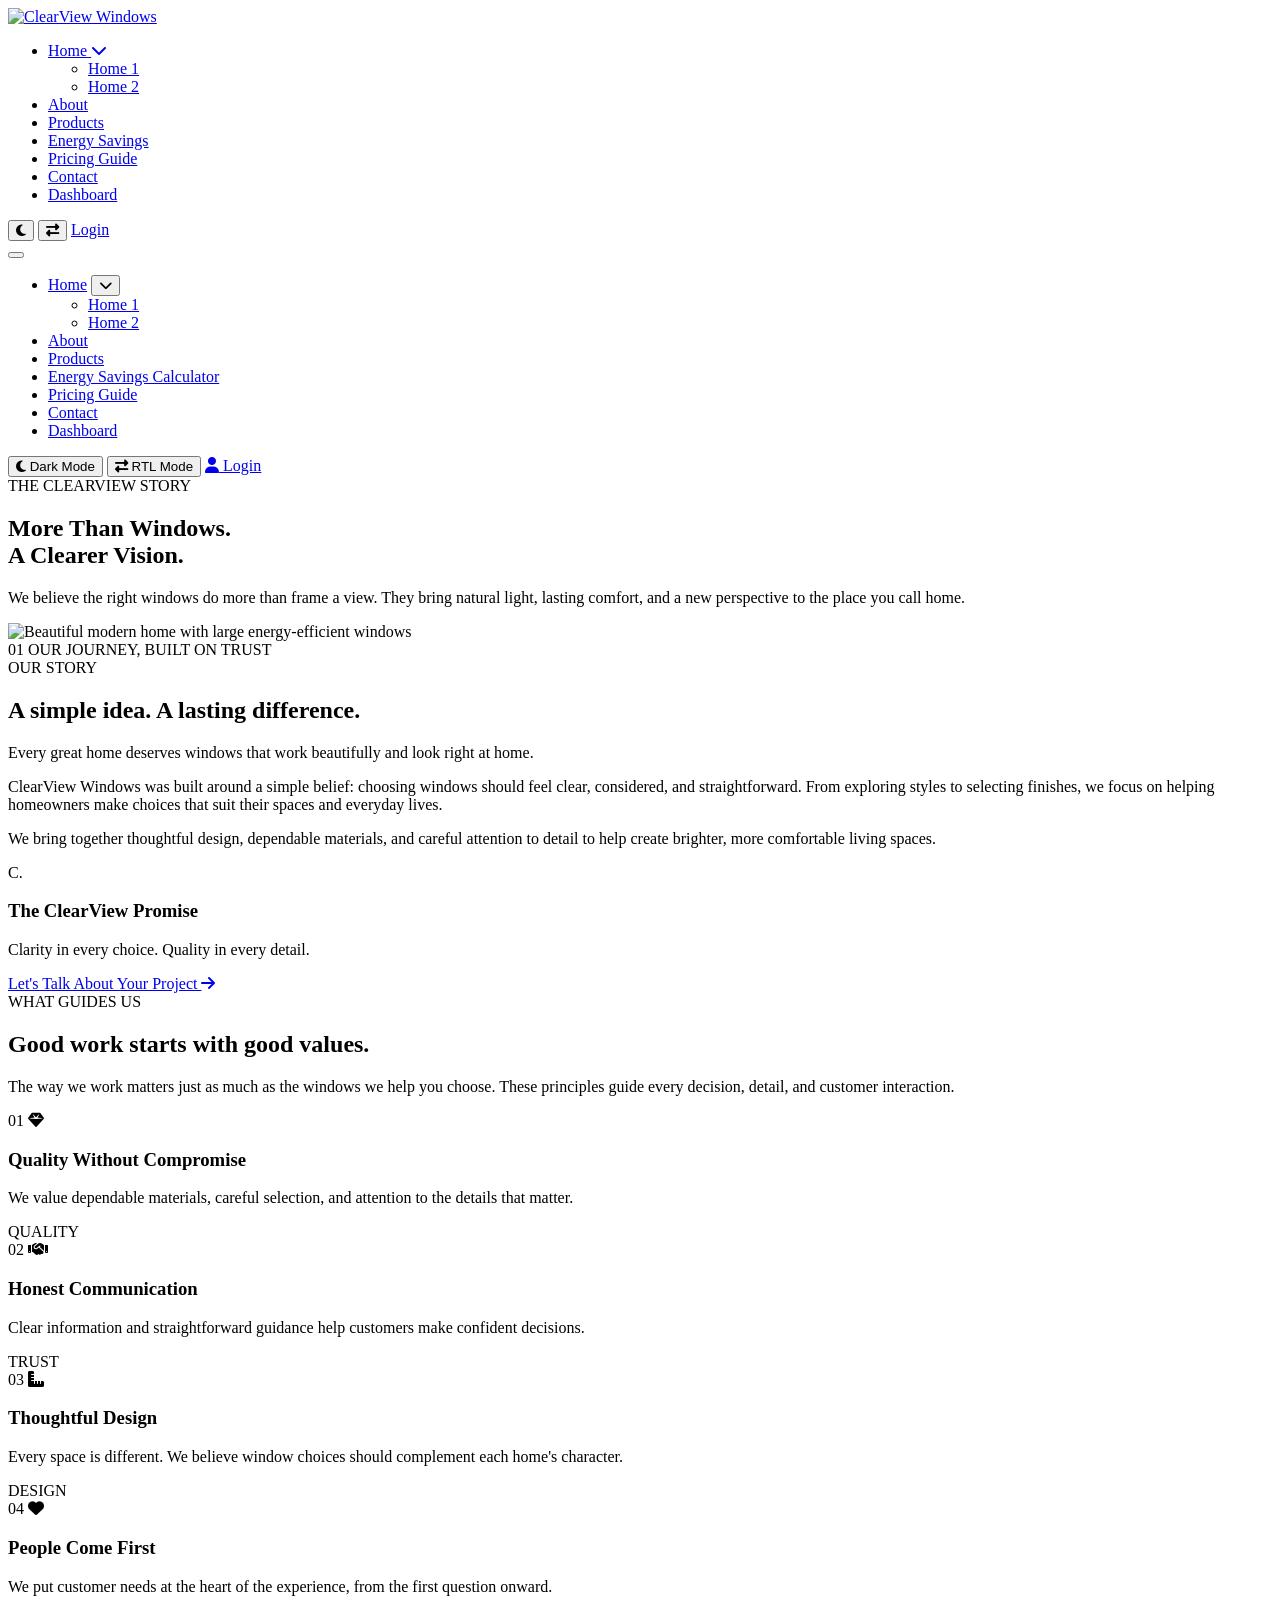
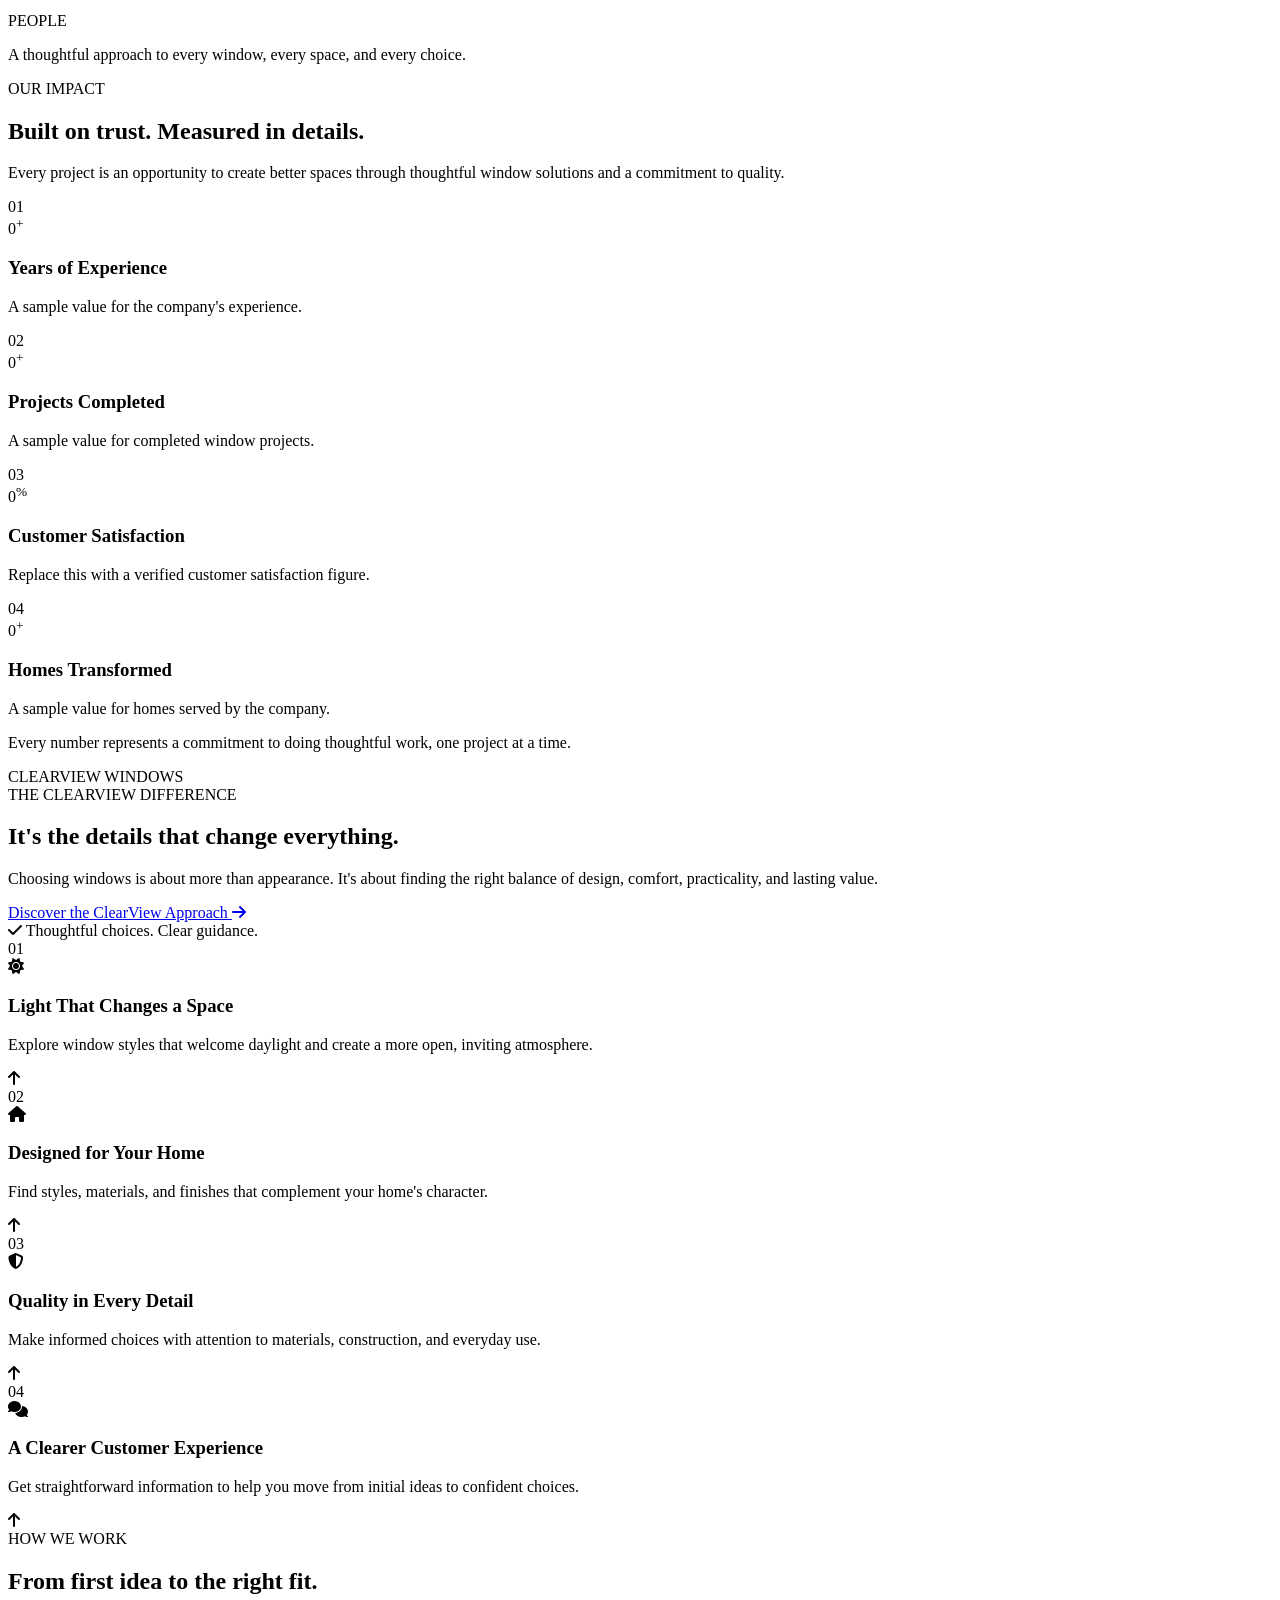
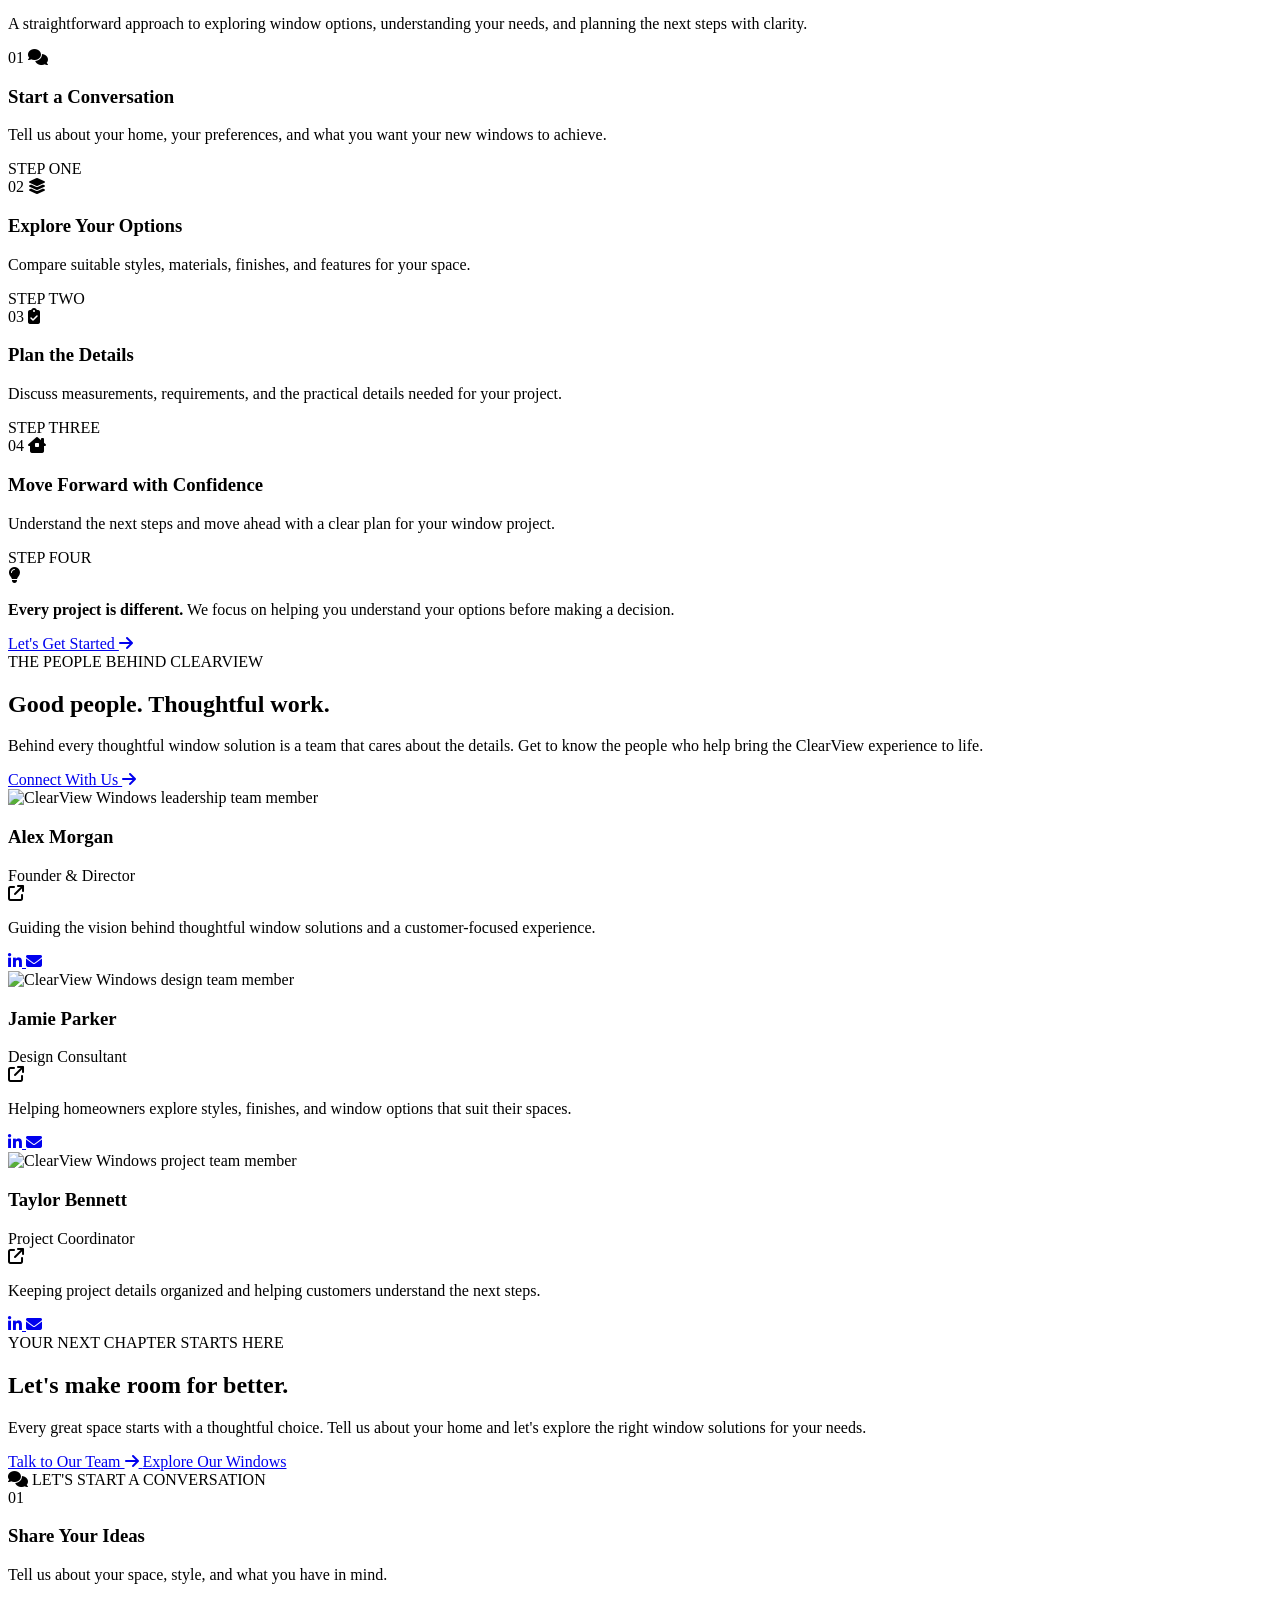
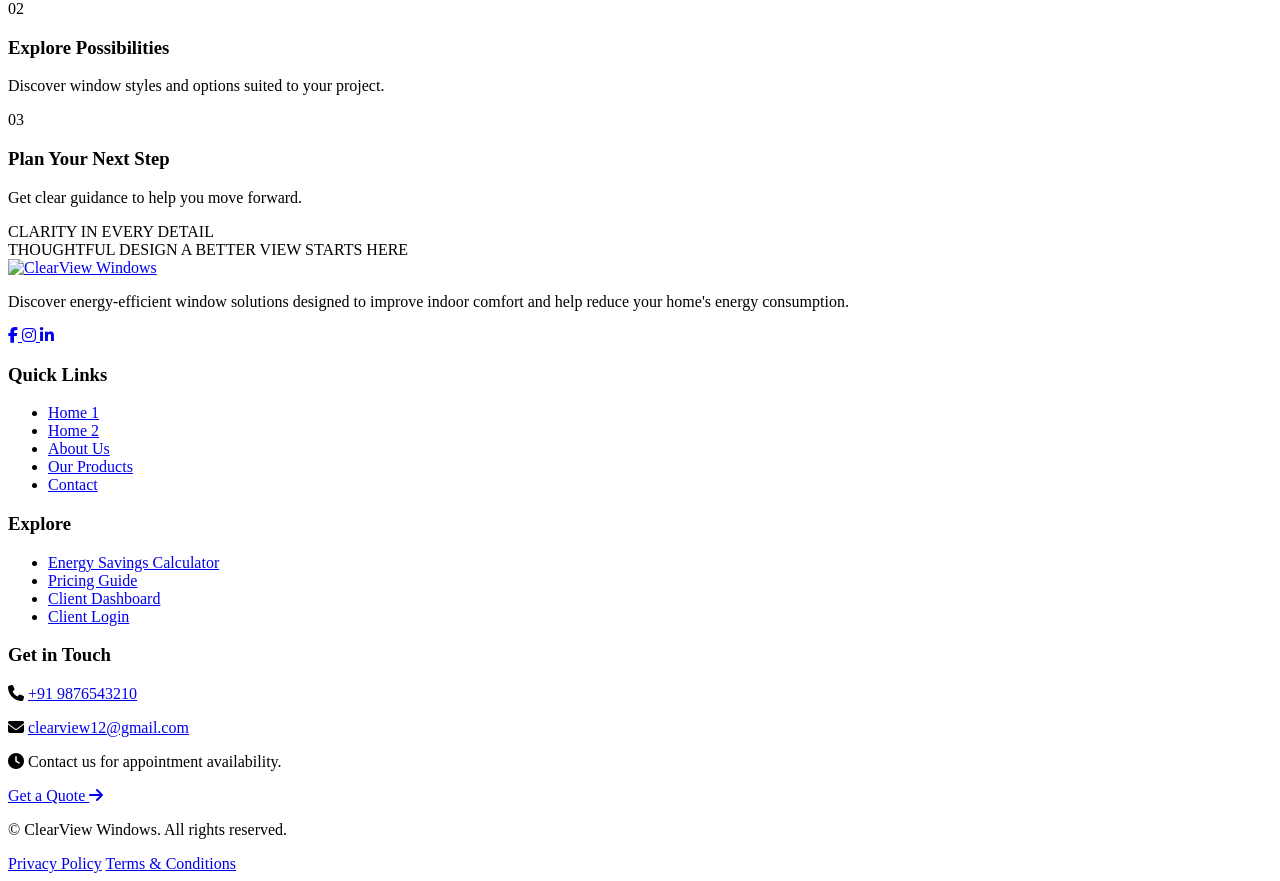
==== about.html @ 20911218 "Add files via upload" ====
<!DOCTYPE html>
<html lang="en">

<head>
    <meta charset="UTF-8">
    <meta name="viewport" content="width=device-width, initial-scale=1.0">

    <title>ClearView Windows</title>

    <meta name="description"
        content="Explore energy-efficient window replacement solutions, window styles, energy savings and pricing with ClearView Windows.">

    <!-- Favicon -->
    <link rel="icon" type="image/png" href="images/favicon.png">

    <!-- Google Fonts: Manrope + DM Sans -->
    <link rel="preconnect" href="https://fonts.googleapis.com">
    <link rel="preconnect" href="https://fonts.gstatic.com" crossorigin>

    <link
        href="https://fonts.googleapis.com/css2?family=DM+Sans:wght@400;500;600&family=Manrope:wght@400;500;600;700&display=swap"
        rel="stylesheet">

    <!-- Font Awesome -->
    <link rel="stylesheet" href="https://cdnjs.cloudflare.com/ajax/libs/font-awesome/6.7.2/css/all.min.css">

    <!-- Main CSS -->
    <link rel="stylesheet" href="css/style.css">

</head>

<body>


    <!-- ================= HEADER ================= -->
    <header class="cv-header" id="cvHeader">
        <div class="cv-header-container">

            <!-- Logo - Left Edge -->
            <a href="index.html" class="cv-logo" aria-label="ClearView Windows Home">
                <img src="images/logo.png" alt="ClearView Windows">
            </a>

            <!-- Desktop Navigation - Center -->
            <nav class="cv-desktop-nav" aria-label="Main navigation">
                <ul class="cv-nav-list">

                    <li class="cv-nav-item cv-home-dropdown">
                        <a href="index.html" class="cv-nav-link">
                            <span class="cv-nav-label">Home</span>
                            <i class="fa-solid fa-chevron-down cv-dropdown-icon"></i>
                        </a>

                        <ul class="cv-dropdown-menu">
                            <li><a href="index.html"><span class="cv-nav-label">Home 1</span></a></li>
                            <li><a href="home-2.html"><span class="cv-nav-label">Home 2</span></a></li>
                        </ul>
                    </li>

                    <li class="cv-nav-item">
                        <a href="about.html" class="cv-nav-link"><span class="cv-nav-label">About</span></a>
                    </li>

                    <li class="cv-nav-item">
                        <a href="products.html" class="cv-nav-link"><span class="cv-nav-label">Products</span></a>
                    </li>

                    <li class="cv-nav-item">
                        <a href="energy-savings-calculator.html" class="cv-nav-link"><span class="cv-nav-label">Energy
                                Savings</span></a>
                    </li>

                    <li class="cv-nav-item">
                        <a href="pricing-guide.html" class="cv-nav-link">
                            <span class="cv-nav-label">Pricing Guide</span>
                        </a>
                    </li>

                    <li class="cv-nav-item">
                        <a href="contact.html" class="cv-nav-link"><span class="cv-nav-label">Contact</span></a>
                    </li>

                    <li class="cv-nav-item">
                        <a href="dashboard.html" class="cv-nav-link"><span class="cv-nav-label">Dashboard</span></a>
                    </li>

                </ul>
            </nav>

            <!-- Desktop Controls - Right Edge -->
            <div class="cv-desktop-controls">

                <button class="cv-icon-toggle" id="cvDesktopTheme" type="button" aria-label="Enable dark mode"
                    aria-pressed="false" title="Dark mode">
                    <i class="fa-solid fa-moon"></i>
                </button>

                <button class="cv-icon-toggle" id="cvDesktopRTL" type="button" aria-label="Enable RTL mode"
                    aria-pressed="false" title="RTL mode">
                    <i class="fa-solid fa-right-left"></i>
                </button>

                <a href="login.html" class="cv-login-btn">Login</a>

            </div>

            <!-- Mobile / Tablet Menu Toggle -->
            <button class="cv-menu-toggle" id="cvMenuToggle" type="button" aria-label="Open navigation menu"
                aria-expanded="false" aria-controls="cvMobilePanel">
                <span></span>
                <span></span>
                <span></span>
            </button>

        </div>

        <!-- Mobile / Tablet Navigation Panel -->
        <div class="cv-mobile-panel" id="cvMobilePanel">

            <nav class="cv-mobile-nav" aria-label="Mobile navigation">
                <ul class="cv-mobile-nav-list">

                    <li class="cv-mobile-home">
                        <div class="cv-mobile-home-row">
                            <a href="index.html"><span class="cv-nav-label">Home</span></a>

                            <button class="cv-submenu-toggle" id="cvSubmenuToggle" type="button"
                                aria-label="Toggle Home submenu" aria-expanded="false">
                                <i class="fa-solid fa-chevron-down"></i>
                            </button>
                        </div>

                        <ul class="cv-mobile-submenu" id="cvHomeSubmenu">
                            <li><a href="index.html"><span class="cv-nav-label">Home 1</span></a></li>
                            <li><a href="home-2.html"><span class="cv-nav-label">Home 2</span></a></li>
                        </ul>
                    </li>

                    <li><a href="about.html"><span class="cv-nav-label">About</span></a></li>
                    <li><a href="products.html"><span class="cv-nav-label">Products</span></a></li>
                    <li>
                        <a href="energy-savings-calculator.html">
                            <span class="cv-nav-label">Energy Savings Calculator</span>
                        </a>
                    </li>
                    <li><a href="pricing-guide.html"><span class="cv-nav-label">Pricing Guide</span></a></li>
                    <li><a href="contact.html"><span class="cv-nav-label">Contact</span></a></li>
                    <li><a href="dashboard.html"><span class="cv-nav-label">Dashboard</span></a></li>

                </ul>
            </nav>

            <!-- Mobile Controls Inside Menu -->
            <div class="cv-mobile-controls">

                <button class="cv-mobile-control-btn" id="cvMobileTheme" type="button" aria-pressed="false">
                    <i class="fa-solid fa-moon"></i>
                    <span>Dark Mode</span>
                </button>

                <button class="cv-mobile-control-btn" id="cvMobileRTL" type="button" aria-pressed="false">
                    <i class="fa-solid fa-right-left"></i>
                    <span>RTL Mode</span>
                </button>

                <a href="login.html" class="cv-mobile-login-btn">
                    <i class="fa-solid fa-user"></i>
                    Login
                </a>

            </div>

        </div>
    </header>


    <!-- ==========================
     ABOUT PAGE HERO
=========================== -->
    <section class="cv-inner-hero cv-about-hero">
        <div class="cv-inner-hero-overlay"></div>

        <div class="cv-inner-hero-content">
            <span class="cv-inner-hero-label">
                THE CLEARVIEW STORY
            </span>

            <h1>More Than Windows.<br> A Clearer Vision.</h1>

            <p>
                We believe the right windows do more than frame a view.
                They bring natural light, lasting comfort, and a new
                perspective to the place you call home.
            </p>
        </div>
    </section>

    <!-- ==========================
     SECTION 2: OUR STORY
=========================== -->
    <section class="cv-about-story" id="our-story">
        <div class="cv-about-story-inner">

            <!-- Left Image -->
            <div class="cv-about-story-visual">

                <div class="cv-about-story-image">
                    <img src="images/about-our-story.jpg"
                        alt="Beautiful modern home with large energy-efficient windows" loading="lazy">
                </div>

                <div class="cv-about-story-image-caption">
                    <span class="cv-about-story-caption-number">01</span>
                    <span>OUR JOURNEY, BUILT ON TRUST</span>
                </div>

                <div class="cv-about-story-outline"></div>
            </div>

            <!-- Right Content -->
            <div class="cv-about-story-content">

                <span class="cv-about-story-label">
                    <span></span>
                    OUR STORY
                </span>

                <h2>
                    A simple idea.
                    <span>A lasting difference.</span>
                </h2>

                <p class="cv-about-story-intro">
                    Every great home deserves windows that work beautifully
                    and look right at home.
                </p>

                <p class="cv-about-story-description">
                    ClearView Windows was built around a simple belief:
                    choosing windows should feel clear, considered, and
                    straightforward. From exploring styles to selecting
                    finishes, we focus on helping homeowners make choices
                    that suit their spaces and everyday lives.
                </p>

                <p class="cv-about-story-description">
                    We bring together thoughtful design, dependable
                    materials, and careful attention to detail to help
                    create brighter, more comfortable living spaces.
                </p>

                <div class="cv-about-story-divider"></div>

                <div class="cv-about-story-signature">
                    <div class="cv-about-story-signature-mark">C.</div>

                    <div class="cv-about-story-signature-text">
                        <h3>The ClearView Promise</h3>
                        <p>Clarity in every choice. Quality in every detail.</p>
                    </div>
                </div>

                <a href="contact.html" class="cv-about-story-link">
                    Let's Talk About Your Project
                    <i class="fas fa-arrow-right"></i>
                </a>

            </div>
        </div>
    </section>

    <!-- ==========================
     SECTION 3: OUR VALUES
=========================== -->
    <section class="cv-about-values" id="our-values">
        <div class="cv-about-values-inner">

            <div class="cv-about-values-header">
                <div class="cv-about-values-heading">
                    <span class="cv-about-values-label">
                        WHAT GUIDES US
                    </span>

                    <h2>
                        Good work starts
                        <span>with good values.</span>
                    </h2>
                </div>

                <p class="cv-about-values-intro">
                    The way we work matters just as much as the windows
                    we help you choose. These principles guide every
                    decision, detail, and customer interaction.
                </p>
            </div>

            <div class="cv-about-values-grid">

                <!-- Value 1 -->
                <article class="cv-about-value">
                    <div class="cv-about-value-top">
                        <span class="cv-about-value-number">01</span>
                        <i class="fas fa-gem"></i>
                    </div>

                    <div class="cv-about-value-line"></div>

                    <h3>Quality Without Compromise</h3>

                    <p>
                        We value dependable materials, careful selection,
                        and attention to the details that matter.
                    </p>

                    <span class="cv-about-value-word">QUALITY</span>
                </article>

                <!-- Value 2 -->
                <article class="cv-about-value">
                    <div class="cv-about-value-top">
                        <span class="cv-about-value-number">02</span>
                        <i class="fas fa-handshake"></i>
                    </div>

                    <div class="cv-about-value-line"></div>

                    <h3>Honest Communication</h3>

                    <p>
                        Clear information and straightforward guidance
                        help customers make confident decisions.
                    </p>

                    <span class="cv-about-value-word">TRUST</span>
                </article>

                <!-- Value 3 -->
                <article class="cv-about-value">
                    <div class="cv-about-value-top">
                        <span class="cv-about-value-number">03</span>
                        <i class="fas fa-ruler-combined"></i>
                    </div>

                    <div class="cv-about-value-line"></div>

                    <h3>Thoughtful Design</h3>

                    <p>
                        Every space is different. We believe window
                        choices should complement each home's character.
                    </p>

                    <span class="cv-about-value-word">DESIGN</span>
                </article>

                <!-- Value 4 -->
                <article class="cv-about-value">
                    <div class="cv-about-value-top">
                        <span class="cv-about-value-number">04</span>
                        <i class="fas fa-heart"></i>
                    </div>

                    <div class="cv-about-value-line"></div>

                    <h3>People Come First</h3>

                    <p>
                        We put customer needs at the heart of the
                        experience, from the first question onward.
                    </p>

                    <span class="cv-about-value-word">PEOPLE</span>
                </article>

            </div>

            <div class="cv-about-values-footer">

                <p>
                    A thoughtful approach to every window,
                    every space, and every choice.
                </p>

                <span class="cv-about-values-footer-line"></span>
            </div>

        </div>
    </section>

    <!-- ==========================
     SECTION 4: STATS
=========================== -->
    <section class="cv-about-stats" id="our-impact">
        <div class="cv-about-stats-inner">

            <div class="cv-about-stats-header">
                <span class="cv-about-stats-label">OUR IMPACT</span>

                <h2>
                    Built on trust.
                    <span>Measured in details.</span>
                </h2>

                <p>
                    Every project is an opportunity to create better
                    spaces through thoughtful window solutions and
                    a commitment to quality.
                </p>
            </div>

            <div class="cv-about-stats-grid">

                <div class="cv-about-stat">
                    <span class="cv-about-stat-index">01</span>

                    <div class="cv-about-stat-number">
                        <span data-count="10">0</span><sup>+</sup>
                    </div>

                    <h3>Years of Experience</h3>

                    <p>
                        A sample value for the company's experience.
                    </p>
                </div>

                <div class="cv-about-stat">
                    <span class="cv-about-stat-index">02</span>

                    <div class="cv-about-stat-number">
                        <span data-count="500">0</span><sup>+</sup>
                    </div>

                    <h3>Projects Completed</h3>

                    <p>
                        A sample value for completed window projects.
                    </p>
                </div>

                <div class="cv-about-stat">
                    <span class="cv-about-stat-index">03</span>

                    <div class="cv-about-stat-number">
                        <span data-count="98">0</span><sup>%</sup>
                    </div>

                    <h3>Customer Satisfaction</h3>

                    <p>
                        Replace this with a verified customer satisfaction figure.
                    </p>
                </div>

                <div class="cv-about-stat">
                    <span class="cv-about-stat-index">04</span>

                    <div class="cv-about-stat-number">
                        <span data-count="250">0</span><sup>+</sup>
                    </div>

                    <h3>Homes Transformed</h3>

                    <p>
                        A sample value for homes served by the company.
                    </p>
                </div>

            </div>

            <div class="cv-about-stats-footer">
                <span class="cv-about-stats-footer-line"></span>

                <p>
                    Every number represents a commitment to doing
                    thoughtful work, one project at a time.
                </p>

                <span class="cv-about-stats-footer-label">
                    CLEARVIEW WINDOWS
                </span>
            </div>

        </div>
    </section>

    <!-- ==========================
     SECTION 5: WHY CLEARVIEW
=========================== -->
    <section class="cv-about-unique" id="why-clearview">
        <div class="cv-about-unique-inner">

            <!-- Left Introduction -->
            <div class="cv-about-unique-intro">

                <span class="cv-about-unique-label">
                    THE CLEARVIEW DIFFERENCE
                </span>

                <h2>
                    It's the details
                    <span>that change everything.</span>
                </h2>

                <p>
                    Choosing windows is about more than appearance.
                    It's about finding the right balance of design,
                    comfort, practicality, and lasting value.
                </p>

                <a href="contact.html" class="cv-about-unique-link">
                    Discover the ClearView Approach
                    <i class="fas fa-arrow-right"></i>
                </a>

                <div class="cv-about-unique-note">
                    <span class="cv-about-unique-note-icon">
                        <i class="fas fa-check"></i>
                    </span>
                    <span>Thoughtful choices. Clear guidance.</span>
                </div>

            </div>

            <!-- Right Feature List -->
            <div class="cv-about-unique-list">

                <article class="cv-about-unique-item">
                    <span class="cv-about-unique-number">01</span>

                    <div class="cv-about-unique-icon">
                        <i class="fas fa-sun"></i>
                    </div>

                    <div class="cv-about-unique-text">
                        <h3>Light That Changes a Space</h3>
                        <p>
                            Explore window styles that welcome daylight
                            and create a more open, inviting atmosphere.
                        </p>
                    </div>

                    <span class="cv-about-unique-arrow">
                        <i class="fas fa-arrow-up"></i>
                    </span>
                </article>

                <article class="cv-about-unique-item">
                    <span class="cv-about-unique-number">02</span>

                    <div class="cv-about-unique-icon">
                        <i class="fas fa-house"></i>
                    </div>

                    <div class="cv-about-unique-text">
                        <h3>Designed for Your Home</h3>
                        <p>
                            Find styles, materials, and finishes that
                            complement your home's character.
                        </p>
                    </div>

                    <span class="cv-about-unique-arrow">
                        <i class="fas fa-arrow-up"></i>
                    </span>
                </article>

                <article class="cv-about-unique-item">
                    <span class="cv-about-unique-number">03</span>

                    <div class="cv-about-unique-icon">
                        <i class="fas fa-shield-halved"></i>
                    </div>

                    <div class="cv-about-unique-text">
                        <h3>Quality in Every Detail</h3>
                        <p>
                            Make informed choices with attention to
                            materials, construction, and everyday use.
                        </p>
                    </div>

                    <span class="cv-about-unique-arrow">
                        <i class="fas fa-arrow-up"></i>
                    </span>
                </article>

                <article class="cv-about-unique-item">
                    <span class="cv-about-unique-number">04</span>

                    <div class="cv-about-unique-icon">
                        <i class="fas fa-comments"></i>
                    </div>

                    <div class="cv-about-unique-text">
                        <h3>A Clearer Customer Experience</h3>
                        <p>
                            Get straightforward information to help you
                            move from initial ideas to confident choices.
                        </p>
                    </div>

                    <span class="cv-about-unique-arrow">
                        <i class="fas fa-arrow-up"></i>
                    </span>
                </article>

            </div>
        </div>
    </section>

    <!-- ==========================
     SECTION 6: OUR PROCESS
=========================== -->
    <section class="cv-about-process" id="our-process">
        <div class="cv-about-process-inner">

            <!-- Section Header -->
            <div class="cv-about-process-header">
                <div>
                    <span class="cv-about-process-label">
                        HOW WE WORK
                    </span>

                    <h2>
                        From first idea
                        <span>to the right fit.</span>
                    </h2>
                </div>

                <p>
                    A straightforward approach to exploring window options,
                    understanding your needs, and planning the next steps
                    with clarity.
                </p>
            </div>

            <!-- Process Steps -->
            <div class="cv-about-process-track">

                <!-- Step 1 -->
                <article class="cv-about-process-step">
                    <div class="cv-about-process-step-top">
                        <span class="cv-about-process-number">01</span>

                        <span class="cv-about-process-icon">
                            <i class="fas fa-comments"></i>
                        </span>
                    </div>

                    <h3>Start a Conversation</h3>

                    <p>
                        Tell us about your home, your preferences,
                        and what you want your new windows to achieve.
                    </p>

                    <span class="cv-about-process-duration">
                        STEP ONE
                    </span>
                </article>

                <!-- Step 2 -->
                <article class="cv-about-process-step">
                    <div class="cv-about-process-step-top">
                        <span class="cv-about-process-number">02</span>

                        <span class="cv-about-process-icon">
                            <i class="fas fa-layer-group"></i>
                        </span>
                    </div>

                    <h3>Explore Your Options</h3>

                    <p>
                        Compare suitable styles, materials, finishes,
                        and features for your space.
                    </p>

                    <span class="cv-about-process-duration">
                        STEP TWO
                    </span>
                </article>

                <!-- Step 3 -->
                <article class="cv-about-process-step">
                    <div class="cv-about-process-step-top">
                        <span class="cv-about-process-number">03</span>

                        <span class="cv-about-process-icon">
                            <i class="fas fa-clipboard-check"></i>
                        </span>
                    </div>

                    <h3>Plan the Details</h3>

                    <p>
                        Discuss measurements, requirements, and the
                        practical details needed for your project.
                    </p>

                    <span class="cv-about-process-duration">
                        STEP THREE
                    </span>
                </article>

                <!-- Step 4 -->
                <article class="cv-about-process-step">
                    <div class="cv-about-process-step-top">
                        <span class="cv-about-process-number">04</span>

                        <span class="cv-about-process-icon">
                            <i class="fas fa-house-chimney-window"></i>
                        </span>
                    </div>

                    <h3>Move Forward with Confidence</h3>

                    <p>
                        Understand the next steps and move ahead
                        with a clear plan for your window project.
                    </p>

                    <span class="cv-about-process-duration">
                        STEP FOUR
                    </span>
                </article>

            </div>

            <!-- Bottom Information -->
            <div class="cv-about-process-footer">
                <div class="cv-about-process-footer-icon">
                    <i class="fas fa-lightbulb"></i>
                </div>

                <p>
                    <strong>Every project is different.</strong>
                    We focus on helping you understand your options
                    before making a decision.
                </p>

                <a href="contact.html" class="cv-about-process-cta">
                    Let's Get Started
                    <i class="fas fa-arrow-right"></i>
                </a>
            </div>

        </div>
    </section>

    <!-- ==========================
     SECTION 7: OUR TEAM
=========================== -->
    <section class="cv-about-team" id="our-team">
        <div class="cv-about-team-inner">

            <!-- Header -->
            <div class="cv-about-team-header">
                <div class="cv-about-team-heading">
                    <span class="cv-about-team-label">
                        THE PEOPLE BEHIND CLEARVIEW
                    </span>

                    <h2>
                        Good people.
                        <span>Thoughtful work.</span>
                    </h2>
                </div>

                <div class="cv-about-team-intro">
                    <p>
                        Behind every thoughtful window solution is a team
                        that cares about the details. Get to know the people
                        who help bring the ClearView experience to life.
                    </p>

                    <a href="contact.html" class="cv-about-team-contact">
                        Connect With Us
                        <i class="fas fa-arrow-right"></i>
                    </a>
                </div>
            </div>

            <!-- Team Profiles -->
            <div class="cv-about-team-grid">

                <!-- Team Member 1 -->
                <article class="cv-about-team-card">
                    <div class="cv-about-team-photo">
                        <img src="images/about-team-member-1.jpg" alt="ClearView Windows leadership team member"
                            loading="lazy">

                    </div>

                    <div class="cv-about-team-info">
                        <div class="cv-about-team-name-row">
                            <div>
                                <h3>Alex Morgan</h3>
                                <span class="cv-about-team-role">
                                    Founder & Director
                                </span>
                            </div>

                            <span class="cv-about-team-member-icon">
                                <i class="fas fa-arrow-up-right-from-square"></i>
                            </span>
                        </div>

                        <p>
                            Guiding the vision behind thoughtful window
                            solutions and a customer-focused experience.
                        </p>

                        <div class="cv-about-team-socials">
                            <a href="#" aria-label="LinkedIn profile">
                                <i class="fab fa-linkedin-in"></i>
                            </a>

                            <a href="#" aria-label="Email team member">
                                <i class="fas fa-envelope"></i>
                            </a>
                        </div>
                    </div>
                </article>

                <!-- Team Member 2 -->
                <article class="cv-about-team-card">
                    <div class="cv-about-team-photo">
                        <img src="images/about-team-member-2.jpg" alt="ClearView Windows design team member"
                            loading="lazy">
                    </div>

                    <div class="cv-about-team-info">
                        <div class="cv-about-team-name-row">
                            <div>
                                <h3>Jamie Parker</h3>
                                <span class="cv-about-team-role">
                                    Design Consultant
                                </span>
                            </div>

                            <span class="cv-about-team-member-icon">
                                <i class="fas fa-arrow-up-right-from-square"></i>
                            </span>
                        </div>

                        <p>
                            Helping homeowners explore styles, finishes,
                            and window options that suit their spaces.
                        </p>

                        <div class="cv-about-team-socials">
                            <a href="#" aria-label="LinkedIn profile">
                                <i class="fab fa-linkedin-in"></i>
                            </a>

                            <a href="#" aria-label="Email team member">
                                <i class="fas fa-envelope"></i>
                            </a>
                        </div>
                    </div>
                </article>

                <!-- Team Member 3 -->
                <article class="cv-about-team-card">
                    <div class="cv-about-team-photo">
                        <img src="images/about-team-member-3.jpg" alt="ClearView Windows project team member"
                            loading="lazy">
                    </div>

                    <div class="cv-about-team-info">
                        <div class="cv-about-team-name-row">
                            <div>
                                <h3>Taylor Bennett</h3>
                                <span class="cv-about-team-role">
                                    Project Coordinator
                                </span>
                            </div>

                            <span class="cv-about-team-member-icon">
                                <i class="fas fa-arrow-up-right-from-square"></i>
                            </span>
                        </div>

                        <p>
                            Keeping project details organized and helping
                            customers understand the next steps.
                        </p>

                        <div class="cv-about-team-socials">
                            <a href="#" aria-label="LinkedIn profile">
                                <i class="fab fa-linkedin-in"></i>
                            </a>

                            <a href="#" aria-label="Email team member">
                                <i class="fas fa-envelope"></i>
                            </a>
                        </div>
                    </div>
                </article>

            </div>

        </div>
    </section>

    <!-- ==========================
     SECTION 8: FINAL CTA
=========================== -->
    <section class="cv-about-final" id="about-contact">
        <div class="cv-about-final-inner">

            <!-- Top label -->
            <div class="cv-about-final-top">
                <span class="cv-about-final-label">
                    YOUR NEXT CHAPTER STARTS HERE
                </span>
            </div>

            <!-- Main content -->
            <div class="cv-about-final-main">

                <div class="cv-about-final-heading">
                    <h2>
                        Let's make
                        <span>room for better.</span>
                    </h2>

                    <p>
                        Every great space starts with a thoughtful choice.
                        Tell us about your home and let's explore the right
                        window solutions for your needs.
                    </p>

                    <div class="cv-about-final-actions">
                        <a href="contact.html" class="cv-about-final-primary">
                            Talk to Our Team
                            <i class="fas fa-arrow-right"></i>
                        </a>

                        <a href="home-2.html#collections" class="cv-about-final-secondary">
                            Explore Our Windows
                        </a>
                    </div>
                </div>

                <!-- Right information panel -->
                <div class="cv-about-final-panel">

                    <div class="cv-about-final-panel-heading">
                        <span class="cv-about-final-panel-icon">
                            <i class="fas fa-comments"></i>
                        </span>

                        <span>LET'S START A CONVERSATION</span>
                    </div>

                    <div class="cv-about-final-detail">
                        <span class="cv-about-final-detail-number">01</span>

                        <div>
                            <h3>Share Your Ideas</h3>
                            <p>
                                Tell us about your space, style,
                                and what you have in mind.
                            </p>
                        </div>
                    </div>

                    <div class="cv-about-final-detail">
                        <span class="cv-about-final-detail-number">02</span>

                        <div>
                            <h3>Explore Possibilities</h3>
                            <p>
                                Discover window styles and options
                                suited to your project.
                            </p>
                        </div>
                    </div>

                    <div class="cv-about-final-detail">
                        <span class="cv-about-final-detail-number">03</span>

                        <div>
                            <h3>Plan Your Next Step</h3>
                            <p>
                                Get clear guidance to help you move forward.
                            </p>
                        </div>
                    </div>

                    <div class="cv-about-final-panel-footer">
                        <span>CLARITY IN EVERY DETAIL</span>
                    </div>

                </div>

            </div>

            <!-- Bottom statement -->
            <div class="cv-about-final-bottom">
                <span>THOUGHTFUL DESIGN</span>
                <span class="cv-about-final-bottom-line"></span>
                <span>A BETTER VIEW STARTS HERE</span>
            </div>

        </div>
    </section>

    <!-- ================= FOOTER ================= -->
    <footer class="cv-footer">

        <div class="cv-footer-main">
            <div class="cv-footer-container">

                <!-- Brand -->
                <div class="cv-footer-brand">
                    <a href="index.html" class="cv-footer-logo">
                        <img src="images/logo-white.png" alt="ClearView Windows">
                    </a>

                    <p class="cv-footer-description">
                        Discover energy-efficient window solutions
                        designed to improve indoor comfort and help
                        reduce your home's energy consumption.
                    </p>

                    <div class="cv-footer-socials">
                        <a href="#" aria-label="Facebook">
                            <i class="fa-brands fa-facebook-f"></i>
                        </a>
                        <a href="#" aria-label="Instagram">
                            <i class="fa-brands fa-instagram"></i>
                        </a>
                        <a href="#" aria-label="LinkedIn">
                            <i class="fa-brands fa-linkedin-in"></i>
                        </a>
                    </div>
                </div>

                <!-- Quick Links -->
                <div class="cv-footer-column">
                    <h3>Quick Links</h3>
                    <ul>
                        <li><a href="index.html">Home 1</a></li>
                        <li><a href="home-2.html">Home 2</a></li>
                        <li><a href="about.html">About Us</a></li>
                        <li><a href="products.html">Our Products</a></li>
                        <li><a href="contact.html">Contact</a></li>
                    </ul>
                </div>

                <!-- Our Services -->
                <div class="cv-footer-column">
                    <h3>Explore</h3>
                    <ul>
                        <li>
                            <a href="energy-savings-calculator.html">
                                Energy Savings Calculator
                            </a>
                        </li>
                        <li>
                            <a href="pricing-guide.html">Pricing Guide</a>
                        </li>
                        <li>
                            <a href="dashboard.html">Client Dashboard</a>
                        </li>
                        <li>
                            <a href="login.html">Client Login</a>
                        </li>
                    </ul>
                </div>

                <!-- Contact -->
                <div class="cv-footer-column cv-footer-contact">
                    <h3>Get in Touch</h3>

                    <p>
                        <i class="fa-solid fa-phone"></i>
                        <a href="tel:+10000000000">+91 9876543210</a>
                    </p>

                    <p>
                        <i class="fa-solid fa-envelope"></i>
                        <a href="mailto:info@example.com">
                            clearview12@gmail.com
                        </a>
                    </p>

                    <p>
                        <i class="fa-solid fa-clock"></i>
                        <span>Contact us for appointment availability.</span>
                    </p>

                    <a href="contact.html" class="cv-footer-cta">
                        Get a Quote
                        <i class="fa-solid fa-arrow-right"></i>
                    </a>
                </div>

            </div>
        </div>

        <!-- Footer Bottom -->
        <div class="cv-footer-bottom">
            <div class="cv-footer-bottom-container">

                <p>
                    &copy; <span id="cvCopyrightYear"></span>
                    ClearView Windows. All rights reserved.
                </p>

                <div class="cv-footer-legal">
                    <a href="#">Privacy Policy</a>
                    <a href="#">Terms & Conditions</a>
                </div>

            </div>
        </div>

    </footer>
    <!-- =============== END FOOTER =============== -->


    <script src="js/main.js"></script>

</body>

</html>
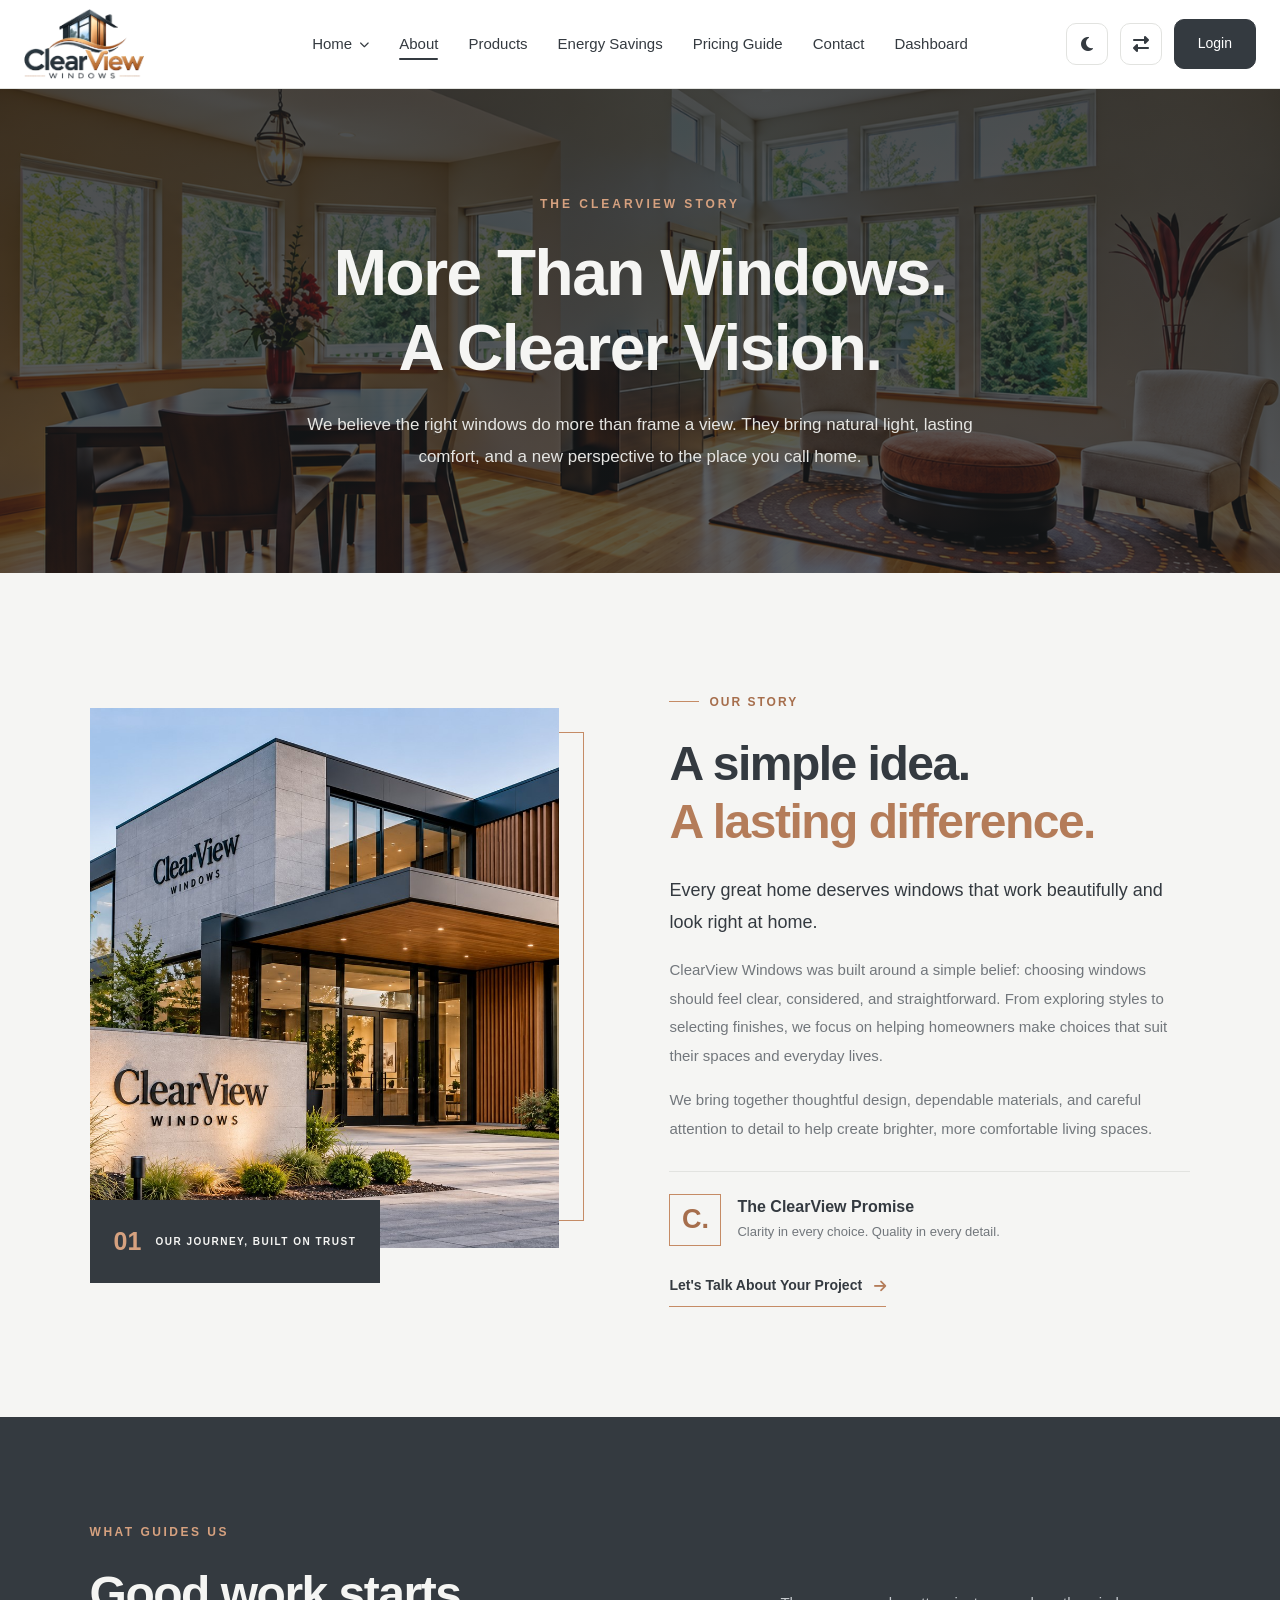
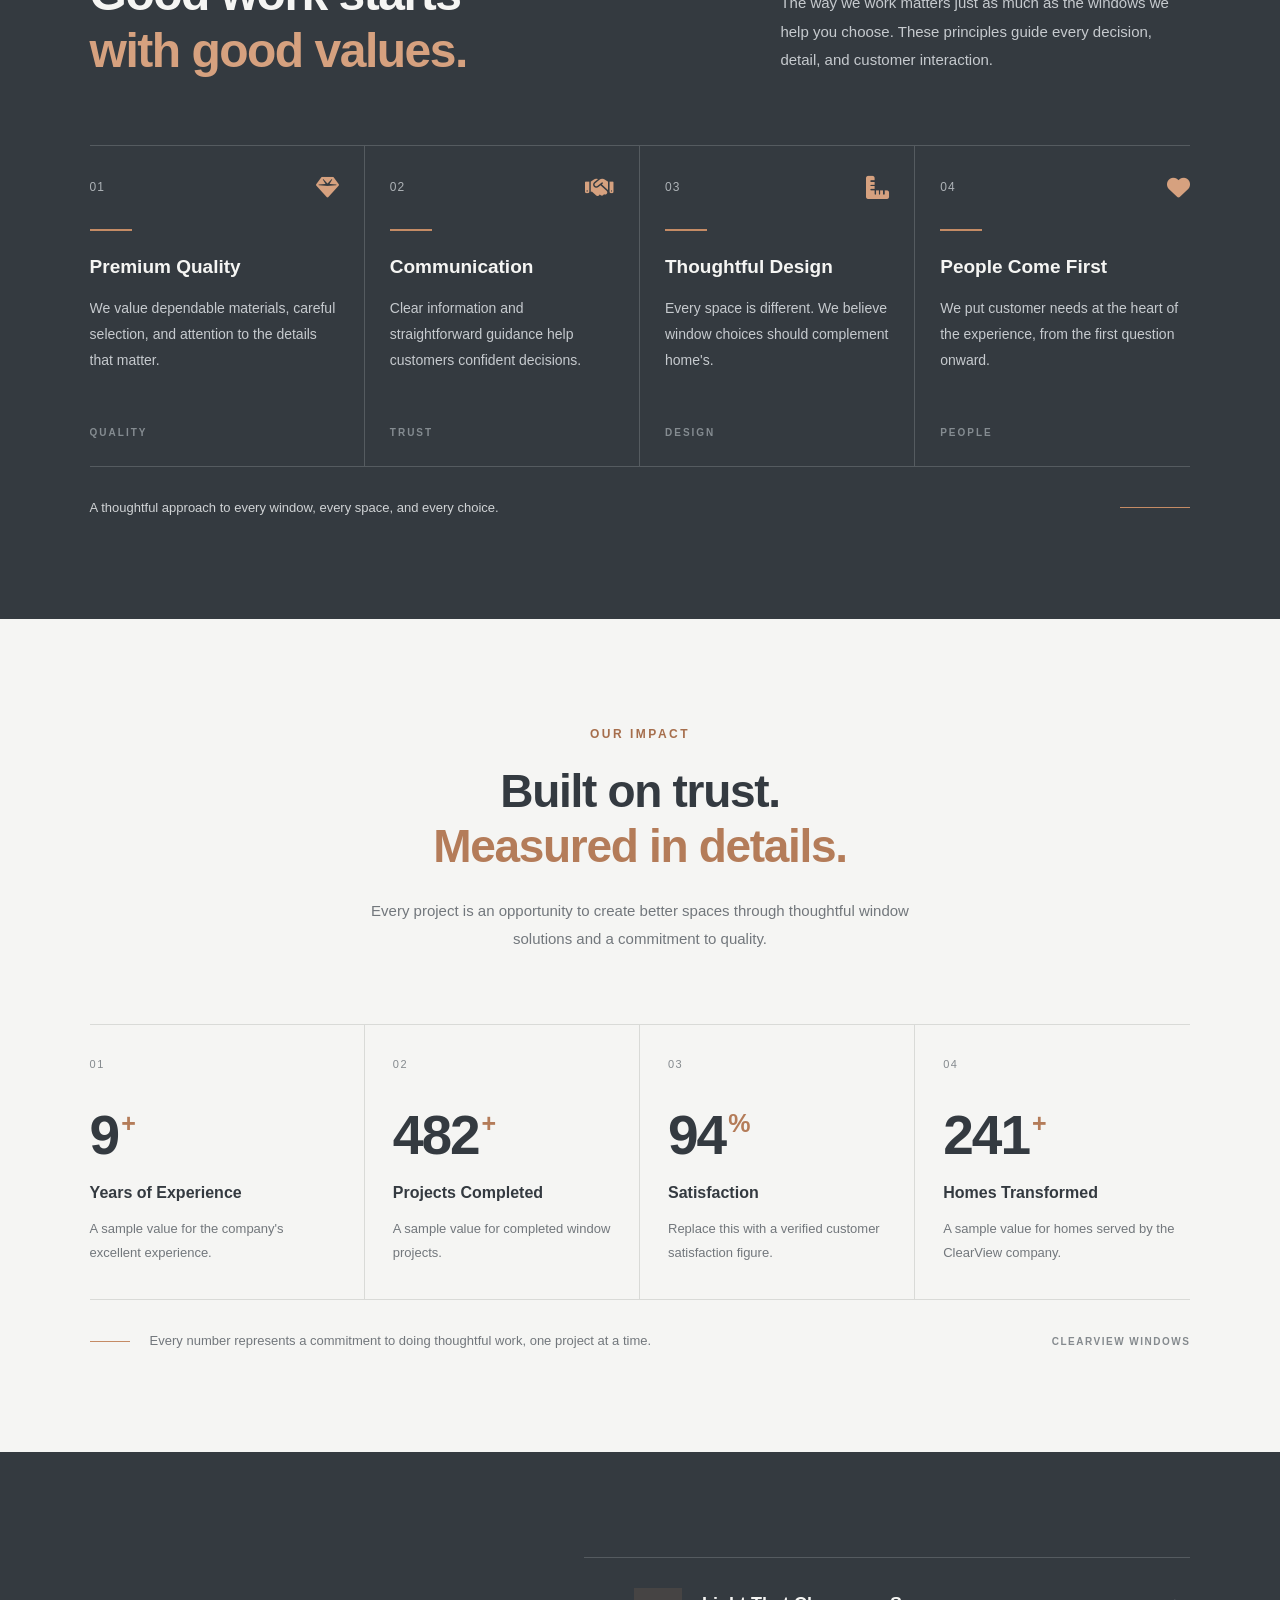
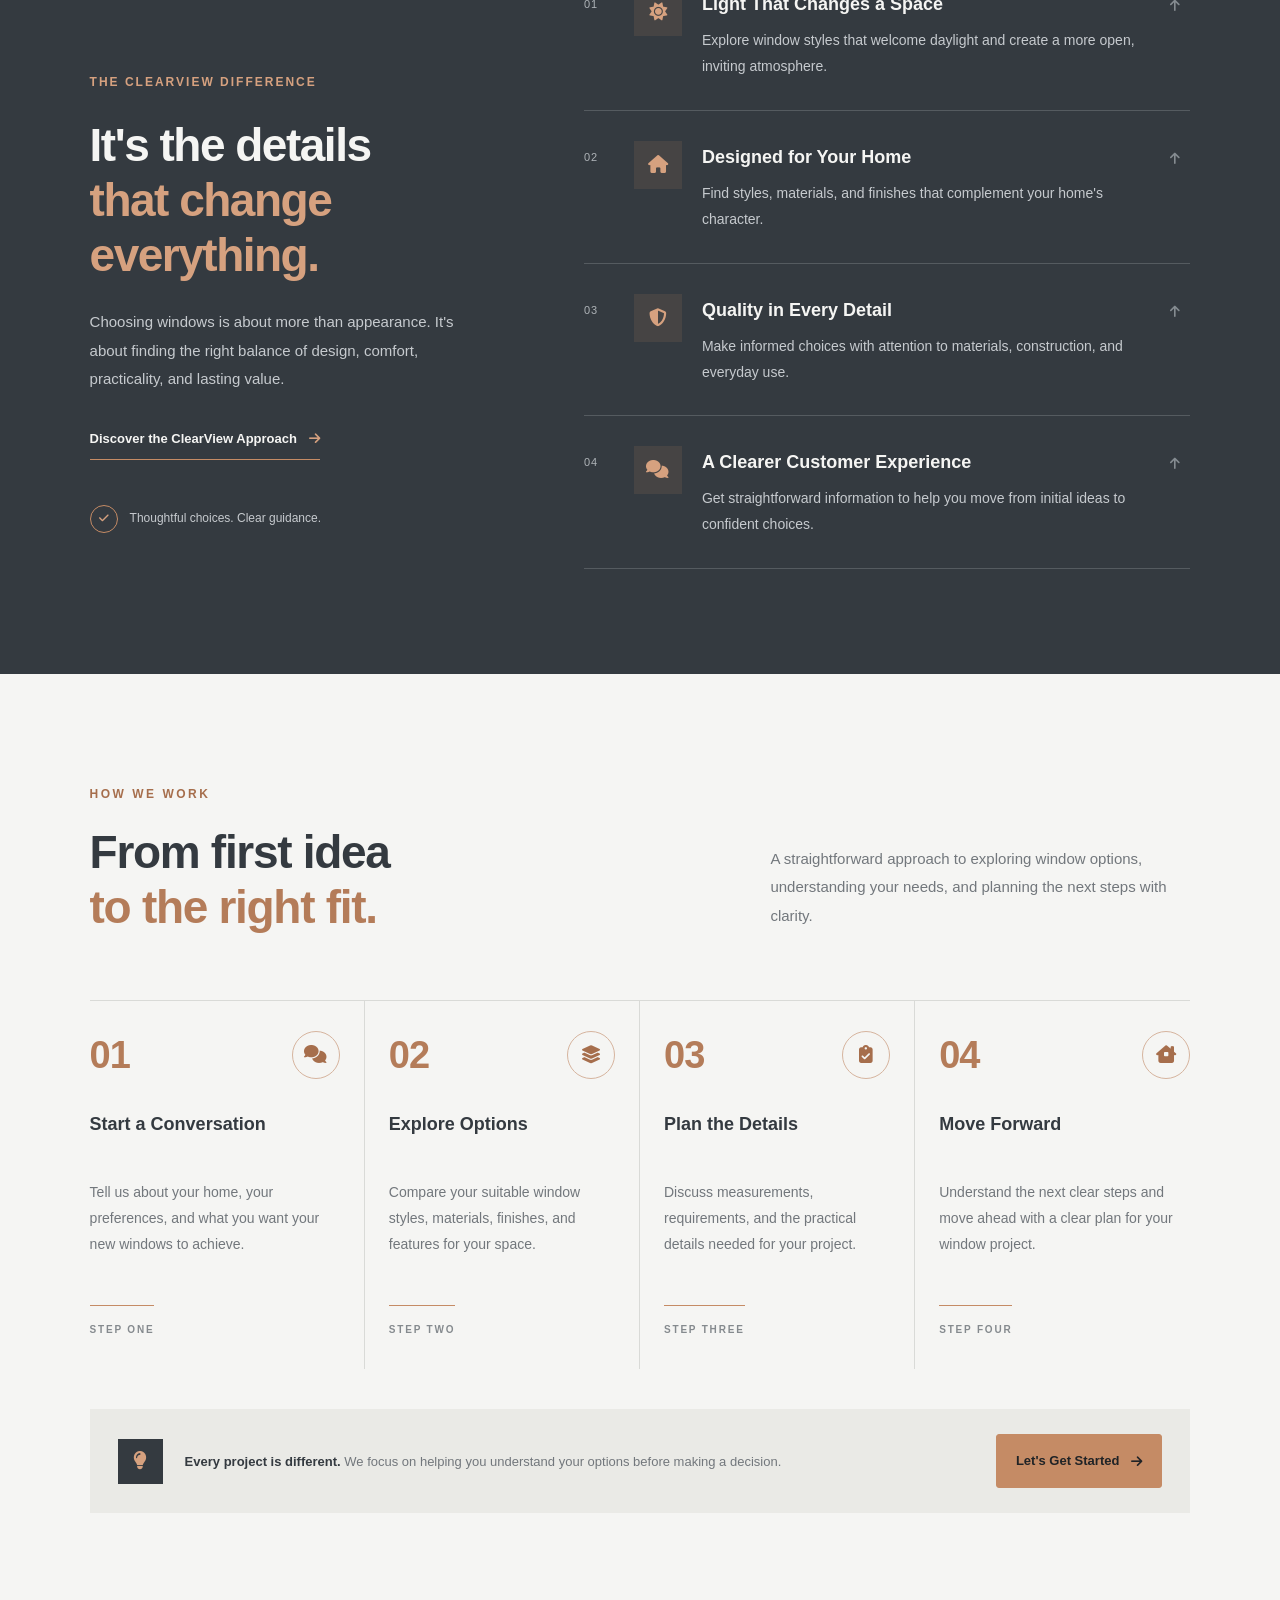
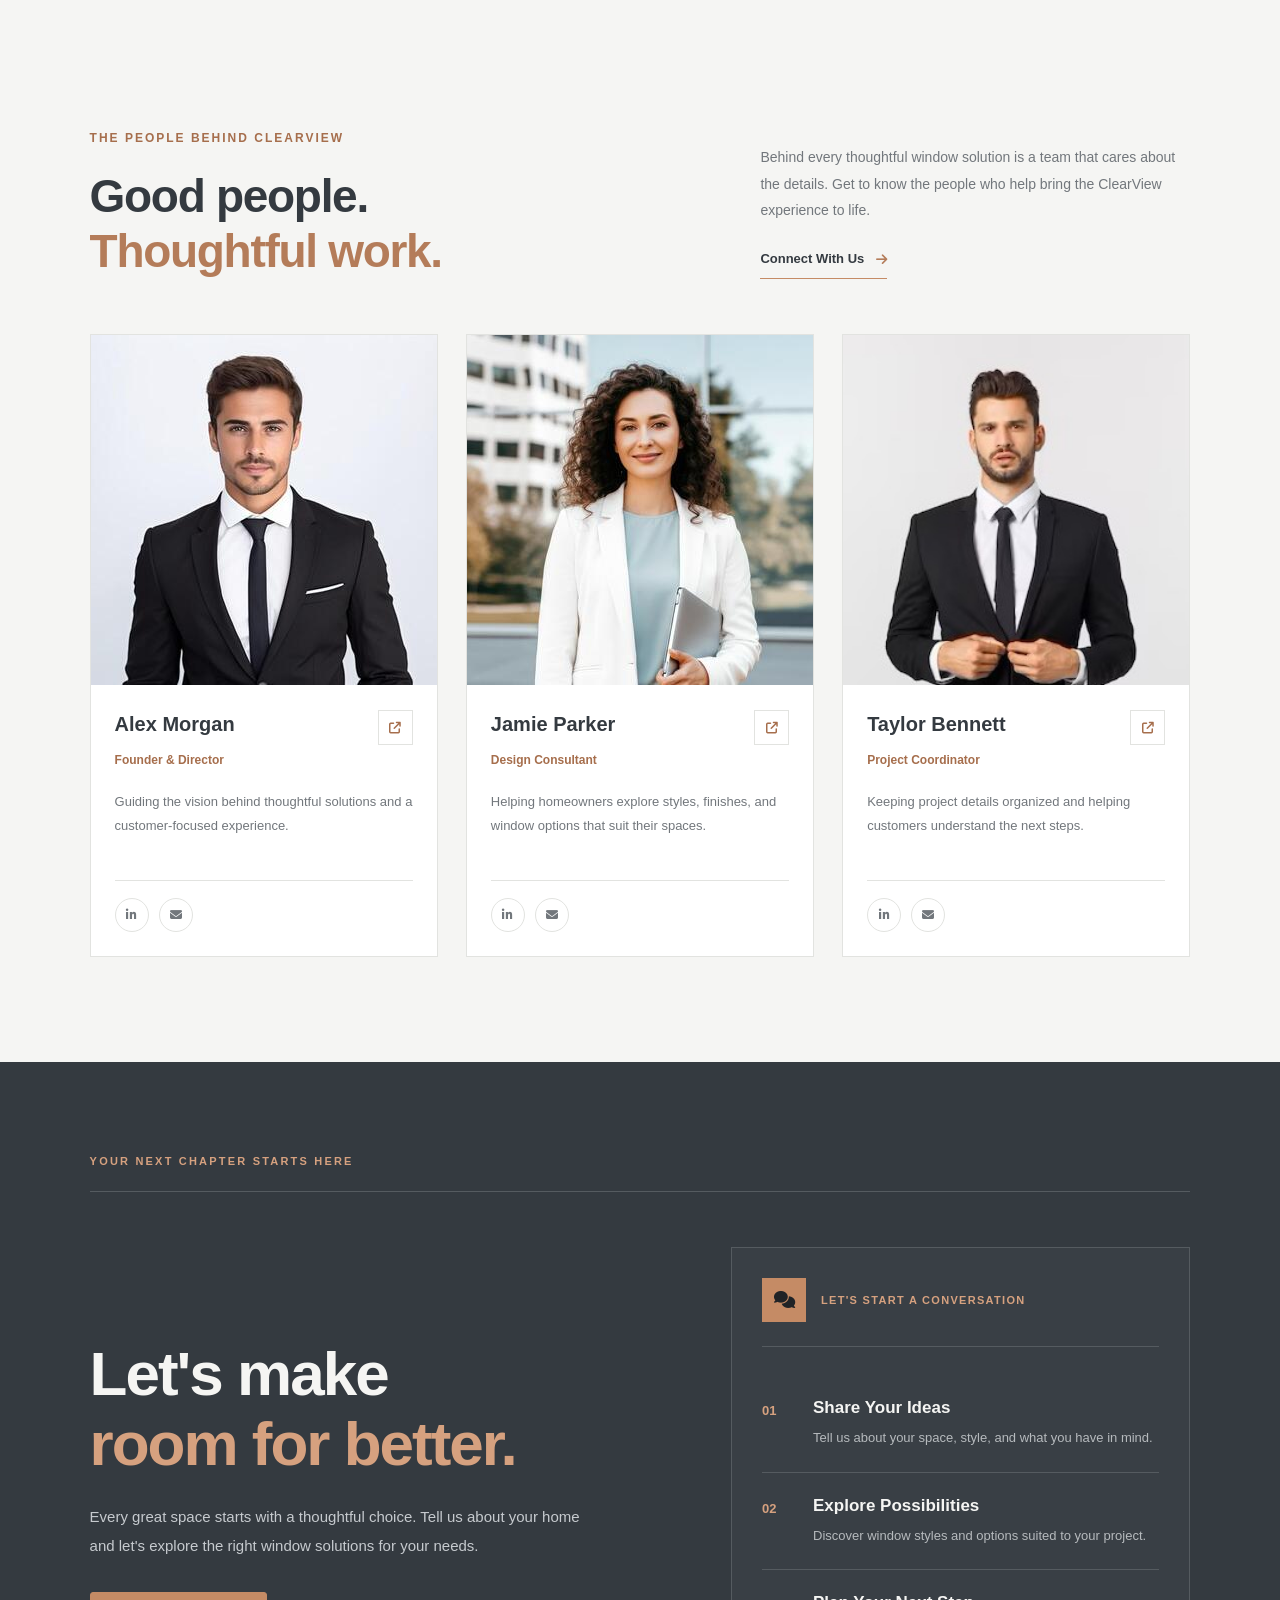
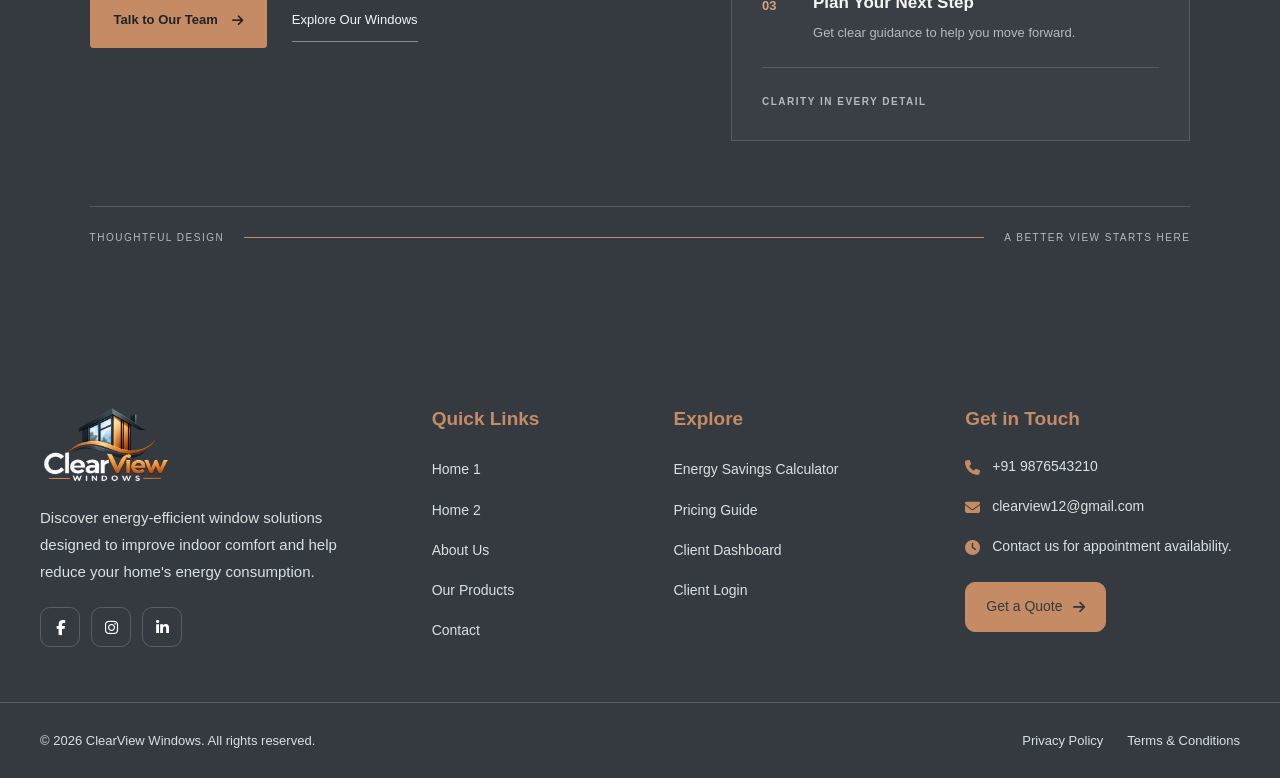
==== commit 451db3fd: "Add files via upload" ====
--- a/about.html
+++ b/about.html
@@ -305,7 +305,7 @@
 
                     <div class="cv-about-value-line"></div>
 
-                    <h3>Quality Without Compromise</h3>
+                    <h3>Premium Quality</h3>
 
                     <p>
                         We value dependable materials, careful selection,
@@ -324,11 +324,11 @@
 
                     <div class="cv-about-value-line"></div>
 
-                    <h3>Honest Communication</h3>
+                    <h3>Communication</h3>
 
                     <p>
                         Clear information and straightforward guidance
-                        help customers make confident decisions.
+                        help customers confident decisions.
                     </p>
 
                     <span class="cv-about-value-word">TRUST</span>
@@ -347,7 +347,7 @@
 
                     <p>
                         Every space is different. We believe window
-                        choices should complement each home's character.
+                        choices should complement home's.
                     </p>
 
                     <span class="cv-about-value-word">DESIGN</span>
@@ -420,7 +420,7 @@
                     <h3>Years of Experience</h3>
 
                     <p>
-                        A sample value for the company's experience.
+                        A sample value for the company's excellent experience.
                     </p>
                 </div>
 
@@ -445,7 +445,7 @@
                         <span data-count="98">0</span><sup>%</sup>
                     </div>
 
-                    <h3>Customer Satisfaction</h3>
+                    <h3>Satisfaction</h3>
 
                     <p>
                         Replace this with a verified customer satisfaction figure.
@@ -462,7 +462,7 @@
                     <h3>Homes Transformed</h3>
 
                     <p>
-                        A sample value for homes served by the company.
+                        A sample value for homes served by the ClearView company.
                     </p>
                 </div>
 
@@ -670,10 +670,10 @@
                         </span>
                     </div>
 
-                    <h3>Explore Your Options</h3>
-
-                    <p>
-                        Compare suitable styles, materials, finishes,
+                    <h3>Explore Options</h3>
+
+                    <p>
+                        Compare your suitable window styles, materials, finishes,
                         and features for your space.
                     </p>
 
@@ -714,10 +714,10 @@
                         </span>
                     </div>
 
-                    <h3>Move Forward with Confidence</h3>
-
-                    <p>
-                        Understand the next steps and move ahead
+                    <h3>Move Forward</h3>
+
+                    <p>
+                        Understand the next clear steps and move ahead
                         with a clear plan for your window project.
                     </p>
 
@@ -808,7 +808,7 @@
                         </div>
 
                         <p>
-                            Guiding the vision behind thoughtful window
+                            Guiding the vision behind thoughtful
                             solutions and a customer-focused experience.
                         </p>
 
--- a/css/style.css
+++ b/css/style.css
@@ -0,0 +1,22207 @@
+/* ========================================
+   CLEARVIEW WINDOWS - GLOBAL STYLES
+======================================== */
+
+:root {
+    /* Brand Colors */
+    --primary-color: #343A40;
+    --secondary-color: #C58B65;
+
+    /* Neutral Colors */
+    --white-color: #FFFFFF;
+    --text-color: #343A40;
+    --muted-color: #72777C;
+    --border-color: #E2E3E0;
+    --light-bg: #F5F5F3;
+    --surface-color: #FFFFFF;
+    --input-bg: #FFFFFF;
+    --input-border: #D5D7D4;
+    --hover-bg: #EDEDEA;
+
+    /* Typography */
+    --heading-font: 'Manrope', sans-serif;
+    --body-font: 'DM Sans', sans-serif;
+
+    /* Layout */
+    --container-width: 1200px;
+    --section-padding: 80px 0;
+
+    /* Common Styles */
+    --border-radius: 10px;
+    --transition: all 0.3s ease;
+}
+
+/* ========================================
+   RESET
+======================================== */
+
+* {
+    margin: 0;
+    padding: 0;
+    box-sizing: border-box;
+}
+
+html {
+    scroll-behavior: smooth;
+    scroll-padding-top: 90px;
+}
+
+body {
+    font-family: var(--body-font);
+    font-size: 16px;
+    font-weight: 400;
+    line-height: 1.7;
+    color: var(--text-color);
+    background-color: var(--light-bg);
+    overflow-x: hidden;
+}
+
+img {
+    max-width: 100%;
+    height: auto;
+    display: block;
+}
+
+a {
+    color: inherit;
+    text-decoration: none;
+    transition: var(--transition);
+}
+
+button,
+input,
+select,
+textarea {
+    font: inherit;
+}
+
+button {
+    cursor: pointer;
+}
+
+ul,
+ol {
+    list-style: none;
+}
+
+/* ========================================
+   TYPOGRAPHY
+======================================== */
+
+h1,
+h2,
+h3,
+h4,
+h5,
+h6 {
+    font-family: var(--heading-font);
+    font-weight: 600;
+    line-height: 1.25;
+    color: var(--primary-color);
+}
+
+h1 {
+    font-size: clamp(36px, 4.5vw, 60px);
+}
+
+h2 {
+    font-size: clamp(30px, 3.5vw, 42px);
+}
+
+h3 {
+    font-size: clamp(21px, 2.2vw, 26px);
+}
+
+p {
+    font-family: var(--body-font);
+    font-weight: 400;
+    line-height: 1.7;
+    margin-bottom: 16px;
+}
+
+/* ========================================
+   CONTAINER & SECTIONS
+======================================== */
+
+.container {
+    width: min(100% - 40px, var(--container-width));
+    margin-inline: auto;
+}
+
+section {
+    padding: var(--section-padding);
+}
+
+.section-title {
+    margin-bottom: 16px;
+}
+
+.section-description {
+    max-width: 700px;
+    color: var(--muted-color);
+    margin-bottom: 30px;
+}
+
+/* ========================================
+   BUTTONS
+======================================== */
+
+.btn {
+    display: inline-flex;
+    align-items: center;
+    justify-content: center;
+    gap: 10px;
+    padding: 13px 26px;
+    border: 1px solid transparent;
+    border-radius: var(--border-radius);
+    font-family: var(--body-font);
+    font-size: 15px;
+    font-weight: 500;
+    transition: var(--transition);
+}
+
+.btn-primary {
+    background-color: var(--primary-color);
+    color: var(--white-color);
+    border-color: var(--primary-color);
+}
+
+.btn-primary:hover {
+    background-color: #202326;
+    border-color: #202326;
+}
+
+.btn-secondary {
+    background-color: var(--surface-color);
+    color: var(--secondary-color);
+    border-color: var(--secondary-color);
+}
+
+.btn-secondary:hover {
+    background-color: var(--hover-bg);
+    border-color: var(--secondary-color);
+}
+
+/* ========================================
+   FORMS
+======================================== */
+
+input,
+select,
+textarea {
+    width: 100%;
+    padding: 13px 15px;
+    border: 1px solid var(--border-color);
+    border-radius: var(--border-radius);
+    background-color: var(--input-bg);
+    color: var(--text-color);
+    outline: none;
+    transition: var(--transition);
+}
+
+input:focus,
+select:focus,
+textarea:focus {
+    border-color: var(--primary-color);
+}
+
+/* ========================================
+   RESPONSIVE BASE
+======================================== */
+
+@media (max-width: 768px) {
+    :root {
+        --section-padding: 55px 0;
+    }
+
+    .container {
+        width: min(100% - 30px, var(--container-width));
+    }
+
+    h1 {
+        font-size: clamp(32px, 8vw, 44px);
+    }
+
+    h2 {
+        font-size: clamp(27px, 6vw, 34px);
+    }
+
+    .btn {
+        padding: 12px 20px;
+    }
+}
+
+/****************************************************Header***********************************************************/
+
+
+/* ==========================================
+   CLEARVIEW WINDOWS - HEADER
+========================================== */
+
+:root {
+    --cv-header-height: 88px;
+    --cv-header-bg: #FFFFFF;
+    --cv-header-text: #343A40;
+    --cv-header-border: #E2E3E0;
+    --cv-active-color: #343A40;
+    --cv-dropdown-shadow: 0 12px 32px rgba(52, 58, 64, 0.12);
+}
+
+.cv-header {
+    position: sticky;
+    top: 0;
+    z-index: 1000;
+    width: 100%;
+    background: var(--cv-header-bg);
+    border-bottom: 1px solid var(--cv-header-border);
+    transition: background-color 0.3s ease,
+        border-color 0.3s ease;
+}
+
+.cv-header-container {
+    width: min(100% - 48px, 1440px);
+    min-height: var(--cv-header-height);
+    margin-inline: auto;
+    display: grid;
+    grid-template-columns: minmax(160px, 1fr) auto minmax(190px, 1fr);
+    align-items: center;
+    gap: 24px;
+}
+
+/* Logo */
+
+.cv-logo {
+    display: inline-flex;
+    align-items: center;
+    justify-self: start;
+    min-width: 0;
+}
+
+.cv-logo img {
+    display: block;
+    width: 120px;
+    max-width: 100%;
+    height: auto;
+    object-fit: contain;
+}
+
+/* Desktop Navigation */
+
+.cv-desktop-nav {
+    justify-self: center;
+}
+
+.cv-nav-list {
+    display: flex;
+    align-items: center;
+    justify-content: center;
+    gap: 30px;
+    list-style: none;
+    margin: 0;
+    padding: 0;
+}
+
+.cv-nav-item {
+    position: relative;
+}
+
+.cv-nav-link {
+    display: inline-flex;
+    align-items: center;
+    gap: 7px;
+    padding: 12px 0;
+    color: var(--cv-header-text);
+    font-family: var(--body-font);
+    font-size: 15px;
+    font-weight: 500;
+    white-space: nowrap;
+    transition: color 0.3s ease;
+}
+
+.cv-nav-label {
+    position: relative;
+    display: inline-block;
+}
+
+.cv-nav-label::after {
+    position: absolute;
+    right: 0;
+    bottom: -3px;
+    left: 0;
+    height: 2px;
+    border-radius: 2px;
+    background: currentColor;
+    content: "";
+    transform: scaleX(0);
+    transform-origin: left center;
+    transition: transform 0.25s ease;
+}
+
+.cv-nav-link:hover .cv-nav-label::after,
+.cv-nav-item:focus-within>.cv-nav-link .cv-nav-label::after,
+.cv-nav-link.active .cv-nav-label::after,
+.cv-dropdown-menu a.active .cv-nav-label::after {
+    transform: scaleX(1);
+}
+
+.cv-nav-link.active,
+.cv-dropdown-menu a.active {
+    color: var(--cv-active-color);
+}
+
+.cv-nav-link:hover,
+.cv-nav-item:focus-within>.cv-nav-link {
+    color: var(--primary-color);
+}
+
+.cv-dropdown-icon {
+    font-size: 10px;
+    transition: transform 0.3s ease;
+}
+
+/* Home Dropdown */
+
+.cv-dropdown-menu {
+    position: absolute;
+    top: calc(100% + 8px);
+    inset-inline-start: -16px;
+    min-width: 160px;
+    padding: 8px;
+    margin: 0;
+    list-style: none;
+    background: var(--cv-header-bg);
+    border: 1px solid var(--cv-header-border);
+    border-radius: var(--border-radius);
+    box-shadow: var(--cv-dropdown-shadow);
+    opacity: 0;
+    visibility: hidden;
+    transform: translateY(8px);
+    transition: opacity 0.25s ease,
+        transform 0.25s ease,
+        visibility 0.25s ease;
+}
+
+.cv-home-dropdown:hover .cv-dropdown-menu,
+.cv-home-dropdown:focus-within .cv-dropdown-menu {
+    opacity: 1;
+    visibility: visible;
+    transform: translateY(0);
+}
+
+.cv-home-dropdown:hover .cv-dropdown-icon,
+.cv-home-dropdown:focus-within .cv-dropdown-icon {
+    transform: rotate(180deg);
+}
+
+.cv-dropdown-menu a {
+    display: block;
+    padding: 11px 13px;
+    border-radius: 6px;
+    color: var(--cv-header-text);
+    font-size: 14px;
+    font-weight: 500;
+    transition: background-color 0.25s ease,
+        color 0.25s ease;
+}
+
+.cv-dropdown-menu a:hover {
+    background: var(--secondary-color);
+    color: var(--primary-color);
+}
+
+.cv-dropdown-menu a.active {
+    background: var(--secondary-color);
+}
+
+/* Desktop Controls */
+
+.cv-desktop-controls {
+    display: flex;
+    align-items: center;
+    justify-self: end;
+    gap: 12px;
+}
+
+.cv-icon-toggle {
+    width: 42px;
+    height: 42px;
+    flex-shrink: 0;
+    display: inline-flex;
+    align-items: center;
+    justify-content: center;
+    border: 1px solid var(--cv-header-border);
+    border-radius: var(--border-radius);
+    background: var(--cv-header-bg);
+    color: var(--primary-color);
+    font-size: 16px;
+    transition: all 0.3s ease;
+}
+
+.cv-icon-toggle:hover {
+    background: var(--secondary-color);
+    border-color: var(--primary-color);
+}
+
+.cv-login-btn,
+.cv-mobile-login-btn {
+    display: inline-flex;
+    align-items: center;
+    justify-content: center;
+    gap: 9px;
+    padding: 12px 23px;
+    border: 1px solid var(--primary-color);
+    border-radius: var(--border-radius);
+    background: var(--primary-color);
+    color: #FFFFFF;
+    font-family: var(--body-font);
+    font-size: 14px;
+    font-weight: 500;
+    white-space: nowrap;
+    transition: all 0.3s ease;
+}
+
+.cv-login-btn:hover,
+.cv-mobile-login-btn:hover {
+    background: #25292D;
+    border-color: #25292D;
+    color: #FFFFFF;
+}
+
+/* Menu Toggle */
+
+.cv-menu-toggle {
+    display: none;
+    width: 44px;
+    height: 44px;
+    padding: 10px;
+    align-items: center;
+    justify-content: center;
+    flex-direction: column;
+    gap: 5px;
+    justify-self: end;
+    border: 1px solid var(--cv-header-border);
+    border-radius: var(--border-radius);
+    background: var(--cv-header-bg);
+    cursor: pointer;
+    transition: all 0.3s ease;
+}
+
+.cv-menu-toggle:hover {
+    border-color: var(--primary-color);
+    background: var(--secondary-color);
+}
+
+.cv-menu-toggle span {
+    display: block;
+    width: 21px;
+    height: 2px;
+    border-radius: 2px;
+    background: var(--primary-color);
+    transition: transform 0.3s ease, opacity 0.3s ease;
+}
+
+.cv-menu-toggle.is-active span:nth-child(1) {
+    transform: translateY(7px) rotate(45deg);
+}
+
+.cv-menu-toggle.is-active span:nth-child(2) {
+    opacity: 0;
+}
+
+.cv-menu-toggle.is-active span:nth-child(3) {
+    transform: translateY(-7px) rotate(-45deg);
+}
+
+/* Mobile Panel - Hidden by Default */
+
+.cv-mobile-panel {
+    display: none;
+}
+
+.cv-mobile-nav-list,
+.cv-mobile-submenu {
+    margin: 0;
+    padding: 0;
+    list-style: none;
+}
+
+.cv-mobile-nav-list>li {
+    border-bottom: 1px solid var(--cv-header-border);
+}
+
+.cv-mobile-nav-list>li>a,
+.cv-mobile-home-row>a {
+    display: block;
+    padding: 14px 4px;
+    color: var(--cv-header-text);
+    font-size: 15px;
+    font-weight: 500;
+    line-height: 1.5;
+    transition: color 0.25s ease;
+}
+
+.cv-mobile-nav-list .cv-nav-label {
+    position: relative;
+    display: inline-block;
+}
+
+.cv-mobile-nav-list .cv-nav-label::after {
+    bottom: -2px;
+    height: 2px;
+}
+
+.cv-mobile-nav-list a.active {
+    color: #A66E4C;
+}
+
+.cv-mobile-submenu a.active {
+    background: var(--secondary-color);
+    color: var(--cv-active-color);
+}
+
+.cv-mobile-nav-list a:not(.active):hover {
+    color: var(--primary-color);
+}
+
+.cv-mobile-home-row {
+    display: flex;
+    align-items: center;
+    justify-content: space-between;
+    gap: 12px;
+}
+
+.cv-mobile-home-row>a {
+    flex: 1;
+}
+
+.cv-submenu-toggle {
+    width: 40px;
+    height: 40px;
+    flex-shrink: 0;
+    border: 1px solid var(--cv-header-border);
+    border-radius: 8px;
+    background: var(--cv-header-bg);
+    color: var(--primary-color);
+    cursor: pointer;
+}
+
+.cv-submenu-toggle i {
+    transition: transform 0.3s ease;
+}
+
+.cv-submenu-toggle.is-active i {
+    transform: rotate(180deg);
+}
+
+.cv-mobile-submenu {
+    display: none;
+    padding: 0 0 10px 14px;
+}
+
+.cv-mobile-submenu.is-open {
+    display: block;
+}
+
+.cv-mobile-submenu a {
+    display: block;
+    padding: 10px 12px;
+    border-radius: 6px;
+    color: var(--cv-header-text);
+    font-size: 14px;
+}
+
+.cv-mobile-submenu a:hover {
+    background: var(--secondary-color);
+}
+
+/* Mobile Controls */
+
+.cv-mobile-controls {
+    display: grid;
+    grid-template-columns: 1fr 1fr;
+    gap: 10px;
+    padding-top: 20px;
+}
+
+.cv-mobile-control-btn {
+    min-height: 44px;
+    display: flex;
+    align-items: center;
+    justify-content: center;
+    gap: 9px;
+    padding: 10px;
+    border: 1px solid var(--cv-header-border);
+    border-radius: var(--border-radius);
+    background: var(--cv-header-bg);
+    color: var(--primary-color);
+    font-family: var(--body-font);
+    font-size: 13px;
+    font-weight: 500;
+    transition: all 0.3s ease;
+}
+
+.cv-mobile-control-btn:hover {
+    background: var(--secondary-color);
+    border-color: var(--primary-color);
+}
+
+.cv-mobile-login-btn {
+    grid-column: 1 / -1;
+    min-height: 46px;
+}
+
+/* ==========================================
+   DARK MODE
+========================================== */
+
+html.dark-mode {
+    color-scheme: dark;
+
+    --cv-header-bg: #202326;
+    --cv-header-text: #F3F3F1;
+    --cv-header-border: #41464B;
+    --cv-active-color: #D6A17F;
+    --secondary-color: #D6A17F;
+    --cv-dropdown-shadow: 0 12px 32px rgba(0, 0, 0, 0.3);
+
+    --white-color: #2C3034;
+    --surface-color: #2C3034;
+    --input-bg: #25292D;
+    --input-border: #4A5055;
+    --hover-bg: #363B40;
+    --text-color: #F3F3F1;
+    --muted-color: #B6BABD;
+    --border-color: #41464B;
+    --light-bg: #202326;
+}
+
+html.dark-mode body {
+    background-color: #202326;
+    color: #F3F3F1;
+}
+
+html.dark-mode .btn-primary,
+html.dark-mode .cv-login-btn,
+html.dark-mode .cv-mobile-login-btn {
+    background: var(--secondary-color);
+    border-color: var(--secondary-color);
+    color: #202326;
+}
+
+html.dark-mode .btn-primary:hover,
+html.dark-mode .cv-login-btn:hover,
+html.dark-mode .cv-mobile-login-btn:hover {
+    background: #C58B65;
+    border-color: #C58B65;
+    color: #202326;
+}
+
+html.dark-mode .cv-icon-toggle,
+html.dark-mode .cv-menu-toggle,
+html.dark-mode .cv-submenu-toggle,
+html.dark-mode .cv-mobile-control-btn {
+    background: #202326;
+    color: #D6A17F;
+    border-color: #4A5055;
+}
+
+html.dark-mode .cv-icon-toggle:hover,
+html.dark-mode .cv-menu-toggle:hover,
+html.dark-mode .cv-submenu-toggle:hover,
+html.dark-mode .cv-mobile-control-btn:hover {
+    background: #363B40;
+    border-color: #D6A17F;
+}
+
+html.dark-mode .cv-menu-toggle span {
+    background: #D6A17F;
+}
+
+html.dark-mode .cv-dropdown-menu a:hover,
+html.dark-mode .cv-mobile-submenu a:hover {
+    background: #363B40;
+    color: #FFFFFF;
+}
+
+html.dark-mode .cv-dropdown-menu a.active,
+html.dark-mode .cv-mobile-submenu a.active {
+    background: #363B40;
+    color: var(--cv-active-color);
+}
+
+html.dark-mode .cv-dropdown-menu a.active:hover,
+html.dark-mode .cv-mobile-submenu a.active:hover {
+    background: #363B40;
+    color: var(--cv-active-color);
+}
+
+html.dark-mode .cv-nav-link.active,
+html.dark-mode .cv-mobile-nav-list a.active {
+    color: var(--cv-active-color);
+}
+
+.cv-nav-link:focus-visible,
+.cv-dropdown-menu a:focus-visible,
+.cv-mobile-nav-list a:focus-visible,
+.cv-mobile-submenu a:focus-visible {
+    outline: 2px solid var(--cv-active-color);
+    outline-offset: 3px;
+}
+
+html.dark-mode input,
+html.dark-mode select,
+html.dark-mode textarea {
+    background: var(--input-bg);
+    color: #F3F3F1;
+    border-color: var(--input-border);
+}
+
+html.dark-mode .btn-secondary {
+    background: #2C3034;
+    color: var(--secondary-color);
+    border-color: var(--secondary-color);
+}
+
+/* ==========================================
+   TABLET + MOBILE
+   Menu toggle visible up to 1024px
+========================================== */
+
+@media (min-width: 1025px) and (max-width: 1200px) {
+    .cv-header-container {
+        width: calc(100% - 32px);
+        grid-template-columns: minmax(130px, 1fr) auto minmax(150px, 1fr);
+        gap: 12px;
+    }
+
+    .cv-logo img {
+        width: 175px;
+    }
+
+    .cv-nav-list {
+        gap: 16px;
+    }
+
+    .cv-nav-link {
+        font-size: 13px;
+    }
+
+    .cv-desktop-controls {
+        gap: 8px;
+    }
+
+    .cv-login-btn {
+        padding-inline: 16px;
+    }
+}
+
+@media (max-width: 1024px) {
+
+    .cv-header-container {
+        width: calc(100% - 36px);
+        min-height: 78px;
+        grid-template-columns: minmax(0, 1fr) auto;
+        gap: 16px;
+    }
+
+    .cv-logo img {
+        width: 190px;
+    }
+
+    .cv-desktop-nav,
+    .cv-desktop-controls {
+        display: none;
+    }
+
+    .cv-menu-toggle {
+        display: flex;
+    }
+
+    .cv-mobile-panel {
+        display: block;
+        position: absolute;
+        top: 100%;
+        left: 0;
+        right: 0;
+        max-height: calc(100dvh - 78px);
+        overflow-y: auto;
+        padding: 0 24px;
+        background: var(--cv-header-bg);
+        border-top: 1px solid transparent;
+        border-bottom: 1px solid var(--cv-header-border);
+        box-shadow: var(--cv-dropdown-shadow);
+
+        visibility: hidden;
+        opacity: 0;
+        pointer-events: none;
+        transform: translateY(-8px);
+        transition: opacity 0.25s ease,
+            transform 0.25s ease,
+            visibility 0.25s ease;
+    }
+
+    .cv-mobile-panel.is-open {
+        visibility: visible;
+        opacity: 1;
+        pointer-events: auto;
+        transform: translateY(0);
+        border-top-color: var(--cv-header-border);
+    }
+
+    .cv-mobile-panel:not(.is-open) {
+        padding-top: 0;
+        padding-bottom: 0;
+    }
+
+    .cv-mobile-panel.is-open {
+        padding-top: 12px;
+        padding-bottom: 22px;
+    }
+}
+
+@media (max-width: 480px) {
+
+    .cv-header-container {
+        width: calc(100% - 28px);
+        min-height: 72px;
+    }
+
+    .cv-logo img {
+        width: 165px;
+    }
+
+    .cv-menu-toggle {
+        width: 42px;
+        height: 42px;
+    }
+
+    .cv-mobile-panel {
+        max-height: calc(100dvh - 72px);
+        padding-inline: 18px;
+    }
+
+    .cv-mobile-controls {
+        gap: 8px;
+    }
+
+    .cv-mobile-control-btn {
+        font-size: 12px;
+    }
+}
+
+/* ==========================================
+   RTL SUPPORT
+========================================== */
+
+html[dir="rtl"] body {
+    text-align: right;
+}
+
+html[dir="rtl"] .cv-header-container {
+    direction: rtl;
+}
+
+html[dir="rtl"] .cv-nav-list {
+    direction: rtl;
+}
+
+html[dir="rtl"] .cv-dropdown-menu {
+    inset-inline-start: auto;
+    inset-inline-end: -16px;
+}
+
+html[dir="rtl"] .cv-mobile-submenu {
+    padding: 0 14px 10px 0;
+}
+
+html[dir="rtl"] .cv-mobile-controls {
+    direction: rtl;
+}
+
+html[dir="rtl"] .cv-mobile-login-btn {
+    direction: rtl;
+}
+
+html[dir="rtl"] .cv-login-btn,
+html[dir="rtl"] .cv-mobile-login-btn {
+    flex-direction: row;
+}
+
+/***************************************************Footer************************************************************/
+
+
+/* ==========================================
+   CLEARVIEW WINDOWS - FOOTER
+========================================== */
+
+.cv-footer {
+    --cv-footer-bg: #343A40;
+    --cv-footer-text: #FFFFFF;
+    --cv-footer-muted: #D6E3DD;
+    --cv-footer-line: rgba(255, 255, 255, 0.18);
+
+    background: var(--cv-footer-bg);
+    color: var(--cv-footer-text);
+    margin-top: 0;
+}
+
+/* Footer Main */
+
+.cv-footer-main {
+    padding: 70px 0 55px;
+}
+
+.cv-footer-container {
+    width: min(100% - 48px, 1200px);
+    margin-inline: auto;
+
+    display: grid;
+    grid-template-columns: 1.4fr 0.8fr 1fr 1.1fr;
+    gap: 42px;
+    align-items: start;
+}
+
+/* Brand */
+
+.cv-footer-logo {
+    display: inline-flex;
+    align-items: center;
+    margin-bottom: 22px;
+}
+
+.cv-footer-logo img {
+    display: block;
+    width: 130px;
+    max-width: 100%;
+    height: auto;
+    object-fit: contain;
+}
+
+.cv-footer-description {
+    max-width: 330px;
+    margin-bottom: 22px;
+    color: var(--cv-footer-muted);
+    font-family: var(--body-font);
+    font-size: 15px;
+    font-weight: 400;
+    line-height: 1.8;
+}
+
+/* Footer Headings */
+
+.cv-footer-column h3 {
+    margin-bottom: 23px;
+    color: var(--secondary-color);
+    font-family: var(--heading-font);
+    font-size: 19px;
+    font-weight: 600;
+    line-height: 1.4;
+}
+
+/* Footer Links */
+
+.cv-footer-column ul {
+    display: flex;
+    flex-direction: column;
+    gap: 13px;
+    margin: 0;
+    padding: 0;
+    list-style: none;
+}
+
+.cv-footer-column ul a {
+    display: inline-block;
+    color: var(--cv-footer-muted);
+    font-family: var(--body-font);
+    font-size: 14px;
+    font-weight: 400;
+    line-height: 1.7;
+    transition: color 0.3s ease,
+        transform 0.3s ease;
+}
+
+.cv-footer-column ul a:hover {
+    color: var(--secondary-color);
+    transform: translateX(4px);
+}
+
+/* Social Links */
+
+.cv-footer-socials {
+    display: flex;
+    flex-wrap: wrap;
+    gap: 11px;
+}
+
+.cv-footer-socials a {
+    width: 40px;
+    height: 40px;
+    display: inline-flex;
+    align-items: center;
+    justify-content: center;
+
+    border: 1px solid var(--cv-footer-line);
+    border-radius: var(--border-radius);
+
+    background: transparent;
+    color: var(--cv-footer-text);
+    font-size: 15px;
+
+    transition: all 0.3s ease;
+}
+
+.cv-footer-socials a:hover {
+    background: var(--secondary-color);
+    border-color: var(--secondary-color);
+    color: var(--primary-color);
+    transform: translateY(-3px);
+}
+
+/* Contact Details */
+
+.cv-footer-contact p {
+    display: flex;
+    align-items: flex-start;
+    gap: 12px;
+    margin-bottom: 16px;
+
+    color: var(--cv-footer-muted);
+    font-family: var(--body-font);
+    font-size: 14px;
+    font-weight: 400;
+    line-height: 1.7;
+}
+
+.cv-footer-contact p>i {
+    flex-shrink: 0;
+    margin-top: 5px;
+    color: var(--secondary-color);
+    font-size: 15px;
+}
+
+.cv-footer-contact p a {
+    overflow-wrap: anywhere;
+    transition: color 0.3s ease;
+}
+
+.cv-footer-contact p a:hover {
+    color: var(--secondary-color);
+}
+
+/* Footer CTA */
+
+.cv-footer-cta {
+    display: inline-flex;
+    align-items: center;
+    justify-content: center;
+    gap: 10px;
+
+    margin-top: 7px;
+    padding: 12px 20px;
+
+    border: 1px solid var(--secondary-color);
+    border-radius: var(--border-radius);
+
+    background: var(--secondary-color);
+    color: var(--primary-color);
+
+    font-family: var(--body-font);
+    font-size: 14px;
+    font-weight: 500;
+
+    transition: all 0.3s ease;
+}
+
+.cv-footer-cta:hover {
+    background: transparent;
+    color: var(--secondary-color);
+}
+
+/* Footer Bottom */
+
+.cv-footer-bottom {
+    border-top: 1px solid var(--cv-footer-line);
+}
+
+.cv-footer-bottom-container {
+    width: min(100% - 48px, 1200px);
+    min-height: 75px;
+    margin-inline: auto;
+
+    display: flex;
+    align-items: center;
+    justify-content: space-between;
+    gap: 20px;
+}
+
+.cv-footer-bottom p {
+    margin: 0;
+    color: var(--cv-footer-muted);
+    font-size: 13px;
+    font-weight: 400;
+}
+
+.cv-footer-legal {
+    display: flex;
+    align-items: center;
+    flex-wrap: wrap;
+    gap: 24px;
+}
+
+.cv-footer-legal a {
+    color: var(--cv-footer-muted);
+    font-size: 13px;
+    transition: color 0.3s ease;
+}
+
+.cv-footer-legal a:hover {
+    color: var(--secondary-color);
+}
+
+/* ==========================================
+   FOOTER - DARK MODE
+========================================== */
+
+html.dark-mode .cv-footer {
+    --cv-footer-bg: #202326;
+    --cv-footer-text: #F3F3F1;
+    --cv-footer-muted: #B6BABD;
+    --cv-footer-line: rgba(255, 255, 255, 0.14);
+}
+
+/* ==========================================
+   FOOTER - RTL MODE
+========================================== */
+
+html[dir="rtl"] .cv-footer {
+    text-align: right;
+}
+
+html[dir="rtl"] .cv-footer-contact p {
+    flex-direction: row;
+}
+
+html[dir="rtl"] .cv-footer-column ul a:hover {
+    transform: translateX(-4px);
+}
+
+html[dir="rtl"] .cv-footer-bottom-container {
+    direction: rtl;
+}
+
+html[dir="rtl"] .cv-footer-legal {
+    direction: rtl;
+}
+
+/* ==========================================
+   FOOTER - RESPONSIVE
+========================================== */
+
+@media (max-width: 1024px) {
+    .cv-footer-main {
+        padding: 60px 0 45px;
+    }
+
+    .cv-footer-container {
+        width: calc(100% - 40px);
+        grid-template-columns: repeat(2, minmax(0, 1fr));
+        gap: 40px 35px;
+    }
+
+    .cv-footer-description {
+        max-width: 400px;
+    }
+
+    .cv-footer-bottom-container {
+        width: calc(100% - 40px);
+    }
+}
+
+@media (max-width: 600px) {
+    .cv-footer-main {
+        padding: 45px 0 35px;
+    }
+
+    .cv-footer-container {
+        width: calc(100% - 32px);
+        grid-template-columns: 1fr;
+        gap: 34px;
+    }
+
+    .cv-footer-logo img {
+        width: 200px;
+    }
+
+    .cv-footer-column h3 {
+        margin-bottom: 16px;
+        font-size: 18px;
+    }
+
+    .cv-footer-bottom-container {
+        width: calc(100% - 32px);
+        padding: 22px 0;
+        flex-direction: column;
+        align-items: flex-start;
+        gap: 14px;
+    }
+
+    .cv-footer-legal {
+        gap: 12px 20px;
+    }
+
+    .cv-footer-bottom p,
+    .cv-footer-legal a {
+        font-size: 13px;
+    }
+}
+
+/****************************************************Home page 1*********************************************************/
+
+/* =========================================
+   CLEARVIEW WINDOWS - HOME HERO
+========================================= */
+
+.cv-home-hero {
+    position: relative;
+    width: 100%;
+    height: 600px;
+    min-height: 500px;
+    overflow: hidden;
+    isolation: isolate;
+    display: flex;
+    align-items: center;
+    justify-content: center;
+    background: #202326;
+    color: #ffffff;
+}
+
+/* Background Slider */
+
+.cv-hero-slider {
+    position: absolute;
+    inset: 0;
+    z-index: -3;
+    overflow: hidden;
+}
+
+.cv-hero-slide {
+    position: absolute;
+    inset: 0;
+    opacity: 0;
+    visibility: hidden;
+    overflow: hidden;
+    transition:
+        opacity 1.2s ease,
+        visibility 1.2s ease;
+}
+
+.cv-hero-slide.active {
+    opacity: 1;
+    visibility: visible;
+    z-index: 1;
+}
+
+.cv-hero-slide img {
+    width: 100%;
+    height: 100%;
+    display: block;
+    object-fit: cover;
+    object-position: center;
+    transform: scale(1.16);
+    transition: transform 6s cubic-bezier(0.2, 0.6, 0.3, 1);
+    will-change: transform;
+}
+
+.cv-hero-slide.active img {
+    transform: scale(1);
+}
+
+/* Dark Overlay */
+
+.cv-hero-overlay {
+    position: absolute;
+    inset: 0;
+    z-index: -2;
+    background:
+        linear-gradient(90deg,
+            rgba(20, 23, 25, 0.78),
+            rgba(20, 23, 25, 0.85),
+            rgba(20, 23, 25, 0.72)),
+        linear-gradient(0deg,
+            rgba(20, 23, 25, 0.32),
+            transparent 65%);
+    pointer-events: none;
+}
+
+/* Center Content */
+
+.cv-hero-container {
+    position: relative;
+    z-index: 2;
+    width: 100%;
+    max-width: 1320px;
+    margin: 0 auto;
+    padding: 50px 35px;
+    display: flex;
+    align-items: center;
+    justify-content: center;
+    text-align: center;
+}
+
+.cv-hero-content {
+    width: 100%;
+    max-width: 850px;
+    margin: 0 auto;
+    animation: cvHeroContentIn 1s ease both;
+    transform: translateY(-25px);
+}
+
+.cv-hero-eyebrow {
+    display: inline-block;
+    margin-bottom: 22px;
+    color: #D6A17F;
+    font-family: "DM Sans", sans-serif;
+    font-size: 13px;
+    font-weight: 600;
+    letter-spacing: 4px;
+    line-height: 1.6;
+}
+
+.cv-hero-content h1 {
+    margin: 0 auto 22px;
+    color: #ffffff;
+    font-family: "Manrope", sans-serif;
+    font-size: clamp(36px, 4.2vw, 64px);
+    font-weight: 600;
+    line-height: 1.14;
+    letter-spacing: -1.8px;
+    text-shadow: 0 3px 20px rgba(0, 0, 0, 0.2);
+}
+
+.cv-hero-content p {
+    max-width: 650px;
+    margin: 0 auto 32px;
+    color: rgba(255, 255, 255, 0.92);
+    font-family: "DM Sans", sans-serif;
+    font-size: 17px;
+    font-weight: 400;
+    line-height: 1.8;
+}
+
+/* CTA Buttons */
+
+.cv-hero-actions {
+    display: flex;
+    align-items: center;
+    justify-content: center;
+    flex-wrap: wrap;
+    gap: 16px;
+}
+
+.cv-hero-primary,
+.cv-hero-secondary {
+    min-height: 54px;
+    padding: 15px 27px;
+    display: inline-flex;
+    align-items: center;
+    justify-content: center;
+    gap: 14px;
+    border-radius: 7px;
+    font-family: "DM Sans", sans-serif;
+    font-size: 15px;
+    font-weight: 600;
+    text-decoration: none;
+    transition:
+        background-color 0.3s ease,
+        color 0.3s ease,
+        border-color 0.3s ease,
+        transform 0.3s ease;
+}
+
+.cv-hero-primary {
+    color: #ffffff;
+    background: #C58B65;
+    border: 1px solid #C58B65;
+}
+
+.cv-hero-primary:hover {
+    color: #ffffff;
+    background: #AC724F;
+    border-color: #AC724F;
+    transform: translateY(-3px);
+}
+
+.cv-hero-primary i {
+    font-size: 15px;
+    transition: transform 0.3s ease;
+}
+
+.cv-hero-primary:hover i {
+    transform: translateX(4px);
+}
+
+.cv-hero-secondary {
+    color: #ffffff;
+    background: rgba(255, 255, 255, 0.04);
+    border: 1px solid rgba(255, 255, 255, 0.85);
+    backdrop-filter: blur(5px);
+}
+
+.cv-hero-secondary:hover {
+    color: #ffffff;
+    background: rgba(255, 255, 255, 0.16);
+    border-color: #ffffff;
+    transform: translateY(-3px);
+}
+
+/* Slider Pagination */
+
+.cv-hero-pagination {
+    position: absolute;
+    z-index: 5;
+    bottom: 28px;
+    left: 50%;
+    transform: translateX(-50%);
+    display: flex;
+    align-items: center;
+    justify-content: center;
+    gap: 11px;
+}
+
+.cv-hero-pagination button {
+    width: 25px;
+    height: 4px;
+    padding: 0;
+    border: none;
+    border-radius: 0;
+    background: rgba(255, 255, 255, 0.55);
+    cursor: pointer;
+    transition:
+        width 0.3s ease,
+        background-color 0.3s ease;
+}
+
+.cv-hero-pagination button.active {
+    width: 36px;
+    background: #D6A17F;
+}
+
+/* Previous / Next Arrows */
+
+.cv-hero-arrow {
+    position: absolute;
+    top: 50%;
+    z-index: 5;
+    width: 48px;
+    height: 48px;
+    padding: 0;
+    display: flex;
+    align-items: center;
+    justify-content: center;
+    transform: translateY(-50%);
+    border: 1px solid rgba(255, 255, 255, 0.75);
+    border-radius: 50%;
+    background: rgba(20, 23, 25, 0.18);
+    color: #ffffff;
+    font-size: 15px;
+    cursor: pointer;
+    backdrop-filter: blur(5px);
+    transition:
+        background-color 0.3s ease,
+        border-color 0.3s ease;
+}
+
+.cv-hero-arrow:hover {
+    background: #C58B65;
+    border-color: #C58B65;
+}
+
+.cv-hero-prev {
+    left: 35px;
+}
+
+.cv-hero-next {
+    right: 35px;
+}
+
+/* Content Entrance Animation */
+
+@keyframes cvHeroContentIn {
+    from {
+        opacity: 0;
+        transform: translateY(18px);
+    }
+
+    to {
+        opacity: 1;
+        transform: translateY(0);
+    }
+}
+
+/* Tablet */
+
+@media (max-width: 1024px) {
+    .cv-home-hero {
+        height: 560px;
+        min-height: 500px;
+    }
+
+    .cv-hero-container {
+        padding: 45px 65px;
+    }
+
+    .cv-hero-content {
+        max-width: 720px;
+    }
+
+    .cv-hero-content h1 {
+        font-size: clamp(36px, 5vw, 52px);
+        letter-spacing: -1px;
+    }
+
+    .cv-hero-content p {
+        font-size: 16px;
+    }
+
+    .cv-hero-prev {
+        left: 15px;
+    }
+
+    .cv-hero-next {
+        right: 15px;
+    }
+}
+
+/* Mobile */
+
+@media (max-width: 600px) {
+    .cv-home-hero {
+        height: 540px;
+        min-height: 500px;
+    }
+
+    .cv-hero-container {
+        padding: 35px 24px 55px;
+    }
+
+    .cv-hero-eyebrow {
+        margin-bottom: 16px;
+        font-size: 10px;
+        letter-spacing: 2.2px;
+    }
+
+    .cv-hero-content h1 {
+        margin-bottom: 18px;
+        font-size: clamp(32px, 8.5vw, 42px);
+        line-height: 1.2;
+        letter-spacing: -0.8px;
+    }
+
+    .cv-hero-content p {
+        margin-bottom: 25px;
+        font-size: 14px;
+        line-height: 1.7;
+    }
+
+    .cv-hero-actions {
+        flex-direction: column;
+        gap: 12px;
+    }
+
+    .cv-hero-primary,
+    .cv-hero-secondary {
+        width: 100%;
+        max-width: 290px;
+        min-height: 49px;
+        padding: 13px 18px;
+        font-size: 14px;
+    }
+
+    .cv-hero-arrow {
+        top: auto;
+        bottom: 19px;
+        width: 34px;
+        height: 34px;
+        font-size: 11px;
+        transform: none;
+    }
+
+    .cv-hero-prev {
+        left: 18px;
+    }
+
+    .cv-hero-next {
+        right: 18px;
+    }
+
+    .cv-hero-pagination {
+        bottom: 34px;
+        gap: 7px;
+    }
+
+    .cv-hero-pagination button {
+        width: 16px;
+        height: 3px;
+    }
+
+    .cv-hero-pagination button.active {
+        width: 25px;
+    }
+}
+
+/* Accessibility */
+
+@media (prefers-reduced-motion: reduce) {
+
+    .cv-hero-slide,
+    .cv-hero-slide img,
+    .cv-hero-content,
+    .cv-hero-primary,
+    .cv-hero-secondary {
+        transition: none;
+        animation: none;
+    }
+}
+
+/* Force Hero Content Upward */
+.cv-home-hero .cv-hero-container {
+    position: relative !important;
+    top: -35px !important;
+}
+
+/* =========================================
+   SECTION 2 - WHY CHOOSE CLEARVIEW
+========================================= */
+
+.cv-why-section {
+    position: relative;
+    padding: 100px 24px 85px;
+    background: #F5F5F3;
+    color: #343A40;
+    overflow: hidden;
+}
+
+.cv-why-container {
+    width: 100%;
+    max-width: 1240px;
+    margin: 0 auto;
+}
+
+/* Heading */
+
+.cv-why-heading {
+    max-width: 700px;
+    margin: 0 auto 55px;
+    text-align: center;
+}
+
+.cv-why-eyebrow {
+    display: inline-block;
+    margin-bottom: 16px;
+    color: #B77953;
+    font-family: "DM Sans", sans-serif;
+    font-size: 12px;
+    font-weight: 600;
+    letter-spacing: 3px;
+}
+
+.cv-why-heading h2 {
+    margin: 0 0 20px;
+    color: #343A40;
+    font-family: "Manrope", sans-serif;
+    font-size: clamp(34px, 4vw, 48px);
+    font-weight: 600;
+    line-height: 1.2;
+}
+
+.cv-why-heading h2 span {
+    color: #B77953;
+}
+
+.cv-why-heading>p {
+    max-width: 600px;
+    margin: 0 auto;
+    color: #72777C;
+    font-family: "DM Sans", sans-serif;
+    font-size: 16px;
+    font-weight: 400;
+    line-height: 1.8;
+}
+
+/* Feature Grid */
+
+.cv-why-grid {
+    display: grid;
+    grid-template-columns: repeat(4, minmax(0, 1fr));
+    gap: 22px;
+}
+
+.cv-why-card {
+    position: relative;
+    min-width: 0;
+    padding: 32px 25px 28px;
+    background: #FFFFFF;
+    border: 1px solid #E2E3E0;
+    border-radius: 10px;
+    display: flex;
+    flex-direction: column;
+    align-items: flex-start;
+    transition:
+        transform 0.35s ease,
+        border-color 0.35s ease,
+        box-shadow 0.35s ease;
+}
+
+.cv-why-card:hover {
+    transform: translateY(-7px);
+    border-color: #C58B65;
+    box-shadow: 0 16px 38px rgba(52, 58, 64, 0.08);
+}
+
+.cv-why-icon {
+    width: 56px;
+    height: 56px;
+    margin-bottom: 25px;
+    display: flex;
+    align-items: center;
+    justify-content: center;
+    border-radius: 8px;
+    background: rgba(197, 139, 101, 0.13);
+    color: #A96F4B;
+    font-size: 23px;
+    transition:
+        background-color 0.3s ease,
+        color 0.3s ease;
+}
+
+.cv-why-card:hover .cv-why-icon {
+    background: #C58B65;
+    color: #FFFFFF;
+}
+
+.cv-why-number {
+    margin-bottom: 10px;
+    color: #B77953;
+    font-family: "DM Sans", sans-serif;
+    font-size: 12px;
+    font-weight: 600;
+    letter-spacing: 1.5px;
+}
+
+.cv-why-card h3 {
+    margin: 0 0 14px;
+    color: #343A40;
+    font-family: "Manrope", sans-serif;
+    font-size: 19px;
+    font-weight: 600;
+    line-height: 1.45;
+}
+
+.cv-why-card>p {
+    margin: 0 0 24px;
+    color: #72777C;
+    font-family: "DM Sans", sans-serif;
+    font-size: 14px;
+    font-weight: 400;
+    line-height: 1.8;
+}
+
+.cv-why-link {
+    margin-top: auto;
+    display: inline-flex;
+    align-items: center;
+    gap: 9px;
+    color: #343A40;
+    font-family: "DM Sans", sans-serif;
+    font-size: 13px;
+    font-weight: 600;
+    text-decoration: none;
+    transition: color 0.3s ease;
+}
+
+.cv-why-link i {
+    color: #B77953;
+    transition: transform 0.3s ease;
+}
+
+.cv-why-link:hover {
+    color: #A96F4B;
+}
+
+.cv-why-link:hover i {
+    transform: translateX(4px);
+}
+
+/* Bottom CTA */
+
+.cv-why-bottom {
+    margin-top: 42px;
+    padding: 24px 28px;
+    display: flex;
+    align-items: center;
+    justify-content: space-between;
+    gap: 20px;
+    background: #343A40;
+    border-radius: 9px;
+}
+
+.cv-why-bottom p {
+    margin: 0;
+    color: #FFFFFF;
+    font-family: "DM Sans", sans-serif;
+    font-size: 16px;
+    font-weight: 500;
+    line-height: 1.6;
+}
+
+.cv-why-cta {
+    flex-shrink: 0;
+    padding: 13px 20px;
+    display: inline-flex;
+    align-items: center;
+    justify-content: center;
+    gap: 12px;
+    border: 1px solid #C58B65;
+    border-radius: 6px;
+    background: #C58B65;
+    color: #FFFFFF;
+    font-family: "DM Sans", sans-serif;
+    font-size: 13px;
+    font-weight: 600;
+    text-decoration: none;
+    transition: background-color 0.3s ease;
+}
+
+.cv-why-cta:hover {
+    background: #AC724F;
+    color: #FFFFFF;
+}
+
+/* Tablet */
+
+@media (max-width: 1024px) {
+    .cv-why-section {
+        padding: 80px 24px 70px;
+    }
+
+    .cv-why-grid {
+        grid-template-columns: repeat(2, minmax(0, 1fr));
+        gap: 20px;
+    }
+
+    .cv-why-card {
+        padding: 28px 24px;
+    }
+
+    .cv-why-bottom {
+        margin-top: 32px;
+    }
+}
+
+/* Mobile */
+
+@media (max-width: 600px) {
+    .cv-why-section {
+        padding: 65px 18px 55px;
+    }
+
+    .cv-why-heading {
+        margin-bottom: 35px;
+    }
+
+    .cv-why-eyebrow {
+        font-size: 10px;
+        letter-spacing: 2px;
+    }
+
+    .cv-why-heading h2 {
+        font-size: 33px;
+    }
+
+    .cv-why-heading>p {
+        font-size: 14px;
+    }
+
+    .cv-why-grid {
+        grid-template-columns: 1fr;
+        gap: 15px;
+    }
+
+    .cv-why-card {
+        padding: 25px 23px;
+    }
+
+    .cv-why-icon {
+        width: 50px;
+        height: 50px;
+        margin-bottom: 19px;
+        font-size: 21px;
+    }
+
+    .cv-why-card h3 {
+        font-size: 18px;
+    }
+
+    .cv-why-bottom {
+        padding: 23px 19px;
+        flex-direction: column;
+        align-items: flex-start;
+    }
+
+    .cv-why-bottom p {
+        font-size: 15px;
+    }
+
+    .cv-why-cta {
+        width: 100%;
+    }
+}
+
+/* Dark Mode */
+
+html.dark-mode .cv-why-section {
+    background: #202326;
+    color: #F3F3F1;
+}
+
+html.dark-mode .cv-why-heading h2,
+html.dark-mode .cv-why-card h3 {
+    color: #F3F3F1;
+}
+
+html.dark-mode .cv-why-heading h2 span,
+html.dark-mode .cv-why-eyebrow,
+html.dark-mode .cv-why-number {
+    color: #D6A17F;
+}
+
+html.dark-mode .cv-why-heading>p,
+html.dark-mode .cv-why-card>p {
+    color: #B6BABD;
+}
+
+html.dark-mode .cv-why-card {
+    background: #2C3034;
+    border-color: #41464B;
+}
+
+html.dark-mode .cv-why-card:hover {
+    border-color: #D6A17F;
+}
+
+html.dark-mode .cv-why-icon {
+    background: rgba(214, 161, 127, 0.15);
+    color: #D6A17F;
+}
+
+html.dark-mode .cv-why-card:hover .cv-why-icon {
+    background: #D6A17F;
+    color: #202326;
+}
+
+html.dark-mode .cv-why-link {
+    color: #F3F3F1;
+}
+
+html.dark-mode .cv-why-link i {
+    color: #D6A17F;
+}
+
+html.dark-mode .cv-why-bottom {
+    background: #2C3034;
+    border: 1px solid #41464B;
+}
+
+html.dark-mode .cv-why-cta {
+    background: #D6A17F;
+    border-color: #D6A17F;
+    color: #202326;
+}
+
+html.dark-mode .cv-why-cta:hover {
+    background: #E2B493;
+}
+
+/* =========================================
+   SECTION 3 - WINDOW COLLECTIONS
+========================================= */
+
+.cv-products-section {
+    padding: 100px 24px 85px;
+    background: #FFFFFF;
+    color: #343A40;
+}
+
+.cv-products-container {
+    max-width: 1240px;
+    width: 100%;
+    margin: 0 auto;
+}
+
+/* Heading */
+
+.cv-products-heading {
+    max-width: 720px;
+    margin: 0 auto 55px;
+    text-align: center;
+}
+
+.cv-products-eyebrow {
+    display: inline-block;
+    margin-bottom: 16px;
+    color: #B77953;
+    font-family: "DM Sans", sans-serif;
+    font-size: 12px;
+    font-weight: 600;
+    letter-spacing: 3px;
+}
+
+.cv-products-heading h2 {
+    margin: 0 0 20px;
+    color: #343A40;
+    font-family: "Manrope", sans-serif;
+    font-size: clamp(34px, 4vw, 48px);
+    font-weight: 600;
+    line-height: 1.2;
+}
+
+.cv-products-heading h2 span {
+    color: #B77953;
+}
+
+.cv-products-heading>p {
+    max-width: 620px;
+    margin: 0 auto;
+    color: #72777C;
+    font-family: "DM Sans", sans-serif;
+    font-size: 16px;
+    font-weight: 400;
+    line-height: 1.8;
+}
+
+/* Product Grid */
+
+.cv-products-grid {
+    display: grid;
+    grid-template-columns: repeat(3, minmax(0, 1fr));
+    gap: 25px;
+}
+
+.cv-product-card {
+    min-width: 0;
+    overflow: hidden;
+    background: #FFFFFF;
+    border: 1px solid #E2E3E0;
+    border-radius: 10px;
+    transition:
+        transform 0.35s ease,
+        box-shadow 0.35s ease,
+        border-color 0.35s ease;
+}
+
+.cv-product-card:hover {
+    transform: translateY(-6px);
+    border-color: #C58B65;
+    box-shadow: 0 18px 38px rgba(52, 58, 64, 0.09);
+}
+
+/* Product Image */
+
+.cv-product-image {
+    position: relative;
+    height: 255px;
+    overflow: hidden;
+    background: #E8E9E6;
+}
+
+.cv-product-image>img {
+    display: block;
+    width: 100%;
+    height: 100%;
+    object-fit: cover;
+    object-position: center;
+    transition: transform 0.65s ease;
+}
+
+.cv-product-card:hover .cv-product-image>img {
+    transform: scale(1.07);
+}
+
+.cv-product-tag {
+    position: absolute;
+    top: 17px;
+    left: 17px;
+    padding: 8px 11px;
+    background: #FFFFFF;
+    color: #343A40;
+    border-radius: 4px;
+    font-family: "DM Sans", sans-serif;
+    font-size: 10px;
+    font-weight: 600;
+    letter-spacing: 0.8px;
+}
+
+.cv-product-image-link {
+    position: absolute;
+    right: 17px;
+    bottom: 17px;
+    width: 40px;
+    height: 40px;
+    display: flex;
+    align-items: center;
+    justify-content: center;
+    background: #C58B65;
+    color: #FFFFFF;
+    border-radius: 6px;
+    text-decoration: none;
+    opacity: 0;
+    transform: translateY(8px);
+    transition:
+        opacity 0.3s ease,
+        transform 0.3s ease;
+}
+
+.cv-product-card:hover .cv-product-image-link,
+.cv-product-image-link:focus-visible {
+    opacity: 1;
+    transform: translateY(0);
+}
+
+/* Product Information */
+
+.cv-product-info {
+    padding: 27px 25px 26px;
+}
+
+.cv-product-category {
+    display: block;
+    margin-bottom: 11px;
+    color: #B77953;
+    font-family: "DM Sans", sans-serif;
+    font-size: 10px;
+    font-weight: 600;
+    letter-spacing: 1.6px;
+}
+
+.cv-product-info h3 {
+    margin: 0 0 13px;
+    color: #343A40;
+    font-family: "Manrope", sans-serif;
+    font-size: 22px;
+    font-weight: 600;
+    line-height: 1.4;
+}
+
+.cv-product-info>p {
+    min-height: 76px;
+    margin: 0 0 20px;
+    color: #72777C;
+    font-family: "DM Sans", sans-serif;
+    font-size: 14px;
+    font-weight: 400;
+    line-height: 1.8;
+}
+
+/* Feature Labels */
+
+.cv-product-features {
+    display: flex;
+    flex-wrap: wrap;
+    gap: 10px 16px;
+    margin-bottom: 23px;
+}
+
+.cv-product-features span {
+    display: inline-flex;
+    align-items: center;
+    gap: 7px;
+    color: #555B60;
+    font-family: "DM Sans", sans-serif;
+    font-size: 12px;
+    font-weight: 500;
+}
+
+.cv-product-features i {
+    color: #B77953;
+    font-size: 11px;
+}
+
+/* Product Link */
+
+.cv-product-link {
+    display: flex;
+    align-items: center;
+    justify-content: space-between;
+    gap: 12px;
+    padding-top: 18px;
+    border-top: 1px solid #E2E3E0;
+    color: #343A40;
+    font-family: "DM Sans", sans-serif;
+    font-size: 13px;
+    font-weight: 600;
+    text-decoration: none;
+    transition: color 0.3s ease;
+}
+
+.cv-product-link i {
+    color: #B77953;
+    transition: transform 0.3s ease;
+}
+
+.cv-product-link:hover {
+    color: #A96F4B;
+}
+
+.cv-product-link:hover i {
+    transform: translateX(5px);
+}
+
+/* Bottom CTA */
+
+.cv-products-bottom {
+    margin-top: 40px;
+    padding: 24px 28px;
+    display: flex;
+    align-items: center;
+    justify-content: space-between;
+    gap: 20px;
+    background: #F5F5F3;
+    border: 1px solid #E2E3E0;
+    border-radius: 8px;
+}
+
+.cv-products-bottom p {
+    margin: 0;
+    color: #343A40;
+    font-family: "DM Sans", sans-serif;
+    font-size: 15px;
+    font-weight: 500;
+    line-height: 1.7;
+}
+
+.cv-products-cta {
+    flex-shrink: 0;
+    display: inline-flex;
+    align-items: center;
+    justify-content: center;
+    gap: 12px;
+    padding: 13px 20px;
+    border: 1px solid #343A40;
+    border-radius: 6px;
+    background: #343A40;
+    color: #FFFFFF;
+    font-family: "DM Sans", sans-serif;
+    font-size: 13px;
+    font-weight: 600;
+    text-decoration: none;
+    transition:
+        background-color 0.3s ease,
+        border-color 0.3s ease;
+}
+
+.cv-products-cta:hover {
+    background: #C58B65;
+    border-color: #C58B65;
+    color: #FFFFFF;
+}
+
+/* Tablet */
+
+@media (max-width: 1024px) {
+    .cv-products-section {
+        padding: 80px 24px 70px;
+    }
+
+    .cv-products-grid {
+        grid-template-columns: repeat(2, minmax(0, 1fr));
+        gap: 20px;
+    }
+
+    .cv-product-image {
+        height: 235px;
+    }
+
+    .cv-product-info>p {
+        min-height: auto;
+    }
+}
+
+/* Mobile */
+
+@media (max-width: 600px) {
+    .cv-products-section {
+        padding: 65px 18px 55px;
+    }
+
+    .cv-products-heading {
+        margin-bottom: 35px;
+    }
+
+    .cv-products-eyebrow {
+        font-size: 10px;
+        letter-spacing: 2px;
+    }
+
+    .cv-products-heading h2 {
+        font-size: 33px;
+    }
+
+    .cv-products-heading>p {
+        font-size: 14px;
+    }
+
+    .cv-products-grid {
+        grid-template-columns: 1fr;
+        gap: 18px;
+    }
+
+    .cv-product-image {
+        height: 230px;
+    }
+
+    .cv-product-info {
+        padding: 23px 21px;
+    }
+
+    .cv-product-info h3 {
+        font-size: 20px;
+    }
+
+    .cv-product-info>p {
+        font-size: 14px;
+    }
+
+    .cv-product-image-link {
+        opacity: 1;
+        transform: none;
+    }
+
+    .cv-products-bottom {
+        margin-top: 28px;
+        padding: 22px 19px;
+        flex-direction: column;
+        align-items: stretch;
+    }
+
+    .cv-products-cta {
+        width: 100%;
+    }
+}
+
+/* Dark Mode */
+
+html.dark-mode .cv-products-section {
+    background: #202326;
+    color: #F3F3F1;
+}
+
+html.dark-mode .cv-products-heading h2,
+html.dark-mode .cv-product-info h3 {
+    color: #F3F3F1;
+}
+
+html.dark-mode .cv-products-eyebrow,
+html.dark-mode .cv-products-heading h2 span,
+html.dark-mode .cv-product-category {
+    color: #D6A17F;
+}
+
+html.dark-mode .cv-products-heading>p,
+html.dark-mode .cv-product-info>p {
+    color: #B6BABD;
+}
+
+html.dark-mode .cv-product-card {
+    background: #2C3034;
+    border-color: #41464B;
+}
+
+html.dark-mode .cv-product-card:hover {
+    border-color: #D6A17F;
+}
+
+html.dark-mode .cv-product-tag {
+    background: #202326;
+    color: #F3F3F1;
+}
+
+html.dark-mode .cv-product-features span {
+    color: #B6BABD;
+}
+
+html.dark-mode .cv-product-features i,
+html.dark-mode .cv-product-link i {
+    color: #D6A17F;
+}
+
+html.dark-mode .cv-product-link {
+    color: #F3F3F1;
+    border-top-color: #41464B;
+}
+
+html.dark-mode .cv-products-bottom {
+    background: #2C3034;
+    border-color: #41464B;
+}
+
+html.dark-mode .cv-products-bottom p {
+    color: #F3F3F1;
+}
+
+html.dark-mode .cv-products-cta {
+    background: #D6A17F;
+    border-color: #D6A17F;
+    color: #202326;
+}
+
+html.dark-mode .cv-products-cta:hover {
+    background: #E2B493;
+    border-color: #E2B493;
+}
+
+/* =========================================
+   SECTION 4 - INSTALLATION JOURNEY
+   Unique split-image timeline layout
+========================================= */
+
+.cv-journey-section {
+    padding: 100px 24px;
+    background: #FFFFFF;
+    color: #343A40;
+}
+
+.cv-journey-container {
+    max-width: 1240px;
+    margin: 0 auto;
+    display: grid;
+    grid-template-columns: 0.92fr 1.08fr;
+    align-items: center;
+    gap: 75px;
+}
+
+/* Left Image Panel */
+
+.cv-journey-visual {
+    position: relative;
+    min-width: 0;
+    height: 650px;
+    overflow: hidden;
+    border-radius: 10px;
+    background: #343A40;
+}
+
+.cv-journey-visual>img {
+    position: absolute;
+    inset: 0;
+    width: 100%;
+    height: 100%;
+    display: block;
+    object-fit: cover;
+    object-position: center;
+    transition: transform 0.8s ease;
+}
+
+.cv-journey-visual:hover>img {
+    transform: scale(1.04);
+}
+
+.cv-journey-image-overlay {
+    position: absolute;
+    inset: 0;
+    background: linear-gradient(180deg,
+            rgba(25, 29, 31, 0.54) 30%,
+            rgba(25, 29, 31, 0.82) 100%);
+    pointer-events: none;
+}
+
+.cv-journey-image-caption {
+    position: absolute;
+    left: 34px;
+    right: 25px;
+    bottom: 100px;
+}
+
+.cv-journey-image-caption>span {
+    display: block;
+    margin-bottom: 14px;
+    color: #E2B493;
+    font-family: "DM Sans", sans-serif;
+    font-size: 11px;
+    font-weight: 600;
+    letter-spacing: 2.5px;
+}
+
+.cv-journey-image-caption h3 {
+    margin: 0;
+    color: #FFFFFF;
+    font-family: "Manrope", sans-serif;
+    font-size: clamp(34px, 3.5vw, 46px);
+    font-weight: 600;
+    line-height: 1.2;
+}
+
+.cv-journey-image-badge {
+    position: absolute;
+    left: 25px;
+    right: 25px;
+    bottom: 10px;
+    padding: 17px 20px;
+    display: flex;
+    align-items: center;
+    gap: 14px;
+    background: rgba(255, 255, 255, 0.95);
+    border-radius: 7px;
+}
+
+.cv-journey-image-badge>i {
+    width: 42px;
+    height: 42px;
+    flex-shrink: 0;
+    display: flex;
+    align-items: center;
+    justify-content: center;
+    border-radius: 6px;
+    background: #F1E2D7;
+    color: #A96F4B;
+    font-size: 18px;
+}
+
+.cv-journey-image-badge div {
+    display: flex;
+    flex-direction: column;
+    gap: 4px;
+}
+
+.cv-journey-image-badge strong {
+    color: #343A40;
+    font-family: "Manrope", sans-serif;
+    font-size: 14px;
+    font-weight: 600;
+}
+
+.cv-journey-image-badge div span {
+    color: #72777C;
+    font-family: "DM Sans", sans-serif;
+    font-size: 12px;
+    font-weight: 400;
+}
+
+/* Right Content */
+
+.cv-journey-content {
+    min-width: 0;
+}
+
+.cv-journey-eyebrow {
+    display: inline-block;
+    margin-bottom: 17px;
+    color: #B77953;
+    font-family: "DM Sans", sans-serif;
+    font-size: 11px;
+    font-weight: 600;
+    letter-spacing: 2.4px;
+}
+
+.cv-journey-content>h2 {
+    margin: 0 0 20px;
+    color: #343A40;
+    font-family: "Manrope", sans-serif;
+    font-size: clamp(32px, 3.3vw, 44px);
+    font-weight: 600;
+    line-height: 1.25;
+    letter-spacing: -0.8px;
+}
+
+.cv-journey-content>h2 span {
+    color: #B77953;
+}
+
+.cv-journey-intro {
+    margin: 0 0 32px;
+    color: #72777C;
+    font-family: "DM Sans", sans-serif;
+    font-size: 15px;
+    font-weight: 400;
+    line-height: 1.85;
+}
+
+/* Vertical Timeline */
+
+.cv-journey-timeline {
+    position: relative;
+    margin-bottom: 30px;
+}
+
+.cv-journey-timeline::before {
+    content: "";
+    position: absolute;
+    top: 21.5px;
+    bottom: 30px;
+    inset-inline-start: 21.5px;
+    width: 1px;
+    background: #D9C1B1;
+}
+
+.cv-journey-step {
+    position: relative;
+    display: grid;
+    grid-template-columns: 43px minmax(0, 1fr);
+    align-items: start;
+    gap: 20px;
+    padding-bottom: 24px;
+}
+
+.cv-journey-step:last-child {
+    padding-bottom: 0;
+}
+
+.cv-journey-step-number {
+    position: relative;
+    z-index: 1;
+    width: 43px;
+    height: 43px;
+    display: flex;
+    align-items: center;
+    justify-content: center;
+    border: 1px solid #C58B65;
+    border-radius: 50%;
+    background: #FFFFFF;
+    color: #A96F4B;
+    font-family: "Manrope", sans-serif;
+    font-size: 12px;
+    font-weight: 600;
+    transition:
+        background-color 0.3s ease,
+        color 0.3s ease;
+}
+
+.cv-journey-step:hover .cv-journey-step-number {
+    background: #C58B65;
+    color: #FFFFFF;
+}
+
+.cv-journey-step-content {
+    padding-top: 3px;
+}
+
+.cv-journey-step-content h3 {
+    margin: 0 0 7px;
+    color: #343A40;
+    font-family: "Manrope", sans-serif;
+    font-size: 17px;
+    font-weight: 600;
+    line-height: 1.5;
+}
+
+.cv-journey-step-content p {
+    margin: 0;
+    color: #72777C;
+    font-family: "DM Sans", sans-serif;
+    font-size: 13px;
+    font-weight: 400;
+    line-height: 1.75;
+}
+
+/* CTA */
+
+.cv-journey-cta {
+    display: inline-flex;
+    align-items: center;
+    justify-content: center;
+    gap: 12px;
+    padding: 15px 22px;
+    border: 1px solid #343A40;
+    border-radius: 6px;
+    background: #343A40;
+    color: #FFFFFF;
+    font-family: "DM Sans", sans-serif;
+    font-size: 13px;
+    font-weight: 600;
+    text-decoration: none;
+    transition:
+        background-color 0.3s ease,
+        border-color 0.3s ease;
+}
+
+.cv-journey-cta:hover {
+    background: #C58B65;
+    border-color: #C58B65;
+    color: #FFFFFF;
+}
+
+.cv-journey-cta i {
+    transition: transform 0.3s ease;
+}
+
+.cv-journey-cta:hover i {
+    transform: translateX(4px);
+}
+
+/* Tablet */
+
+@media (max-width: 1024px) {
+    .cv-journey-section {
+        padding: 80px 24px;
+    }
+
+    .cv-journey-container {
+        grid-template-columns: 0.85fr 1.15fr;
+        gap: 35px;
+    }
+
+    .cv-journey-visual {
+        height: 610px;
+    }
+
+    .cv-journey-image-caption {
+        left: 23px;
+        right: 20px;
+    }
+
+    .cv-journey-image-badge {
+        left: 15px;
+        right: 15px;
+        padding: 13px;
+    }
+
+    .cv-journey-step {
+        gap: 14px;
+        padding-bottom: 21px;
+    }
+}
+
+/* Mobile */
+
+@media (max-width: 700px) {
+    .cv-journey-section {
+        padding: 65px 18px;
+    }
+
+    .cv-journey-container {
+        grid-template-columns: 1fr;
+        gap: 38px;
+    }
+
+    .cv-journey-visual {
+        height: 430px;
+    }
+
+    .cv-journey-image-caption {
+        left: 23px;
+        bottom: 100px;
+    }
+
+    .cv-journey-image-caption h3 {
+        font-size: 35px;
+    }
+
+    .cv-journey-content>h2 {
+        font-size: 33px;
+    }
+
+    .cv-journey-intro {
+        font-size: 14px;
+    }
+
+    .cv-journey-step-content h3 {
+        font-size: 16px;
+    }
+
+    .cv-journey-step-content p {
+        font-size: 13px;
+    }
+
+    .cv-journey-cta {
+        width: 100%;
+    }
+}
+
+/* Dark Mode */
+
+html.dark-mode .cv-journey-section {
+    background: #202326;
+    color: #F3F3F1;
+}
+
+html.dark-mode .cv-journey-content>h2,
+html.dark-mode .cv-journey-step-content h3 {
+    color: #F3F3F1;
+}
+
+html.dark-mode .cv-journey-eyebrow,
+html.dark-mode .cv-journey-content>h2 span {
+    color: #D6A17F;
+}
+
+html.dark-mode .cv-journey-intro,
+html.dark-mode .cv-journey-step-content p {
+    color: #B6BABD;
+}
+
+html.dark-mode .cv-journey-step-number {
+    background: #202326;
+    border-color: #D6A17F;
+    color: #D6A17F;
+}
+
+html.dark-mode .cv-journey-step:hover .cv-journey-step-number {
+    background: #D6A17F;
+    color: #202326;
+}
+
+html.dark-mode .cv-journey-timeline::before {
+    background: #745746;
+}
+
+html.dark-mode .cv-journey-image-badge {
+    background: rgba(32, 35, 38, 0.96);
+}
+
+html.dark-mode .cv-journey-image-badge>i {
+    background: rgba(214, 161, 127, 0.16);
+    color: #D6A17F;
+}
+
+html.dark-mode .cv-journey-image-badge strong {
+    color: #F3F3F1;
+}
+
+html.dark-mode .cv-journey-image-badge div span {
+    color: #B6BABD;
+}
+
+html.dark-mode .cv-journey-cta {
+    background: #D6A17F;
+    border-color: #D6A17F;
+    color: #202326;
+}
+
+html.dark-mode .cv-journey-cta:hover {
+    background: #E2B493;
+    border-color: #E2B493;
+}
+
+/* =========================================
+   SECTION 5 - ENERGY EFFICIENCY
+========================================= */
+
+.cv-energy-section {
+    position: relative;
+    padding: 100px 24px;
+    overflow: hidden;
+    background: #343A40;
+    color: #FFFFFF;
+}
+
+.cv-energy-container {
+    width: 100%;
+    max-width: 1240px;
+    margin: 0 auto;
+    display: grid;
+    grid-template-columns: 1fr 0.9fr;
+    align-items: center;
+    gap: 75px;
+}
+
+/* Left Content */
+
+.cv-energy-content {
+    min-width: 0;
+}
+
+.cv-energy-eyebrow {
+    display: inline-block;
+    margin-bottom: 19px;
+    color: #D6A17F;
+    font-family: "DM Sans", sans-serif;
+    font-size: 11px;
+    font-weight: 600;
+    letter-spacing: 2.2px;
+    line-height: 1.7;
+}
+
+.cv-energy-content h2 {
+    max-width: 620px;
+    margin: 0 0 22px;
+    color: #FFFFFF;
+    font-family: "Manrope", sans-serif;
+    font-size: clamp(33px, 3.6vw, 46px);
+    font-weight: 600;
+    line-height: 1.24;
+    letter-spacing: -0.8px;
+}
+
+.cv-energy-content h2 span {
+    display: block;
+    color: #D6A17F;
+}
+
+.cv-energy-description {
+    max-width: 560px;
+    margin: 0 0 32px;
+    color: #D5D7D8;
+    font-family: "DM Sans", sans-serif;
+    font-size: 15px;
+    font-weight: 400;
+    line-height: 1.9;
+}
+
+/* Benefits */
+
+.cv-energy-benefits {
+    display: flex;
+    flex-direction: column;
+    gap: 23px;
+    margin-bottom: 32px;
+}
+
+.cv-energy-benefit {
+    display: grid;
+    grid-template-columns: 43px minmax(0, 1fr);
+    align-items: start;
+    gap: 16px;
+}
+
+.cv-energy-check {
+    width: 43px;
+    height: 43px;
+    display: flex;
+    align-items: center;
+    justify-content: center;
+    border: 1px solid rgba(214, 161, 127, 0.55);
+    border-radius: 50%;
+    color: #D6A17F;
+    font-size: 14px;
+}
+
+.cv-energy-benefit h3 {
+    margin: 1px 0 7px;
+    color: #FFFFFF;
+    font-family: "Manrope", sans-serif;
+    font-size: 17px;
+    font-weight: 600;
+    line-height: 1.5;
+}
+
+.cv-energy-benefit p {
+    margin: 0;
+    color: #D5D7D8;
+    font-family: "DM Sans", sans-serif;
+    font-size: 13px;
+    font-weight: 400;
+    line-height: 1.8;
+}
+
+/* CTA */
+
+.cv-energy-cta {
+    min-height: 52px;
+    padding: 14px 21px;
+    display: inline-flex;
+    align-items: center;
+    justify-content: center;
+    gap: 13px;
+    border: 1px solid #D6A17F;
+    border-radius: 6px;
+    background: #D6A17F;
+    color: #202326;
+    font-family: "DM Sans", sans-serif;
+    font-size: 13px;
+    font-weight: 600;
+    text-decoration: none;
+    transition:
+        background-color 0.3s ease,
+        border-color 0.3s ease,
+        transform 0.3s ease;
+}
+
+.cv-energy-cta:hover {
+    background: #E2B493;
+    border-color: #E2B493;
+    color: #202326;
+    transform: translateY(-2px);
+}
+
+.cv-energy-cta i {
+    transition: transform 0.3s ease;
+}
+
+.cv-energy-cta:hover i {
+    transform: translateX(4px);
+}
+
+/* Right Image */
+
+.cv-energy-visual {
+    position: relative;
+    min-width: 0;
+    height: 570px;
+    overflow: hidden;
+    border-radius: 9px;
+    background: #252A2E;
+}
+
+.cv-energy-visual>img {
+    position: absolute;
+    inset: 0;
+    width: 100%;
+    height: 100%;
+    display: block;
+    object-fit: cover;
+    object-position: center;
+    transition: transform 0.8s ease;
+}
+
+.cv-energy-visual:hover>img {
+    transform: scale(1.045);
+}
+
+.cv-energy-image-label {
+    position: absolute;
+    right: 20px;
+    bottom: 22px;
+    left: 20px;
+    padding: 19px;
+    display: flex;
+    align-items: center;
+    gap: 14px;
+    border: 1px solid rgba(255, 255, 255, 0.2);
+    border-radius: 7px;
+    background: rgba(32, 35, 38, 0.88);
+    backdrop-filter: blur(10px);
+}
+
+.cv-energy-image-label>i {
+    width: 43px;
+    height: 43px;
+    flex-shrink: 0;
+    display: flex;
+    align-items: center;
+    justify-content: center;
+    border-radius: 6px;
+    background: rgba(214, 161, 127, 0.16);
+    color: #D6A17F;
+    font-size: 19px;
+}
+
+.cv-energy-image-label div {
+    display: flex;
+    flex-direction: column;
+    gap: 5px;
+}
+
+.cv-energy-image-label strong {
+    color: #FFFFFF;
+    font-family: "Manrope", sans-serif;
+    font-size: 14px;
+    font-weight: 600;
+    line-height: 1.5;
+}
+
+.cv-energy-image-label span {
+    color: #D5D7D8;
+    font-family: "DM Sans", sans-serif;
+    font-size: 12px;
+    font-weight: 400;
+    line-height: 1.6;
+}
+
+/* Decorative Border */
+
+.cv-energy-image-decoration {
+    position: absolute;
+    top: 18px;
+    right: 18px;
+    bottom: 18px;
+    left: 18px;
+    border: 1px solid rgba(255, 255, 255, 0.23);
+    border-radius: 5px;
+    pointer-events: none;
+}
+
+/* Tablet */
+
+@media (max-width: 1024px) {
+    .cv-energy-section {
+        padding: 80px 24px;
+    }
+
+    .cv-energy-container {
+        grid-template-columns: 1fr 0.85fr;
+        gap: 35px;
+    }
+
+    .cv-energy-content h2 {
+        font-size: 35px;
+    }
+
+    .cv-energy-visual {
+        height: 520px;
+    }
+
+    .cv-energy-cta {
+        font-size: 12px;
+    }
+}
+
+/* Mobile */
+
+@media (max-width: 700px) {
+    .cv-energy-section {
+        padding: 65px 18px;
+    }
+
+    .cv-energy-container {
+        grid-template-columns: 1fr;
+        gap: 35px;
+    }
+
+    .cv-energy-eyebrow {
+        font-size: 10px;
+        letter-spacing: 1.8px;
+    }
+
+    .cv-energy-content h2 {
+        font-size: 33px;
+    }
+
+    .cv-energy-description {
+        font-size: 14px;
+    }
+
+    .cv-energy-benefits {
+        gap: 21px;
+    }
+
+    .cv-energy-benefit h3 {
+        font-size: 16px;
+    }
+
+    .cv-energy-benefit p {
+        font-size: 13px;
+    }
+
+    .cv-energy-cta {
+        width: 100%;
+        padding: 14px 16px;
+        font-size: 12px;
+    }
+
+    .cv-energy-visual {
+        height: 420px;
+    }
+
+    .cv-energy-image-label {
+        right: 15px;
+        bottom: 16px;
+        left: 15px;
+        padding: 14px;
+    }
+}
+
+/* Dark Mode */
+
+html.dark-mode .cv-energy-section {
+    background: #202326;
+}
+
+html.dark-mode .cv-energy-content h2,
+html.dark-mode .cv-energy-benefit h3 {
+    color: #F3F3F1;
+}
+
+html.dark-mode .cv-energy-eyebrow,
+html.dark-mode .cv-energy-content h2 span,
+html.dark-mode .cv-energy-check {
+    color: #D6A17F;
+}
+
+html.dark-mode .cv-energy-description,
+html.dark-mode .cv-energy-benefit p {
+    color: #B6BABD;
+}
+
+html.dark-mode .cv-energy-check {
+    border-color: #745746;
+}
+
+html.dark-mode .cv-energy-cta {
+    background: #D6A17F;
+    border-color: #D6A17F;
+    color: #202326;
+}
+
+html.dark-mode .cv-energy-cta:hover {
+    background: #E2B493;
+    border-color: #E2B493;
+}
+
+/* =========================================
+   SECTION 6 - CUSTOMER TESTIMONIALS
+========================================= */
+
+.cv-reviews-section {
+    padding: 100px 24px;
+    background: #F5F5F3;
+    color: #343A40;
+}
+
+.cv-reviews-container {
+    max-width: 1200px;
+    margin: 0 auto;
+    display: grid;
+    grid-template-columns: 0.85fr 1.15fr;
+    align-items: center;
+    gap: 75px;
+}
+
+/* Left Introduction */
+
+.cv-reviews-intro {
+    min-width: 0;
+}
+
+.cv-reviews-eyebrow {
+    display: inline-block;
+    margin-bottom: 18px;
+    color: #B77953;
+    font-family: "DM Sans", sans-serif;
+    font-size: 11px;
+    font-weight: 600;
+    letter-spacing: 2.5px;
+}
+
+.cv-reviews-intro h2 {
+    margin: 0 0 22px;
+    color: #343A40;
+    font-family: "Manrope", sans-serif;
+    font-size: clamp(33px, 3.5vw, 45px);
+    font-weight: 600;
+    line-height: 1.25;
+}
+
+.cv-reviews-intro h2 span {
+    color: #B77953;
+}
+
+.cv-reviews-intro>p {
+    margin: 0 0 25px;
+    color: #72777C;
+    font-family: "DM Sans", sans-serif;
+    font-size: 15px;
+    font-weight: 400;
+    line-height: 1.9;
+}
+
+/* Rating Display */
+
+.cv-reviews-rating {
+    margin-bottom: 30px;
+    display: flex;
+    flex-direction: column;
+    align-items: flex-start;
+    gap: 9px;
+}
+
+.cv-reviews-stars {
+    display: flex;
+    gap: 5px;
+    color: #B77953;
+    font-size: 15px;
+}
+
+.cv-reviews-rating>span {
+    color: #72777C;
+    font-family: "DM Sans", sans-serif;
+    font-size: 13px;
+    font-weight: 500;
+}
+
+.cv-reviews-cta {
+    display: inline-flex;
+    align-items: center;
+    justify-content: center;
+    gap: 12px;
+    padding: 14px 21px;
+    border: 1px solid #343A40;
+    border-radius: 6px;
+    background: #343A40;
+    color: #FFFFFF;
+    font-family: "DM Sans", sans-serif;
+    font-size: 13px;
+    font-weight: 600;
+    text-decoration: none;
+    transition: background-color 0.3s ease;
+}
+
+.cv-reviews-cta:hover {
+    background: #C58B65;
+    border-color: #C58B65;
+    color: #FFFFFF;
+}
+
+/* Review Panel */
+
+.cv-reviews-slider {
+    position: relative;
+    min-width: 0;
+    min-height: 405px;
+    padding: 55px 48px 30px;
+    overflow: hidden;
+    background: #FFFFFF;
+    border: 1px solid #E2E3E0;
+    border-radius: 10px;
+    box-shadow: 0 18px 45px rgba(52, 58, 64, 0.05);
+}
+
+.cv-reviews-quote-mark {
+    position: absolute;
+    top: 23px;
+    right: 32px;
+    color: rgba(197, 139, 101, 0.18);
+    font-size: 60px;
+}
+
+.cv-review-slide {
+    display: none;
+    animation: cvReviewFadeIn 0.45s ease;
+}
+
+.cv-review-slide.active {
+    display: block;
+}
+
+.cv-review-label {
+    display: inline-block;
+    margin-bottom: 24px;
+    color: #B77953;
+    font-family: "DM Sans", sans-serif;
+    font-size: 10px;
+    font-weight: 600;
+    letter-spacing: 2px;
+}
+
+.cv-review-slide blockquote {
+    margin: 0 0 30px;
+    color: #343A40;
+    font-family: "Manrope", sans-serif;
+    font-size: clamp(19px, 2vw, 24px);
+    font-weight: 500;
+    line-height: 1.8;
+}
+html[dir="rtl"] .cv-reviews-quote-mark {
+    right: auto;
+    left: 32px;
+}
+
+html[dir="rtl"] .cv-review-slide blockquote {
+    direction: ltr;
+    text-align: right;
+}
+
+/* Reviewer */
+
+.cv-review-author {
+    display: flex;
+    align-items: center;
+    gap: 14px;
+    padding-top: 23px;
+    border-top: 1px solid #E2E3E0;
+}
+
+.cv-review-avatar {
+    width: 48px;
+    height: 48px;
+    flex-shrink: 0;
+    display: flex;
+    align-items: center;
+    justify-content: center;
+    border-radius: 50%;
+    background: #F1E2D7;
+    color: #A96F4B;
+    font-family: "Manrope", sans-serif;
+    font-size: 17px;
+    font-weight: 600;
+}
+
+.cv-review-author h3 {
+    margin: 0 0 5px;
+    color: #343A40;
+    font-family: "Manrope", sans-serif;
+    font-size: 14px;
+    font-weight: 600;
+}
+
+.cv-review-author p {
+    margin: 0;
+    color: #72777C;
+    font-family: "DM Sans", sans-serif;
+    font-size: 12px;
+    font-weight: 400;
+}
+
+/* Controls */
+
+.cv-reviews-controls {
+    margin-top: 28px;
+    display: flex;
+    align-items: center;
+    justify-content: space-between;
+    gap: 15px;
+}
+
+.cv-reviews-pagination {
+    display: flex;
+    align-items: center;
+    gap: 9px;
+}
+
+.cv-reviews-pagination button {
+    width: 9px;
+    height: 9px;
+    padding: 0;
+    border: none;
+    border-radius: 50%;
+    background: #D4D5D2;
+    cursor: pointer;
+    transition:
+        background-color 0.3s ease,
+        transform 0.3s ease;
+}
+
+.cv-reviews-pagination button.active {
+    background: #C58B65;
+    transform: scale(1.2);
+}
+
+.cv-reviews-arrows {
+    display: flex;
+    gap: 9px;
+}
+
+.cv-reviews-arrows button {
+    width: 39px;
+    height: 39px;
+    display: flex;
+    align-items: center;
+    justify-content: center;
+    border: 1px solid #E2E3E0;
+    border-radius: 50%;
+    background: #FFFFFF;
+    color: #343A40;
+    cursor: pointer;
+    transition:
+        background-color 0.3s ease,
+        color 0.3s ease,
+        border-color 0.3s ease;
+}
+
+.cv-reviews-arrows button:hover {
+    background: #C58B65;
+    border-color: #C58B65;
+    color: #FFFFFF;
+}
+
+@keyframes cvReviewFadeIn {
+    from {
+        opacity: 0;
+        transform: translateY(8px);
+    }
+
+    to {
+        opacity: 1;
+        transform: translateY(0);
+    }
+}
+
+/* Dark Mode */
+
+html.dark-mode .cv-reviews-section {
+    background: #202326;
+    color: #F3F3F1;
+}
+
+html.dark-mode .cv-reviews-intro h2,
+html.dark-mode .cv-review-slide blockquote,
+html.dark-mode .cv-review-author h3 {
+    color: #F3F3F1;
+}
+
+html.dark-mode .cv-reviews-eyebrow,
+html.dark-mode .cv-reviews-intro h2 span,
+html.dark-mode .cv-review-label {
+    color: #D6A17F;
+}
+
+html.dark-mode .cv-reviews-intro>p,
+html.dark-mode .cv-reviews-rating>span,
+html.dark-mode .cv-review-author p {
+    color: #B6BABD;
+}
+
+html.dark-mode .cv-reviews-slider {
+    background: #2C3034;
+    border-color: #41464B;
+}
+
+html.dark-mode .cv-review-author {
+    border-top-color: #41464B;
+}
+
+html.dark-mode .cv-review-avatar {
+    background: rgba(214, 161, 127, 0.15);
+    color: #D6A17F;
+}
+
+html.dark-mode .cv-reviews-arrows button {
+    background: #202326;
+    border-color: #41464B;
+    color: #F3F3F1;
+}
+
+html.dark-mode .cv-reviews-arrows button:hover {
+    background: #D6A17F;
+    border-color: #D6A17F;
+    color: #202326;
+}
+
+html.dark-mode .cv-reviews-pagination button {
+    background: #555B60;
+}
+
+html.dark-mode .cv-reviews-pagination button.active {
+    background: #D6A17F;
+}
+
+html.dark-mode .cv-reviews-cta {
+    background: #D6A17F;
+    border-color: #D6A17F;
+    color: #202326;
+}
+
+.cv-review-avatar {
+    width: 64px;
+    height: 64px;
+    flex-shrink: 0;
+    overflow: hidden;
+    border-radius: 50%;
+}
+
+.cv-review-avatar img {
+    width: 100%;
+    height: 100%;
+    display: block;
+    object-fit: cover;
+    object-position: center;
+    border-radius: 50%;
+}
+
+/* =========================================
+   SECTION 7 - WINDOW TRANSFORMATION
+========================================= */
+
+.cv-transform-section {
+    padding: 100px 24px;
+    background: #FFFFFF;
+    color: #343A40;
+}
+
+.cv-transform-container {
+    max-width: 1200px;
+    margin: 0 auto;
+}
+
+/* Heading */
+
+.cv-transform-heading {
+    max-width: 700px;
+    margin: 0 auto 50px;
+    text-align: center;
+}
+
+.cv-transform-eyebrow {
+    display: inline-block;
+    margin-bottom: 17px;
+    color: #B77953;
+    font-family: "DM Sans", sans-serif;
+    font-size: 11px;
+    font-weight: 600;
+    letter-spacing: 2.5px;
+}
+
+.cv-transform-heading h2 {
+    margin: 0 0 18px;
+    color: #343A40;
+    font-family: "Manrope", sans-serif;
+    font-size: clamp(32px, 4vw, 45px);
+    font-weight: 600;
+    line-height: 1.3;
+}
+
+.cv-transform-heading h2 span {
+    color: #B77953;
+}
+
+.cv-transform-heading>p {
+    max-width: 560px;
+    margin: 0 auto;
+    color: #72777C;
+    font-family: "DM Sans", sans-serif;
+    font-size: 15px;
+    font-weight: 400;
+    line-height: 1.8;
+}
+
+/* Gallery */
+
+.cv-transform-gallery {
+    display: grid;
+    grid-template-columns: minmax(0, 1fr) 42px minmax(0, 1fr);
+    align-items: center;
+    gap: 15px;
+}
+
+.cv-transform-item {
+    min-width: 0;
+}
+
+.cv-transform-image {
+    position: relative;
+    height: 360px;
+    overflow: hidden;
+    border-radius: 8px;
+    background: #E9E7E2;
+}
+
+.cv-transform-image img {
+    width: 100%;
+    height: 100%;
+    display: block;
+    object-fit: cover;
+    transition: transform 0.5s ease;
+}
+
+.cv-transform-item:hover .cv-transform-image img {
+    transform: scale(1.04);
+}
+
+.cv-transform-label {
+    position: absolute;
+    top: 18px;
+    left: 18px;
+    padding: 9px 15px;
+    border-radius: 4px;
+    background: #343A40;
+    color: #FFFFFF;
+    font-family: "DM Sans", sans-serif;
+    font-size: 11px;
+    font-weight: 600;
+    letter-spacing: 1.5px;
+}
+
+.cv-transform-item:last-child .cv-transform-label {
+    background: #C58B65;
+    color: #202326;
+}
+
+/* Center Arrow */
+
+.cv-transform-divider {
+    width: 42px;
+    height: 42px;
+    display: flex;
+    align-items: center;
+    justify-content: center;
+    border: 1px solid #E2E3E0;
+    border-radius: 50%;
+    background: #F5F5F3;
+    color: #B77953;
+    font-size: 15px;
+}
+
+.cv-transform-divider i {
+    transform: rotate(-90deg);
+}
+
+/* Captions */
+
+.cv-transform-caption {
+    display: flex;
+    align-items: flex-start;
+    gap: 16px;
+    padding: 24px 5px 0;
+}
+
+.cv-transform-caption>span {
+    flex-shrink: 0;
+    padding-top: 3px;
+    color: #B77953;
+    font-family: "Manrope", sans-serif;
+    font-size: 14px;
+    font-weight: 600;
+}
+
+.cv-transform-caption h3 {
+    margin: 0 0 9px;
+    color: #343A40;
+    font-family: "Manrope", sans-serif;
+    font-size: 18px;
+    font-weight: 600;
+}
+
+.cv-transform-caption p {
+    margin: 0;
+    color: #72777C;
+    font-family: "DM Sans", sans-serif;
+    font-size: 14px;
+    font-weight: 400;
+    line-height: 1.8;
+}
+
+/* Bottom CTA */
+
+.cv-transform-bottom {
+    margin-top: 55px;
+    padding: 28px 32px;
+    display: flex;
+    align-items: center;
+    justify-content: space-between;
+    gap: 24px;
+    border: 1px solid #E2E3E0;
+    border-radius: 8px;
+    background: #F5F5F3;
+}
+
+.cv-transform-bottom>p {
+    margin: 0;
+    color: #343A40;
+    font-family: "Manrope", sans-serif;
+    font-size: 18px;
+    font-weight: 500;
+    line-height: 1.6;
+}
+
+.cv-transform-button {
+    flex-shrink: 0;
+    display: inline-flex;
+    align-items: center;
+    justify-content: center;
+    gap: 12px;
+    padding: 14px 20px;
+    border: 1px solid #343A40;
+    border-radius: 6px;
+    background: #343A40;
+    color: #FFFFFF;
+    font-family: "DM Sans", sans-serif;
+    font-size: 13px;
+    font-weight: 600;
+    text-decoration: none;
+    transition: background-color 0.3s ease;
+}
+
+.cv-transform-button:hover {
+    background: #C58B65;
+    border-color: #C58B65;
+    color: #FFFFFF;
+}
+
+/* Dark Mode */
+
+html.dark-mode .cv-transform-section {
+    background: #202326;
+    color: #F3F3F1;
+}
+
+html.dark-mode .cv-transform-heading h2,
+html.dark-mode .cv-transform-caption h3 {
+    color: #F3F3F1;
+}
+
+html.dark-mode .cv-transform-heading h2 span,
+html.dark-mode .cv-transform-eyebrow,
+html.dark-mode .cv-transform-caption>span {
+    color: #D6A17F;
+}
+
+html.dark-mode .cv-transform-heading>p,
+html.dark-mode .cv-transform-caption p {
+    color: #B6BABD;
+}
+
+html.dark-mode .cv-transform-image {
+    background: #2C3034;
+}
+
+html.dark-mode .cv-transform-divider {
+    background: #2C3034;
+    border-color: #41464B;
+    color: #D6A17F;
+}
+
+html.dark-mode .cv-transform-bottom {
+    background: #2C3034;
+    border-color: #41464B;
+}
+
+html.dark-mode .cv-transform-bottom>p {
+    color: #F3F3F1;
+}
+
+html.dark-mode .cv-transform-button {
+    background: #D6A17F;
+    border-color: #D6A17F;
+    color: #202326;
+}
+
+/* =========================================
+   SECTION 8 - FAQ
+========================================= */
+
+.cv-faq-section {
+    padding: 100px 24px 0;
+    background: #F5F5F3;
+    color: #343A40;
+}
+
+.cv-faq-container {
+    max-width: 1150px;
+    margin: 0 auto;
+    padding-bottom: 85px;
+    display: grid;
+    grid-template-columns: 0.85fr 1.15fr;
+    align-items: start;
+    gap: 75px;
+}
+
+/* Introduction */
+
+.cv-faq-intro {
+    min-width: 0;
+}
+
+.cv-faq-eyebrow {
+    display: inline-block;
+    margin-bottom: 18px;
+    color: #B77953;
+    font-family: "DM Sans", sans-serif;
+    font-size: 11px;
+    font-weight: 600;
+    letter-spacing: 2.5px;
+}
+
+.cv-faq-intro h2 {
+    margin: 0 0 20px;
+    color: #343A40;
+    font-family: "Manrope", sans-serif;
+    font-size: clamp(32px, 3.5vw, 43px);
+    font-weight: 600;
+    line-height: 1.3;
+}
+
+.cv-faq-intro h2 span {
+    color: #B77953;
+}
+
+.cv-faq-intro>p {
+    margin: 0;
+    color: #72777C;
+    font-family: "DM Sans", sans-serif;
+    font-size: 15px;
+    font-weight: 400;
+    line-height: 1.9;
+}
+
+/* Contact Card */
+
+.cv-faq-contact-card {
+    margin-top: 32px;
+    padding: 20px 17px;
+    display: grid;
+    grid-template-columns: 45px minmax(0, 1fr) 25px;
+    align-items: center;
+    gap: 12px;
+    border: 1px solid #E2E3E0;
+    border-radius: 7px;
+    background: #FFFFFF;
+}
+
+.cv-faq-contact-icon {
+    width: 43px;
+    height: 43px;
+    display: flex;
+    align-items: center;
+    justify-content: center;
+    border-radius: 6px;
+    background: #F3E6DC;
+    color: #A96F4B;
+    font-size: 18px;
+}
+
+.cv-faq-contact-card h3 {
+    margin: 0 0 6px;
+    color: #343A40;
+    font-family: "Manrope", sans-serif;
+    font-size: 14px;
+    font-weight: 600;
+}
+
+.cv-faq-contact-card p {
+    margin: 0;
+    color: #72777C;
+    font-family: "DM Sans", sans-serif;
+    font-size: 12px;
+    font-weight: 400;
+    line-height: 1.6;
+}
+
+.cv-faq-contact-card>a {
+    color: #B77953;
+    text-align: center;
+    text-decoration: none;
+}
+
+/* Accordion */
+
+.cv-faq-list {
+    min-width: 0;
+    border-top: 1px solid #DCDDD9;
+}
+
+.cv-faq-item {
+    border-bottom: 1px solid #DCDDD9;
+}
+
+.cv-faq-question {
+    width: 100%;
+    padding: 23px 0;
+    display: flex;
+    align-items: center;
+    justify-content: space-between;
+    gap: 20px;
+    border: none;
+    background: transparent;
+    color: #343A40;
+    text-align: left;
+    cursor: pointer;
+    font-family: "Manrope", sans-serif;
+    font-size: 15px;
+    font-weight: 600;
+    line-height: 1.6;
+}
+
+.cv-faq-question span {
+    flex: 1;
+}
+
+.cv-faq-question i {
+    width: 27px;
+    height: 27px;
+    flex-shrink: 0;
+    display: flex;
+    align-items: center;
+    justify-content: center;
+    border: 1px solid #E2E3E0;
+    border-radius: 50%;
+    color: #B77953;
+    font-size: 11px;
+    transition: background-color 0.25s ease;
+}
+
+.cv-faq-item.active .cv-faq-question i {
+    background: #F3E6DC;
+    border-color: #F3E6DC;
+}
+
+.cv-faq-answer {
+    display: none;
+    padding: 0 35px 23px 0;
+}
+
+.cv-faq-item.active .cv-faq-answer {
+    display: block;
+}
+
+.cv-faq-answer p {
+    margin: 0;
+    color: #72777C;
+    font-family: "DM Sans", sans-serif;
+    font-size: 14px;
+    font-weight: 400;
+    line-height: 1.9;
+}
+
+/* Bottom CTA */
+
+.cv-faq-bottom {
+    max-width: 1250px;
+    margin: 0 auto;
+    padding: 36px 42px;
+    display: flex;
+    align-items: center;
+    justify-content: space-between;
+    gap: 30px;
+    border-radius: 9px 9px 0 0;
+    background: #343A40;
+    color: #FFFFFF;
+}
+
+.cv-faq-bottom-content {
+    min-width: 0;
+}
+
+.cv-faq-bottom-content>span {
+    display: inline-block;
+    margin-bottom: 10px;
+    color: #D6A17F;
+    font-family: "DM Sans", sans-serif;
+    font-size: 10px;
+    font-weight: 600;
+    letter-spacing: 2px;
+}
+
+.cv-faq-bottom-content h3 {
+    margin: 0 0 9px;
+    color: #FFFFFF;
+    font-family: "Manrope", sans-serif;
+    font-size: clamp(20px, 2.5vw, 27px);
+    font-weight: 600;
+    line-height: 1.5;
+}
+
+.cv-faq-bottom-content p {
+    margin: 0;
+    color: #D2D5D7;
+    font-family: "DM Sans", sans-serif;
+    font-size: 14px;
+    font-weight: 400;
+    line-height: 1.8;
+}
+
+.cv-faq-bottom-button {
+    flex-shrink: 0;
+    padding: 15px 20px;
+    display: inline-flex;
+    align-items: center;
+    justify-content: center;
+    gap: 12px;
+    border: 1px solid #D6A17F;
+    border-radius: 6px;
+    background: #D6A17F;
+    color: #202326;
+    font-family: "DM Sans", sans-serif;
+    font-size: 13px;
+    font-weight: 600;
+    text-decoration: none;
+    transition: background-color 0.3s ease;
+}
+
+.cv-faq-bottom-button:hover {
+    background: transparent;
+    color: #FFFFFF;
+}
+
+/* Dark Mode */
+
+html.dark-mode .cv-faq-section {
+    background: #202326;
+    color: #F3F3F1;
+}
+
+html.dark-mode .cv-faq-intro h2,
+html.dark-mode .cv-faq-contact-card h3,
+html.dark-mode .cv-faq-question {
+    color: #F3F3F1;
+}
+
+html.dark-mode .cv-faq-eyebrow,
+html.dark-mode .cv-faq-intro h2 span {
+    color: #D6A17F;
+}
+
+html.dark-mode .cv-faq-intro>p,
+html.dark-mode .cv-faq-contact-card p,
+html.dark-mode .cv-faq-answer p {
+    color: #B6BABD;
+}
+
+html.dark-mode .cv-faq-contact-card {
+    background: #2C3034;
+    border-color: #41464B;
+}
+
+html.dark-mode .cv-faq-contact-icon,
+html.dark-mode .cv-faq-item.active .cv-faq-question i {
+    background: rgba(214, 161, 127, 0.14);
+    border-color: #41464B;
+    color: #D6A17F;
+}
+
+html.dark-mode .cv-faq-list,
+html.dark-mode .cv-faq-item {
+    border-color: #41464B;
+}
+
+html.dark-mode .cv-faq-question i {
+    border-color: #41464B;
+    color: #D6A17F;
+}
+
+html.dark-mode .cv-faq-bottom {
+    background: #2C3034;
+}
+
+html.dark-mode .cv-faq-bottom-content h3 {
+    color: #F3F3F1;
+}
+
+html.dark-mode .cv-faq-bottom-content p {
+    color: #B6BABD;
+}
+
+html.dark-mode .cv-faq-bottom-button {
+    background: #D6A17F;
+    border-color: #D6A17F;
+    color: #202326;
+}
+
+/*****************************************************Home page 2********************************************************/
+
+/* =========================================
+   HOME 2 - HERO SECTION
+========================================= */
+
+.cv-home2-hero {
+    padding: 55px 5.5% 0;
+    background: #F5F5F3;
+    color: #343A40;
+    overflow: hidden;
+}
+
+.cv-home2-hero-container {
+    max-width: 1400px;
+    margin: 0 auto;
+    display: grid;
+    grid-template-columns: 0.92fr 1.08fr;
+    align-items: center;
+    gap: 65px;
+}
+
+/* Hero Content */
+
+.cv-home2-hero-content {
+    padding: 25px 0;
+}
+
+.cv-home2-hero-eyebrow {
+    display: inline-flex;
+    align-items: center;
+    gap: 12px;
+    margin-bottom: 24px;
+    color: #B77953;
+    font-family: "DM Sans", sans-serif;
+    font-size: 11px;
+    font-weight: 600;
+    letter-spacing: 2.5px;
+}
+
+.cv-home2-hero-eyebrow::before {
+    content: "";
+    width: 30px;
+    height: 1px;
+    background: #C58B65;
+}
+
+.cv-home2-hero-content h1 {
+    margin: 0 0 24px;
+    color: #343A40;
+    font-family: "Manrope", sans-serif;
+    font-size: clamp(44px, 5vw, 66px);
+    font-weight: 600;
+    line-height: 1.17;
+    letter-spacing: -1.8px;
+}
+
+.cv-home2-hero-content h1 span {
+    color: #B77953;
+}
+
+.cv-home2-hero-description {
+    max-width: 475px;
+    margin: 0 0 32px;
+    color: #72777C;
+    font-family: "DM Sans", sans-serif;
+    font-size: 16px;
+    font-weight: 400;
+    line-height: 1.9;
+}
+
+/* Hero Buttons */
+
+.cv-home2-hero-actions {
+    display: flex;
+    align-items: center;
+    flex-wrap: wrap;
+    gap: 14px;
+}
+
+.cv-home2-primary-btn,
+.cv-home2-secondary-btn {
+    min-height: 52px;
+    padding: 0 21px;
+    display: inline-flex;
+    align-items: center;
+    justify-content: center;
+    gap: 13px;
+    border: 1px solid transparent;
+    border-radius: 6px;
+    font-family: "DM Sans", sans-serif;
+    font-size: 13px;
+    font-weight: 600;
+    text-decoration: none;
+    transition:
+        background-color 0.3s ease,
+        color 0.3s ease,
+        border-color 0.3s ease;
+}
+
+.cv-home2-primary-btn {
+    background: #343A40;
+    border-color: #343A40;
+    color: #FFFFFF;
+}
+
+.cv-home2-primary-btn:hover {
+    background: #C58B65;
+    border-color: #C58B65;
+    color: #202326;
+}
+
+.cv-home2-primary-btn i {
+    font-size: 12px;
+    transition: transform 0.3s ease;
+}
+
+.cv-home2-primary-btn:hover i {
+    transform: translateX(4px);
+}
+
+.cv-home2-secondary-btn {
+    background: transparent;
+    border-color: #D5D6D2;
+    color: #343A40;
+}
+
+.cv-home2-secondary-btn:hover {
+    border-color: #C58B65;
+    color: #B77953;
+}
+
+/* Small Note */
+
+.cv-home2-hero-note {
+    margin-top: 38px;
+    display: flex;
+    align-items: center;
+    gap: 12px;
+}
+
+.cv-home2-note-line {
+    width: 32px;
+    height: 2px;
+    flex-shrink: 0;
+    background: #C58B65;
+}
+
+.cv-home2-hero-note p {
+    margin: 0;
+    color: #72777C;
+    font-family: "DM Sans", sans-serif;
+    font-size: 12px;
+    font-weight: 500;
+    line-height: 1.7;
+}
+
+/* Hero Visual */
+
+.cv-home2-hero-visual {
+    position: relative;
+    min-width: 0;
+    height: 570px;
+    background: #E5E3DE;
+    border-radius: 8px;
+    overflow: hidden;
+}
+
+.cv-home2-hero-visual>img {
+    width: 100%;
+    height: 100%;
+    display: block;
+    object-fit: cover;
+    object-position: center;
+    transition: transform 0.7s ease;
+}
+
+.cv-home2-hero-visual:hover>img {
+    transform: scale(1.035);
+}
+
+/* Image Caption */
+
+.cv-home2-image-caption {
+    position: absolute;
+    left: 24px;
+    right: 24px;
+    bottom: 24px;
+    padding: 20px;
+    display: flex;
+    align-items: center;
+    gap: 15px;
+    background: rgba(255, 255, 255, 0.94);
+    border: 1px solid rgba(255, 255, 255, 0.65);
+    border-radius: 7px;
+    backdrop-filter: blur(10px);
+}
+
+.cv-home2-caption-icon {
+    width: 46px;
+    height: 46px;
+    flex-shrink: 0;
+    display: flex;
+    align-items: center;
+    justify-content: center;
+    background: #F3E6DC;
+    border-radius: 6px;
+    color: #A96F4B;
+    font-size: 19px;
+}
+
+.cv-home2-image-caption h3 {
+    margin: 0 0 6px;
+    color: #343A40;
+    font-family: "Manrope", sans-serif;
+    font-size: 15px;
+    font-weight: 600;
+}
+
+.cv-home2-image-caption p {
+    margin: 0;
+    color: #72777C;
+    font-family: "DM Sans", sans-serif;
+    font-size: 12px;
+    font-weight: 400;
+    line-height: 1.7;
+}
+
+/* Image Index */
+
+.cv-home2-image-index {
+    position: absolute;
+    top: 22px;
+    right: 22px;
+    padding: 11px 14px;
+    display: flex;
+    align-items: center;
+    gap: 11px;
+    background: rgba(32, 35, 38, 0.8);
+    border-radius: 4px;
+    color: #FFFFFF;
+    font-family: "DM Sans", sans-serif;
+    font-size: 11px;
+    font-weight: 500;
+}
+
+.cv-home2-index-line {
+    width: 27px;
+    height: 1px;
+    background: #D6A17F;
+}
+
+/* Feature Strip */
+
+.cv-home2-feature-strip {
+    max-width: 1400px;
+    margin: 45px auto 0;
+    padding: 27px 0;
+    display: grid;
+    grid-template-columns: repeat(3, minmax(0, 1fr));
+    border-top: 1px solid #E2E3E0;
+}
+
+.cv-home2-feature {
+    padding: 0 30px;
+    display: flex;
+    align-items: center;
+    gap: 16px;
+    border-right: 1px solid #E2E3E0;
+}
+
+.cv-home2-feature:first-child {
+    padding-left: 0;
+}
+
+.cv-home2-feature:last-child {
+    border-right: none;
+}
+
+.cv-home2-feature-icon {
+    width: 45px;
+    height: 45px;
+    flex-shrink: 0;
+    display: flex;
+    align-items: center;
+    justify-content: center;
+    background: #FFFFFF;
+    border: 1px solid #E2E3E0;
+    border-radius: 6px;
+    color: #B77953;
+    font-size: 17px;
+}
+
+.cv-home2-feature h3 {
+    margin: 0 0 5px;
+    color: #343A40;
+    font-family: "Manrope", sans-serif;
+    font-size: 14px;
+    font-weight: 600;
+}
+
+.cv-home2-feature p {
+    margin: 0;
+    color: #72777C;
+    font-family: "DM Sans", sans-serif;
+    font-size: 12px;
+    font-weight: 400;
+    line-height: 1.6;
+}
+
+/* Dark Mode */
+
+html.dark-mode .cv-home2-hero {
+    background: #202326;
+    color: #F3F3F1;
+}
+
+html.dark-mode .cv-home2-hero-content h1 {
+    color: #F3F3F1;
+}
+
+html.dark-mode .cv-home2-hero-content h1 span,
+html.dark-mode .cv-home2-hero-eyebrow {
+    color: #D6A17F;
+}
+
+html.dark-mode .cv-home2-hero-description,
+html.dark-mode .cv-home2-hero-note p {
+    color: #B6BABD;
+}
+
+html.dark-mode .cv-home2-primary-btn {
+    background: #D6A17F;
+    border-color: #D6A17F;
+    color: #202326;
+}
+
+html.dark-mode .cv-home2-primary-btn:hover {
+    background: #E4B99C;
+    border-color: #E4B99C;
+}
+
+html.dark-mode .cv-home2-secondary-btn {
+    border-color: #41464B;
+    color: #F3F3F1;
+}
+
+html.dark-mode .cv-home2-secondary-btn:hover {
+    border-color: #D6A17F;
+    color: #D6A17F;
+}
+
+html.dark-mode .cv-home2-image-caption {
+    background: rgba(44, 48, 52, 0.95);
+    border-color: #41464B;
+}
+
+html.dark-mode .cv-home2-caption-icon {
+    background: rgba(214, 161, 127, 0.15);
+    color: #D6A17F;
+}
+
+html.dark-mode .cv-home2-image-caption h3 {
+    color: #F3F3F1;
+}
+
+html.dark-mode .cv-home2-image-caption p {
+    color: #B6BABD;
+}
+
+html.dark-mode .cv-home2-feature-strip,
+html.dark-mode .cv-home2-feature {
+    border-color: #41464B;
+}
+
+html.dark-mode .cv-home2-feature-icon {
+    background: #2C3034;
+    border-color: #41464B;
+    color: #D6A17F;
+}
+
+html.dark-mode .cv-home2-feature h3 {
+    color: #F3F3F1;
+}
+
+html.dark-mode .cv-home2-feature p {
+    color: #B6BABD;
+}
+
+/* =========================================
+   HOME 2 - SECTION 2: COLLECTIONS
+========================================= */
+
+.cv-home2-collections {
+    padding: 100px 5.5%;
+    background: #FFFFFF;
+    color: #343A40;
+}
+
+.cv-home2-collections-container {
+    max-width: 1400px;
+    margin: 0 auto;
+}
+
+/* Section Heading */
+
+.cv-home2-collections-intro {
+    margin-bottom: 48px;
+    display: grid;
+    grid-template-columns: 1fr 0.8fr;
+    align-items: end;
+    gap: 65px;
+}
+
+.cv-home2-collections-eyebrow {
+    display: inline-block;
+    margin-bottom: 18px;
+    color: #B77953;
+    font-family: "DM Sans", sans-serif;
+    font-size: 11px;
+    font-weight: 600;
+    letter-spacing: 2.5px;
+}
+
+.cv-home2-collections-heading h2 {
+    margin: 0;
+    color: #343A40;
+    font-family: "Manrope", sans-serif;
+    font-size: clamp(36px, 4vw, 49px);
+    font-weight: 600;
+    line-height: 1.25;
+    letter-spacing: -1px;
+}
+
+.cv-home2-collections-heading h2 span {
+    color: #B77953;
+}
+
+.cv-home2-collections-description {
+    padding-bottom: 5px;
+}
+
+.cv-home2-collections-description p {
+    margin: 0 0 23px;
+    color: #72777C;
+    font-family: "DM Sans", sans-serif;
+    font-size: 15px;
+    font-weight: 400;
+    line-height: 1.9;
+}
+
+.cv-home2-collections-link {
+    display: inline-flex;
+    align-items: center;
+    gap: 12px;
+    padding-bottom: 7px;
+    border-bottom: 1px solid #C58B65;
+    color: #343A40;
+    font-family: "DM Sans", sans-serif;
+    font-size: 13px;
+    font-weight: 600;
+    text-decoration: none;
+    transition: color 0.3s ease;
+}
+
+.cv-home2-collections-link:hover {
+    color: #B77953;
+}
+
+/* Collection Grid */
+
+.cv-home2-collection-grid {
+    display: grid;
+    grid-template-columns: repeat(3, minmax(0, 1fr));
+    align-items: start;
+    gap: 25px;
+}
+
+.cv-home2-collection-card {
+    min-width: 0;
+}
+
+.cv-home2-collection-image {
+    position: relative;
+    height: 365px;
+    overflow: hidden;
+    background: #E9E7E2;
+    border-radius: 7px;
+}
+
+.cv-home2-collection-image img {
+    width: 100%;
+    height: 100%;
+    display: block;
+    object-fit: cover;
+    object-position: center;
+    transition: transform 0.6s ease;
+}
+
+.cv-home2-collection-card:hover .cv-home2-collection-image img {
+    transform: scale(1.045);
+}
+
+/* Image Number */
+
+.cv-home2-collection-number {
+    position: absolute;
+    top: 17px;
+    left: 17px;
+    min-width: 38px;
+    height: 38px;
+    display: flex;
+    align-items: center;
+    justify-content: center;
+    background: rgba(255, 255, 255, 0.95);
+    border-radius: 4px;
+    color: #343A40;
+    font-family: "Manrope", sans-serif;
+    font-size: 12px;
+    font-weight: 600;
+}
+
+/* Image Action */
+
+.cv-home2-collection-arrow {
+    position: absolute;
+    right: 17px;
+    bottom: 17px;
+    width: 43px;
+    height: 43px;
+    display: flex;
+    align-items: center;
+    justify-content: center;
+    background: #C58B65;
+    border: 1px solid #C58B65;
+    border-radius: 5px;
+    color: #202326;
+    font-size: 14px;
+    text-decoration: none;
+    transition:
+        background-color 0.3s ease,
+        color 0.3s ease;
+}
+
+.cv-home2-collection-arrow:hover {
+    background: #343A40;
+    border-color: #343A40;
+    color: #FFFFFF;
+}
+
+/* Collection Information */
+
+.cv-home2-collection-info {
+    padding: 24px 2px 0;
+}
+
+.cv-home2-collection-type {
+    display: inline-block;
+    margin-bottom: 11px;
+    color: #B77953;
+    font-family: "DM Sans", sans-serif;
+    font-size: 10px;
+    font-weight: 600;
+    letter-spacing: 1.7px;
+}
+
+.cv-home2-collection-info h3 {
+    margin: 0 0 12px;
+    color: #343A40;
+    font-family: "Manrope", sans-serif;
+    font-size: 21px;
+    font-weight: 600;
+    line-height: 1.4;
+}
+
+.cv-home2-collection-info p {
+    max-width: 360px;
+    margin: 0;
+    color: #72777C;
+    font-family: "DM Sans", sans-serif;
+    font-size: 14px;
+    font-weight: 400;
+    line-height: 1.85;
+}
+
+/* Bottom Note */
+
+.cv-home2-collections-footer {
+    margin-top: 55px;
+    padding-top: 24px;
+    display: flex;
+    align-items: center;
+    justify-content: space-between;
+    gap: 25px;
+    border-top: 1px solid #E2E3E0;
+}
+
+.cv-home2-collections-footer p {
+    margin: 0;
+    color: #72777C;
+    font-family: "DM Sans", sans-serif;
+    font-size: 13px;
+    font-weight: 400;
+    line-height: 1.8;
+}
+
+.cv-home2-collections-footer a {
+    color: #B77953;
+    font-weight: 600;
+    text-decoration: none;
+}
+
+.cv-home2-collections-footer a:hover {
+    text-decoration: underline;
+}
+
+.cv-home2-collections-footer-line {
+    width: 75px;
+    height: 2px;
+    flex-shrink: 0;
+    background: #C58B65;
+}
+
+/* Dark Mode */
+
+html.dark-mode .cv-home2-collections {
+    background: #202326;
+    color: #F3F3F1;
+}
+
+html.dark-mode .cv-home2-collections-heading h2,
+html.dark-mode .cv-home2-collection-info h3 {
+    color: #F3F3F1;
+}
+
+html.dark-mode .cv-home2-collections-heading h2 span,
+html.dark-mode .cv-home2-collections-eyebrow,
+html.dark-mode .cv-home2-collection-type {
+    color: #D6A17F;
+}
+
+html.dark-mode .cv-home2-collections-description p,
+html.dark-mode .cv-home2-collection-info p,
+html.dark-mode .cv-home2-collections-footer p {
+    color: #B6BABD;
+}
+
+html.dark-mode .cv-home2-collections-link {
+    color: #F3F3F1;
+    border-color: #D6A17F;
+}
+
+html.dark-mode .cv-home2-collections-link:hover,
+html.dark-mode .cv-home2-collections-footer a {
+    color: #D6A17F;
+}
+
+html.dark-mode .cv-home2-collection-image {
+    background: #2C3034;
+}
+
+html.dark-mode .cv-home2-collection-number {
+    background: #2C3034;
+    color: #F3F3F1;
+}
+
+html.dark-mode .cv-home2-collection-arrow {
+    background: #D6A17F;
+    border-color: #D6A17F;
+    color: #202326;
+}
+
+html.dark-mode .cv-home2-collection-arrow:hover {
+    background: #F3F3F1;
+    border-color: #F3F3F1;
+    color: #202326;
+}
+
+html.dark-mode .cv-home2-collections-footer {
+    border-color: #41464B;
+}
+
+html.dark-mode .cv-home2-collections-footer-line {
+    background: #D6A17F;
+}
+
+/* =========================================
+   HOME 2 - SECTION 3: DIFFERENCE
+========================================= */
+
+.cv-home2-difference {
+    padding: 100px 5.5%;
+    background: #343A40;
+    color: #F3F3F1;
+}
+
+.cv-home2-difference-container {
+    max-width: 1400px;
+    margin: 0 auto;
+    display: grid;
+    grid-template-columns: 0.85fr 1.15fr;
+    align-items: start;
+    gap: 100px;
+}
+
+/* Left Introduction */
+
+.cv-home2-difference-intro {
+    position: sticky;
+    top: 40px;
+}
+
+.cv-home2-difference-eyebrow {
+    display: inline-block;
+    margin-bottom: 23px;
+    color: #D6A17F;
+    font-family: "DM Sans", sans-serif;
+    font-size: 11px;
+    font-weight: 600;
+    letter-spacing: 2.5px;
+}
+
+.cv-home2-difference-intro h2 {
+    margin: 0 0 24px;
+    color: #F3F3F1;
+    font-family: "Manrope", sans-serif;
+    font-size: clamp(40px, 4.5vw, 58px);
+    font-weight: 600;
+    line-height: 1.2;
+    letter-spacing: -1.5px;
+}
+
+.cv-home2-difference-intro h2 span {
+    color: #D6A17F;
+}
+
+.cv-home2-difference-intro>p {
+    max-width: 440px;
+    margin: 0 0 29px;
+    color: #C3C7C9;
+    font-family: "DM Sans", sans-serif;
+    font-size: 15px;
+    font-weight: 400;
+    line-height: 1.95;
+}
+
+.cv-home2-difference-link {
+    display: inline-flex;
+    align-items: center;
+    gap: 13px;
+    padding-bottom: 9px;
+    border-bottom: 1px solid #D6A17F;
+    color: #F3F3F1;
+    font-family: "DM Sans", sans-serif;
+    font-size: 13px;
+    font-weight: 600;
+    text-decoration: none;
+    transition: color 0.3s ease;
+}
+
+.cv-home2-difference-link:hover {
+    color: #D6A17F;
+}
+
+.cv-home2-difference-link i {
+    color: #D6A17F;
+    transition: transform 0.3s ease;
+}
+
+.cv-home2-difference-link:hover i {
+    transform: translateX(4px);
+}
+
+/* Decorative Signature */
+
+.cv-home2-difference-decoration {
+    margin-top: 65px;
+    padding-top: 24px;
+    display: flex;
+    align-items: center;
+    gap: 17px;
+    border-top: 1px solid #555B60;
+}
+
+.cv-home2-difference-decoration>span {
+    color: #D6A17F;
+    font-family: "Manrope", sans-serif;
+    font-size: 29px;
+    font-weight: 600;
+    letter-spacing: -1px;
+}
+
+.cv-home2-difference-decoration p {
+    margin: 0;
+    color: #B6BABD;
+    font-family: "DM Sans", sans-serif;
+    font-size: 12px;
+    font-weight: 400;
+    line-height: 1.7;
+}
+
+/* Right Feature List */
+
+.cv-home2-difference-list {
+    min-width: 0;
+    border-top: 1px solid #555B60;
+}
+
+.cv-home2-difference-item {
+    padding: 31px 0;
+    display: grid;
+    grid-template-columns: 38px minmax(0, 1fr) 46px;
+    align-items: start;
+    gap: 19px;
+    border-bottom: 1px solid #555B60;
+}
+
+.cv-home2-difference-number {
+    padding-top: 3px;
+    color: #D6A17F;
+    font-family: "Manrope", sans-serif;
+    font-size: 13px;
+    font-weight: 600;
+}
+
+.cv-home2-difference-content h3 {
+    margin: 0 0 11px;
+    color: #F3F3F1;
+    font-family: "Manrope", sans-serif;
+    font-size: 19px;
+    font-weight: 600;
+    line-height: 1.5;
+}
+
+.cv-home2-difference-content p {
+    max-width: 440px;
+    margin: 0;
+    color: #B6BABD;
+    font-family: "DM Sans", sans-serif;
+    font-size: 14px;
+    font-weight: 400;
+    line-height: 1.9;
+}
+
+.cv-home2-difference-icon {
+    width: 44px;
+    height: 44px;
+    display: flex;
+    align-items: center;
+    justify-content: center;
+    border: 1px solid #64696D;
+    border-radius: 5px;
+    color: #D6A17F;
+    font-size: 17px;
+    transition:
+        background-color 0.3s ease,
+        border-color 0.3s ease,
+        color 0.3s ease;
+}
+
+.cv-home2-difference-item:hover .cv-home2-difference-icon {
+    background: #D6A17F;
+    border-color: #D6A17F;
+    color: #202326;
+}
+
+/* Light Mode Overrides */
+
+html:not(.dark-mode) .cv-home2-difference {
+    background: #343A40;
+}
+
+/* Dark Mode */
+
+html.dark-mode .cv-home2-difference {
+    background: #202326;
+}
+
+html.dark-mode .cv-home2-difference-intro h2,
+html.dark-mode .cv-home2-difference-content h3,
+html.dark-mode .cv-home2-difference-link {
+    color: #F3F3F1;
+}
+
+html.dark-mode .cv-home2-difference-eyebrow,
+html.dark-mode .cv-home2-difference-intro h2 span,
+html.dark-mode .cv-home2-difference-number,
+html.dark-mode .cv-home2-difference-decoration>span,
+html.dark-mode .cv-home2-difference-link i {
+    color: #D6A17F;
+}
+
+html.dark-mode .cv-home2-difference-intro>p,
+html.dark-mode .cv-home2-difference-content p,
+html.dark-mode .cv-home2-difference-decoration p {
+    color: #B6BABD;
+}
+
+html.dark-mode .cv-home2-difference-list,
+html.dark-mode .cv-home2-difference-item,
+html.dark-mode .cv-home2-difference-decoration {
+    border-color: #41464B;
+}
+
+html.dark-mode .cv-home2-difference-icon {
+    border-color: #555B60;
+    color: #D6A17F;
+}
+
+html.dark-mode .cv-home2-difference-item:hover .cv-home2-difference-icon {
+    background: #D6A17F;
+    border-color: #D6A17F;
+    color: #202326;
+}
+
+/* =========================================
+   HOME 2 - SECTION 4: MATERIALS & FINISHES
+========================================= */
+
+.cv-home2-materials {
+    padding: 100px 5.5%;
+    background: #F5F5F3;
+    color: #343A40;
+}
+
+.cv-home2-materials-container {
+    max-width: 1400px;
+    margin: 0 auto;
+}
+
+/* Header */
+
+.cv-home2-materials-header {
+    margin-bottom: 45px;
+    display: grid;
+    grid-template-columns: 1fr 0.8fr;
+    align-items: end;
+    gap: 65px;
+}
+
+.cv-home2-materials-eyebrow {
+    display: inline-block;
+    margin-bottom: 18px;
+    color: #B77953;
+    font-family: "DM Sans", sans-serif;
+    font-size: 11px;
+    font-weight: 600;
+    letter-spacing: 2.5px;
+}
+
+.cv-home2-materials-header h2 {
+    margin: 0;
+    color: #343A40;
+    font-family: "Manrope", sans-serif;
+    font-size: clamp(36px, 4vw, 49px);
+    font-weight: 600;
+    line-height: 1.25;
+    letter-spacing: -1px;
+}
+
+.cv-home2-materials-header h2 span {
+    color: #B77953;
+}
+
+.cv-home2-materials-header>p {
+    max-width: 480px;
+    margin: 0 0 5px;
+    color: #72777C;
+    font-family: "DM Sans", sans-serif;
+    font-size: 15px;
+    font-weight: 400;
+    line-height: 1.9;
+}
+
+/* Main Showcase */
+
+.cv-home2-materials-showcase {
+    display: grid;
+    grid-template-columns: 1.08fr 0.92fr;
+    align-items: stretch;
+    background: #FFFFFF;
+    border: 1px solid #E2E3E0;
+    border-radius: 8px;
+    overflow: hidden;
+}
+
+/* Image */
+
+.cv-home2-materials-visual {
+    position: relative;
+    min-width: 0;
+    min-height: 570px;
+    overflow: hidden;
+    background: #E5E3DE;
+}
+
+.cv-home2-materials-visual>img {
+    width: 100%;
+    height: 100%;
+    position: absolute;
+    inset: 0;
+    display: block;
+    object-fit: cover;
+    object-position: center;
+    transition: transform 0.6s ease;
+}
+
+.cv-home2-materials-visual:hover>img {
+    transform: scale(1.035);
+}
+
+.cv-home2-materials-image-caption {
+    position: absolute;
+    right: 25px;
+    bottom: 25px;
+    left: 25px;
+    padding: 23px 25px;
+    background: rgba(32, 35, 38, 0.88);
+    border-left: 3px solid #C58B65;
+}
+
+.cv-home2-materials-image-caption>span {
+    display: block;
+    margin-bottom: 9px;
+    color: #D6A17F;
+    font-family: "DM Sans", sans-serif;
+    font-size: 10px;
+    font-weight: 600;
+    letter-spacing: 1.8px;
+}
+
+.cv-home2-materials-image-caption h3 {
+    margin: 0;
+    color: #FFFFFF;
+    font-family: "Manrope", sans-serif;
+    font-size: 25px;
+    font-weight: 600;
+    line-height: 1.4;
+}
+
+/* Information Panel */
+
+.cv-home2-materials-panel {
+    padding: 42px 38px;
+}
+
+.cv-home2-materials-panel-label {
+    display: inline-block;
+    margin-bottom: 15px;
+    color: #B77953;
+    font-family: "DM Sans", sans-serif;
+    font-size: 10px;
+    font-weight: 600;
+    letter-spacing: 2px;
+}
+
+.cv-home2-materials-panel>h3 {
+    margin: 0 0 15px;
+    color: #343A40;
+    font-family: "Manrope", sans-serif;
+    font-size: 27px;
+    font-weight: 600;
+    line-height: 1.4;
+}
+
+.cv-home2-materials-panel>p {
+    margin: 0 0 27px;
+    color: #72777C;
+    font-family: "DM Sans", sans-serif;
+    font-size: 14px;
+    font-weight: 400;
+    line-height: 1.9;
+}
+
+/* Material Options */
+
+.cv-home2-material-option {
+    padding: 19px 0;
+    display: grid;
+    grid-template-columns: 43px minmax(0, 1fr);
+    align-items: start;
+    gap: 15px;
+    border-top: 1px solid #E2E3E0;
+}
+
+.cv-home2-material-option-icon {
+    width: 42px;
+    height: 42px;
+    display: flex;
+    align-items: center;
+    justify-content: center;
+    background: #F3E6DC;
+    border-radius: 5px;
+    color: #A96F4B;
+    font-size: 16px;
+}
+
+.cv-home2-material-option h4 {
+    margin: 0 0 7px;
+    color: #343A40;
+    font-family: "Manrope", sans-serif;
+    font-size: 15px;
+    font-weight: 600;
+}
+
+.cv-home2-material-option p {
+    margin: 0;
+    color: #72777C;
+    font-family: "DM Sans", sans-serif;
+    font-size: 13px;
+    font-weight: 400;
+    line-height: 1.8;
+}
+
+/* CTA */
+
+.cv-home2-materials-button {
+    margin-top: 19px;
+    padding: 15px 18px;
+    display: inline-flex;
+    align-items: center;
+    justify-content: center;
+    gap: 12px;
+    background: #343A40;
+    border: 1px solid #343A40;
+    border-radius: 6px;
+    color: #FFFFFF;
+    font-family: "DM Sans", sans-serif;
+    font-size: 13px;
+    font-weight: 600;
+    text-decoration: none;
+    transition:
+        background-color 0.3s ease,
+        border-color 0.3s ease,
+        color 0.3s ease;
+}
+
+.cv-home2-materials-button:hover {
+    background: #C58B65;
+    border-color: #C58B65;
+    color: #202326;
+}
+
+/* Finish Palette */
+
+.cv-home2-finish-section {
+    margin-top: 55px;
+}
+
+.cv-home2-finish-heading {
+    margin-bottom: 25px;
+    display: flex;
+    align-items: center;
+    justify-content: space-between;
+    gap: 25px;
+}
+
+.cv-home2-finish-heading>span {
+    color: #B77953;
+    font-family: "DM Sans", sans-serif;
+    font-size: 11px;
+    font-weight: 600;
+    letter-spacing: 2px;
+}
+
+.cv-home2-finish-heading>p {
+    margin: 0;
+    color: #72777C;
+    font-family: "DM Sans", sans-serif;
+    font-size: 13px;
+    font-weight: 400;
+    line-height: 1.7;
+}
+
+.cv-home2-finish-grid {
+    display: grid;
+    grid-template-columns: repeat(4, minmax(0, 1fr));
+    gap: 22px;
+}
+
+.cv-home2-finish-item {
+    min-width: 0;
+}
+
+.cv-home2-finish-swatch {
+    height: 100px;
+    margin-bottom: 15px;
+    border: 1px solid rgba(52, 58, 64, 0.12);
+    border-radius: 5px;
+}
+
+.cv-finish-white {
+    background: #F9F8F4;
+}
+
+.cv-finish-charcoal {
+    background: #343A40;
+}
+
+.cv-finish-bronze {
+    background: #755B49;
+}
+
+.cv-finish-oak {
+    background: linear-gradient(135deg,
+            #D8BC91 0%,
+            #B99160 45%,
+            #E2CCA6 70%,
+            #C29A69 100%);
+}
+
+.cv-home2-finish-item h4 {
+    margin: 0 0 5px;
+    color: #343A40;
+    font-family: "Manrope", sans-serif;
+    font-size: 14px;
+    font-weight: 600;
+}
+
+.cv-home2-finish-item p {
+    margin: 0;
+    color: #72777C;
+    font-family: "DM Sans", sans-serif;
+    font-size: 12px;
+    font-weight: 400;
+    line-height: 1.7;
+}
+
+.cv-home2-finish-note {
+    margin: 22px 0 0;
+    color: #72777C;
+    font-family: "DM Sans", sans-serif;
+    font-size: 11px;
+    font-weight: 400;
+    line-height: 1.7;
+}
+
+/* Dark Mode */
+
+html.dark-mode .cv-home2-materials {
+    background: #202326;
+    color: #F3F3F1;
+}
+
+html.dark-mode .cv-home2-materials-header h2,
+html.dark-mode .cv-home2-materials-panel>h3,
+html.dark-mode .cv-home2-material-option h4,
+html.dark-mode .cv-home2-finish-item h4 {
+    color: #F3F3F1;
+}
+
+html.dark-mode .cv-home2-materials-eyebrow,
+html.dark-mode .cv-home2-materials-header h2 span,
+html.dark-mode .cv-home2-materials-panel-label,
+html.dark-mode .cv-home2-finish-heading>span {
+    color: #D6A17F;
+}
+
+html.dark-mode .cv-home2-materials-header>p,
+html.dark-mode .cv-home2-materials-panel>p,
+html.dark-mode .cv-home2-material-option p,
+html.dark-mode .cv-home2-finish-heading>p,
+html.dark-mode .cv-home2-finish-item p,
+html.dark-mode .cv-home2-finish-note {
+    color: #B6BABD;
+}
+
+html.dark-mode .cv-home2-materials-showcase {
+    background: #2C3034;
+    border-color: #41464B;
+}
+
+html.dark-mode .cv-home2-material-option {
+    border-color: #41464B;
+}
+
+html.dark-mode .cv-home2-material-option-icon {
+    background: rgba(214, 161, 127, 0.14);
+    color: #D6A17F;
+}
+
+html.dark-mode .cv-home2-materials-button {
+    background: #D6A17F;
+    border-color: #D6A17F;
+    color: #202326;
+}
+
+html.dark-mode .cv-home2-materials-button:hover {
+    background: #E4B99C;
+    border-color: #E4B99C;
+}
+
+html.dark-mode .cv-home2-finish-swatch {
+    border-color: #555B60;
+}
+
+html.dark-mode .cv-finish-white {
+    background: #E9E6DD;
+}
+
+html.dark-mode .cv-finish-charcoal {
+    background: #555B60;
+}
+
+html.dark-mode .cv-finish-bronze {
+    background: #8D725F;
+}
+
+/* =========================================
+   HOME 2 - SECTION 5: OUR APPROACH
+========================================= */
+
+.cv-home2-approach {
+    padding: 100px 5.5%;
+    background: #343A40;
+    color: #F3F3F1;
+}
+
+.cv-home2-approach-container {
+    max-width: 1400px;
+    margin: 0 auto;
+}
+
+/* Header */
+
+.cv-home2-approach-header {
+    max-width: 680px;
+    margin: 0 auto 75px;
+    text-align: center;
+}
+
+.cv-home2-approach-eyebrow {
+    display: inline-block;
+    margin-bottom: 20px;
+    color: #D6A17F;
+    font-family: "DM Sans", sans-serif;
+    font-size: 11px;
+    font-weight: 600;
+    letter-spacing: 2.5px;
+}
+
+.cv-home2-approach-header h2 {
+    margin: 0 0 20px;
+    color: #F3F3F1;
+    font-family: "Manrope", sans-serif;
+    font-size: clamp(38px, 4.5vw, 54px);
+    font-weight: 600;
+    line-height: 1.25;
+    letter-spacing: -1px;
+}
+
+.cv-home2-approach-header h2 span {
+    color: #D6A17F;
+}
+
+.cv-home2-approach-header>p {
+    max-width: 540px;
+    margin: 0 auto;
+    color: #C3C7C9;
+    font-family: "DM Sans", sans-serif;
+    font-size: 15px;
+    font-weight: 400;
+    line-height: 1.9;
+}
+
+/* Three-Stage Process */
+
+.cv-home2-approach-steps {
+    display: grid;
+    grid-template-columns: repeat(3, minmax(0, 1fr));
+    gap: 48px;
+}
+
+.cv-home2-approach-step {
+    min-width: 0;
+}
+
+/* Step Number and Icon */
+
+.cv-home2-approach-step-top {
+    margin-bottom: 30px;
+    display: flex;
+    align-items: center;
+    gap: 18px;
+}
+
+.cv-home2-approach-number {
+    color: #D6A17F;
+    font-family: "Manrope", sans-serif;
+    font-size: 35px;
+    font-weight: 600;
+    line-height: 1.2;
+}
+
+.cv-home2-approach-line {
+    height: 1px;
+    flex: 1;
+    background: #666B6F;
+}
+
+.cv-home2-approach-step-top i {
+    width: 46px;
+    height: 46px;
+    flex-shrink: 0;
+    display: flex;
+    align-items: center;
+    justify-content: center;
+    border: 1px solid #777B7F;
+    border-radius: 50%;
+    color: #D6A17F;
+    font-size: 17px;
+}
+
+/* Step Content */
+
+.cv-home2-approach-label {
+    display: inline-block;
+    margin-bottom: 13px;
+    color: #D6A17F;
+    font-family: "DM Sans", sans-serif;
+    font-size: 10px;
+    font-weight: 600;
+    letter-spacing: 2px;
+}
+
+.cv-home2-approach-step h3 {
+    margin: 0 0 15px;
+    color: #F3F3F1;
+    font-family: "Manrope", sans-serif;
+    font-size: 21px;
+    font-weight: 600;
+    line-height: 1.5;
+}
+
+.cv-home2-approach-step>p {
+    max-width: 350px;
+    margin: 0;
+    color: #BFC3C5;
+    font-family: "DM Sans", sans-serif;
+    font-size: 14px;
+    font-weight: 400;
+    line-height: 1.95;
+}
+
+/* Bottom Statement */
+
+.cv-home2-approach-footer {
+    margin-top: 75px;
+    padding-top: 27px;
+    display: flex;
+    align-items: center;
+    gap: 20px;
+    border-top: 1px solid #555B60;
+}
+
+.cv-home2-approach-footer-mark {
+    width: 45px;
+    height: 45px;
+    flex-shrink: 0;
+    display: flex;
+    align-items: center;
+    justify-content: center;
+    border: 1px solid #666B6F;
+    border-radius: 5px;
+    color: #D6A17F;
+    font-size: 17px;
+}
+
+.cv-home2-approach-footer>p {
+    flex: 1;
+    margin: 0;
+    color: #F3F3F1;
+    font-family: "Manrope", sans-serif;
+    font-size: 16px;
+    font-weight: 500;
+    line-height: 1.7;
+}
+
+/* CTA */
+
+.cv-home2-approach-button {
+    flex-shrink: 0;
+    padding: 14px 20px;
+    display: inline-flex;
+    align-items: center;
+    justify-content: center;
+    gap: 12px;
+    border: 1px solid #D6A17F;
+    border-radius: 6px;
+    background: #D6A17F;
+    color: #202326;
+    font-family: "DM Sans", sans-serif;
+    font-size: 13px;
+    font-weight: 600;
+    text-decoration: none;
+    transition:
+        background-color 0.3s ease,
+        color 0.3s ease;
+}
+
+.cv-home2-approach-button:hover {
+    background: transparent;
+    color: #F3F3F1;
+}
+
+/* Light Theme Override */
+
+html:not(.dark-mode) .cv-home2-approach {
+    background: #343A40;
+}
+
+/* Dark Mode */
+
+html.dark-mode .cv-home2-approach {
+    background: #202326;
+}
+
+html.dark-mode .cv-home2-approach-header h2,
+html.dark-mode .cv-home2-approach-step h3,
+html.dark-mode .cv-home2-approach-footer>p {
+    color: #F3F3F1;
+}
+
+html.dark-mode .cv-home2-approach-eyebrow,
+html.dark-mode .cv-home2-approach-header h2 span,
+html.dark-mode .cv-home2-approach-number,
+html.dark-mode .cv-home2-approach-label,
+html.dark-mode .cv-home2-approach-step-top i,
+html.dark-mode .cv-home2-approach-footer-mark {
+    color: #D6A17F;
+}
+
+html.dark-mode .cv-home2-approach-header>p,
+html.dark-mode .cv-home2-approach-step>p {
+    color: #B6BABD;
+}
+
+html.dark-mode .cv-home2-approach-line,
+html.dark-mode .cv-home2-approach-footer {
+    border-color: #41464B;
+}
+
+html.dark-mode .cv-home2-approach-line {
+    background: #41464B;
+}
+
+html.dark-mode .cv-home2-approach-step-top i,
+html.dark-mode .cv-home2-approach-footer-mark {
+    border-color: #555B60;
+}
+
+html.dark-mode .cv-home2-approach-button {
+    background: #D6A17F;
+    border-color: #D6A17F;
+    color: #202326;
+}
+
+html.dark-mode .cv-home2-approach-button:hover {
+    background: transparent;
+    color: #F3F3F1;
+}
+
+/* =========================================
+   HOME 2 - SECTION 6: DESIGN INSPIRATION
+========================================= */
+
+.cv-home2-design {
+    padding: 100px 5.5%;
+    background: #F5F5F3;
+    color: #343A40;
+}
+
+.cv-home2-design-container {
+    max-width: 1400px;
+    margin: 0 auto;
+}
+
+/* Editorial Header */
+
+.cv-home2-design-header {
+    margin-bottom: 65px;
+    display: grid;
+    grid-template-columns: 1.1fr 0.7fr;
+    align-items: end;
+    gap: 80px;
+}
+
+.cv-home2-design-eyebrow {
+    display: inline-block;
+    margin-bottom: 20px;
+    color: #B77953;
+    font-family: "DM Sans", sans-serif;
+    font-size: 11px;
+    font-weight: 600;
+    letter-spacing: 2.5px;
+}
+
+.cv-home2-design-title h2 {
+    margin: 0;
+    color: #343A40;
+    font-family: "Manrope", sans-serif;
+    font-size: clamp(40px, 4.7vw, 58px);
+    font-weight: 600;
+    line-height: 1.2;
+    letter-spacing: -1.5px;
+}
+
+.cv-home2-design-title h2 span {
+    color: #B77953;
+}
+
+.cv-home2-design-intro {
+    padding: 0 0 5px 25px;
+    border-left: 2px solid #C58B65;
+}
+
+.cv-home2-design-mark {
+    display: block;
+    margin-bottom: 12px;
+    color: #B77953;
+    font-family: "Manrope", sans-serif;
+    font-size: 23px;
+    font-weight: 600;
+    letter-spacing: -1px;
+}
+
+.cv-home2-design-intro p {
+    margin: 0;
+    color: #72777C;
+    font-family: "DM Sans", sans-serif;
+    font-size: 15px;
+    font-weight: 400;
+    line-height: 1.95;
+}
+
+/* Design Principles */
+
+.cv-home2-design-principles {
+    display: grid;
+    grid-template-columns: repeat(3, minmax(0, 1fr));
+    border-top: 1px solid #DCDDD9;
+    border-bottom: 1px solid #DCDDD9;
+}
+
+.cv-home2-design-principle {
+    min-width: 0;
+    padding: 30px 32px 35px;
+    display: flex;
+    flex-direction: column;
+    align-items: flex-start;
+    border-right: 1px solid #DCDDD9;
+    transition: background-color 0.3s ease;
+}
+
+.cv-home2-design-principle:first-child {
+    padding-left: 0;
+}
+
+.cv-home2-design-principle:last-child {
+    padding-right: 0;
+    border-right: none;
+}
+
+.cv-home2-design-index {
+    color: #B77953;
+    font-family: "DM Sans", sans-serif;
+    font-size: 10px;
+    font-weight: 600;
+    letter-spacing: 2px;
+}
+
+.cv-home2-design-symbol {
+    width: 54px;
+    height: 54px;
+    margin: 35px 0 23px;
+    display: flex;
+    align-items: center;
+    justify-content: center;
+    background: #FFFFFF;
+    border: 1px solid #E2E3E0;
+    border-radius: 50%;
+    color: #B77953;
+    font-size: 19px;
+}
+
+.cv-home2-design-principle h3 {
+    margin: 0 0 14px;
+    color: #343A40;
+    font-family: "Manrope", sans-serif;
+    font-size: 21px;
+    font-weight: 600;
+    line-height: 1.45;
+}
+
+.cv-home2-design-principle p {
+    max-width: 340px;
+    margin: 0 0 25px;
+    color: #72777C;
+    font-family: "DM Sans", sans-serif;
+    font-size: 14px;
+    font-weight: 400;
+    line-height: 1.9;
+}
+
+.cv-home2-design-bottom-line {
+    width: 38px;
+    height: 2px;
+    margin-top: auto;
+    background: #C58B65;
+    transition: width 0.3s ease;
+}
+
+.cv-home2-design-principle:hover .cv-home2-design-bottom-line {
+    width: 70px;
+}
+
+/* Closing Statement */
+
+.cv-home2-design-footer {
+    margin-top: 38px;
+    padding: 27px 0 0;
+    display: flex;
+    align-items: center;
+    justify-content: space-between;
+    gap: 30px;
+}
+
+.cv-home2-design-footer-content>span {
+    display: inline-block;
+    margin-bottom: 10px;
+    color: #B77953;
+    font-family: "DM Sans", sans-serif;
+    font-size: 10px;
+    font-weight: 600;
+    letter-spacing: 2px;
+}
+
+.cv-home2-design-footer-content h3 {
+    margin: 0;
+    color: #343A40;
+    font-family: "Manrope", sans-serif;
+    font-size: 20px;
+    font-weight: 600;
+    line-height: 1.6;
+}
+
+.cv-home2-design-button {
+    flex-shrink: 0;
+    padding: 15px 20px;
+    display: inline-flex;
+    align-items: center;
+    justify-content: center;
+    gap: 12px;
+    background: #343A40;
+    border: 1px solid #343A40;
+    border-radius: 6px;
+    color: #FFFFFF;
+    font-family: "DM Sans", sans-serif;
+    font-size: 13px;
+    font-weight: 600;
+    text-decoration: none;
+    transition:
+        background-color 0.3s ease,
+        color 0.3s ease,
+        border-color 0.3s ease;
+}
+
+.cv-home2-design-button:hover {
+    background: #C58B65;
+    border-color: #C58B65;
+    color: #202326;
+}
+
+/* Dark Mode */
+
+html.dark-mode .cv-home2-design {
+    background: #202326;
+    color: #F3F3F1;
+}
+
+html.dark-mode .cv-home2-design-title h2,
+html.dark-mode .cv-home2-design-principle h3,
+html.dark-mode .cv-home2-design-footer-content h3 {
+    color: #F3F3F1;
+}
+
+html.dark-mode .cv-home2-design-eyebrow,
+html.dark-mode .cv-home2-design-title h2 span,
+html.dark-mode .cv-home2-design-mark,
+html.dark-mode .cv-home2-design-index,
+html.dark-mode .cv-home2-design-footer-content>span {
+    color: #D6A17F;
+}
+
+html.dark-mode .cv-home2-design-intro p,
+html.dark-mode .cv-home2-design-principle p {
+    color: #B6BABD;
+}
+
+html.dark-mode .cv-home2-design-intro {
+    border-left-color: #D6A17F;
+}
+
+html.dark-mode .cv-home2-design-principles,
+html.dark-mode .cv-home2-design-principle {
+    border-color: #41464B;
+}
+
+html.dark-mode .cv-home2-design-symbol {
+    background: #2C3034;
+    border-color: #41464B;
+    color: #D6A17F;
+}
+
+html.dark-mode .cv-home2-design-bottom-line {
+    background: #D6A17F;
+}
+
+html.dark-mode .cv-home2-design-button {
+    background: #D6A17F;
+    border-color: #D6A17F;
+    color: #202326;
+}
+
+html.dark-mode .cv-home2-design-button:hover {
+    background: transparent;
+    color: #F3F3F1;
+}
+
+/* =========================================
+   HOME 2 - SECTION 7: WINDOW CARE
+========================================= */
+
+.cv-home2-care {
+    padding: 100px 5.5%;
+    background: #FFFFFF;
+    color: #343A40;
+}
+
+.cv-home2-care-container {
+    max-width: 1400px;
+    margin: 0 auto;
+}
+
+/* Header */
+
+.cv-home2-care-header {
+    margin-bottom: 50px;
+    display: grid;
+    grid-template-columns: 1fr 0.75fr;
+    align-items: end;
+    gap: 70px;
+}
+
+.cv-home2-care-eyebrow {
+    display: inline-block;
+    margin-bottom: 20px;
+    color: #B77953;
+    font-family: "DM Sans", sans-serif;
+    font-size: 11px;
+    font-weight: 600;
+    letter-spacing: 2.5px;
+}
+
+.cv-home2-care-heading h2 {
+    margin: 0;
+    color: #343A40;
+    font-family: "Manrope", sans-serif;
+    font-size: clamp(39px, 4.5vw, 55px);
+    font-weight: 600;
+    line-height: 1.23;
+    letter-spacing: -1px;
+}
+
+.cv-home2-care-heading h2 span {
+    color: #B77953;
+}
+
+.cv-home2-care-intro>p {
+    max-width: 480px;
+    margin: 0 0 22px;
+    color: #72777C;
+    font-family: "DM Sans", sans-serif;
+    font-size: 15px;
+    font-weight: 400;
+    line-height: 1.95;
+}
+
+.cv-home2-care-note {
+    display: inline-block;
+    padding-left: 13px;
+    border-left: 2px solid #C58B65;
+    color: #72777C;
+    font-family: "DM Sans", sans-serif;
+    font-size: 10px;
+    font-weight: 600;
+    letter-spacing: 1.6px;
+    line-height: 1.8;
+}
+
+/* Care Rows */
+
+.cv-home2-care-list {
+    border-top: 1px solid #E2E3E0;
+}
+
+.cv-home2-care-row {
+    padding: 26px 0;
+    display: grid;
+    grid-template-columns: 45px 58px minmax(0, 1fr) 115px;
+    align-items: center;
+    gap: 23px;
+    border-bottom: 1px solid #E2E3E0;
+    transition: background-color 0.3s ease;
+}
+
+.cv-home2-care-number {
+    color: #B77953;
+    font-family: "Manrope", sans-serif;
+    font-size: 14px;
+    font-weight: 600;
+}
+
+/* Icons */
+
+.cv-home2-care-icon {
+    width: 54px;
+    height: 54px;
+    display: flex;
+    align-items: center;
+    justify-content: center;
+    background: #F3E6DC;
+    border-radius: 6px;
+    color: #A96F4B;
+    font-size: 19px;
+    transition:
+        background-color 0.3s ease,
+        color 0.3s ease;
+}
+
+.cv-home2-care-row:hover .cv-home2-care-icon {
+    background: #C58B65;
+    color: #202326;
+}
+
+/* Content */
+
+.cv-home2-care-content h3 {
+    margin: 0 0 8px;
+    color: #343A40;
+    font-family: "Manrope", sans-serif;
+    font-size: 18px;
+    font-weight: 600;
+    line-height: 1.5;
+}
+
+.cv-home2-care-content p {
+    max-width: 650px;
+    margin: 0;
+    color: #72777C;
+    font-family: "DM Sans", sans-serif;
+    font-size: 13px;
+    font-weight: 400;
+    line-height: 1.85;
+}
+
+/* Category Label */
+
+.cv-home2-care-tag {
+    justify-self: end;
+    color: #8A8D8F;
+    font-family: "DM Sans", sans-serif;
+    font-size: 10px;
+    font-weight: 600;
+    letter-spacing: 1.2px;
+    text-align: right;
+}
+
+/* Footer */
+
+.cv-home2-care-footer {
+    margin-top: 32px;
+    display: flex;
+    align-items: center;
+    justify-content: space-between;
+    gap: 25px;
+}
+
+.cv-home2-care-footer-text {
+    display: flex;
+    align-items: center;
+    gap: 13px;
+}
+
+.cv-home2-care-footer-text>i {
+    color: #B77953;
+    font-size: 19px;
+}
+
+.cv-home2-care-footer-text p {
+    max-width: 560px;
+    margin: 0;
+    color: #72777C;
+    font-family: "DM Sans", sans-serif;
+    font-size: 13px;
+    font-weight: 400;
+    line-height: 1.8;
+}
+
+/* Button */
+
+.cv-home2-care-button {
+    flex-shrink: 0;
+    padding: 14px 19px;
+    display: inline-flex;
+    align-items: center;
+    justify-content: center;
+    gap: 12px;
+    background: #343A40;
+    border: 1px solid #343A40;
+    border-radius: 6px;
+    color: #FFFFFF;
+    font-family: "DM Sans", sans-serif;
+    font-size: 13px;
+    font-weight: 600;
+    text-decoration: none;
+    transition:
+        background-color 0.3s ease,
+        color 0.3s ease,
+        border-color 0.3s ease;
+}
+
+.cv-home2-care-button:hover {
+    background: #C58B65;
+    border-color: #C58B65;
+    color: #202326;
+}
+
+/* Dark Mode */
+
+html.dark-mode .cv-home2-care {
+    background: #202326;
+    color: #F3F3F1;
+}
+
+html.dark-mode .cv-home2-care-heading h2,
+html.dark-mode .cv-home2-care-content h3 {
+    color: #F3F3F1;
+}
+
+html.dark-mode .cv-home2-care-eyebrow,
+html.dark-mode .cv-home2-care-heading h2 span,
+html.dark-mode .cv-home2-care-number,
+html.dark-mode .cv-home2-care-footer-text>i {
+    color: #D6A17F;
+}
+
+html.dark-mode .cv-home2-care-intro>p,
+html.dark-mode .cv-home2-care-content p,
+html.dark-mode .cv-home2-care-footer-text p,
+html.dark-mode .cv-home2-care-note {
+    color: #B6BABD;
+}
+
+html.dark-mode .cv-home2-care-list,
+html.dark-mode .cv-home2-care-row {
+    border-color: #41464B;
+}
+
+html.dark-mode .cv-home2-care-icon {
+    background: rgba(214, 161, 127, 0.14);
+    color: #D6A17F;
+}
+
+html.dark-mode .cv-home2-care-row:hover .cv-home2-care-icon {
+    background: #D6A17F;
+    color: #202326;
+}
+
+html.dark-mode .cv-home2-care-tag {
+    color: #B6BABD;
+}
+
+html.dark-mode .cv-home2-care-button {
+    background: #D6A17F;
+    border-color: #D6A17F;
+    color: #202326;
+}
+
+html.dark-mode .cv-home2-care-button:hover {
+    background: transparent;
+    color: #F3F3F1;
+}
+
+/* ==========================
+   SECTION 8: FINAL CTA
+=========================== */
+
+.cv-home2-final {
+    padding: 100px 7%;
+    overflow: hidden;
+    background: #343A40;
+    color: #F5F5F3;
+}
+
+.cv-home2-final-inner {
+    max-width: 1400px;
+    margin: 0 auto;
+    display: grid;
+    grid-template-columns: 1fr 0.9fr;
+    align-items: center;
+    gap: 75px;
+}
+
+/* Left content */
+
+.cv-home2-final-content {
+    position: relative;
+    z-index: 2;
+}
+
+.cv-home2-final-eyebrow {
+    display: inline-flex;
+    align-items: center;
+    gap: 10px;
+    margin-bottom: 30px;
+    color: #D6A17F;
+    font-family: "DM Sans", sans-serif;
+    font-size: 12px;
+    font-weight: 600;
+    letter-spacing: 2px;
+}
+
+.cv-home2-final-dot {
+    width: 8px;
+    height: 8px;
+    border-radius: 50%;
+    background: #D6A17F;
+}
+
+.cv-home2-final-title {
+    margin: 0 0 25px;
+    color: #F5F5F3;
+    font-family: "Manrope", sans-serif;
+    font-size: clamp(48px, 5vw, 72px);
+    font-weight: 600;
+    line-height: 1.12;
+    letter-spacing: -2px;
+}
+
+.cv-home2-final-title span {
+    display: block;
+    color: #D6A17F;
+}
+
+.cv-home2-final-description {
+    max-width: 490px;
+    margin: 0 0 32px;
+    color: #D0D3D5;
+    font-family: "DM Sans", sans-serif;
+    font-size: 16px;
+    font-weight: 400;
+    line-height: 1.9;
+}
+
+/* Buttons */
+
+.cv-home2-final-actions {
+    display: flex;
+    align-items: center;
+    flex-wrap: wrap;
+    gap: 25px;
+}
+
+.cv-home2-final-primary {
+    display: inline-flex;
+    align-items: center;
+    justify-content: center;
+    gap: 16px;
+    padding: 16px 23px;
+    border: 1px solid #C58B65;
+    border-radius: 4px;
+    background: #C58B65;
+    color: #202326;
+    font-family: "DM Sans", sans-serif;
+    font-size: 14px;
+    font-weight: 600;
+    text-decoration: none;
+    transition: all 0.3s ease;
+}
+
+.cv-home2-final-primary i {
+    transition: transform 0.3s ease;
+}
+
+.cv-home2-final-primary:hover {
+    background: #D6A17F;
+    border-color: #D6A17F;
+    color: #202326;
+}
+
+.cv-home2-final-primary:hover i {
+    transform: translateX(4px);
+}
+
+.cv-home2-final-secondary {
+    padding: 10px 0;
+    border-bottom: 1px solid #858B90;
+    color: #F5F5F3;
+    font-family: "DM Sans", sans-serif;
+    font-size: 14px;
+    font-weight: 500;
+    text-decoration: none;
+    transition: all 0.3s ease;
+}
+
+.cv-home2-final-secondary:hover {
+    color: #D6A17F;
+    border-color: #D6A17F;
+}
+
+/* Bottom note */
+
+.cv-home2-final-note {
+    display: flex;
+    align-items: center;
+    gap: 12px;
+    margin-top: 55px;
+    color: #B6BABD;
+    font-family: "DM Sans", sans-serif;
+    font-size: 12px;
+    font-weight: 500;
+    letter-spacing: 0.5px;
+}
+
+.cv-home2-final-note-line {
+    display: inline-block;
+    width: 35px;
+    height: 1px;
+    background: #D6A17F;
+}
+
+/* Right image */
+
+.cv-home2-final-image-wrap {
+    position: relative;
+    min-width: 0;
+    padding: 0 0 35px 25px;
+}
+
+.cv-home2-final-image {
+    position: relative;
+    height: 510px;
+    overflow: hidden;
+    background: #41464B;
+}
+
+.cv-home2-final-image::after {
+    position: absolute;
+    inset: 0;
+    content: "";
+    background: linear-gradient(180deg,
+            transparent 55%,
+            rgba(20, 23, 25, 0.28) 100%);
+    pointer-events: none;
+}
+
+.cv-home2-final-image img {
+    display: block;
+    width: 100%;
+    height: 100%;
+    object-fit: cover;
+    object-position: center;
+    transition: transform 0.7s ease;
+}
+
+.cv-home2-final-image-wrap:hover .cv-home2-final-image img {
+    transform: scale(1.04);
+}
+
+/* Image information label */
+
+.cv-home2-final-image-label {
+    position: absolute;
+    left: 0;
+    bottom: 0;
+    z-index: 2;
+    display: flex;
+    align-items: center;
+    gap: 16px;
+    max-width: calc(100% - 35px);
+    padding: 20px 24px;
+    background: #F5F5F3;
+    color: #343A40;
+}
+
+.cv-home2-final-label-icon {
+    display: flex;
+    align-items: center;
+    justify-content: center;
+    flex-shrink: 0;
+    width: 45px;
+    height: 45px;
+    background: #C58B65;
+    color: #202326;
+    font-size: 19px;
+}
+
+.cv-home2-final-image-label h3 {
+    margin: 0 0 5px;
+    color: #343A40;
+    font-family: "Manrope", sans-serif;
+    font-size: 16px;
+    font-weight: 600;
+}
+
+.cv-home2-final-image-label p {
+    margin: 0;
+    color: #72777C;
+    font-family: "DM Sans", sans-serif;
+    font-size: 12px;
+    font-weight: 400;
+}
+
+.cv-home2-final-image-number {
+    position: absolute;
+    top: -27px;
+    right: -5px;
+    z-index: 2;
+    color: #D6A17F;
+    font-family: "Manrope", sans-serif;
+    font-size: 64px;
+    font-weight: 600;
+    line-height: 1;
+}
+
+/* Dark mode */
+
+html.dark-mode .cv-home2-final {
+    background: #202326;
+    color: #F3F3F1;
+}
+
+html.dark-mode .cv-home2-final-title {
+    color: #F3F3F1;
+}
+
+html.dark-mode .cv-home2-final-title span {
+    color: #D6A17F;
+}
+
+html.dark-mode .cv-home2-final-description,
+html.dark-mode .cv-home2-final-note {
+    color: #B6BABD;
+}
+
+html.dark-mode .cv-home2-final-primary {
+    background: #D6A17F;
+    border-color: #D6A17F;
+}
+
+html.dark-mode .cv-home2-final-primary:hover {
+    background: #C58B65;
+    border-color: #C58B65;
+}
+
+html.dark-mode .cv-home2-final-secondary {
+    color: #F3F3F1;
+}
+
+html.dark-mode .cv-home2-final-image-label {
+    background: #2C3034;
+}
+
+html.dark-mode .cv-home2-final-image-label h3 {
+    color: #F3F3F1;
+}
+
+html.dark-mode .cv-home2-final-image-label p {
+    color: #B6BABD;
+}
+
+/*****************************************************About page***************************************************************************/
+
+/* ==========================
+   COMMON INNER PAGE HERO
+=========================== */
+
+.cv-inner-hero {
+    position: relative;
+    display: flex;
+    align-items: center;
+    justify-content: center;
+    min-height: 300px;
+    padding: 100px 7%;
+    overflow: hidden;
+    background-position: center center;
+    background-size: cover;
+    background-repeat: no-repeat;
+
+    text-align: center;
+    color: #F5F5F3;
+}
+
+.cv-about-hero {
+    background-image: url("../images/about-hero.jpg");
+}
+
+.cv-products-hero {
+    background-image: url("../images/p-hero.jpg");
+}
+
+.cv-esc-hero {
+    background-image: url("../images/esc-hero.jpg");
+}
+
+
+.cv-pricing-hero {
+    background-image: url("../images/pricing-hero.jpg");
+}
+
+.cv-contact-hero {
+    background-image: url("../images/contact-hero.jpg");
+}
+
+/* Background overlay */
+
+.cv-inner-hero-overlay {
+    position: absolute;
+    inset: 0;
+    background: linear-gradient(180deg,
+            rgba(24, 27, 29, 0.78) 0%,
+            rgba(24, 27, 29, 0.70) 100%);
+}
+
+/* Center content */
+
+.cv-inner-hero-content {
+    position: relative;
+    z-index: 1;
+    width: 100%;
+    max-width: 850px;
+    margin: 0 auto;
+}
+
+.cv-inner-hero-label {
+    display: inline-block;
+    margin-bottom: 22px;
+    color: #D6A17F;
+    font-family: "DM Sans", sans-serif;
+    font-size: 12px;
+    font-weight: 600;
+    letter-spacing: 3px;
+    text-transform: uppercase;
+}
+
+.cv-inner-hero-content h1 {
+    margin: 0 0 24px;
+    color: #F5F5F3;
+    font-family: "Manrope", sans-serif;
+    font-size: 64px;
+    font-weight: 600;
+    line-height: 1.16;
+    letter-spacing: -1.5px;
+}
+
+.cv-inner-hero-content p {
+    max-width: 680px;
+    margin: 0 auto;
+    color: #E5E5E2;
+    font-family: "DM Sans", sans-serif;
+    font-size: 17px;
+    font-weight: 400;
+    line-height: 1.9;
+}
+
+@media screen and (min-width: 769px) and (max-width: 1024px) {
+
+    /* Keep the longer calculator heading within the shared tablet hero height. */
+    .cv-esc-hero .cv-inner-hero-content h1 {
+        font-size: 50px;
+    }
+}
+
+/* Dark mode compatibility */
+
+html.dark-mode .cv-inner-hero-overlay {
+    background: linear-gradient(180deg,
+            rgba(20, 22, 24, 0.58) 0%,
+            rgba(20, 22, 24, 0.78) 100%);
+}
+
+/* ==========================
+   SECTION 2: OUR STORY
+=========================== */
+
+.cv-about-story {
+    padding: 110px 7%;
+    background: #F5F5F3;
+    color: #343A40;
+    overflow: hidden;
+}
+
+.cv-about-story-inner {
+    display: grid;
+    grid-template-columns: 0.95fr 1fr;
+    align-items: center;
+    gap: 85px;
+    max-width: 1400px;
+    margin: 0 auto;
+}
+
+/* Left visual */
+
+.cv-about-story-visual {
+    position: relative;
+    padding: 0 25px 35px 0;
+}
+
+.cv-about-story-image {
+    position: relative;
+    height: 540px;
+    overflow: hidden;
+    background: #E2E3E0;
+    z-index: 1;
+}
+
+.cv-about-story-image img {
+    display: block;
+    width: 100%;
+    height: 100%;
+    object-fit: cover;
+    object-position: center;
+    transition: transform 0.7s ease;
+}
+
+.cv-about-story-visual:hover .cv-about-story-image img {
+    transform: scale(1.04);
+}
+
+.cv-about-story-outline {
+    position: absolute;
+    top: 24px;
+    right: 0;
+    width: 75%;
+    height: 85%;
+    border: 1px solid #C58B65;
+}
+
+/* Image caption */
+
+.cv-about-story-image-caption {
+    position: absolute;
+    left: 0;
+    bottom: 0;
+    z-index: 2;
+    display: flex;
+    align-items: center;
+    gap: 14px;
+    padding: 20px 24px;
+    background: #343A40;
+    color: #F5F5F3;
+    font-family: "DM Sans", sans-serif;
+    font-size: 10px;
+    font-weight: 600;
+    letter-spacing: 1.5px;
+}
+
+.cv-about-story-caption-number {
+    color: #D6A17F;
+    font-family: "Manrope", sans-serif;
+    font-size: 25px;
+    font-weight: 600;
+    letter-spacing: 0;
+}
+
+/* Right content */
+
+.cv-about-story-content {
+    max-width: 570px;
+}
+
+.cv-about-story-label {
+    display: inline-flex;
+    align-items: center;
+    gap: 10px;
+    margin-bottom: 23px;
+    color: #A66E4C;
+    font-family: "DM Sans", sans-serif;
+    font-size: 12px;
+    font-weight: 600;
+    letter-spacing: 2px;
+}
+
+.cv-about-story-label span {
+    display: inline-block;
+    width: 30px;
+    height: 1px;
+    background: #C58B65;
+}
+
+.cv-about-story-content h2 {
+    margin: 0 0 25px;
+    color: #343A40;
+    font-family: "Manrope", sans-serif;
+    font-size: 48px;
+    font-weight: 600;
+    line-height: 1.2;
+    letter-spacing: -1.5px;
+}
+
+.cv-about-story-content h2 span {
+    display: block;
+    color: #B47C59;
+}
+
+.cv-about-story-intro {
+    margin: 0 0 18px;
+    color: #343A40;
+    font-family: "DM Sans", sans-serif;
+    font-size: 18px;
+    font-weight: 500;
+    line-height: 1.75;
+}
+
+.cv-about-story-description {
+    margin: 0 0 16px;
+    color: #72777C;
+    font-family: "DM Sans", sans-serif;
+    font-size: 15px;
+    font-weight: 400;
+    line-height: 1.9;
+}
+
+/* Divider and promise */
+
+.cv-about-story-divider {
+    width: 100%;
+    height: 1px;
+    margin: 28px 0 22px;
+    background: #E2E3E0;
+}
+
+.cv-about-story-signature {
+    display: flex;
+    align-items: center;
+    gap: 16px;
+    margin-bottom: 25px;
+}
+
+.cv-about-story-signature-mark {
+    display: flex;
+    align-items: center;
+    justify-content: center;
+    flex-shrink: 0;
+    width: 52px;
+    height: 52px;
+    border: 1px solid #C58B65;
+    color: #A66E4C;
+    font-family: "Manrope", sans-serif;
+    font-size: 27px;
+    font-weight: 600;
+}
+
+.cv-about-story-signature-text h3 {
+    margin: 0 0 5px;
+    color: #343A40;
+    font-family: "Manrope", sans-serif;
+    font-size: 16px;
+    font-weight: 600;
+}
+
+.cv-about-story-signature-text p {
+    margin: 0;
+    color: #72777C;
+    font-family: "DM Sans", sans-serif;
+    font-size: 13px;
+    font-weight: 400;
+    line-height: 1.6;
+}
+
+/* Text link */
+
+.cv-about-story-link {
+    display: inline-flex;
+    align-items: center;
+    gap: 12px;
+    padding-bottom: 8px;
+    border-bottom: 1px solid #C58B65;
+    color: #343A40;
+    font-family: "DM Sans", sans-serif;
+    font-size: 14px;
+    font-weight: 600;
+    text-decoration: none;
+    transition: color 0.3s ease;
+}
+
+.cv-about-story-link i {
+    color: #B47C59;
+    transition: transform 0.3s ease;
+}
+
+.cv-about-story-link:hover {
+    color: #A66E4C;
+}
+
+.cv-about-story-link:hover i {
+    transform: translateX(5px);
+}
+
+/* Dark mode */
+
+html.dark-mode .cv-about-story {
+    background: #202326;
+    color: #F3F3F1;
+}
+
+html.dark-mode .cv-about-story-image {
+    background: #2C3034;
+}
+
+html.dark-mode .cv-about-story-content h2,
+html.dark-mode .cv-about-story-intro,
+html.dark-mode .cv-about-story-signature-text h3,
+html.dark-mode .cv-about-story-link {
+    color: #F3F3F1;
+}
+
+html.dark-mode .cv-about-story-content h2 span,
+html.dark-mode .cv-about-story-label,
+html.dark-mode .cv-about-story-signature-mark,
+html.dark-mode .cv-about-story-link i {
+    color: #D6A17F;
+}
+
+html.dark-mode .cv-about-story-description,
+html.dark-mode .cv-about-story-signature-text p {
+    color: #B6BABD;
+}
+
+html.dark-mode .cv-about-story-divider {
+    background: #41464B;
+}
+
+html.dark-mode .cv-about-story-image-caption {
+    background: #2C3034;
+    color: #F3F3F1;
+}
+
+html.dark-mode .cv-about-story-caption-number {
+    color: #D6A17F;
+}
+
+html.dark-mode .cv-about-story-link:hover {
+    color: #D6A17F;
+}
+
+/* ==========================
+   SECTION 3: OUR VALUES
+=========================== */
+
+.cv-about-values {
+    padding: 100px 7%;
+    overflow: hidden;
+    background: #343A40;
+    color: #F5F5F3;
+}
+
+.cv-about-values-inner {
+    max-width: 1400px;
+    margin: 0 auto;
+}
+
+/* Header */
+
+.cv-about-values-header {
+    display: flex;
+    align-items: flex-end;
+    justify-content: space-between;
+    gap: 60px;
+    margin-bottom: 65px;
+}
+
+.cv-about-values-heading {
+    max-width: 650px;
+}
+
+.cv-about-values-label {
+    display: inline-block;
+    margin-bottom: 22px;
+    color: #D6A17F;
+    font-family: "DM Sans", sans-serif;
+    font-size: 12px;
+    font-weight: 600;
+    letter-spacing: 2.5px;
+}
+
+.cv-about-values-heading h2 {
+    margin: 0;
+    color: #F5F5F3;
+    font-family: "Manrope", sans-serif;
+    font-size: 48px;
+    font-weight: 600;
+    line-height: 1.2;
+    letter-spacing: -1.5px;
+}
+
+.cv-about-values-heading h2 span {
+    display: block;
+    color: #D6A17F;
+}
+
+.cv-about-values-intro {
+    max-width: 410px;
+    margin: 0 0 5px;
+    color: #C6CACE;
+    font-family: "DM Sans", sans-serif;
+    font-size: 15px;
+    font-weight: 400;
+    line-height: 1.9;
+}
+
+/* Values grid */
+
+.cv-about-values-grid {
+    display: grid;
+    grid-template-columns: repeat(4, minmax(0, 1fr));
+    border-top: 1px solid #555B60;
+    border-bottom: 1px solid #555B60;
+}
+
+.cv-about-value {
+    position: relative;
+    display: flex;
+    flex-direction: column;
+    min-height: 320px;
+    padding: 30px 25px 25px;
+    border-right: 1px solid #555B60;
+    overflow: hidden;
+    transition: background 0.3s ease;
+}
+
+.cv-about-value:first-child {
+    padding-left: 0;
+}
+
+.cv-about-value:last-child {
+    padding-right: 0;
+    border-right: none;
+}
+
+.cv-about-value-top {
+    display: flex;
+    align-items: center;
+    justify-content: space-between;
+    gap: 12px;
+    margin-bottom: 30px;
+}
+
+.cv-about-value-number {
+    color: #AEB3B7;
+    font-family: "DM Sans", sans-serif;
+    font-size: 12px;
+    font-weight: 500;
+    letter-spacing: 1px;
+}
+
+.cv-about-value-top i {
+    color: #D6A17F;
+    font-size: 23px;
+}
+
+.cv-about-value-line {
+    width: 42px;
+    height: 2px;
+    margin-bottom: 22px;
+    background: #C58B65;
+    transition: width 0.3s ease;
+}
+
+.cv-about-value:hover .cv-about-value-line {
+    width: 65px;
+}
+
+.cv-about-value h3 {
+    margin: 0 0 15px;
+    color: #F5F5F3;
+    font-family: "Manrope", sans-serif;
+    font-size: 19px;
+    font-weight: 600;
+    line-height: 1.5;
+}
+
+.cv-about-value p {
+    margin: 0 0 30px;
+    color: #C6CACE;
+    font-family: "DM Sans", sans-serif;
+    font-size: 14px;
+    font-weight: 400;
+    line-height: 1.85;
+}
+
+.cv-about-value-word {
+    display: block;
+    margin-top: auto;
+    color: #858C91;
+    font-family: "DM Sans", sans-serif;
+    font-size: 10px;
+    font-weight: 600;
+    letter-spacing: 2px;
+}
+
+/* Footer statement */
+
+.cv-about-values-footer {
+    display: flex;
+    align-items: center;
+    gap: 20px;
+    padding-top: 30px;
+}
+
+.cv-about-values-footer-mark {
+    flex-shrink: 0;
+    color: #D6A17F;
+    font-family: "Manrope", sans-serif;
+    font-size: 28px;
+    font-weight: 600;
+}
+
+.cv-about-values-footer p {
+    margin: 0;
+    color: #D0D3D5;
+    font-family: "DM Sans", sans-serif;
+    font-size: 13px;
+    font-weight: 400;
+    line-height: 1.7;
+}
+
+.cv-about-values-footer-line {
+    width: 70px;
+    height: 1px;
+    margin-left: auto;
+    background: #C58B65;
+}
+
+/* Dark mode */
+
+html.dark-mode .cv-about-values {
+    background: #202326;
+    color: #F3F3F1;
+}
+
+html.dark-mode .cv-about-values-heading h2,
+html.dark-mode .cv-about-value h3 {
+    color: #F3F3F1;
+}
+
+html.dark-mode .cv-about-values-heading h2 span,
+html.dark-mode .cv-about-values-label,
+html.dark-mode .cv-about-value-top i,
+html.dark-mode .cv-about-values-footer-mark {
+    color: #D6A17F;
+}
+
+html.dark-mode .cv-about-values-intro,
+html.dark-mode .cv-about-value p,
+html.dark-mode .cv-about-values-footer p {
+    color: #B6BABD;
+}
+
+html.dark-mode .cv-about-values-grid,
+html.dark-mode .cv-about-value {
+    border-color: #41464B;
+}
+
+html.dark-mode .cv-about-value-number,
+html.dark-mode .cv-about-value-word {
+    color: #AEB3B7;
+}
+
+/* ==========================
+   SECTION 4: STATS
+=========================== */
+
+.cv-about-stats {
+    padding: 100px 7%;
+    background: #F5F5F3;
+    color: #343A40;
+    overflow: hidden;
+}
+
+.cv-about-stats-inner {
+    max-width: 1400px;
+    margin: 0 auto;
+}
+
+/* Header */
+
+.cv-about-stats-header {
+    max-width: 750px;
+    margin: 0 auto 70px;
+    text-align: center;
+}
+
+.cv-about-stats-label {
+    display: inline-block;
+    margin-bottom: 20px;
+    color: #A66E4C;
+    font-family: "DM Sans", sans-serif;
+    font-size: 12px;
+    font-weight: 600;
+    letter-spacing: 2.5px;
+}
+
+.cv-about-stats-header h2 {
+    margin: 0 0 22px;
+    color: #343A40;
+    font-family: "Manrope", sans-serif;
+    font-size: 46px;
+    font-weight: 600;
+    line-height: 1.2;
+    letter-spacing: -1.3px;
+}
+
+.cv-about-stats-header h2 span {
+    display: block;
+    color: #B47C59;
+}
+
+.cv-about-stats-header p {
+    max-width: 600px;
+    margin: 0 auto;
+    color: #72777C;
+    font-family: "DM Sans", sans-serif;
+    font-size: 15px;
+    font-weight: 400;
+    line-height: 1.9;
+}
+
+/* Statistics grid */
+
+.cv-about-stats-grid {
+    display: grid;
+    grid-template-columns: repeat(4, minmax(0, 1fr));
+    border-top: 1px solid #D9DAD7;
+    border-bottom: 1px solid #D9DAD7;
+}
+
+.cv-about-stat {
+    position: relative;
+    min-width: 0;
+    padding: 30px 28px 35px;
+    border-right: 1px solid #D9DAD7;
+}
+
+.cv-about-stat:first-child {
+    padding-left: 0;
+}
+
+.cv-about-stat:last-child {
+    padding-right: 0;
+    border-right: none;
+}
+
+.cv-about-stat-index {
+    display: block;
+    margin-bottom: 35px;
+    color: #858A8E;
+    font-family: "DM Sans", sans-serif;
+    font-size: 11px;
+    font-weight: 500;
+    letter-spacing: 1.5px;
+}
+
+/* Large numbers */
+
+.cv-about-stat-number {
+    display: flex;
+    align-items: flex-start;
+    gap: 3px;
+    margin-bottom: 18px;
+    color: #343A40;
+    font-family: "Manrope", sans-serif;
+    font-size: 55px;
+    font-weight: 600;
+    line-height: 1;
+    letter-spacing: -2px;
+}
+
+.cv-about-stat-number sup {
+    margin-top: 3px;
+    color: #B47C59;
+    font-size: 25px;
+    font-weight: 600;
+    letter-spacing: 0;
+}
+
+.cv-about-stat h3 {
+    margin: 0 0 12px;
+    color: #343A40;
+    font-family: "Manrope", sans-serif;
+    font-size: 16px;
+    font-weight: 600;
+    line-height: 1.5;
+}
+
+.cv-about-stat p {
+    margin: 0;
+    color: #72777C;
+    font-family: "DM Sans", sans-serif;
+    font-size: 13px;
+    font-weight: 400;
+    line-height: 1.8;
+}
+
+/* Footer */
+
+.cv-about-stats-footer {
+    display: flex;
+    align-items: center;
+    gap: 20px;
+    margin-top: 30px;
+}
+
+.cv-about-stats-footer-line {
+    flex-shrink: 0;
+    width: 40px;
+    height: 1px;
+    background: #C58B65;
+}
+
+.cv-about-stats-footer p {
+    margin: 0;
+    color: #72777C;
+    font-family: "DM Sans", sans-serif;
+    font-size: 13px;
+    font-weight: 400;
+    line-height: 1.7;
+}
+
+.cv-about-stats-footer-label {
+    flex-shrink: 0;
+    margin-left: auto;
+    color: #858A8E;
+    font-family: "DM Sans", sans-serif;
+    font-size: 10px;
+    font-weight: 600;
+    letter-spacing: 1.5px;
+}
+
+/* Dark mode */
+
+html.dark-mode .cv-about-stats {
+    background: #202326;
+    color: #F3F3F1;
+}
+
+html.dark-mode .cv-about-stats-header h2,
+html.dark-mode .cv-about-stat-number,
+html.dark-mode .cv-about-stat h3 {
+    color: #F3F3F1;
+}
+
+html.dark-mode .cv-about-stats-label,
+html.dark-mode .cv-about-stats-header h2 span,
+html.dark-mode .cv-about-stat-number sup {
+    color: #D6A17F;
+}
+
+html.dark-mode .cv-about-stats-header p,
+html.dark-mode .cv-about-stat p,
+html.dark-mode .cv-about-stats-footer p {
+    color: #B6BABD;
+}
+
+html.dark-mode .cv-about-stats-grid,
+html.dark-mode .cv-about-stat {
+    border-color: #41464B;
+}
+
+html.dark-mode .cv-about-stat-index,
+html.dark-mode .cv-about-stats-footer-label {
+    color: #AEB3B7;
+}
+
+html.dark-mode .cv-about-stats-footer-line {
+    background: #D6A17F;
+}
+
+/* ==========================
+   SECTION 5: WHY CLEARVIEW
+=========================== */
+
+.cv-about-unique {
+    padding: 105px 7%;
+    background: #343A40;
+    color: #F5F5F3;
+    overflow: hidden;
+}
+
+.cv-about-unique-inner {
+    display: grid;
+    grid-template-columns: 0.8fr 1.2fr;
+    align-items: start;
+    gap: 90px;
+    max-width: 1400px;
+    margin: 0 auto;
+}
+
+/* Left introduction */
+
+.cv-about-unique-intro {
+    position: sticky;
+    top: 110px;
+}
+
+.cv-about-unique-label {
+    display: inline-block;
+    margin-bottom: 25px;
+    color: #D6A17F;
+    font-family: "DM Sans", sans-serif;
+    font-size: 12px;
+    font-weight: 600;
+    letter-spacing: 2px;
+}
+
+.cv-about-unique-intro h2 {
+    margin: 0 0 25px;
+    color: #F5F5F3;
+    font-family: "Manrope", sans-serif;
+    font-size: 46px;
+    font-weight: 600;
+    line-height: 1.2;
+    letter-spacing: -1.5px;
+}
+
+.cv-about-unique-intro h2 span {
+    display: block;
+    color: #D6A17F;
+}
+
+.cv-about-unique-intro>p {
+    max-width: 430px;
+    margin: 0 0 30px;
+    color: #C6CACE;
+    font-family: "DM Sans", sans-serif;
+    font-size: 15px;
+    font-weight: 400;
+    line-height: 1.9;
+}
+
+/* Link */
+
+.cv-about-unique-link {
+    display: inline-flex;
+    align-items: center;
+    gap: 12px;
+    padding-bottom: 9px;
+    border-bottom: 1px solid #C58B65;
+    color: #F5F5F3;
+    font-family: "DM Sans", sans-serif;
+    font-size: 13px;
+    font-weight: 600;
+    text-decoration: none;
+    transition: color 0.3s ease;
+}
+
+.cv-about-unique-link i {
+    color: #D6A17F;
+    transition: transform 0.3s ease;
+}
+
+.cv-about-unique-link:hover {
+    color: #D6A17F;
+}
+
+.cv-about-unique-link:hover i {
+    transform: translateX(5px);
+}
+
+/* Small note */
+
+.cv-about-unique-note {
+    display: flex;
+    align-items: center;
+    gap: 12px;
+    margin-top: 45px;
+    color: #C6CACE;
+    font-family: "DM Sans", sans-serif;
+    font-size: 12px;
+    font-weight: 400;
+}
+
+.cv-about-unique-note-icon {
+    display: flex;
+    align-items: center;
+    justify-content: center;
+    width: 28px;
+    height: 28px;
+    flex-shrink: 0;
+    border: 1px solid #C58B65;
+    border-radius: 50%;
+    color: #D6A17F;
+    font-size: 11px;
+}
+
+/* Right feature list */
+
+.cv-about-unique-list {
+    border-top: 1px solid #555B60;
+}
+
+.cv-about-unique-item {
+    display: grid;
+    grid-template-columns: 30px 48px minmax(0, 1fr) 20px;
+    align-items: start;
+    gap: 20px;
+    padding: 30px 0;
+    border-bottom: 1px solid #555B60;
+    transition: background 0.3s ease;
+}
+
+.cv-about-unique-number {
+    padding-top: 7px;
+    color: #AEB3B7;
+    font-family: "DM Sans", sans-serif;
+    font-size: 11px;
+    font-weight: 500;
+    letter-spacing: 1px;
+}
+
+.cv-about-unique-icon {
+    display: flex;
+    align-items: center;
+    justify-content: center;
+    width: 48px;
+    height: 48px;
+    background: rgba(197, 139, 101, 0.12);
+    color: #D6A17F;
+    font-size: 18px;
+    transition: background 0.3s ease;
+}
+
+.cv-about-unique-item:hover .cv-about-unique-icon {
+    background: rgba(197, 139, 101, 0.24);
+}
+
+.cv-about-unique-text h3 {
+    margin: 3px 0 10px;
+    color: #F5F5F3;
+    font-family: "Manrope", sans-serif;
+    font-size: 18px;
+    font-weight: 600;
+    line-height: 1.5;
+}
+
+.cv-about-unique-text p {
+    margin: 0;
+    color: #C6CACE;
+    font-family: "DM Sans", sans-serif;
+    font-size: 14px;
+    font-weight: 400;
+    line-height: 1.85;
+}
+
+.cv-about-unique-arrow {
+    padding-top: 7px;
+    color: #858C91;
+    font-size: 13px;
+    transition: color 0.3s ease, transform 0.3s ease;
+}
+
+.cv-about-unique-item:hover .cv-about-unique-arrow {
+    color: #D6A17F;
+    transform: translate(2px, -2px);
+}
+
+/* Dark mode */
+
+html.dark-mode .cv-about-unique {
+    background: #202326;
+    color: #F3F3F1;
+}
+
+html.dark-mode .cv-about-unique-intro h2,
+html.dark-mode .cv-about-unique-text h3,
+html.dark-mode .cv-about-unique-link {
+    color: #F3F3F1;
+}
+
+html.dark-mode .cv-about-unique-intro h2 span,
+html.dark-mode .cv-about-unique-label,
+html.dark-mode .cv-about-unique-link i,
+html.dark-mode .cv-about-unique-note-icon {
+    color: #D6A17F;
+}
+
+html.dark-mode .cv-about-unique-intro>p,
+html.dark-mode .cv-about-unique-note,
+html.dark-mode .cv-about-unique-text p {
+    color: #B6BABD;
+}
+
+html.dark-mode .cv-about-unique-list,
+html.dark-mode .cv-about-unique-item {
+    border-color: #41464B;
+}
+
+html.dark-mode .cv-about-unique-icon {
+    background: rgba(214, 161, 127, 0.12);
+    color: #D6A17F;
+}
+
+html.dark-mode .cv-about-unique-item:hover .cv-about-unique-icon {
+    background: rgba(214, 161, 127, 0.22);
+}
+
+html.dark-mode .cv-about-unique-number,
+html.dark-mode .cv-about-unique-arrow {
+    color: #AEB3B7;
+}
+
+html.dark-mode .cv-about-unique-item:hover .cv-about-unique-arrow {
+    color: #D6A17F;
+}
+
+/* ==========================
+   SECTION 6: OUR PROCESS
+=========================== */
+
+.cv-about-process {
+    padding: 105px 7%;
+    background: #F5F5F3;
+    color: #343A40;
+    overflow: hidden;
+}
+
+.cv-about-process-inner {
+    max-width: 1400px;
+    margin: 0 auto;
+}
+
+/* Header */
+
+.cv-about-process-header {
+    display: flex;
+    align-items: flex-end;
+    justify-content: space-between;
+    gap: 50px;
+    margin-bottom: 65px;
+}
+
+.cv-about-process-header>div {
+    max-width: 650px;
+}
+
+.cv-about-process-label {
+    display: inline-block;
+    margin-bottom: 20px;
+    color: #A66E4C;
+    font-family: "DM Sans", sans-serif;
+    font-size: 12px;
+    font-weight: 600;
+    letter-spacing: 2.5px;
+}
+
+.cv-about-process-header h2 {
+    margin: 0;
+    color: #343A40;
+    font-family: "Manrope", sans-serif;
+    font-size: 46px;
+    font-weight: 600;
+    line-height: 1.2;
+    letter-spacing: -1.3px;
+}
+
+.cv-about-process-header h2 span {
+    display: block;
+    color: #B47C59;
+}
+
+.cv-about-process-header>p {
+    max-width: 420px;
+    margin: 0 0 5px;
+    color: #72777C;
+    font-family: "DM Sans", sans-serif;
+    font-size: 15px;
+    font-weight: 400;
+    line-height: 1.9;
+}
+
+/* Process track */
+
+.cv-about-process-track {
+    display: grid;
+    grid-template-columns: repeat(4, minmax(0, 1fr));
+    border-top: 1px solid #D9DAD7;
+}
+
+.cv-about-process-step {
+    position: relative;
+    min-width: 0;
+    padding: 30px 24px 28px;
+    border-right: 1px solid #D9DAD7;
+}
+
+.cv-about-process-step:first-child {
+    padding-left: 0;
+}
+
+.cv-about-process-step:last-child {
+    padding-right: 0;
+    border-right: none;
+}
+
+/* Step number and icon */
+
+.cv-about-process-step-top {
+    display: flex;
+    align-items: center;
+    justify-content: space-between;
+    gap: 12px;
+    margin-bottom: 32px;
+}
+
+.cv-about-process-number {
+    color: #B47C59;
+    font-family: "Manrope", sans-serif;
+    font-size: 38px;
+    font-weight: 600;
+    line-height: 1;
+    letter-spacing: -1px;
+}
+
+.cv-about-process-icon {
+    display: flex;
+    align-items: center;
+    justify-content: center;
+    width: 48px;
+    height: 48px;
+    border: 1px solid #D6B49E;
+    border-radius: 50%;
+    color: #A66E4C;
+    font-size: 18px;
+    transition: background 0.3s ease, color 0.3s ease;
+}
+
+.cv-about-process-step:hover .cv-about-process-icon {
+    background: #C58B65;
+    color: #202326;
+}
+
+/* Step content */
+
+.cv-about-process-step h3 {
+    min-height: 54px;
+    margin: 0 0 15px;
+    color: #343A40;
+    font-family: "Manrope", sans-serif;
+    font-size: 18px;
+    font-weight: 600;
+    line-height: 1.5;
+}
+
+.cv-about-process-step p {
+    min-height: 100px;
+    margin: 0 0 25px;
+    color: #72777C;
+    font-family: "DM Sans", sans-serif;
+    font-size: 14px;
+    font-weight: 400;
+    line-height: 1.85;
+}
+
+.cv-about-process-duration {
+    display: inline-block;
+    padding-top: 15px;
+    border-top: 1px solid #C58B65;
+    color: #858A8E;
+    font-family: "DM Sans", sans-serif;
+    font-size: 10px;
+    font-weight: 600;
+    letter-spacing: 1.8px;
+}
+
+/* Bottom information strip */
+
+.cv-about-process-footer {
+    display: flex;
+    align-items: center;
+    gap: 22px;
+    margin-top: 40px;
+    padding: 25px 28px;
+    background: #EAEAE6;
+}
+
+.cv-about-process-footer-icon {
+    display: flex;
+    align-items: center;
+    justify-content: center;
+    flex-shrink: 0;
+    width: 45px;
+    height: 45px;
+    background: #343A40;
+    color: #D6A17F;
+    font-size: 18px;
+}
+
+.cv-about-process-footer>p {
+    flex: 1;
+    margin: 0;
+    color: #72777C;
+    font-family: "DM Sans", sans-serif;
+    font-size: 13px;
+    font-weight: 400;
+    line-height: 1.8;
+}
+
+.cv-about-process-footer>p strong {
+    color: #343A40;
+    font-weight: 600;
+}
+
+/* CTA */
+
+.cv-about-process-cta {
+    display: inline-flex;
+    align-items: center;
+    justify-content: center;
+    gap: 12px;
+    flex-shrink: 0;
+    padding: 15px 19px;
+    background: #C58B65;
+    border: 1px solid #C58B65;
+    border-radius: 3px;
+    color: #202326;
+    font-family: "DM Sans", sans-serif;
+    font-size: 13px;
+    font-weight: 600;
+    text-decoration: none;
+    transition: background 0.3s ease;
+}
+
+.cv-about-process-cta i {
+    transition: transform 0.3s ease;
+}
+
+.cv-about-process-cta:hover {
+    background: #D6A17F;
+    border-color: #D6A17F;
+    color: #202326;
+}
+
+.cv-about-process-cta:hover i {
+    transform: translateX(4px);
+}
+
+/* Dark mode */
+
+html.dark-mode .cv-about-process {
+    background: #202326;
+    color: #F3F3F1;
+}
+
+html.dark-mode .cv-about-process-header h2,
+html.dark-mode .cv-about-process-step h3 {
+    color: #F3F3F1;
+}
+
+html.dark-mode .cv-about-process-header h2 span,
+html.dark-mode .cv-about-process-label,
+html.dark-mode .cv-about-process-number {
+    color: #D6A17F;
+}
+
+html.dark-mode .cv-about-process-header>p,
+html.dark-mode .cv-about-process-step p,
+html.dark-mode .cv-about-process-footer>p {
+    color: #B6BABD;
+}
+
+html.dark-mode .cv-about-process-track,
+html.dark-mode .cv-about-process-step {
+    border-color: #41464B;
+}
+
+html.dark-mode .cv-about-process-icon {
+    border-color: #765D4E;
+    color: #D6A17F;
+}
+
+html.dark-mode .cv-about-process-step:hover .cv-about-process-icon {
+    background: #D6A17F;
+    color: #202326;
+}
+
+html.dark-mode .cv-about-process-duration {
+    color: #AEB3B7;
+    border-color: #D6A17F;
+}
+
+html.dark-mode .cv-about-process-footer {
+    background: #2C3034;
+}
+
+html.dark-mode .cv-about-process-footer-icon {
+    background: #343A40;
+    color: #D6A17F;
+}
+
+html.dark-mode .cv-about-process-footer>p strong {
+    color: #F3F3F1;
+}
+
+html.dark-mode .cv-about-process-cta {
+    background: #D6A17F;
+    border-color: #D6A17F;
+}
+
+html.dark-mode .cv-about-process-cta:hover {
+    background: #C58B65;
+    border-color: #C58B65;
+}
+
+/* ==========================
+   SECTION 7: OUR TEAM
+=========================== */
+
+.cv-about-team {
+    padding: 105px 7%;
+    background: #F5F5F3;
+    color: #343A40;
+    overflow: hidden;
+}
+
+.cv-about-team-inner {
+    max-width: 1400px;
+    margin: 0 auto;
+}
+
+/* Header */
+
+.cv-about-team-header {
+    display: flex;
+    align-items: flex-end;
+    justify-content: space-between;
+    gap: 55px;
+    margin-bottom: 55px;
+}
+
+.cv-about-team-heading {
+    max-width: 650px;
+}
+
+.cv-about-team-label {
+    display: inline-block;
+    margin-bottom: 20px;
+    color: #A66E4C;
+    font-family: "DM Sans", sans-serif;
+    font-size: 12px;
+    font-weight: 600;
+    letter-spacing: 2px;
+}
+
+.cv-about-team-heading h2 {
+    margin: 0;
+    color: #343A40;
+    font-family: "Manrope", sans-serif;
+    font-size: 46px;
+    font-weight: 600;
+    line-height: 1.2;
+    letter-spacing: -1.3px;
+}
+
+.cv-about-team-heading h2 span {
+    display: block;
+    color: #B47C59;
+}
+
+.cv-about-team-intro {
+    max-width: 430px;
+}
+
+.cv-about-team-intro p {
+    margin: 0 0 20px;
+    color: #72777C;
+    font-family: "DM Sans", sans-serif;
+    font-size: 14px;
+    font-weight: 400;
+    line-height: 1.9;
+}
+
+.cv-about-team-contact {
+    display: inline-flex;
+    align-items: center;
+    gap: 12px;
+    padding-bottom: 8px;
+    border-bottom: 1px solid #C58B65;
+    color: #343A40;
+    font-family: "DM Sans", sans-serif;
+    font-size: 13px;
+    font-weight: 600;
+    text-decoration: none;
+    transition: color 0.3s ease;
+}
+
+.cv-about-team-contact i {
+    color: #B47C59;
+    transition: transform 0.3s ease;
+}
+
+.cv-about-team-contact:hover {
+    color: #A66E4C;
+}
+
+.cv-about-team-contact:hover i {
+    transform: translate(3px, -3px);
+}
+
+/* Team grid */
+
+.cv-about-team-grid {
+    display: grid;
+    grid-template-columns: repeat(3, minmax(0, 1fr));
+    gap: 28px;
+}
+
+/* Profile card */
+
+.cv-about-team-card {
+    min-width: 0;
+    background: #FFFFFF;
+    border: 1px solid #E2E3E0;
+    transition: transform 0.35s ease, box-shadow 0.35s ease;
+}
+
+.cv-about-team-card:hover {
+    transform: translateY(-5px);
+    box-shadow: 0 15px 35px rgba(52, 58, 64, 0.08);
+}
+
+/* Team photo */
+
+.cv-about-team-photo {
+    position: relative;
+    height: 350px;
+    overflow: hidden;
+    background: #E2E3E0;
+}
+
+.cv-about-team-photo img {
+    display: block;
+    width: 100%;
+    height: 100%;
+    object-fit: cover;
+    object-position: center top;
+    transition: transform 0.6s ease;
+}
+
+.cv-about-team-card:hover .cv-about-team-photo img {
+    transform: scale(1.04);
+}
+
+.cv-about-team-photo-number {
+    position: absolute;
+    top: 15px;
+    left: 15px;
+    display: flex;
+    align-items: center;
+    justify-content: center;
+    width: 38px;
+    height: 38px;
+    background: #343A40;
+    color: #D6A17F;
+    font-family: "DM Sans", sans-serif;
+    font-size: 11px;
+    font-weight: 600;
+    letter-spacing: 1px;
+}
+
+/* Profile information */
+
+.cv-about-team-info {
+    padding: 25px 24px 24px;
+}
+
+.cv-about-team-name-row {
+    display: flex;
+    align-items: flex-start;
+    justify-content: space-between;
+    gap: 15px;
+}
+
+.cv-about-team-name-row h3 {
+    margin: 0 0 7px;
+    color: #343A40;
+    font-family: "Manrope", sans-serif;
+    font-size: 20px;
+    font-weight: 600;
+    line-height: 1.4;
+}
+
+.cv-about-team-role {
+    display: inline-block;
+    color: #A66E4C;
+    font-family: "DM Sans", sans-serif;
+    font-size: 12px;
+    font-weight: 600;
+}
+
+.cv-about-team-member-icon {
+    display: flex;
+    align-items: center;
+    justify-content: center;
+    flex-shrink: 0;
+    width: 35px;
+    height: 35px;
+    border: 1px solid #E2E3E0;
+    color: #A66E4C;
+    font-size: 12px;
+    transition: all 0.3s ease;
+}
+
+.cv-about-team-card:hover .cv-about-team-member-icon {
+    background: #C58B65;
+    border-color: #C58B65;
+    color: #202326;
+}
+
+.cv-about-team-info>p {
+    min-height: 72px;
+    margin: 18px 0;
+    color: #72777C;
+    font-family: "DM Sans", sans-serif;
+    font-size: 13px;
+    font-weight: 400;
+    line-height: 1.85;
+}
+
+/* Social links */
+
+.cv-about-team-socials {
+    display: flex;
+    align-items: center;
+    gap: 10px;
+    padding-top: 17px;
+    border-top: 1px solid #E2E3E0;
+}
+
+.cv-about-team-socials a {
+    display: flex;
+    align-items: center;
+    justify-content: center;
+    width: 34px;
+    height: 34px;
+    border: 1px solid #E2E3E0;
+    border-radius: 50%;
+    color: #72777C;
+    font-size: 12px;
+    text-decoration: none;
+    transition: all 0.3s ease;
+}
+
+.cv-about-team-socials a:hover {
+    background: #C58B65;
+    border-color: #C58B65;
+    color: #202326;
+}
+
+/* Footer */
+
+.cv-about-team-footer {
+    display: flex;
+    align-items: center;
+    gap: 20px;
+    margin-top: 45px;
+    padding-top: 25px;
+    border-top: 1px solid #D9DAD7;
+}
+
+.cv-about-team-footer-line {
+    flex-shrink: 0;
+    width: 40px;
+    height: 1px;
+    background: #C58B65;
+}
+
+.cv-about-team-footer p {
+    margin: 0;
+    color: #72777C;
+    font-family: "DM Sans", sans-serif;
+    font-size: 13px;
+    font-weight: 400;
+    line-height: 1.7;
+}
+
+.cv-about-team-footer-mark {
+    margin-left: auto;
+    color: #B47C59;
+    font-family: "Manrope", sans-serif;
+    font-size: 24px;
+    font-weight: 600;
+}
+
+/* Dark mode */
+
+html.dark-mode .cv-about-team {
+    background: #202326;
+    color: #F3F3F1;
+}
+
+html.dark-mode .cv-about-team-heading h2,
+html.dark-mode .cv-about-team-name-row h3,
+html.dark-mode .cv-about-team-contact {
+    color: #F3F3F1;
+}
+
+html.dark-mode .cv-about-team-heading h2 span,
+html.dark-mode .cv-about-team-label,
+html.dark-mode .cv-about-team-role,
+html.dark-mode .cv-about-team-contact i,
+html.dark-mode .cv-about-team-footer-mark {
+    color: #D6A17F;
+}
+
+html.dark-mode .cv-about-team-intro p,
+html.dark-mode .cv-about-team-info>p,
+html.dark-mode .cv-about-team-footer p {
+    color: #B6BABD;
+}
+
+html.dark-mode .cv-about-team-card {
+    background: #2C3034;
+    border-color: #41464B;
+}
+
+html.dark-mode .cv-about-team-photo {
+    background: #343A40;
+}
+
+html.dark-mode .cv-about-team-photo-number {
+    background: #202326;
+    color: #D6A17F;
+}
+
+html.dark-mode .cv-about-team-member-icon,
+html.dark-mode .cv-about-team-socials a {
+    border-color: #41464B;
+    color: #D6A17F;
+}
+
+html.dark-mode .cv-about-team-card:hover .cv-about-team-member-icon,
+html.dark-mode .cv-about-team-socials a:hover {
+    background: #D6A17F;
+    border-color: #D6A17F;
+    color: #202326;
+}
+
+html.dark-mode .cv-about-team-socials {
+    border-color: #41464B;
+}
+
+html.dark-mode .cv-about-team-footer {
+    border-color: #41464B;
+}
+
+/* ==========================
+   SECTION 8: FINAL CTA
+=========================== */
+
+.cv-about-final {
+    padding: 90px 7%;
+    overflow: hidden;
+    background: #343A40;
+    color: #F5F5F3;
+}
+
+.cv-about-final-inner {
+    max-width: 1400px;
+    margin: 0 auto;
+}
+
+/* Top label */
+
+.cv-about-final-top {
+    display: flex;
+    align-items: center;
+    justify-content: space-between;
+    gap: 20px;
+    margin-bottom: 55px;
+    padding-bottom: 20px;
+    border-bottom: 1px solid #555B60;
+}
+
+.cv-about-final-label {
+    color: #D6A17F;
+    font-family: "DM Sans", sans-serif;
+    font-size: 11px;
+    font-weight: 600;
+    letter-spacing: 2.2px;
+}
+
+.cv-about-final-index {
+    color: #B6BABD;
+    font-family: "DM Sans", sans-serif;
+    font-size: 11px;
+    letter-spacing: 1.5px;
+}
+
+/* Main layout */
+
+.cv-about-final-main {
+    display: grid;
+    grid-template-columns: 1.1fr 0.9fr;
+    align-items: center;
+    gap: 80px;
+}
+
+/* Left heading */
+
+.cv-about-final-heading h2 {
+    margin: 0 0 25px;
+    color: #F5F5F3;
+    font-family: "Manrope", sans-serif;
+    font-size: 62px;
+    font-weight: 600;
+    line-height: 1.12;
+    letter-spacing: -2px;
+}
+
+.cv-about-final-heading h2 span {
+    display: block;
+    color: #D6A17F;
+}
+
+.cv-about-final-heading>p {
+    max-width: 490px;
+    margin: 0 0 32px;
+    color: #C6CACE;
+    font-family: "DM Sans", sans-serif;
+    font-size: 15px;
+    font-weight: 400;
+    line-height: 1.9;
+}
+
+/* CTA buttons */
+
+.cv-about-final-actions {
+    display: flex;
+    align-items: center;
+    flex-wrap: wrap;
+    gap: 25px;
+}
+
+.cv-about-final-primary {
+    display: inline-flex;
+    align-items: center;
+    justify-content: center;
+    gap: 14px;
+    padding: 16px 23px;
+    background: #C58B65;
+    border: 1px solid #C58B65;
+    border-radius: 3px;
+    color: #202326;
+    font-family: "DM Sans", sans-serif;
+    font-size: 13px;
+    font-weight: 600;
+    text-decoration: none;
+    transition: all 0.3s ease;
+}
+
+.cv-about-final-primary i {
+    transition: transform 0.3s ease;
+}
+
+.cv-about-final-primary:hover {
+    background: #D6A17F;
+    border-color: #D6A17F;
+    color: #202326;
+}
+
+.cv-about-final-primary:hover i {
+    transform: translateX(4px);
+}
+
+.cv-about-final-secondary {
+    padding: 10px 0;
+    border-bottom: 1px solid #858B90;
+    color: #F5F5F3;
+    font-family: "DM Sans", sans-serif;
+    font-size: 13px;
+    font-weight: 500;
+    text-decoration: none;
+    transition: all 0.3s ease;
+}
+
+.cv-about-final-secondary:hover {
+    color: #D6A17F;
+    border-color: #D6A17F;
+}
+
+/* Right panel */
+
+.cv-about-final-panel {
+    padding: 30px;
+    border: 1px solid #555B60;
+    background: rgba(255, 255, 255, 0.025);
+}
+
+.cv-about-final-panel-heading {
+    display: flex;
+    align-items: center;
+    gap: 15px;
+    margin-bottom: 28px;
+    padding-bottom: 24px;
+    border-bottom: 1px solid #555B60;
+}
+
+.cv-about-final-panel-icon {
+    display: flex;
+    align-items: center;
+    justify-content: center;
+    width: 44px;
+    height: 44px;
+    flex-shrink: 0;
+    background: #C58B65;
+    color: #202326;
+    font-size: 17px;
+}
+
+.cv-about-final-panel-heading>span:last-child {
+    color: #D6A17F;
+    font-family: "DM Sans", sans-serif;
+    font-size: 11px;
+    font-weight: 600;
+    letter-spacing: 1.3px;
+}
+
+/* Information rows */
+
+.cv-about-final-detail {
+    display: grid;
+    grid-template-columns: 35px minmax(0, 1fr);
+    gap: 16px;
+    padding: 22px 0;
+    border-bottom: 1px solid #555B60;
+}
+
+.cv-about-final-detail-number {
+    padding-top: 3px;
+    color: #D6A17F;
+    font-family: "Manrope", sans-serif;
+    font-size: 13px;
+    font-weight: 600;
+}
+
+.cv-about-final-detail h3 {
+    margin: 0 0 8px;
+    color: #F5F5F3;
+    font-family: "Manrope", sans-serif;
+    font-size: 17px;
+    font-weight: 600;
+}
+
+.cv-about-final-detail p {
+    margin: 0;
+    color: #B6BABD;
+    font-family: "DM Sans", sans-serif;
+    font-size: 13px;
+    font-weight: 400;
+    line-height: 1.8;
+}
+
+/* Panel footer */
+
+.cv-about-final-panel-footer {
+    display: flex;
+    align-items: center;
+    gap: 12px;
+    padding-top: 25px;
+}
+
+.cv-about-final-footer-mark {
+    color: #D6A17F;
+    font-family: "Manrope", sans-serif;
+    font-size: 26px;
+    font-weight: 600;
+}
+
+.cv-about-final-panel-footer>span:last-child {
+    color: #B6BABD;
+    font-family: "DM Sans", sans-serif;
+    font-size: 10px;
+    font-weight: 600;
+    letter-spacing: 1.5px;
+}
+
+/* Bottom statement */
+
+.cv-about-final-bottom {
+    display: flex;
+    align-items: center;
+    gap: 20px;
+    margin-top: 65px;
+    padding-top: 22px;
+    border-top: 1px solid #555B60;
+}
+
+.cv-about-final-bottom>span {
+    color: #B6BABD;
+    font-family: "DM Sans", sans-serif;
+    font-size: 10px;
+    font-weight: 500;
+    letter-spacing: 1.5px;
+}
+
+.cv-about-final-bottom-line {
+    flex: 1;
+    height: 1px;
+    background: #C58B65;
+}
+
+/* Dark mode */
+
+html.dark-mode .cv-about-final {
+    background: #202326;
+    color: #F3F3F1;
+}
+
+html.dark-mode .cv-about-final-heading h2,
+html.dark-mode .cv-about-final-detail h3 {
+    color: #F3F3F1;
+}
+
+html.dark-mode .cv-about-final-heading h2 span,
+html.dark-mode .cv-about-final-label,
+html.dark-mode .cv-about-final-panel-heading>span:last-child,
+html.dark-mode .cv-about-final-detail-number,
+html.dark-mode .cv-about-final-footer-mark {
+    color: #D6A17F;
+}
+
+html.dark-mode .cv-about-final-heading>p,
+html.dark-mode .cv-about-final-detail p,
+html.dark-mode .cv-about-final-index,
+html.dark-mode .cv-about-final-bottom>span,
+html.dark-mode .cv-about-final-panel-footer>span:last-child {
+    color: #B6BABD;
+}
+
+html.dark-mode .cv-about-final-top,
+html.dark-mode .cv-about-final-panel-heading,
+html.dark-mode .cv-about-final-detail,
+html.dark-mode .cv-about-final-bottom {
+    border-color: #41464B;
+}
+
+html.dark-mode .cv-about-final-panel {
+    background: #2C3034;
+    border-color: #41464B;
+}
+
+html.dark-mode .cv-about-final-panel-icon,
+html.dark-mode .cv-about-final-primary {
+    background: #D6A17F;
+    border-color: #D6A17F;
+}
+
+html.dark-mode .cv-about-final-primary:hover {
+    background: #C58B65;
+    border-color: #C58B65;
+}
+
+html.dark-mode .cv-about-final-secondary {
+    color: #F3F3F1;
+}
+
+html.dark-mode .cv-about-final-secondary:hover {
+    color: #D6A17F;
+}
+
+/*********************************************************8Products Page*********************************************************************/
+
+/* Products catalogue filters and results */
+.cv-products-catalog-section {
+    padding: 82px 7%;
+    background: #F5F5F3;
+    color: #343A40
+}
+
+.cv-products-catalog-heading,
+.cv-products-layout {
+    max-width: 1400px;
+    margin: 0 auto
+}
+
+.cv-products-catalog-heading {
+    display: flex;
+    align-items: end;
+    justify-content: space-between;
+    gap: 36px;
+    margin-bottom: 35px
+}
+
+.cv-products-catalog-eyebrow {
+    color: #A66E4C;
+    font: 600 11px "DM Sans", sans-serif;
+    letter-spacing: 2px
+}
+
+.cv-products-catalog-heading h2 {
+    margin: 10px 0 0;
+    font: 600 40px/1.2 Manrope, sans-serif;
+    letter-spacing: -1px
+}
+
+.cv-products-catalog-heading>p {
+    max-width: 410px;
+    margin: 0;
+    color: #72777C;
+    font: 14px/1.8 "DM Sans", sans-serif
+}
+
+.cv-products-layout {
+    display: grid;
+    grid-template-columns: minmax(240px, 255px) minmax(0, 1fr);
+    gap: 28px;
+    align-items: start
+}
+
+.cv-products-layout>* {
+    min-width: 0
+}
+
+.cv-products-sidebar {
+    box-sizing: border-box;
+    min-width: 0;
+    padding: 20px;
+    background: #fff;
+    border: 1px solid #E2E3E0
+}
+
+.cv-products-filter-title {
+    display: flex;
+    align-items: center;
+    justify-content: space-between;
+    padding-bottom: 13px;
+    border-bottom: 1px solid #E2E3E0
+}
+
+.cv-products-filter-title h3 {
+    margin: 0;
+    font: 600 16px Manrope, sans-serif
+}
+
+.cv-products-filter-title button,
+.cv-products-clear {
+    border: 0;
+    background: transparent;
+    color: #A66E4C;
+    font: 600 12px "DM Sans", sans-serif;
+    cursor: pointer
+}
+
+.cv-products-facet {
+    padding: 14px 0;
+    border-bottom: 1px solid #E2E3E0
+}
+
+.cv-products-facet summary,
+.cv-products-price h3 {
+    display: flex;
+    align-items: center;
+    gap: 8px;
+    list-style: none;
+    cursor: pointer;
+    font: 600 13px Manrope, sans-serif
+}
+
+.cv-products-facet summary::-webkit-details-marker {
+    display: none
+}
+
+.cv-products-facet summary:after {
+    content: "+";
+    margin-left: auto;
+    color: #A66E4C
+}
+
+.cv-products-facet[open] summary:after {
+    content: "-";
+}
+
+.cv-products-option {
+    display: grid;
+    width: 100%;
+    box-sizing: border-box;
+    grid-template-columns: 18px minmax(0, 1fr) auto;
+    direction: ltr;
+    align-items: center;
+    column-gap: 8px;
+    margin: 10px 0;
+    color: #72777C;
+    font: 12px "DM Sans", sans-serif;
+    text-align: left;
+    cursor: pointer
+}
+
+.cv-products-option input {
+    grid-column: 1;
+    justify-self: start;
+    margin: 0;
+    accent-color: #A66E4C
+}
+
+.cv-products-option span {
+    grid-column: 2;
+    min-width: 0;
+    text-align: left
+}
+
+.cv-products-option small {
+    grid-column: 3;
+    margin-left: 0;
+    text-align: right;
+    color: #92979B
+}
+
+.cv-products-price h3 {
+    margin: 0 0 12px
+}
+
+.cv-products-range {
+    display: flex;
+    justify-content: space-between;
+    margin-bottom: 8px;
+    color: #72777C;
+    font: 11px "DM Sans", sans-serif
+}
+
+.cv-products-price input {
+    width: 100%;
+    accent-color: #A66E4C
+}
+
+.cv-products-toolbar {
+    display: flex;
+    align-items: center;
+    gap: 10px;
+    flex-wrap: wrap;
+    margin-bottom: 12px
+}
+
+.cv-products-search {
+    display: flex;
+    align-items: center;
+    gap: 9px;
+    flex: 1 1 210px;
+    min-width: 190px;
+    height: 40px;
+    padding: 0 11px;
+    border: 1px solid #E2E3E0;
+    background: #fff;
+    color: #72777C
+}
+
+.cv-products-search input {
+    width: 100%;
+    min-width: 0;
+    border: 0;
+    outline: 0;
+    background: transparent;
+    color: #343A40;
+    font: 12px "DM Sans", sans-serif
+}
+
+.cv-products-sort {
+    display: flex;
+    align-items: center;
+    gap: 7px;
+    color: #72777C;
+    font: 11px "DM Sans", sans-serif
+}
+
+.cv-products-sort select {
+    height: 40px;
+    padding: 0 9px;
+    border: 1px solid #E2E3E0;
+    background: #fff;
+    color: #343A40;
+    font: 12px "DM Sans", sans-serif
+}
+
+.cv-products-view {
+    display: flex;
+    height: 40px;
+    border: 1px solid #E2E3E0
+}
+
+.cv-products-view button {
+    width: 38px;
+    border: 0;
+    background: #fff;
+    color: #72777C;
+    cursor: pointer
+}
+
+.cv-products-view button.is-active {
+    background: #343A40;
+    color: #fff
+}
+
+.cv-products-clear {
+    height: 40px;
+    padding: 0 9px
+}
+
+.cv-products-quick {
+    display: flex;
+    gap: 7px;
+    flex-wrap: wrap;
+    margin: 0 0 13px
+}
+
+.cv-products-chip,
+.cv-products-active button {
+    padding: 7px 10px;
+    border: 1px solid #E2E3E0;
+    border-radius: 2px;
+    background: #fff;
+    color: #72777C;
+    font: 11px "DM Sans", sans-serif;
+    cursor: pointer
+}
+
+.cv-products-chip.is-active {
+    border-color: #C58B65;
+    background: #F4E9E1;
+    color: #70472F
+}
+
+.cv-products-summary {
+    display: flex;
+    align-items: flex-start;
+    justify-content: space-between;
+    gap: 12px;
+    margin-bottom: 13px
+}
+
+.cv-products-summary strong {
+    white-space: nowrap;
+    padding-top: 7px;
+    font: 600 13px Manrope, sans-serif
+}
+
+.cv-products-active {
+    display: flex;
+    flex-wrap: wrap;
+    justify-content: flex-end;
+    gap: 6px
+}
+
+.cv-products-active button {
+    padding: 6px 8px
+}
+
+.cv-products-catalog-grid {
+    display: grid;
+    grid-template-columns: repeat(3, minmax(0, 1fr));
+    align-items: stretch;
+    gap: 16px
+}
+
+.cv-products-card {
+    display: flex;
+    min-width: 0;
+    flex-direction: column;
+    overflow: hidden;
+    border: 1px solid #E2E3E0;
+    background: #fff;
+    transition: transform .2s, box-shadow .2s
+}
+
+.cv-products-card:hover {
+    transform: translateY(-3px);
+    box-shadow: 0 12px 26px #343a4012
+}
+
+.cv-products-image {
+    height: 170px;
+    overflow: hidden;
+    background: #e7e7e2
+}
+
+.cv-products-image img {
+    display: block;
+    width: 100%;
+    height: 100%;
+    object-fit: cover
+}
+
+.cv-products-card-content {
+    display: flex;
+    flex: 1;
+    flex-direction: column;
+    padding: 15px
+}
+
+.cv-products-category {
+    color: #A66E4C;
+    font: 600 10px "DM Sans", sans-serif;
+    letter-spacing: .5px
+}
+
+.cv-products-card h3 {
+    margin: 5px 0 7px;
+    font: 600 16px/1.3 Manrope, sans-serif
+}
+
+.cv-products-card p {
+    min-height: 40px;
+    margin: 0 0 11px;
+    color: #72777C;
+    font: 12px/1.6 "DM Sans", sans-serif
+}
+
+.cv-products-specs {
+    display: flex;
+    flex-wrap: wrap;
+    gap: 5px;
+    margin-bottom: 12px
+}
+
+.cv-products-specs span {
+    padding: 5px 6px;
+    background: #F5F5F3;
+    color: #62686D;
+    font: 10px "DM Sans", sans-serif
+}
+
+.cv-products-card-bottom {
+    display: flex;
+    align-items: center;
+    justify-content: space-between;
+    gap: 8px;
+    margin-top: auto;
+    padding-top: 10px;
+    border-top: 1px solid #E2E3E0
+}
+
+.cv-products-card-bottom strong {
+    color: #A66E4C;
+    font: 600 13px Manrope, sans-serif
+}
+
+.cv-products-card-bottom button {
+    padding: 8px 10px;
+    border: 1px solid #343A40;
+    background: #343A40;
+    color: white;
+    font: 600 10px "DM Sans", sans-serif;
+    cursor: pointer
+}
+
+.cv-products-catalog-grid.cv-products-list-view {
+    grid-template-columns: 1fr
+}
+
+.cv-products-catalog-grid.cv-products-list-view .cv-products-card {
+    display: grid;
+    grid-template-columns: 190px minmax(0, 1fr)
+}
+
+.cv-products-catalog-grid.cv-products-list-view .cv-products-image {
+    height: 100%;
+    min-height: 175px
+}
+
+.cv-products-empty {
+    padding: 58px 20px;
+    text-align: center;
+    border: 1px solid #E2E3E0;
+    background: #fff
+}
+
+.cv-products-empty h3 {
+    font: 600 20px Manrope, sans-serif
+}
+
+.cv-products-empty p,
+.cv-products-disclaimer {
+    color: #72777C;
+    font: 12px/1.7 "DM Sans", sans-serif
+}
+
+.cv-products-empty button {
+    padding: 10px 13px;
+    border: 1px solid #343A40;
+    background: #343A40;
+    color: #fff;
+    font: 600 12px "DM Sans", sans-serif;
+    cursor: pointer
+}
+
+.cv-products-disclaimer {
+    max-width: 1400px;
+    margin: 16px auto 0
+}
+
+.cv-products-modal[hidden] {
+    display: none
+}
+
+.cv-products-modal {
+    position: fixed;
+    inset: 0;
+    z-index: 2000;
+    display: grid;
+    place-items: center;
+    padding: 22px
+}
+
+.cv-products-modal-backdrop {
+    position: absolute;
+    inset: 0;
+    background: #111a
+}
+
+.cv-products-modal-card {
+    position: relative;
+    z-index: 1;
+    width: min(760px, 100%);
+    max-height: 88vh;
+    overflow: auto;
+    padding: 28px;
+    background: #fff;
+    color: #343A40
+}
+
+.cv-products-modal-close {
+    position: absolute;
+    top: 10px;
+    right: 12px;
+    border: 0;
+    background: transparent;
+    font-size: 20px;
+    cursor: pointer
+}
+
+.cv-products-detail {
+    display: grid;
+    grid-template-columns: 1fr 1fr;
+    gap: 22px;
+    padding-top: 10px
+}
+
+.cv-products-detail img {
+    width: 100%;
+    height: 260px;
+    object-fit: cover
+}
+
+.cv-products-detail h2 {
+    font: 600 24px Manrope, sans-serif
+}
+
+.cv-products-detail p,
+.cv-products-detail li {
+    color: #72777C;
+    font: 13px/1.7 "DM Sans", sans-serif
+}
+
+html.dark-mode .cv-products-catalog-section {
+    background: #202326;
+    color: #F3F3F1
+}
+
+html.dark-mode .cv-products-sidebar,
+html.dark-mode .cv-products-card,
+html.dark-mode .cv-products-empty,
+html.dark-mode .cv-products-modal-card,
+html.dark-mode .cv-products-search,
+html.dark-mode .cv-products-sort select,
+html.dark-mode .cv-products-chip,
+html.dark-mode .cv-products-active button {
+    background: #2C3034;
+    border-color: #41464B;
+    color: #F3F3F1
+}
+
+html.dark-mode .cv-products-catalog-heading>p,
+html.dark-mode .cv-products-option,
+html.dark-mode .cv-products-card p,
+html.dark-mode .cv-products-disclaimer,
+html.dark-mode .cv-products-detail p,
+html.dark-mode .cv-products-detail li {
+    color: #B6BABD
+}
+
+html.dark-mode .cv-products-facet,
+html.dark-mode .cv-products-filter-title,
+html.dark-mode .cv-products-card-bottom {
+    border-color: #41464B
+}
+
+html.dark-mode .cv-products-search input {
+    color: #F3F3F1
+}
+
+html.dark-mode .cv-products-view button {
+    background: #2C3034;
+    color: #F3F3F1
+}
+
+html.dark-mode .cv-products-view button.is-active {
+    background: #D6A17F;
+    color: #202326
+}
+
+html.dark-mode .cv-products-specs span {
+    background: #343A40;
+    color: #B6BABD
+}
+
+html.dark-mode .cv-products-card-bottom button {
+    background: #D6A17F;
+    border-color: #D6A17F;
+    color: #202326
+}
+
+/* =========================================
+   SECTION 3: WINDOW TYPE COMPARISON
+========================================= */
+
+.cv-products-compare {
+    padding: 100px 0;
+    background: #F5F5F3;
+    color: #343A40;
+}
+
+.cv-products-compare-container {
+    width: min(1280px, calc(100% - 80px));
+    margin: 0 auto;
+}
+
+/* Section Heading */
+
+.cv-products-compare-heading {
+    max-width: 760px;
+    margin: 0 auto 55px;
+    text-align: center;
+}
+
+.cv-products-compare-label {
+    display: inline-block;
+    margin-bottom: 16px;
+    color: #B87953;
+    font-family: "DM Sans", sans-serif;
+    font-size: 13px;
+    font-weight: 600;
+    letter-spacing: 2px;
+    text-transform: uppercase;
+}
+
+.cv-products-compare-heading h2 {
+    margin: 0 0 18px;
+    color: #343A40;
+    font-family: "Manrope", sans-serif;
+    font-size: 36px;
+    font-weight: 600;
+    line-height: 1.3;
+}
+
+.cv-products-compare-heading p {
+    max-width: 650px;
+    margin: 0 auto;
+    color: #72777C;
+    font-family: "DM Sans", sans-serif;
+    font-size: 16px;
+    font-weight: 400;
+    line-height: 1.8;
+}
+
+/* Comparison Grid */
+
+.cv-products-compare-grid {
+    display: grid;
+    grid-template-columns: repeat(4, minmax(0, 1fr));
+    align-items: stretch;
+    gap: 24px;
+}
+
+/* Comparison Card */
+
+.cv-products-compare-card {
+    display: flex;
+    min-width: 0;
+    flex-direction: column;
+    overflow: hidden;
+    background: #FFFFFF;
+    border: 1px solid #E2E3E0;
+    border-radius: 8px;
+    transition:
+        transform 0.3s ease,
+        box-shadow 0.3s ease,
+        border-color 0.3s ease;
+}
+
+.cv-products-compare-card:hover {
+    transform: translateY(-5px);
+    border-color: #C58B65;
+    box-shadow: 0 14px 32px rgba(52, 58, 64, 0.09);
+}
+
+/* Card Image */
+
+.cv-products-compare-image {
+    position: relative;
+    height: 220px;
+    overflow: hidden;
+    background: #E8E8E4;
+}
+
+.cv-products-compare-image img {
+    display: block;
+    width: 100%;
+    height: 100%;
+    object-fit: cover;
+    object-position: center;
+    transition: transform 0.5s ease;
+}
+
+.cv-products-compare-card:hover .cv-products-compare-image img {
+    transform: scale(1.04);
+}
+
+.cv-products-compare-number {
+    position: absolute;
+    top: 14px;
+    left: 14px;
+    display: flex;
+    width: 38px;
+    height: 38px;
+    align-items: center;
+    justify-content: center;
+    color: #FFFFFF;
+    background: #343A40;
+    border: 1px solid rgba(255, 255, 255, 0.25);
+    border-radius: 50%;
+    font-family: "Manrope", sans-serif;
+    font-size: 12px;
+    font-weight: 600;
+}
+
+/* Card Content */
+
+.cv-products-compare-content {
+    display: flex;
+    flex: 1;
+    flex-direction: column;
+    padding: 25px 22px 22px;
+}
+
+.cv-products-compare-tag {
+    display: inline-block;
+    align-self: flex-start;
+    margin-bottom: 12px;
+    color: #A76D48;
+    font-family: "DM Sans", sans-serif;
+    font-size: 11px;
+    font-weight: 600;
+    letter-spacing: 1.1px;
+}
+
+.cv-products-compare-content h3 {
+    margin: 0 0 12px;
+    color: #343A40;
+    font-family: "Manrope", sans-serif;
+    font-size: 20px;
+    font-weight: 600;
+    line-height: 1.4;
+}
+
+.cv-products-compare-content>p {
+    min-height: 108px;
+    margin: 0 0 22px;
+    color: #72777C;
+    font-family: "DM Sans", sans-serif;
+    font-size: 14px;
+    font-weight: 400;
+    line-height: 1.75;
+}
+
+/* Specification Rows */
+
+.cv-products-compare-specs {
+    margin-top: auto;
+    border-top: 1px solid #E2E3E0;
+}
+
+.cv-products-compare-specs>div {
+    display: flex;
+    min-height: 51px;
+    flex-direction: column;
+    justify-content: center;
+    gap: 5px;
+    padding: 10px 0;
+    border-bottom: 1px solid #E2E3E0;
+}
+
+.cv-products-compare-spec-label {
+    color: #72777C;
+    font-family: "DM Sans", sans-serif;
+    font-size: 12px;
+    font-weight: 400;
+}
+
+.cv-products-compare-specs strong {
+    color: #343A40;
+    font-family: "DM Sans", sans-serif;
+    font-size: 13px;
+    font-weight: 600;
+    line-height: 1.5;
+}
+
+/* Explore Buttons */
+
+.cv-products-compare-link {
+    display: flex;
+    width: 100%;
+    align-items: center;
+    justify-content: space-between;
+    gap: 10px;
+    margin-top: 22px;
+    padding: 13px 0;
+    color: #343A40;
+    background: transparent;
+    border: none;
+    border-bottom: 1px solid #C58B65;
+    cursor: pointer;
+    font-family: "DM Sans", sans-serif;
+    font-size: 14px;
+    font-weight: 600;
+    text-align: left;
+    transition: color 0.25s ease;
+}
+
+.cv-products-compare-link i {
+    color: #B87953;
+    transition: transform 0.25s ease;
+}
+
+.cv-products-compare-link:hover {
+    color: #A76D48;
+}
+
+.cv-products-compare-link:hover i {
+    transform: translateX(4px);
+}
+
+/* Bottom CTA */
+
+.cv-products-compare-bottom {
+    display: flex;
+    align-items: center;
+    justify-content: space-between;
+    gap: 30px;
+    margin-top: 55px;
+    padding: 32px 36px;
+    background: #343A40;
+    border-radius: 8px;
+}
+
+.cv-products-compare-bottom-text h3 {
+    margin: 0 0 9px;
+    color: #FFFFFF;
+    font-family: "Manrope", sans-serif;
+    font-size: 21px;
+    font-weight: 600;
+    line-height: 1.4;
+}
+
+.cv-products-compare-bottom-text p {
+    margin: 0;
+    color: #D2D4D5;
+    font-family: "DM Sans", sans-serif;
+    font-size: 14px;
+    font-weight: 400;
+    line-height: 1.7;
+}
+
+.cv-products-compare-cta {
+    display: inline-flex;
+    flex-shrink: 0;
+    min-height: 48px;
+    align-items: center;
+    justify-content: center;
+    gap: 12px;
+    padding: 13px 22px;
+    color: #FFFFFF;
+    background: #C58B65;
+    border: 1px solid #C58B65;
+    border-radius: 4px;
+    font-family: "DM Sans", sans-serif;
+    font-size: 14px;
+    font-weight: 600;
+    text-decoration: none;
+    transition:
+        background 0.25s ease,
+        border-color 0.25s ease;
+}
+
+.cv-products-compare-cta:hover {
+    color: #FFFFFF;
+    background: #A76D48;
+    border-color: #A76D48;
+}
+
+/* Dark Mode */
+
+html.dark-mode .cv-products-compare {
+    color: #F3F3F1;
+    background: #202326;
+}
+
+html.dark-mode .cv-products-compare-heading h2,
+html.dark-mode .cv-products-compare-content h3,
+html.dark-mode .cv-products-compare-specs strong,
+html.dark-mode .cv-products-compare-link {
+    color: #F3F3F1;
+}
+
+html.dark-mode .cv-products-compare-heading p,
+html.dark-mode .cv-products-compare-content>p,
+html.dark-mode .cv-products-compare-spec-label {
+    color: #B6BABD;
+}
+
+html.dark-mode .cv-products-compare-label,
+html.dark-mode .cv-products-compare-tag,
+html.dark-mode .cv-products-compare-link i {
+    color: #D6A17F;
+}
+
+html.dark-mode .cv-products-compare-card {
+    background: #2C3034;
+    border-color: #41464B;
+}
+
+html.dark-mode .cv-products-compare-card:hover {
+    border-color: #D6A17F;
+}
+
+html.dark-mode .cv-products-compare-specs,
+html.dark-mode .cv-products-compare-specs>div {
+    border-color: #41464B;
+}
+
+html.dark-mode .cv-products-compare-number {
+    color: #202326;
+    background: #D6A17F;
+}
+
+html.dark-mode .cv-products-compare-link {
+    border-bottom-color: #D6A17F;
+}
+
+html.dark-mode .cv-products-compare-bottom {
+    background: #2C3034;
+    border: 1px solid #41464B;
+}
+
+html.dark-mode .cv-products-compare-bottom-text h3 {
+    color: #F3F3F1;
+}
+
+html.dark-mode .cv-products-compare-bottom-text p {
+    color: #B6BABD;
+}
+
+html.dark-mode .cv-products-compare-cta {
+    color: #202326;
+    background: #D6A17F;
+    border-color: #D6A17F;
+}
+
+html.dark-mode .cv-products-compare-cta:hover {
+    background: #E2B493;
+    border-color: #E2B493;
+}
+
+/* =========================================
+   SECTION 4: FRAME MATERIALS
+========================================= */
+
+.cv-products-materials {
+    padding: 100px 0;
+    background: #FFFFFF;
+    color: #343A40;
+}
+
+.cv-products-materials-container {
+    width: min(1280px, calc(100% - 80px));
+    margin: 0 auto;
+}
+
+/* Heading */
+
+.cv-products-materials-heading {
+    max-width: 750px;
+    margin: 0 auto 55px;
+    text-align: center;
+}
+
+.cv-products-materials-label {
+    display: inline-block;
+    margin-bottom: 15px;
+    color: #B87953;
+    font-family: "DM Sans", sans-serif;
+    font-size: 13px;
+    font-weight: 600;
+    letter-spacing: 2px;
+}
+
+.cv-products-materials-heading h2 {
+    margin: 0 0 18px;
+    color: #343A40;
+    font-family: "Manrope", sans-serif;
+    font-size: 36px;
+    font-weight: 600;
+    line-height: 1.3;
+}
+
+.cv-products-materials-heading p {
+    margin: 0;
+    color: #72777C;
+    font-family: "DM Sans", sans-serif;
+    font-size: 16px;
+    line-height: 1.8;
+}
+
+/* Main Layout */
+
+.cv-products-materials-layout {
+    display: grid;
+    grid-template-columns: 0.95fr 1.05fr;
+    gap: 28px;
+    align-items: stretch;
+}
+
+/* Featured Card */
+
+.cv-products-materials-featured {
+    position: relative;
+    min-height: 650px;
+    overflow: hidden;
+    background: #343A40;
+    border-radius: 8px;
+}
+
+.cv-products-materials-featured>img {
+    position: absolute;
+    inset: 0;
+    width: 100%;
+    height: 100%;
+    object-fit: cover;
+    object-position: center;
+    transition: transform 0.6s ease;
+}
+
+.cv-products-materials-featured:hover>img {
+    transform: scale(1.04);
+}
+
+.cv-products-materials-featured-overlay {
+    position: absolute;
+    inset: 0;
+    background: linear-gradient(180deg,
+            rgba(20, 23, 26, 0.43) 10%,
+            rgba(20, 23, 26, 0.38) 45%,
+            rgba(20, 23, 26, 0.92) 100%);
+}
+
+.cv-products-materials-featured-content {
+    position: absolute;
+    right: 32px;
+    bottom: 35px;
+    left: 32px;
+    z-index: 1;
+}
+
+.cv-products-materials-featured-content>span {
+    color: #E2B493;
+    font-family: "DM Sans", sans-serif;
+    font-size: 12px;
+    font-weight: 600;
+    letter-spacing: 1.5px;
+}
+
+.cv-products-materials-featured-content h3 {
+    margin: 13px 0;
+    color: #FFFFFF;
+    font-family: "Manrope", sans-serif;
+    font-size: 34px;
+    font-weight: 600;
+}
+
+.cv-products-materials-featured-content p {
+    max-width: 410px;
+    margin: 0 0 25px;
+    color: #F0F0ED;
+    font-family: "DM Sans", sans-serif;
+    font-size: 15px;
+    line-height: 1.8;
+}
+
+/* Featured Link */
+
+.cv-products-materials-link {
+    display: inline-flex;
+    align-items: center;
+    gap: 15px;
+    padding: 13px 0;
+    color: #FFFFFF;
+    background: transparent;
+    border: none;
+    border-bottom: 1px solid #D6A17F;
+    cursor: pointer;
+    font-family: "DM Sans", sans-serif;
+    font-size: 14px;
+    font-weight: 600;
+}
+
+.cv-products-materials-link i {
+    color: #D6A17F;
+    transition: transform 0.25s ease;
+}
+
+.cv-products-materials-link:hover i {
+    transform: translateX(5px);
+}
+
+/* Secondary Materials */
+
+.cv-products-materials-list {
+    display: grid;
+    grid-template-columns: repeat(2, minmax(0, 1fr));
+    gap: 22px;
+}
+
+.cv-products-material-card {
+    display: flex;
+    min-width: 0;
+    flex-direction: column;
+    overflow: hidden;
+    background: #F5F5F3;
+    border: 1px solid #E2E3E0;
+    border-radius: 8px;
+    transition:
+        transform 0.3s ease,
+        border-color 0.3s ease,
+        box-shadow 0.3s ease;
+}
+
+.cv-products-material-card:hover {
+    transform: translateY(-4px);
+    border-color: #C58B65;
+    box-shadow: 0 10px 25px rgba(52, 58, 64, 0.07);
+}
+
+/* Material Images */
+
+.cv-products-material-card-image {
+    height: 165px;
+    overflow: hidden;
+    background: #E8E8E4;
+}
+
+.cv-products-material-card-image img {
+    display: block;
+    width: 100%;
+    height: 100%;
+    object-fit: cover;
+    transition: transform 0.5s ease;
+}
+
+.cv-products-material-card:hover .cv-products-material-card-image img {
+    transform: scale(1.05);
+}
+
+/* Material Card Content */
+
+.cv-products-material-card-content {
+    display: flex;
+    flex: 1;
+    flex-direction: column;
+    align-items: flex-start;
+    padding: 20px;
+}
+
+.cv-products-material-card-content>span {
+    margin-bottom: 10px;
+    color: #A76D48;
+    font-family: "DM Sans", sans-serif;
+    font-size: 10px;
+    font-weight: 600;
+    letter-spacing: 1px;
+}
+
+.cv-products-material-card-content h3 {
+    margin: 0 0 10px;
+    color: #343A40;
+    font-family: "Manrope", sans-serif;
+    font-size: 22px;
+    font-weight: 600;
+}
+
+.cv-products-material-card-content p {
+    flex: 1;
+    margin: 0 0 18px;
+    color: #72777C;
+    font-family: "DM Sans", sans-serif;
+    font-size: 13px;
+    line-height: 1.75;
+}
+
+.cv-products-material-card-link {
+    display: inline-flex;
+    align-items: center;
+    gap: 9px;
+    margin-top: auto;
+    padding: 0 0 5px;
+    color: #343A40;
+    background: transparent;
+    border: none;
+    border-bottom: 1px solid #C58B65;
+    cursor: pointer;
+    font-family: "DM Sans", sans-serif;
+    font-size: 13px;
+    font-weight: 600;
+    text-align: left;
+}
+
+.cv-products-material-card-link i {
+    color: #B87953;
+    font-size: 11px;
+}
+
+/* Bottom CTA */
+
+.cv-products-materials-bottom {
+    display: flex;
+    align-items: center;
+    justify-content: space-between;
+    gap: 25px;
+    margin-top: 45px;
+    padding: 30px 34px;
+    background: #F5F5F3;
+    border: 1px solid #E2E3E0;
+    border-radius: 8px;
+}
+
+.cv-products-materials-bottom h3 {
+    margin: 0 0 8px;
+    color: #343A40;
+    font-family: "Manrope", sans-serif;
+    font-size: 20px;
+    font-weight: 600;
+}
+
+.cv-products-materials-bottom p {
+    margin: 0;
+    color: #72777C;
+    font-family: "DM Sans", sans-serif;
+    font-size: 14px;
+    line-height: 1.7;
+}
+
+.cv-products-materials-cta {
+    display: inline-flex;
+    flex-shrink: 0;
+    align-items: center;
+    justify-content: center;
+    gap: 12px;
+    min-height: 48px;
+    padding: 13px 22px;
+    color: #FFFFFF;
+    background: #343A40;
+    border: 1px solid #343A40;
+    border-radius: 4px;
+    font-family: "DM Sans", sans-serif;
+    font-size: 14px;
+    font-weight: 600;
+    text-decoration: none;
+    transition:
+        background 0.25s ease,
+        border-color 0.25s ease;
+}
+
+.cv-products-materials-cta:hover {
+    color: #FFFFFF;
+    background: #A76D48;
+    border-color: #A76D48;
+}
+
+/* Dark Mode */
+
+html.dark-mode .cv-products-materials {
+    color: #F3F3F1;
+    background: #202326;
+}
+
+html.dark-mode .cv-products-materials-heading h2,
+html.dark-mode .cv-products-material-card-content h3,
+html.dark-mode .cv-products-materials-bottom h3 {
+    color: #F3F3F1;
+}
+
+html.dark-mode .cv-products-materials-heading p,
+html.dark-mode .cv-products-material-card-content p,
+html.dark-mode .cv-products-materials-bottom p {
+    color: #B6BABD;
+}
+
+html.dark-mode .cv-products-materials-label,
+html.dark-mode .cv-products-material-card-content>span {
+    color: #D6A17F;
+}
+
+html.dark-mode .cv-products-material-card {
+    background: #2C3034;
+    border-color: #41464B;
+}
+
+html.dark-mode .cv-products-material-card:hover {
+    border-color: #D6A17F;
+}
+
+html.dark-mode .cv-products-material-card-link {
+    color: #F3F3F1;
+    border-bottom-color: #D6A17F;
+}
+
+html.dark-mode .cv-products-material-card-link i {
+    color: #D6A17F;
+}
+
+html.dark-mode .cv-products-materials-bottom {
+    background: #2C3034;
+    border-color: #41464B;
+}
+
+html.dark-mode .cv-products-materials-cta {
+    color: #202326;
+    background: #D6A17F;
+    border-color: #D6A17F;
+}
+
+html.dark-mode .cv-products-materials-cta:hover {
+    background: #E2B493;
+    border-color: #E2B493;
+}
+
+/* =========================================
+   SECTION 5: WINDOW BENEFITS
+========================================= */
+
+.cv-products-benefits {
+    padding: 100px 0;
+    background: #F5F5F3;
+    color: #343A40;
+}
+
+.cv-products-benefits-container {
+    width: min(1280px, calc(100% - 80px));
+    margin: 0 auto;
+}
+
+/* Heading */
+
+.cv-products-benefits-heading {
+    max-width: 760px;
+    margin: 0 auto 55px;
+    text-align: center;
+}
+
+.cv-products-benefits-label {
+    display: inline-block;
+    margin-bottom: 15px;
+    color: #B87953;
+    font-family: "DM Sans", sans-serif;
+    font-size: 13px;
+    font-weight: 600;
+    letter-spacing: 2px;
+}
+
+.cv-products-benefits-heading h2 {
+    margin: 0 0 18px;
+    color: #343A40;
+    font-family: "Manrope", sans-serif;
+    font-size: 36px;
+    font-weight: 600;
+    line-height: 1.3;
+}
+
+.cv-products-benefits-heading>p {
+    margin: 0;
+    color: #72777C;
+    font-family: "DM Sans", sans-serif;
+    font-size: 16px;
+    line-height: 1.8;
+}
+
+/* Main Layout */
+
+.cv-products-benefits-layout {
+    display: grid;
+    grid-template-columns: 1fr 1fr;
+    gap: 28px;
+    align-items: stretch;
+}
+
+/* Featured Benefit */
+
+.cv-products-benefit-featured {
+    display: flex;
+    min-width: 0;
+    flex-direction: column;
+    overflow: hidden;
+    background: #FFFFFF;
+    border: 1px solid #E2E3E0;
+    border-radius: 8px;
+}
+
+.cv-products-benefit-featured-image {
+    height: 300px;
+    overflow: hidden;
+    background: #E8E8E4;
+}
+
+.cv-products-benefit-featured-image img {
+    display: block;
+    width: 100%;
+    height: 100%;
+    object-fit: cover;
+    transition: transform 0.5s ease;
+}
+
+.cv-products-benefit-featured:hover .cv-products-benefit-featured-image img {
+    transform: scale(1.04);
+}
+
+.cv-products-benefit-featured-content {
+    display: flex;
+    flex: 1;
+    gap: 20px;
+    padding: 30px;
+}
+
+.cv-products-benefit-number {
+    display: flex;
+    flex-shrink: 0;
+    width: 42px;
+    height: 42px;
+    align-items: center;
+    justify-content: center;
+    color: #343A40;
+    background: #F5F5F3;
+    border: 1px solid #E2E3E0;
+    border-radius: 50%;
+    font-family: "Manrope", sans-serif;
+    font-size: 12px;
+    font-weight: 600;
+}
+
+.cv-products-benefit-eyebrow {
+    display: block;
+    margin-bottom: 10px;
+    color: #A76D48;
+    font-family: "DM Sans", sans-serif;
+    font-size: 11px;
+    font-weight: 600;
+    letter-spacing: 1.2px;
+}
+
+.cv-products-benefit-featured-content h3 {
+    margin: 0 0 12px;
+    color: #343A40;
+    font-family: "Manrope", sans-serif;
+    font-size: 25px;
+    font-weight: 600;
+}
+
+.cv-products-benefit-featured-content p {
+    margin: 0 0 20px;
+    color: #72777C;
+    font-family: "DM Sans", sans-serif;
+    font-size: 14px;
+    line-height: 1.8;
+}
+
+/* Featured Link */
+
+.cv-products-benefit-link {
+    display: inline-flex;
+    align-items: center;
+    gap: 12px;
+    padding-bottom: 6px;
+    color: #343A40;
+    border-bottom: 1px solid #C58B65;
+    font-family: "DM Sans", sans-serif;
+    font-size: 13px;
+    font-weight: 600;
+    text-decoration: none;
+}
+
+.cv-products-benefit-link i {
+    color: #B87953;
+    transition: transform 0.25s ease;
+}
+
+.cv-products-benefit-link:hover i {
+    transform: translateX(4px);
+}
+
+/* Supporting Benefits Grid */
+
+.cv-products-benefits-grid {
+    display: grid;
+    grid-template-columns: repeat(2, minmax(0, 1fr));
+    gap: 22px;
+}
+
+.cv-products-benefit-card {
+    position: relative;
+    display: flex;
+    min-width: 0;
+    flex-direction: column;
+    align-items: flex-start;
+    padding: 25px 23px;
+    background: #FFFFFF;
+    border: 1px solid #E2E3E0;
+    border-radius: 8px;
+    transition:
+        transform 0.3s ease,
+        border-color 0.3s ease,
+        box-shadow 0.3s ease;
+}
+
+.cv-products-benefit-card:hover {
+    transform: translateY(-4px);
+    border-color: #C58B65;
+    box-shadow: 0 10px 25px rgba(52, 58, 64, 0.06);
+}
+
+.cv-products-benefit-icon {
+    display: flex;
+    width: 48px;
+    height: 48px;
+    align-items: center;
+    justify-content: center;
+    margin-bottom: 22px;
+    color: #A76D48;
+    background: #F5F0EB;
+    border-radius: 6px;
+    font-size: 19px;
+}
+
+.cv-products-benefit-card-number {
+    position: absolute;
+    top: 27px;
+    right: 23px;
+    color: #A5A8A9;
+    font-family: "Manrope", sans-serif;
+    font-size: 12px;
+    font-weight: 600;
+}
+
+.cv-products-benefit-card h3 {
+    margin: 0 0 12px;
+    color: #343A40;
+    font-family: "Manrope", sans-serif;
+    font-size: 19px;
+    font-weight: 600;
+    line-height: 1.4;
+}
+
+.cv-products-benefit-card p {
+    flex: 1;
+    margin: 0 0 20px;
+    color: #72777C;
+    font-family: "DM Sans", sans-serif;
+    font-size: 13px;
+    line-height: 1.8;
+}
+
+.cv-products-benefit-card-link {
+    display: inline-flex;
+    align-items: center;
+    gap: 8px;
+    margin-top: auto;
+    color: #343A40;
+    font-family: "DM Sans", sans-serif;
+    font-size: 12px;
+    font-weight: 600;
+    text-decoration: none;
+}
+
+.cv-products-benefit-card-link i {
+    color: #B87953;
+    transition: transform 0.25s ease;
+}
+
+.cv-products-benefit-card-link:hover i {
+    transform: translateX(4px);
+}
+
+/* Informational Note */
+
+.cv-products-benefits-note {
+    display: flex;
+    align-items: flex-start;
+    gap: 14px;
+    margin-top: 30px;
+    padding: 20px 24px;
+    background: #FFFFFF;
+    border: 1px solid #E2E3E0;
+    border-left: 3px solid #C58B65;
+    border-radius: 4px;
+}
+
+.cv-products-benefits-note>i {
+    flex-shrink: 0;
+    margin-top: 3px;
+    color: #B87953;
+    font-size: 17px;
+}
+
+.cv-products-benefits-note p {
+    margin: 0;
+    color: #72777C;
+    font-family: "DM Sans", sans-serif;
+    font-size: 13px;
+    line-height: 1.8;
+}
+
+/* Dark Mode */
+
+html.dark-mode .cv-products-benefits {
+    background: #202326;
+    color: #F3F3F1;
+}
+
+html.dark-mode .cv-products-benefits-heading h2,
+html.dark-mode .cv-products-benefit-featured-content h3,
+html.dark-mode .cv-products-benefit-card h3 {
+    color: #F3F3F1;
+}
+
+html.dark-mode .cv-products-benefits-heading>p,
+html.dark-mode .cv-products-benefit-featured-content p,
+html.dark-mode .cv-products-benefit-card p,
+html.dark-mode .cv-products-benefits-note p {
+    color: #B6BABD;
+}
+
+html.dark-mode .cv-products-benefits-label,
+html.dark-mode .cv-products-benefit-eyebrow {
+    color: #D6A17F;
+}
+
+html.dark-mode .cv-products-benefit-featured,
+html.dark-mode .cv-products-benefit-card,
+html.dark-mode .cv-products-benefits-note {
+    background: #2C3034;
+    border-color: #41464B;
+}
+
+html.dark-mode .cv-products-benefit-card:hover {
+    border-color: #D6A17F;
+}
+
+html.dark-mode .cv-products-benefit-number {
+    color: #F3F3F1;
+    background: #202326;
+    border-color: #41464B;
+}
+
+html.dark-mode .cv-products-benefit-card-number {
+    color: #B6BABD;
+}
+
+html.dark-mode .cv-products-benefit-icon {
+    color: #D6A17F;
+    background: #38332F;
+}
+
+html.dark-mode .cv-products-benefit-link,
+html.dark-mode .cv-products-benefit-card-link {
+    color: #F3F3F1;
+}
+
+html.dark-mode .cv-products-benefit-link i,
+html.dark-mode .cv-products-benefit-card-link i,
+html.dark-mode .cv-products-benefits-note>i {
+    color: #D6A17F;
+}
+
+html.dark-mode .cv-products-benefits-note {
+    border-left-color: #D6A17F;
+}
+
+/* =========================================
+   PRODUCTS CTA - FULL BACKGROUND IMAGE
+========================================= */
+
+.cv-products-catalog-cta {
+    position: relative;
+    display: flex;
+    min-height: 520px;
+    align-items: center;
+    justify-content: center;
+    overflow: hidden;
+    padding: 90px 30px;
+    background-color: #343A40;
+    background-image: url("../images/products-final-cta.jpg");
+    background-position: center;
+    background-repeat: no-repeat;
+    background-size: cover;
+    text-align: center;
+    color: #FFFFFF;
+}
+
+.cv-products-cta-overlay {
+    position: absolute;
+    inset: 0;
+    background: rgba(34, 37, 40, 0.92);
+}
+
+.cv-products-cta-content {
+    position: relative;
+    z-index: 1;
+    width: 100%;
+    max-width: 800px;
+    margin: 0 auto;
+}
+
+.cv-products-cta-label {
+    display: inline-block;
+    margin-bottom: 20px;
+    color: #D6A17F;
+    font-family: "DM Sans", sans-serif;
+    font-size: 13px;
+    font-weight: 600;
+    letter-spacing: 2px;
+}
+
+.cv-products-cta-content h2 {
+    margin: 0 0 22px;
+    color: #FFFFFF;
+    font-family: "Manrope", sans-serif;
+    font-size: 44px;
+    font-weight: 600;
+    line-height: 1.3;
+}
+
+.cv-products-cta-content>p {
+    max-width: 620px;
+    margin: 0 auto 32px;
+    color: #F0F0ED;
+    font-family: "DM Sans", sans-serif;
+    font-size: 16px;
+    font-weight: 400;
+    line-height: 1.8;
+}
+
+.cv-products-cta-actions {
+    display: flex;
+    flex-wrap: wrap;
+    align-items: center;
+    justify-content: center;
+    gap: 16px;
+}
+
+.cv-products-cta-primary,
+.cv-products-cta-secondary {
+    display: inline-flex;
+    min-height: 50px;
+    align-items: center;
+    justify-content: center;
+    gap: 12px;
+    padding: 14px 24px;
+    border: 1px solid #C58B65;
+    border-radius: 4px;
+    font-family: "DM Sans", sans-serif;
+    font-size: 14px;
+    font-weight: 600;
+    text-decoration: none;
+    transition: all 0.25s ease;
+}
+
+.cv-products-cta-primary {
+    color: #202326;
+    background: #D6A17F;
+}
+
+.cv-products-cta-primary:hover {
+    color: #202326;
+    background: #E2B493;
+    border-color: #E2B493;
+}
+
+.cv-products-cta-secondary {
+    color: #FFFFFF;
+    background: transparent;
+}
+
+.cv-products-cta-secondary:hover {
+    color: #202326;
+    background: #FFFFFF;
+    border-color: #FFFFFF;
+}
+
+.cv-products-cta-primary i {
+    transition: transform 0.25s ease;
+}
+
+.cv-products-cta-primary:hover i {
+    transform: translateX(4px);
+}
+
+/* Dark Mode */
+
+html.dark-mode .cv-products-cta-overlay {
+    background: rgba(20, 22, 24, 0.72);
+}
+
+html.dark-mode .cv-products-cta-primary {
+    color: #202326;
+    background: #D6A17F;
+    border-color: #D6A17F;
+}
+
+html.dark-mode .cv-products-cta-secondary {
+    color: #FFFFFF;
+    border-color: #D6A17F;
+}
+
+/* FIX: Prevent full CTA section background changing on hover */
+
+section.cv-products-catalog-cta,
+section.cv-products-catalog-cta:hover,
+section.cv-products-catalog-cta:focus,
+section.cv-products-catalog-cta:active {
+    background-color: #343A40 !important;
+    background-image: url("../images/products-final-cta.jpg") !important;
+    background-position: center center !important;
+    background-repeat: no-repeat !important;
+    background-size: cover !important;
+}
+
+/* Keep overlay consistent during hover */
+section.cv-products-catalog-cta .cv-products-cta-overlay,
+section.cv-products-catalog-cta:hover .cv-products-cta-overlay {
+    background: rgba(24, 27, 30, 0.82) !important;
+    opacity: 1 !important;
+    transition: none !important;
+    pointer-events: none;
+}
+
+/*******************************************************Energy savings calculator******************************************************/
+
+/* =========================================
+   SECTION 2: ENERGY SAVINGS ESTIMATOR
+========================================= */
+
+.cv-energy-estimator {
+    padding: 90px 0;
+    background: #F5F5F3;
+    color: #343A40;
+}
+
+.cv-energy-estimator-container {
+    width: min(1200px, calc(100% - 48px));
+    margin: 0 auto;
+}
+
+.cv-energy-estimator-heading {
+    max-width: 760px;
+    margin: 0 auto 48px;
+    text-align: center;
+}
+
+.cv-energy-estimator-label {
+    display: inline-block;
+    margin-bottom: 14px;
+    color: #B87953;
+    font-size: 12px;
+    font-weight: 600;
+    letter-spacing: 2px;
+}
+
+.cv-energy-estimator-heading h2 {
+    margin: 0 0 18px;
+    color: #343A40;
+    font-family: "Manrope", sans-serif;
+    font-size: 36px;
+    font-weight: 600;
+    line-height: 1.3;
+}
+
+.cv-energy-estimator-heading>p {
+    margin: 0;
+    color: #72777C;
+    font-size: 16px;
+    line-height: 1.8;
+}
+
+/* Main Layout */
+
+.cv-energy-estimator-layout {
+    display: grid;
+    grid-template-columns: 1fr 0.9fr;
+    align-items: stretch;
+    gap: 28px;
+}
+
+.cv-energy-estimator-form-card,
+.cv-energy-estimator-result {
+    min-width: 0;
+    padding: 32px;
+    border: 1px solid #E2E3E0;
+    border-radius: 8px;
+}
+
+.cv-energy-estimator-form-card {
+    background: #FFFFFF;
+}
+
+.cv-energy-estimator-card-heading {
+    display: flex;
+    align-items: center;
+    gap: 16px;
+    margin-bottom: 28px;
+}
+
+.cv-energy-estimator-icon,
+.cv-energy-result-icon {
+    display: flex;
+    width: 48px;
+    height: 48px;
+    flex-shrink: 0;
+    align-items: center;
+    justify-content: center;
+    border-radius: 6px;
+    background: #F5F0EB;
+    color: #A76D48;
+    font-size: 19px;
+}
+
+.cv-energy-estimator-card-heading h3 {
+    margin: 0 0 5px;
+    font-family: "Manrope", sans-serif;
+    font-size: 21px;
+    font-weight: 600;
+}
+
+.cv-energy-estimator-card-heading p {
+    margin: 0;
+    color: #72777C;
+    font-size: 13px;
+}
+
+/* Form Fields */
+
+.cv-energy-estimator-field {
+    margin-bottom: 22px;
+}
+
+.cv-energy-estimator-field>label {
+    display: block;
+    margin-bottom: 9px;
+    color: #343A40;
+    font-size: 14px;
+    font-weight: 600;
+}
+
+.cv-energy-estimator-field>select,
+.cv-energy-estimator-field>input {
+    width: 100%;
+    min-height: 48px;
+    padding: 12px 14px;
+    border: 1px solid #D5D7D4;
+    border-radius: 5px;
+    background: #FFFFFF;
+    color: #343A40;
+    font-family: "DM Sans", sans-serif;
+    font-size: 14px;
+}
+
+.cv-energy-estimator-field>select:focus,
+.cv-energy-estimator-field>input:focus {
+    border-color: #C58B65;
+    outline: 2px solid rgba(197, 139, 101, 0.15);
+}
+
+/* Window Count Stepper */
+
+.cv-energy-estimator-number {
+    display: grid;
+    grid-template-columns: 48px minmax(0, 1fr) 48px;
+    gap: 8px;
+}
+
+.cv-energy-estimator-number input {
+    width: 100%;
+    min-width: 0;
+    min-height: 46px;
+    padding: 10px;
+    border: 1px solid #D5D7D4;
+    border-radius: 5px;
+    background: #FFFFFF;
+    color: #343A40;
+    text-align: center;
+}
+
+.cv-energy-stepper {
+    display: flex;
+    align-items: center;
+    justify-content: center;
+    border: 1px solid #E2E3E0;
+    border-radius: 5px;
+    background: #F5F5F3;
+    color: #343A40;
+    transition: all 0.25s ease;
+}
+
+.cv-energy-stepper:hover {
+    border-color: #C58B65;
+    background: #F5F0EB;
+}
+
+/* Calculate Button */
+
+.cv-energy-estimator-submit {
+    display: flex;
+    width: 100%;
+    min-height: 52px;
+    align-items: center;
+    justify-content: center;
+    gap: 12px;
+    padding: 14px 20px;
+    border: 1px solid #343A40;
+    border-radius: 5px;
+    background: #343A40;
+    color: #FFFFFF;
+    font-size: 14px;
+    font-weight: 600;
+    transition: all 0.25s ease;
+}
+
+.cv-energy-estimator-submit:hover {
+    border-color: #C58B65;
+    background: #C58B65;
+    color: #202326;
+}
+
+.cv-energy-estimator-disclaimer {
+    margin: 14px 0 0;
+    color: #72777C;
+    font-size: 12px;
+    line-height: 1.7;
+}
+
+/* Result Panel */
+
+.cv-energy-estimator-result {
+    display: flex;
+    flex-direction: column;
+    background: #343A40;
+    color: #F3F3F1;
+}
+
+.cv-energy-result-top {
+    display: flex;
+    align-items: center;
+    justify-content: space-between;
+    gap: 16px;
+    margin-bottom: 28px;
+}
+
+.cv-energy-result-label {
+    color: #D6A17F;
+    font-size: 11px;
+    font-weight: 600;
+    letter-spacing: 1.5px;
+}
+
+.cv-energy-result-icon {
+    background: rgba(214, 161, 127, 0.14);
+    color: #D6A17F;
+}
+
+.cv-energy-estimator-result h3 {
+    margin: 0 0 14px;
+    color: #FFFFFF;
+    font-family: "Manrope", sans-serif;
+    font-size: 27px;
+    font-weight: 600;
+    line-height: 1.4;
+}
+
+.cv-energy-result-description {
+    margin: 0 0 26px;
+    color: #D0D3D5;
+    font-size: 14px;
+    line-height: 1.8;
+}
+
+/* Highlighted Savings */
+
+.cv-energy-result-highlight {
+    padding: 25px;
+    border: 1px solid rgba(214, 161, 127, 0.35);
+    border-radius: 6px;
+    background: rgba(214, 161, 127, 0.08);
+}
+
+.cv-energy-result-highlight>span,
+.cv-energy-result-highlight>small {
+    display: block;
+    color: #D0D3D5;
+    font-size: 13px;
+    line-height: 1.7;
+}
+
+.cv-energy-result-highlight>strong {
+    display: block;
+    margin: 10px 0;
+    color: #D6A17F;
+    font-family: "Manrope", sans-serif;
+    font-size: 38px;
+    font-weight: 600;
+    line-height: 1.2;
+    overflow-wrap: anywhere;
+}
+
+/* Result Metrics */
+
+.cv-energy-result-metrics {
+    display: grid;
+    grid-template-columns: repeat(2, minmax(0, 1fr));
+    gap: 16px;
+    margin: 22px 0;
+}
+
+.cv-energy-result-metric {
+    padding: 18px;
+    border: 1px solid #50565B;
+    border-radius: 5px;
+}
+
+.cv-energy-result-metric span {
+    display: block;
+    margin-bottom: 8px;
+    color: #D0D3D5;
+    font-size: 12px;
+    line-height: 1.6;
+}
+
+.cv-energy-result-metric strong {
+    color: #FFFFFF;
+    font-family: "Manrope", sans-serif;
+    font-size: 22px;
+    font-weight: 600;
+    overflow-wrap: anywhere;
+}
+
+/* Result Note */
+
+.cv-energy-result-note {
+    display: flex;
+    align-items: flex-start;
+    gap: 12px;
+    margin-bottom: 24px;
+}
+
+.cv-energy-result-note>i {
+    margin-top: 5px;
+    flex-shrink: 0;
+    color: #D6A17F;
+}
+
+.cv-energy-result-note p {
+    margin: 0;
+    color: #D0D3D5;
+    font-size: 12px;
+    line-height: 1.8;
+}
+
+/* Result CTA */
+
+.cv-energy-result-cta {
+    display: flex;
+    align-items: center;
+    justify-content: center;
+    gap: 12px;
+    min-height: 48px;
+    margin-top: auto;
+    padding: 13px 18px;
+    border: 1px solid #D6A17F;
+    border-radius: 5px;
+    background: #D6A17F;
+    color: #202326;
+    font-size: 13px;
+    font-weight: 600;
+    text-align: center;
+    text-decoration: none;
+    transition: all 0.25s ease;
+}
+
+.cv-energy-result-cta:hover {
+    background: transparent;
+    color: #D6A17F;
+}
+
+/* Dark Mode */
+
+html.dark-mode .cv-energy-estimator {
+    background: #202326;
+    color: #F3F3F1;
+}
+
+html.dark-mode .cv-energy-estimator-heading h2,
+html.dark-mode .cv-energy-estimator-field>label,
+html.dark-mode .cv-energy-estimator-card-heading h3 {
+    color: #F3F3F1;
+}
+
+html.dark-mode .cv-energy-estimator-heading>p,
+html.dark-mode .cv-energy-estimator-card-heading p,
+html.dark-mode .cv-energy-estimator-disclaimer {
+    color: #B6BABD;
+}
+
+html.dark-mode .cv-energy-estimator-label {
+    color: #D6A17F;
+}
+
+html.dark-mode .cv-energy-estimator-form-card {
+    background: #2C3034;
+    border-color: #41464B;
+}
+
+html.dark-mode .cv-energy-estimator-field>select,
+html.dark-mode .cv-energy-estimator-field>input,
+html.dark-mode .cv-energy-estimator-number input {
+    background: #202326;
+    color: #F3F3F1;
+    border-color: #41464B;
+}
+
+html.dark-mode .cv-energy-stepper {
+    background: #202326;
+    color: #D6A17F;
+    border-color: #41464B;
+}
+
+html.dark-mode .cv-energy-stepper:hover {
+    background: #363B40;
+    border-color: #D6A17F;
+}
+
+html.dark-mode .cv-energy-estimator-submit {
+    background: #D6A17F;
+    border-color: #D6A17F;
+    color: #202326;
+}
+
+html.dark-mode .cv-energy-estimator-submit:hover {
+    background: #E2B493;
+    border-color: #E2B493;
+}
+
+html.dark-mode .cv-energy-estimator-icon {
+    background: #38332F;
+    color: #D6A17F;
+}
+
+html.dark-mode .cv-energy-estimator-result {
+    background: #2C3034;
+    border-color: #41464B;
+}
+
+html.dark-mode .cv-energy-result-highlight {
+    background: #25292D;
+    border-color: #655143;
+}
+
+html.dark-mode .cv-energy-result-metric {
+    border-color: #41464B;
+}
+
+html.dark-mode .cv-energy-result-cta {
+    background: #D6A17F;
+    border-color: #D6A17F;
+    color: #202326;
+}
+
+html.dark-mode .cv-energy-result-cta:hover {
+    background: transparent;
+    color: #D6A17F;
+}
+
+/* =========================================
+   SECTION 3: ENERGY SAVINGS FACTORS
+========================================= */
+
+.cv-energy-factors {
+    padding: 90px 0;
+    background: #FFFFFF;
+    color: #343A40;
+}
+
+.cv-energy-factors-container {
+    width: min(1200px, calc(100% - 48px));
+    margin: 0 auto;
+}
+
+/* Heading */
+
+.cv-energy-factors-heading {
+    max-width: 760px;
+    margin: 0 auto 48px;
+    text-align: center;
+}
+
+.cv-energy-factors-label {
+    display: inline-block;
+    margin-bottom: 14px;
+    color: #B87953;
+    font-family: "DM Sans", sans-serif;
+    font-size: 12px;
+    font-weight: 600;
+    letter-spacing: 2px;
+}
+
+.cv-energy-factors-heading h2 {
+    margin: 0 0 16px;
+    color: #343A40;
+    font-family: "Manrope", sans-serif;
+    font-size: 36px;
+    font-weight: 600;
+    line-height: 1.3;
+}
+
+.cv-energy-factors-heading>p {
+    max-width: 680px;
+    margin: 0 auto;
+    color: #72777C;
+    font-family: "DM Sans", sans-serif;
+    font-size: 15px;
+    line-height: 1.8;
+}
+
+/* Cards Grid */
+
+.cv-energy-factors-grid {
+    display: grid;
+    grid-template-columns: repeat(4, minmax(0, 1fr));
+    align-items: stretch;
+    gap: 22px;
+}
+
+.cv-energy-factor-card {
+    display: flex;
+    min-width: 0;
+    flex-direction: column;
+    overflow: hidden;
+    background: #F5F5F3;
+    border: 1px solid #E2E3E0;
+    border-radius: 7px;
+    transition:
+        transform 0.3s ease,
+        border-color 0.3s ease,
+        box-shadow 0.3s ease;
+}
+
+.cv-energy-factor-card:hover {
+    transform: translateY(-4px);
+    border-color: #C58B65;
+    box-shadow: 0 12px 28px rgba(52, 58, 64, 0.08);
+}
+
+/* Card Image */
+
+.cv-energy-factor-image {
+    position: relative;
+    height: 190px;
+    overflow: hidden;
+    background: #E8E8E4;
+}
+
+.cv-energy-factor-image img {
+    display: block;
+    width: 100%;
+    height: 100%;
+    object-fit: cover;
+    object-position: center;
+    transition: transform 0.5s ease;
+}
+
+.cv-energy-factor-card:hover .cv-energy-factor-image img {
+    transform: scale(1.05);
+}
+
+.cv-energy-factor-number {
+    position: absolute;
+    top: 13px;
+    left: 13px;
+    display: flex;
+    width: 36px;
+    height: 36px;
+    align-items: center;
+    justify-content: center;
+    color: #FFFFFF;
+    background: #343A40;
+    border: 1px solid rgba(255, 255, 255, 0.3);
+    border-radius: 50%;
+    font-family: "Manrope", sans-serif;
+    font-size: 11px;
+    font-weight: 600;
+}
+
+/* Card Content */
+
+.cv-energy-factor-content {
+    display: flex;
+    flex: 1;
+    flex-direction: column;
+    align-items: flex-start;
+    padding: 23px 20px;
+}
+
+.cv-energy-factor-icon {
+    display: flex;
+    width: 44px;
+    height: 44px;
+    align-items: center;
+    justify-content: center;
+    margin-bottom: 19px;
+    color: #A76D48;
+    background: #F5EDE6;
+    border-radius: 5px;
+    font-size: 17px;
+}
+
+.cv-energy-factor-content h3 {
+    margin: 0 0 12px;
+    color: #343A40;
+    font-family: "Manrope", sans-serif;
+    font-size: 18px;
+    font-weight: 600;
+    line-height: 1.45;
+}
+
+.cv-energy-factor-content>p {
+    flex: 1;
+    margin: 0 0 22px;
+    color: #72777C;
+    font-family: "DM Sans", sans-serif;
+    font-size: 13px;
+    font-weight: 400;
+    line-height: 1.8;
+}
+
+/* Card Link */
+
+.cv-energy-factor-link {
+    display: inline-flex;
+    align-items: center;
+    gap: 8px;
+    margin-top: auto;
+    padding-bottom: 6px;
+    color: #343A40;
+    border-bottom: 1px solid #C58B65;
+    font-family: "DM Sans", sans-serif;
+    font-size: 12px;
+    font-weight: 600;
+    line-height: 1.6;
+    text-decoration: none;
+}
+
+.cv-energy-factor-link i {
+    flex-shrink: 0;
+    color: #B87953;
+    transition: transform 0.25s ease;
+}
+
+.cv-energy-factor-link:hover i {
+    transform: translateX(4px);
+}
+
+/* Information Note */
+
+.cv-energy-factors-note {
+    display: flex;
+    align-items: flex-start;
+    gap: 13px;
+    margin-top: 30px;
+    padding: 20px 23px;
+    background: #F5F5F3;
+    border: 1px solid #E2E3E0;
+    border-left: 3px solid #C58B65;
+    border-radius: 4px;
+}
+
+.cv-energy-factors-note>i {
+    flex-shrink: 0;
+    margin-top: 4px;
+    color: #B87953;
+    font-size: 16px;
+}
+
+.cv-energy-factors-note p {
+    margin: 0;
+    color: #72777C;
+    font-family: "DM Sans", sans-serif;
+    font-size: 13px;
+    line-height: 1.8;
+}
+
+/* Dark Mode */
+
+html.dark-mode .cv-energy-factors {
+    background: #202326;
+    color: #F3F3F1;
+}
+
+html.dark-mode .cv-energy-factors-heading h2,
+html.dark-mode .cv-energy-factor-content h3 {
+    color: #F3F3F1;
+}
+
+html.dark-mode .cv-energy-factors-heading>p,
+html.dark-mode .cv-energy-factor-content>p,
+html.dark-mode .cv-energy-factors-note p {
+    color: #B6BABD;
+}
+
+html.dark-mode .cv-energy-factors-label {
+    color: #D6A17F;
+}
+
+html.dark-mode .cv-energy-factor-card {
+    background: #2C3034;
+    border-color: #41464B;
+}
+
+html.dark-mode .cv-energy-factor-card:hover {
+    border-color: #D6A17F;
+}
+
+html.dark-mode .cv-energy-factor-number {
+    color: #202326;
+    background: #D6A17F;
+}
+
+html.dark-mode .cv-energy-factor-icon {
+    color: #D6A17F;
+    background: #38332F;
+}
+
+html.dark-mode .cv-energy-factor-link {
+    color: #F3F3F1;
+    border-bottom-color: #D6A17F;
+}
+
+html.dark-mode .cv-energy-factor-link i,
+html.dark-mode .cv-energy-factors-note>i {
+    color: #D6A17F;
+}
+
+html.dark-mode .cv-energy-factors-note {
+    background: #2C3034;
+    border-color: #41464B;
+    border-left-color: #D6A17F;
+}
+
+/* =========================================
+   SECTION 4: ENERGY-EFFICIENT SOLUTIONS
+========================================= */
+
+.cv-energy-solutions {
+    padding: 90px 0;
+    background: #F5F5F3;
+    color: #343A40;
+}
+
+.cv-energy-solutions-container {
+    width: min(1200px, calc(100% - 48px));
+    margin: 0 auto;
+}
+
+/* Heading */
+
+.cv-energy-solutions-heading {
+    max-width: 760px;
+    margin: 0 auto 48px;
+    text-align: center;
+}
+
+.cv-energy-solutions-label {
+    display: inline-block;
+    margin-bottom: 14px;
+    color: #B87953;
+    font-family: "DM Sans", sans-serif;
+    font-size: 12px;
+    font-weight: 600;
+    letter-spacing: 2px;
+}
+
+.cv-energy-solutions-heading h2 {
+    margin: 0 0 16px;
+    color: #343A40;
+    font-family: "Manrope", sans-serif;
+    font-size: 35px;
+    font-weight: 600;
+    line-height: 1.35;
+}
+
+.cv-energy-solutions-heading>p {
+    margin: 0;
+    color: #72777C;
+    font-family: "DM Sans", sans-serif;
+    font-size: 15px;
+    line-height: 1.8;
+}
+
+/* Featured Solution */
+
+.cv-energy-solutions-featured {
+    display: grid;
+    grid-template-columns: 0.95fr 1.05fr;
+    gap: 0;
+    overflow: hidden;
+    margin-bottom: 25px;
+    background: #FFFFFF;
+    border: 1px solid #E2E3E0;
+    border-radius: 8px;
+}
+
+.cv-energy-solutions-featured-image {
+    position: relative;
+    min-height: 390px;
+    overflow: hidden;
+    background: #E8E8E4;
+}
+
+.cv-energy-solutions-featured-image img {
+    display: block;
+    width: 100%;
+    height: 100%;
+    min-height: 390px;
+    object-fit: cover;
+    object-position: center;
+    transition: transform 0.5s ease;
+}
+
+.cv-energy-solutions-featured:hover .cv-energy-solutions-featured-image img {
+    transform: scale(1.04);
+}
+
+.cv-energy-solutions-image-tag {
+    position: absolute;
+    top: 20px;
+    left: 20px;
+    padding: 9px 12px;
+    color: #202326;
+    background: #D6A17F;
+    border-radius: 3px;
+    font-family: "DM Sans", sans-serif;
+    font-size: 10px;
+    font-weight: 600;
+    letter-spacing: 1px;
+}
+
+.cv-energy-solutions-featured-content {
+    display: flex;
+    flex-direction: column;
+    align-items: flex-start;
+    justify-content: center;
+    padding: 38px;
+}
+
+.cv-energy-solutions-step {
+    margin-bottom: 13px;
+    color: #A76D48;
+    font-family: "DM Sans", sans-serif;
+    font-size: 11px;
+    font-weight: 600;
+    letter-spacing: 1.5px;
+}
+
+.cv-energy-solutions-featured-content h3 {
+    margin: 0 0 15px;
+    color: #343A40;
+    font-family: "Manrope", sans-serif;
+    font-size: 27px;
+    font-weight: 600;
+    line-height: 1.4;
+}
+
+.cv-energy-solutions-featured-content>p {
+    margin: 0 0 20px;
+    color: #72777C;
+    font-family: "DM Sans", sans-serif;
+    font-size: 14px;
+    line-height: 1.8;
+}
+
+/* Checklist */
+
+.cv-energy-solutions-checklist {
+    display: flex;
+    flex-direction: column;
+    gap: 13px;
+    width: 100%;
+    margin: 0 0 25px;
+    padding: 0;
+    list-style: none;
+}
+
+.cv-energy-solutions-checklist li {
+    display: flex;
+    align-items: flex-start;
+    gap: 11px;
+    color: #343A40;
+    font-family: "DM Sans", sans-serif;
+    font-size: 13px;
+    line-height: 1.6;
+}
+
+.cv-energy-solutions-checklist i {
+    flex-shrink: 0;
+    margin-top: 3px;
+    color: #B87953;
+}
+
+/* Primary Button */
+
+.cv-energy-solutions-primary {
+    display: inline-flex;
+    min-height: 47px;
+    align-items: center;
+    justify-content: center;
+    gap: 12px;
+    padding: 13px 20px;
+    color: #FFFFFF;
+    background: #343A40;
+    border: 1px solid #343A40;
+    border-radius: 4px;
+    font-family: "DM Sans", sans-serif;
+    font-size: 13px;
+    font-weight: 600;
+    text-decoration: none;
+    transition: all 0.25s ease;
+}
+
+.cv-energy-solutions-primary:hover {
+    color: #202326;
+    background: #D6A17F;
+    border-color: #D6A17F;
+}
+
+/* Supporting Cards */
+
+.cv-energy-solutions-grid {
+    display: grid;
+    grid-template-columns: repeat(3, minmax(0, 1fr));
+    align-items: stretch;
+    gap: 22px;
+}
+
+.cv-energy-solution-card {
+    display: flex;
+    min-width: 0;
+    flex-direction: column;
+    align-items: flex-start;
+    padding: 27px;
+    background: #FFFFFF;
+    border: 1px solid #E2E3E0;
+    border-radius: 7px;
+    transition:
+        transform 0.3s ease,
+        border-color 0.3s ease,
+        box-shadow 0.3s ease;
+}
+
+.cv-energy-solution-card:hover {
+    transform: translateY(-4px);
+    border-color: #C58B65;
+    box-shadow: 0 10px 25px rgba(52, 58, 64, 0.06);
+}
+
+.cv-energy-solution-card-top {
+    display: flex;
+    width: 100%;
+    align-items: center;
+    justify-content: space-between;
+    gap: 15px;
+    margin-bottom: 23px;
+}
+
+.cv-energy-solution-icon {
+    display: flex;
+    width: 48px;
+    height: 48px;
+    align-items: center;
+    justify-content: center;
+    color: #A76D48;
+    background: #F5EDE6;
+    border-radius: 5px;
+    font-size: 19px;
+}
+
+.cv-energy-solution-card-top>span {
+    color: #A5A8A9;
+    font-family: "Manrope", sans-serif;
+    font-size: 13px;
+    font-weight: 600;
+}
+
+.cv-energy-solution-card h3 {
+    margin: 0 0 12px;
+    color: #343A40;
+    font-family: "Manrope", sans-serif;
+    font-size: 19px;
+    font-weight: 600;
+    line-height: 1.45;
+}
+
+.cv-energy-solution-card>p {
+    flex: 1;
+    margin: 0 0 23px;
+    color: #72777C;
+    font-family: "DM Sans", sans-serif;
+    font-size: 13px;
+    line-height: 1.8;
+}
+
+.cv-energy-solution-link {
+    display: inline-flex;
+    align-items: center;
+    gap: 9px;
+    margin-top: auto;
+    padding-bottom: 6px;
+    color: #343A40;
+    border-bottom: 1px solid #C58B65;
+    font-family: "DM Sans", sans-serif;
+    font-size: 12px;
+    font-weight: 600;
+    text-decoration: none;
+}
+
+.cv-energy-solution-link i {
+    color: #B87953;
+    transition: transform 0.25s ease;
+}
+
+.cv-energy-solution-link:hover i {
+    transform: translateX(4px);
+}
+
+/* Bottom CTA */
+
+.cv-energy-solutions-bottom {
+    display: flex;
+    align-items: center;
+    justify-content: space-between;
+    gap: 25px;
+    margin-top: 30px;
+    padding: 30px 32px;
+    background: #343A40;
+    border-radius: 7px;
+}
+
+.cv-energy-solutions-bottom>div>span {
+    display: inline-block;
+    margin-bottom: 9px;
+    color: #D6A17F;
+    font-size: 10px;
+    font-weight: 600;
+    letter-spacing: 1.5px;
+}
+
+.cv-energy-solutions-bottom h3 {
+    margin: 0 0 8px;
+    color: #FFFFFF;
+    font-family: "Manrope", sans-serif;
+    font-size: 21px;
+    font-weight: 600;
+    line-height: 1.4;
+}
+
+.cv-energy-solutions-bottom p {
+    margin: 0;
+    color: #D0D3D5;
+    font-family: "DM Sans", sans-serif;
+    font-size: 13px;
+    line-height: 1.7;
+}
+
+.cv-energy-solutions-bottom-btn {
+    display: inline-flex;
+    flex-shrink: 0;
+    min-height: 47px;
+    align-items: center;
+    justify-content: center;
+    gap: 11px;
+    padding: 13px 19px;
+    color: #202326;
+    background: #D6A17F;
+    border: 1px solid #D6A17F;
+    border-radius: 4px;
+    font-family: "DM Sans", sans-serif;
+    font-size: 13px;
+    font-weight: 600;
+    text-decoration: none;
+    transition: all 0.25s ease;
+}
+
+.cv-energy-solutions-bottom-btn:hover {
+    background: #E2B493;
+    border-color: #E2B493;
+}
+
+/* Dark Mode */
+
+html.dark-mode .cv-energy-solutions {
+    background: #202326;
+    color: #F3F3F1;
+}
+
+html.dark-mode .cv-energy-solutions-heading h2,
+html.dark-mode .cv-energy-solutions-featured-content h3,
+html.dark-mode .cv-energy-solution-card h3 {
+    color: #F3F3F1;
+}
+
+html.dark-mode .cv-energy-solutions-heading>p,
+html.dark-mode .cv-energy-solutions-featured-content>p,
+html.dark-mode .cv-energy-solution-card>p {
+    color: #B6BABD;
+}
+
+html.dark-mode .cv-energy-solutions-label,
+html.dark-mode .cv-energy-solutions-step {
+    color: #D6A17F;
+}
+
+html.dark-mode .cv-energy-solutions-featured,
+html.dark-mode .cv-energy-solution-card {
+    background: #2C3034;
+    border-color: #41464B;
+}
+
+html.dark-mode .cv-energy-solutions-featured:hover,
+html.dark-mode .cv-energy-solution-card:hover {
+    border-color: #D6A17F;
+}
+
+html.dark-mode .cv-energy-solutions-checklist li {
+    color: #F3F3F1;
+}
+
+html.dark-mode .cv-energy-solutions-checklist i,
+html.dark-mode .cv-energy-solution-link i {
+    color: #D6A17F;
+}
+
+html.dark-mode .cv-energy-solution-icon {
+    color: #D6A17F;
+    background: #38332F;
+}
+
+html.dark-mode .cv-energy-solution-card-top>span {
+    color: #B6BABD;
+}
+
+html.dark-mode .cv-energy-solution-link {
+    color: #F3F3F1;
+    border-bottom-color: #D6A17F;
+}
+
+html.dark-mode .cv-energy-solutions-primary {
+    color: #202326;
+    background: #D6A17F;
+    border-color: #D6A17F;
+}
+
+html.dark-mode .cv-energy-solutions-primary:hover {
+    background: #E2B493;
+    border-color: #E2B493;
+}
+
+html.dark-mode .cv-energy-solutions-bottom {
+    background: #2C3034;
+    border: 1px solid #41464B;
+}
+
+html.dark-mode .cv-energy-solutions-bottom h3 {
+    color: #F3F3F1;
+}
+
+html.dark-mode .cv-energy-solutions-bottom p {
+    color: #B6BABD;
+}
+
+html.dark-mode .cv-energy-solutions-bottom-btn {
+    color: #202326;
+    background: #D6A17F;
+    border-color: #D6A17F;
+}
+
+html.dark-mode .cv-energy-solutions-bottom-btn:hover {
+    background: #E2B493;
+    border-color: #E2B493;
+}
+
+/* =========================================
+   SECTION 5: ENERGY SAVINGS FAQ
+========================================= */
+
+.cv-energy-faq {
+    padding: 90px 0;
+    background: #FFFFFF;
+    color: #343A40;
+}
+
+.cv-energy-faq-container {
+    width: min(1200px, calc(100% - 48px));
+    margin: 0 auto;
+}
+
+/* Heading */
+
+.cv-energy-faq-heading {
+    max-width: 750px;
+    margin: 0 auto 48px;
+    text-align: center;
+}
+
+.cv-energy-faq-label {
+    display: inline-block;
+    margin-bottom: 14px;
+    color: #B87953;
+    font-family: "DM Sans", sans-serif;
+    font-size: 12px;
+    font-weight: 600;
+    letter-spacing: 2px;
+}
+
+.cv-energy-faq-heading h2 {
+    margin: 0 0 16px;
+    color: #343A40;
+    font-family: "Manrope", sans-serif;
+    font-size: 35px;
+    font-weight: 600;
+    line-height: 1.35;
+}
+
+.cv-energy-faq-heading>p {
+    margin: 0;
+    color: #72777C;
+    font-family: "DM Sans", sans-serif;
+    font-size: 15px;
+    line-height: 1.8;
+}
+
+/* Two-column Layout */
+
+.cv-energy-faq-layout {
+    display: grid;
+    grid-template-columns: 0.8fr 1.2fr;
+    align-items: start;
+    gap: 35px;
+}
+
+/* Intro Panel */
+
+.cv-energy-faq-intro {
+    padding: 30px;
+    background: #F5F5F3;
+    border: 1px solid #E2E3E0;
+    border-radius: 7px;
+}
+
+.cv-energy-faq-icon {
+    display: flex;
+    width: 50px;
+    height: 50px;
+    align-items: center;
+    justify-content: center;
+    margin-bottom: 22px;
+    color: #A76D48;
+    background: #F5EDE6;
+    border-radius: 5px;
+    font-size: 20px;
+}
+
+.cv-energy-faq-intro h3 {
+    margin: 0 0 14px;
+    color: #343A40;
+    font-family: "Manrope", sans-serif;
+    font-size: 23px;
+    font-weight: 600;
+    line-height: 1.45;
+}
+
+.cv-energy-faq-intro>p {
+    margin: 0 0 23px;
+    color: #72777C;
+    font-family: "DM Sans", sans-serif;
+    font-size: 14px;
+    line-height: 1.8;
+}
+
+.cv-energy-faq-contact {
+    display: inline-flex;
+    align-items: center;
+    gap: 12px;
+    padding: 13px 18px;
+    color: #FFFFFF;
+    background: #343A40;
+    border: 1px solid #343A40;
+    border-radius: 4px;
+    font-family: "DM Sans", sans-serif;
+    font-size: 13px;
+    font-weight: 600;
+    text-decoration: none;
+    transition: all 0.25s ease;
+}
+
+.cv-energy-faq-contact:hover {
+    color: #202326;
+    background: #D6A17F;
+    border-color: #D6A17F;
+}
+
+.cv-energy-faq-contact i {
+    transition: transform 0.25s ease;
+}
+
+.cv-energy-faq-contact:hover i {
+    transform: translateX(4px);
+}
+
+/* Disclaimer */
+
+.cv-energy-faq-note {
+    display: flex;
+    align-items: flex-start;
+    gap: 10px;
+    margin-top: 28px;
+    padding-top: 20px;
+    border-top: 1px solid #E2E3E0;
+}
+
+.cv-energy-faq-note i {
+    flex-shrink: 0;
+    margin-top: 3px;
+    color: #B87953;
+}
+
+.cv-energy-faq-note span {
+    color: #72777C;
+    font-family: "DM Sans", sans-serif;
+    font-size: 12px;
+    line-height: 1.8;
+}
+
+/* Accordion */
+
+.cv-energy-faq-list {
+    display: flex;
+    flex-direction: column;
+    gap: 12px;
+}
+
+.cv-energy-faq-item {
+    overflow: hidden;
+    background: #FFFFFF;
+    border: 1px solid #E2E3E0;
+    border-radius: 6px;
+    transition: border-color 0.25s ease;
+}
+
+.cv-energy-faq-item.active {
+    border-color: #C58B65;
+}
+
+.cv-energy-faq-question {
+    display: flex;
+    width: 100%;
+    min-height: 65px;
+    align-items: center;
+    justify-content: space-between;
+    gap: 18px;
+    padding: 18px 21px;
+    color: #343A40;
+    background: transparent;
+    border: none;
+    cursor: pointer;
+    font-family: "Manrope", sans-serif;
+    font-size: 14px;
+    font-weight: 600;
+    line-height: 1.6;
+    text-align: left;
+}
+
+.cv-energy-faq-question span {
+    flex: 1;
+}
+
+.cv-energy-faq-question i {
+    display: flex;
+    flex-shrink: 0;
+    width: 28px;
+    height: 28px;
+    align-items: center;
+    justify-content: center;
+    color: #A76D48;
+    background: #F5EDE6;
+    border-radius: 50%;
+    font-size: 11px;
+    transition: transform 0.25s ease;
+}
+
+.cv-energy-faq-item.active .cv-energy-faq-question i {
+    transform: rotate(45deg);
+}
+
+.cv-energy-faq-answer {
+    display: none;
+    padding: 0 21px 21px;
+}
+
+.cv-energy-faq-item.active .cv-energy-faq-answer {
+    display: block;
+}
+
+.cv-energy-faq-answer p {
+    margin: 0;
+    color: #72777C;
+    font-family: "DM Sans", sans-serif;
+    font-size: 13px;
+    line-height: 1.85;
+}
+
+/* Dark Mode */
+
+html.dark-mode .cv-energy-faq {
+    background: #202326;
+    color: #F3F3F1;
+}
+
+html.dark-mode .cv-energy-faq-heading h2,
+html.dark-mode .cv-energy-faq-intro h3 {
+    color: #F3F3F1;
+}
+
+html.dark-mode .cv-energy-faq-heading>p,
+html.dark-mode .cv-energy-faq-intro>p,
+html.dark-mode .cv-energy-faq-note span,
+html.dark-mode .cv-energy-faq-answer p {
+    color: #B6BABD;
+}
+
+html.dark-mode .cv-energy-faq-label {
+    color: #D6A17F;
+}
+
+html.dark-mode .cv-energy-faq-intro {
+    background: #2C3034;
+    border-color: #41464B;
+}
+
+html.dark-mode .cv-energy-faq-icon,
+html.dark-mode .cv-energy-faq-question i {
+    color: #D6A17F;
+    background: #38332F;
+}
+
+html.dark-mode .cv-energy-faq-contact {
+    color: #202326;
+    background: #D6A17F;
+    border-color: #D6A17F;
+}
+
+html.dark-mode .cv-energy-faq-contact:hover {
+    background: #E2B493;
+    border-color: #E2B493;
+}
+
+html.dark-mode .cv-energy-faq-note {
+    border-top-color: #41464B;
+}
+
+html.dark-mode .cv-energy-faq-note i {
+    color: #D6A17F;
+}
+
+html.dark-mode .cv-energy-faq-item {
+    background: #2C3034;
+    border-color: #41464B;
+}
+
+html.dark-mode .cv-energy-faq-item.active {
+    border-color: #D6A17F;
+}
+
+html.dark-mode .cv-energy-faq-question {
+    color: #F3F3F1;
+}
+
+html.dark-mode .cv-energy-faq-question i {
+    color: #D6A17F;
+}
+
+/* =========================================
+   ENERGY SAVINGS - FINAL CTA SECTION
+========================================= */
+
+.cv-energy-final-cta {
+    position: relative;
+    width: 100%;
+    min-height: 430px;
+    padding: 90px 24px;
+    display: flex;
+    align-items: center;
+    justify-content: center;
+    overflow: hidden;
+
+    background-color: #343A40;
+    background-image: url("../images/energy-savings-final-cta.jpg");
+    background-position: center;
+    background-repeat: no-repeat;
+    background-size: cover;
+}
+
+.cv-energy-final-overlay {
+    position: absolute;
+    inset: 0;
+    background: rgba(25, 29, 33, 0.72);
+    pointer-events: none;
+}
+
+.cv-energy-final-content {
+    position: relative;
+    z-index: 1;
+    width: 100%;
+    max-width: 850px;
+    margin: 0 auto;
+    text-align: center;
+}
+
+.cv-energy-final-eyebrow {
+    display: inline-block;
+    margin-bottom: 18px;
+    color: #D6A17F;
+    font-family: "DM Sans", sans-serif;
+    font-size: 13px;
+    font-weight: 600;
+    letter-spacing: 2px;
+    text-transform: uppercase;
+}
+
+.cv-energy-final-content h2 {
+    margin: 0 0 22px;
+    color: #FFFFFF;
+    font-family: "Manrope", sans-serif;
+    font-size: 40px;
+    font-weight: 600;
+    line-height: 1.3;
+}
+
+.cv-energy-final-content h2 span {
+    display: block;
+    color: #D6A17F;
+}
+
+.cv-energy-final-content p {
+    max-width: 660px;
+    margin: 0 auto 32px;
+    color: #E5E7E8;
+    font-family: "DM Sans", sans-serif;
+    font-size: 16px;
+    font-weight: 400;
+    line-height: 1.8;
+}
+
+.cv-energy-final-actions {
+    display: flex;
+    align-items: center;
+    justify-content: center;
+    gap: 16px;
+    flex-wrap: wrap;
+}
+
+.cv-energy-final-btn-primary,
+.cv-energy-final-btn-secondary {
+    min-height: 52px;
+    padding: 15px 25px;
+    display: inline-flex;
+    align-items: center;
+    justify-content: center;
+    gap: 10px;
+    border-radius: 4px;
+    font-family: "DM Sans", sans-serif;
+    font-size: 15px;
+    font-weight: 600;
+    text-decoration: none;
+    transition: background-color 0.25s ease,
+        color 0.25s ease,
+        border-color 0.25s ease;
+}
+
+.cv-energy-final-btn-primary {
+    background: #C58B65;
+    color: #FFFFFF;
+    border: 1px solid #C58B65;
+}
+
+.cv-energy-final-btn-primary:hover {
+    background: #343A40;
+    color: #FFFFFF;
+    border-color: #FFFFFF;
+}
+
+.cv-energy-final-btn-secondary {
+    background: transparent;
+    color: #FFFFFF;
+    border: 1px solid rgba(255, 255, 255, 0.8);
+}
+
+.cv-energy-final-btn-secondary:hover {
+    background: #FFFFFF;
+    color: #343A40;
+    border-color: #FFFFFF;
+}
+
+/* Dark Mode */
+
+html.dark-mode .cv-energy-final-cta {
+    background-color: #202326;
+}
+
+html.dark-mode .cv-energy-final-overlay {
+    background: rgba(20, 22, 24, 0.78);
+}
+
+html.dark-mode .cv-energy-final-btn-primary {
+    background: #D6A17F;
+    color: #202326;
+    border-color: #D6A17F;
+}
+
+html.dark-mode .cv-energy-final-btn-primary:hover {
+    background: #343A40;
+    color: #FFFFFF;
+    border-color: #D6A17F;
+}
+
+html.dark-mode .cv-energy-final-btn-secondary {
+    color: #F3F3F1;
+    border-color: #D6A17F;
+}
+
+html.dark-mode .cv-energy-final-btn-secondary:hover {
+    background: #D6A17F;
+    color: #202326;
+}
+
+/******************************************************Pricing Guide page***********************************************************/
+
+/* =========================================
+   PRICING GUIDE - PRICING FACTORS
+========================================= */
+
+.cv-pricing-factors {
+    padding: 90px 24px;
+    background: #F5F5F3;
+    color: #343A40;
+}
+
+.cv-pricing-factors-container {
+    max-width: 1200px;
+    margin: 0 auto;
+}
+
+.cv-pricing-factors-heading {
+    max-width: 720px;
+    margin: 0 auto 48px;
+    text-align: center;
+}
+
+.cv-pricing-eyebrow {
+    display: inline-block;
+    margin-bottom: 14px;
+    color: #B77954;
+    font-family: "DM Sans", sans-serif;
+    font-size: 13px;
+    font-weight: 600;
+    letter-spacing: 1.8px;
+}
+
+.cv-pricing-factors-heading h2 {
+    margin: 0 0 18px;
+    color: #343A40;
+    font-family: "Manrope", sans-serif;
+    font-size: 36px;
+    font-weight: 600;
+    line-height: 1.3;
+}
+
+.cv-pricing-factors-heading p {
+    margin: 0;
+    color: #72777C;
+    font-family: "DM Sans", sans-serif;
+    font-size: 16px;
+    font-weight: 400;
+    line-height: 1.8;
+}
+
+.cv-pricing-factors-grid {
+    display: grid;
+    grid-template-columns: repeat(3, minmax(0, 1fr));
+    gap: 26px;
+}
+
+.cv-pricing-factor-card {
+    min-width: 0;
+    overflow: hidden;
+    background: #FFFFFF;
+    border: 1px solid #E2E3E0;
+    border-radius: 8px;
+    transition: transform 0.25s ease,
+        box-shadow 0.25s ease,
+        border-color 0.25s ease;
+}
+
+.cv-pricing-factor-card:hover {
+    transform: translateY(-5px);
+    border-color: #C58B65;
+    box-shadow: 0 14px 32px rgba(52, 58, 64, 0.09);
+}
+
+.cv-pricing-factor-image {
+    position: relative;
+    height: 215px;
+    overflow: hidden;
+    background: #E8E8E4;
+}
+
+.cv-pricing-factor-image img {
+    display: block;
+    width: 100%;
+    height: 100%;
+    object-fit: cover;
+    transition: transform 0.4s ease;
+}
+
+.cv-pricing-factor-card:hover .cv-pricing-factor-image img {
+    transform: scale(1.04);
+}
+
+.cv-pricing-factor-number {
+    position: absolute;
+    top: 15px;
+    left: 15px;
+    display: flex;
+    align-items: center;
+    justify-content: center;
+    width: 42px;
+    height: 42px;
+    border-radius: 4px;
+    background: #343A40;
+    color: #FFFFFF;
+    font-family: "Manrope", sans-serif;
+    font-size: 13px;
+    font-weight: 600;
+}
+
+.cv-pricing-factor-content {
+    padding: 25px 24px 27px;
+}
+
+.cv-pricing-factor-icon {
+    display: flex;
+    align-items: center;
+    justify-content: center;
+    width: 48px;
+    height: 48px;
+    margin-bottom: 19px;
+    border-radius: 5px;
+    background: rgba(197, 139, 101, 0.15);
+    color: #B77954;
+    font-size: 20px;
+}
+
+.cv-pricing-factor-content h3 {
+    margin: 0 0 12px;
+    color: #343A40;
+    font-family: "Manrope", sans-serif;
+    font-size: 20px;
+    font-weight: 600;
+    line-height: 1.4;
+}
+
+.cv-pricing-factor-content p {
+    margin: 0 0 20px;
+    color: #72777C;
+    font-family: "DM Sans", sans-serif;
+    font-size: 15px;
+    font-weight: 400;
+    line-height: 1.8;
+}
+
+.cv-pricing-factor-note {
+    display: inline-block;
+    padding-top: 12px;
+    border-top: 1px solid #E2E3E0;
+    color: #B77954;
+    font-family: "DM Sans", sans-serif;
+    font-size: 13px;
+    font-weight: 600;
+}
+
+.cv-pricing-factors-bottom {
+    display: flex;
+    align-items: center;
+    justify-content: space-between;
+    gap: 28px;
+    margin-top: 42px;
+    padding: 30px 34px;
+    background: #343A40;
+    border-radius: 8px;
+}
+
+.cv-pricing-factors-bottom h3 {
+    margin: 0 0 8px;
+    color: #FFFFFF;
+    font-family: "Manrope", sans-serif;
+    font-size: 21px;
+    font-weight: 600;
+}
+
+.cv-pricing-factors-bottom p {
+    margin: 0;
+    color: #D4D7D9;
+    font-family: "DM Sans", sans-serif;
+    font-size: 15px;
+    font-weight: 400;
+    line-height: 1.7;
+}
+
+.cv-pricing-factors-btn {
+    flex-shrink: 0;
+    display: inline-flex;
+    align-items: center;
+    justify-content: center;
+    gap: 10px;
+    padding: 15px 21px;
+    border: 1px solid #C58B65;
+    border-radius: 4px;
+    background: #C58B65;
+    color: #FFFFFF;
+    font-family: "DM Sans", sans-serif;
+    font-size: 14px;
+    font-weight: 600;
+    text-decoration: none;
+    transition: background-color 0.25s ease,
+        border-color 0.25s ease;
+}
+
+.cv-pricing-factors-btn:hover {
+    background: transparent;
+    border-color: #FFFFFF;
+    color: #FFFFFF;
+}
+
+/* Dark Mode */
+
+html.dark-mode .cv-pricing-factors {
+    background: #202326;
+    color: #F3F3F1;
+}
+
+html.dark-mode .cv-pricing-factors-heading h2,
+html.dark-mode .cv-pricing-factor-content h3 {
+    color: #F3F3F1;
+}
+
+html.dark-mode .cv-pricing-factors-heading p,
+html.dark-mode .cv-pricing-factor-content p {
+    color: #B6BABD;
+}
+
+html.dark-mode .cv-pricing-eyebrow,
+html.dark-mode .cv-pricing-factor-note {
+    color: #D6A17F;
+}
+
+html.dark-mode .cv-pricing-factor-card {
+    background: #2C3034;
+    border-color: #41464B;
+}
+
+html.dark-mode .cv-pricing-factor-card:hover {
+    border-color: #D6A17F;
+}
+
+html.dark-mode .cv-pricing-factor-image {
+    background: #343A40;
+}
+
+html.dark-mode .cv-pricing-factor-icon {
+    background: rgba(214, 161, 127, 0.15);
+    color: #D6A17F;
+}
+
+html.dark-mode .cv-pricing-factor-note {
+    border-color: #41464B;
+}
+
+html.dark-mode .cv-pricing-factors-bottom {
+    background: #2C3034;
+    border: 1px solid #41464B;
+}
+
+html.dark-mode .cv-pricing-factors-bottom h3 {
+    color: #F3F3F1;
+}
+
+html.dark-mode .cv-pricing-factors-bottom p {
+    color: #B6BABD;
+}
+
+html.dark-mode .cv-pricing-factors-btn {
+    background: #D6A17F;
+    border-color: #D6A17F;
+    color: #202326;
+}
+
+html.dark-mode .cv-pricing-factors-btn:hover {
+    background: transparent;
+    border-color: #D6A17F;
+    color: #D6A17F;
+}
+
+/* Center last two cards */
+.cv-pricing-factors-grid {
+    display: grid;
+    grid-template-columns: repeat(6, minmax(0, 1fr));
+    gap: 26px;
+}
+
+.cv-pricing-factor-card {
+    grid-column: span 2;
+}
+
+.cv-pricing-factor-card:nth-child(4) {
+    grid-column: 2 / span 2;
+}
+
+.cv-pricing-factor-card:nth-child(5) {
+    grid-column: 4 / span 2;
+}
+
+/* =========================================
+   PRICING GUIDE - WINDOW COMPARISON
+========================================= */
+
+.cv-pricing-compare {
+    padding: 90px 24px;
+    background: #FFFFFF;
+    color: #343A40;
+}
+
+.cv-pricing-compare-container {
+    max-width: 1200px;
+    margin: 0 auto;
+}
+
+.cv-pricing-compare-heading {
+    max-width: 720px;
+    margin: 0 auto 45px;
+    text-align: center;
+}
+
+.cv-pricing-compare-eyebrow {
+    display: inline-block;
+    margin-bottom: 14px;
+    color: #B77954;
+    font-family: "DM Sans", sans-serif;
+    font-size: 13px;
+    font-weight: 600;
+    letter-spacing: 1.8px;
+}
+
+.cv-pricing-compare-heading h2 {
+    margin: 0 0 16px;
+    color: #343A40;
+    font-family: "Manrope", sans-serif;
+    font-size: 36px;
+    font-weight: 600;
+    line-height: 1.3;
+}
+
+.cv-pricing-compare-heading p {
+    margin: 0;
+    color: #72777C;
+    font-family: "DM Sans", sans-serif;
+    font-size: 16px;
+    font-weight: 400;
+    line-height: 1.8;
+}
+
+.cv-pricing-compare-grid {
+    display: grid;
+    grid-template-columns: repeat(2, minmax(0, 1fr));
+    gap: 28px;
+}
+
+.cv-pricing-compare-card {
+    display: grid;
+    grid-template-columns: 42% minmax(0, 1fr);
+    min-width: 0;
+    overflow: hidden;
+    background: #F5F5F3;
+    border: 1px solid #E2E3E0;
+    border-radius: 8px;
+    transition: border-color 0.25s ease,
+        box-shadow 0.25s ease;
+}
+
+.cv-pricing-compare-card:hover {
+    border-color: #C58B65;
+    box-shadow: 0 12px 30px rgba(52, 58, 64, 0.08);
+}
+
+.cv-pricing-compare-image {
+    position: relative;
+    min-height: 340px;
+    overflow: hidden;
+    background: #E2E3E0;
+}
+
+.cv-pricing-compare-image img {
+    width: 100%;
+    height: 100%;
+    min-height: 340px;
+    display: block;
+    object-fit: cover;
+    transition: transform 0.4s ease;
+}
+
+.cv-pricing-compare-card:hover .cv-pricing-compare-image img {
+    transform: scale(1.04);
+}
+
+.cv-pricing-compare-tag {
+    position: absolute;
+    top: 14px;
+    left: 14px;
+    padding: 8px 11px;
+    border-radius: 3px;
+    background: #343A40;
+    color: #FFFFFF;
+    font-family: "DM Sans", sans-serif;
+    font-size: 11px;
+    font-weight: 600;
+}
+
+.cv-pricing-compare-body {
+    display: flex;
+    flex-direction: column;
+    padding: 24px 22px;
+}
+
+.cv-pricing-compare-body h3 {
+    margin: 0 0 12px;
+    color: #343A40;
+    font-family: "Manrope", sans-serif;
+    font-size: 21px;
+    font-weight: 600;
+    line-height: 1.4;
+}
+
+.cv-pricing-compare-body>p {
+    margin: 0 0 18px;
+    color: #72777C;
+    font-family: "DM Sans", sans-serif;
+    font-size: 14px;
+    font-weight: 400;
+    line-height: 1.8;
+}
+
+.cv-pricing-compare-body ul {
+    display: grid;
+    gap: 11px;
+    margin: 0;
+    padding: 0;
+    list-style: none;
+}
+
+.cv-pricing-compare-body ul li {
+    display: flex;
+    align-items: flex-start;
+    gap: 9px;
+    color: #555C62;
+    font-family: "DM Sans", sans-serif;
+    font-size: 13px;
+    font-weight: 400;
+    line-height: 1.6;
+}
+
+.cv-pricing-compare-body ul li i {
+    margin-top: 4px;
+    color: #B77954;
+    font-size: 12px;
+}
+
+.cv-pricing-compare-footer {
+    display: flex;
+    flex-direction: column;
+    gap: 6px;
+    margin-top: auto;
+    padding-top: 18px;
+    border-top: 1px solid #E2E3E0;
+}
+
+.cv-pricing-compare-footer span {
+    color: #72777C;
+    font-family: "DM Sans", sans-serif;
+    font-size: 12px;
+    font-weight: 400;
+}
+
+.cv-pricing-compare-footer strong {
+    color: #343A40;
+    font-family: "DM Sans", sans-serif;
+    font-size: 13px;
+    font-weight: 600;
+    line-height: 1.6;
+}
+
+.cv-pricing-compare-note {
+    display: flex;
+    align-items: flex-start;
+    gap: 12px;
+    max-width: 900px;
+    margin: 32px auto 0;
+    padding: 18px 22px;
+    background: rgba(197, 139, 101, 0.10);
+    border-left: 3px solid #C58B65;
+}
+
+.cv-pricing-compare-note>i {
+    margin-top: 4px;
+    color: #B77954;
+    font-size: 17px;
+}
+
+.cv-pricing-compare-note p {
+    margin: 0;
+    color: #555C62;
+    font-family: "DM Sans", sans-serif;
+    font-size: 14px;
+    font-weight: 400;
+    line-height: 1.8;
+}
+
+.cv-pricing-compare-action {
+    display: flex;
+    justify-content: center;
+    margin-top: 30px;
+}
+
+.cv-pricing-compare-btn {
+    display: inline-flex;
+    align-items: center;
+    justify-content: center;
+    gap: 10px;
+    padding: 15px 24px;
+    border: 1px solid #C58B65;
+    border-radius: 4px;
+    background: #C58B65;
+    color: #FFFFFF;
+    font-family: "DM Sans", sans-serif;
+    font-size: 14px;
+    font-weight: 600;
+    text-decoration: none;
+    transition: background-color 0.25s ease,
+        color 0.25s ease;
+}
+
+.cv-pricing-compare-btn:hover {
+    background: #343A40;
+    color: #FFFFFF;
+    border-color: #343A40;
+}
+
+/* Dark Mode */
+
+html.dark-mode .cv-pricing-compare {
+    background: #202326;
+    color: #F3F3F1;
+}
+
+html.dark-mode .cv-pricing-compare-heading h2,
+html.dark-mode .cv-pricing-compare-body h3,
+html.dark-mode .cv-pricing-compare-footer strong {
+    color: #F3F3F1;
+}
+
+html.dark-mode .cv-pricing-compare-heading p,
+html.dark-mode .cv-pricing-compare-body>p {
+    color: #B6BABD;
+}
+
+html.dark-mode .cv-pricing-compare-eyebrow,
+html.dark-mode .cv-pricing-compare-body ul li i,
+html.dark-mode .cv-pricing-compare-note>i {
+    color: #D6A17F;
+}
+
+html.dark-mode .cv-pricing-compare-card {
+    background: #2C3034;
+    border-color: #41464B;
+}
+
+html.dark-mode .cv-pricing-compare-card:hover {
+    border-color: #D6A17F;
+}
+
+html.dark-mode .cv-pricing-compare-image {
+    background: #343A40;
+}
+
+html.dark-mode .cv-pricing-compare-tag {
+    background: #202326;
+    color: #F3F3F1;
+}
+
+html.dark-mode .cv-pricing-compare-body ul li,
+html.dark-mode .cv-pricing-compare-note p {
+    color: #B6BABD;
+}
+
+html.dark-mode .cv-pricing-compare-footer {
+    border-color: #41464B;
+}
+
+html.dark-mode .cv-pricing-compare-footer span {
+    color: #B6BABD;
+}
+
+html.dark-mode .cv-pricing-compare-note {
+    background: rgba(214, 161, 127, 0.09);
+    border-left-color: #D6A17F;
+}
+
+html.dark-mode .cv-pricing-compare-btn {
+    background: #D6A17F;
+    color: #202326;
+    border-color: #D6A17F;
+}
+
+html.dark-mode .cv-pricing-compare-btn:hover {
+    background: transparent;
+    color: #D6A17F;
+    border-color: #D6A17F;
+}
+
+/* =========================================
+   PRICING GUIDE - QUOTE DETAILS
+========================================= */
+
+.cv-pricing-quote {
+    padding: 90px 24px;
+    background: #F5F5F3;
+    color: #343A40;
+}
+
+.cv-pricing-quote-container {
+    max-width: 1200px;
+    margin: 0 auto;
+}
+
+.cv-pricing-quote-heading {
+    max-width: 740px;
+    margin: 0 auto 48px;
+    text-align: center;
+}
+
+.cv-pricing-quote-eyebrow {
+    display: inline-block;
+    margin-bottom: 14px;
+    color: #B77954;
+    font-family: "DM Sans", sans-serif;
+    font-size: 13px;
+    font-weight: 600;
+    letter-spacing: 1.8px;
+}
+
+.cv-pricing-quote-heading h2 {
+    margin: 0 0 16px;
+    color: #343A40;
+    font-family: "Manrope", sans-serif;
+    font-size: 36px;
+    font-weight: 600;
+    line-height: 1.35;
+}
+
+.cv-pricing-quote-heading p {
+    margin: 0;
+    color: #72777C;
+    font-family: "DM Sans", sans-serif;
+    font-size: 16px;
+    font-weight: 400;
+    line-height: 1.8;
+}
+
+.cv-pricing-quote-layout {
+    display: grid;
+    grid-template-columns: minmax(0, 1.5fr) minmax(300px, 0.8fr);
+    align-items: stretch;
+    gap: 32px;
+}
+
+.cv-pricing-quote-list {
+    display: flex;
+    flex-direction: column;
+    gap: 14px;
+}
+
+.cv-pricing-quote-item {
+    display: flex;
+    align-items: center;
+    gap: 18px;
+    padding: 22px;
+    background: #FFFFFF;
+    border: 1px solid #E2E3E0;
+    border-radius: 7px;
+    transition: border-color 0.25s ease,
+        box-shadow 0.25s ease;
+}
+
+.cv-pricing-quote-item:hover {
+    border-color: #C58B65;
+    box-shadow: 0 8px 22px rgba(52, 58, 64, 0.06);
+}
+
+.cv-pricing-quote-icon {
+    display: flex;
+    align-items: center;
+    justify-content: center;
+    flex-shrink: 0;
+    width: 54px;
+    height: 54px;
+    border-radius: 5px;
+    background: rgba(197, 139, 101, 0.14);
+    color: #B77954;
+    font-size: 21px;
+}
+
+.cv-pricing-quote-text {
+    flex: 1;
+    min-width: 0;
+}
+
+.cv-pricing-quote-text h3 {
+    margin: 0 0 7px;
+    color: #343A40;
+    font-family: "Manrope", sans-serif;
+    font-size: 18px;
+    font-weight: 600;
+    line-height: 1.4;
+}
+
+.cv-pricing-quote-text p {
+    margin: 0;
+    color: #72777C;
+    font-family: "DM Sans", sans-serif;
+    font-size: 14px;
+    font-weight: 400;
+    line-height: 1.75;
+}
+
+.cv-pricing-quote-check {
+    display: flex;
+    align-items: center;
+    justify-content: center;
+    flex-shrink: 0;
+    width: 30px;
+    height: 30px;
+    border-radius: 50%;
+    background: rgba(197, 139, 101, 0.14);
+    color: #B77954;
+    font-size: 13px;
+}
+
+.cv-pricing-quote-sidebar {
+    display: flex;
+    flex-direction: column;
+    align-items: flex-start;
+    padding: 34px 30px;
+    background: #343A40;
+    border-radius: 8px;
+    color: #FFFFFF;
+}
+
+.cv-pricing-quote-sidebar-icon {
+    display: flex;
+    align-items: center;
+    justify-content: center;
+    width: 58px;
+    height: 58px;
+    margin-bottom: 24px;
+    border-radius: 6px;
+    background: rgba(214, 161, 127, 0.16);
+    color: #D6A17F;
+    font-size: 25px;
+}
+
+.cv-pricing-quote-sidebar-label {
+    margin-bottom: 12px;
+    color: #D6A17F;
+    font-family: "DM Sans", sans-serif;
+    font-size: 12px;
+    font-weight: 600;
+    letter-spacing: 1.5px;
+}
+
+.cv-pricing-quote-sidebar h3 {
+    margin: 0 0 15px;
+    color: #FFFFFF;
+    font-family: "Manrope", sans-serif;
+    font-size: 25px;
+    font-weight: 600;
+    line-height: 1.4;
+}
+
+.cv-pricing-quote-sidebar>p {
+    margin: 0 0 22px;
+    color: #D4D7D9;
+    font-family: "DM Sans", sans-serif;
+    font-size: 14px;
+    font-weight: 400;
+    line-height: 1.8;
+}
+
+.cv-pricing-quote-sidebar ul {
+    display: flex;
+    flex-direction: column;
+    gap: 14px;
+    width: 100%;
+    margin: 0 0 28px;
+    padding: 0;
+    list-style: none;
+}
+
+.cv-pricing-quote-sidebar ul li {
+    display: flex;
+    align-items: flex-start;
+    gap: 10px;
+    color: #F0F1F1;
+    font-family: "DM Sans", sans-serif;
+    font-size: 14px;
+    font-weight: 400;
+    line-height: 1.6;
+}
+
+.cv-pricing-quote-sidebar ul li i {
+    margin-top: 4px;
+    color: #D6A17F;
+}
+
+.cv-pricing-quote-btn {
+    display: flex;
+    align-items: center;
+    justify-content: center;
+    gap: 10px;
+    width: 100%;
+    padding: 15px 18px;
+    border: 1px solid #C58B65;
+    border-radius: 4px;
+    background: #C58B65;
+    color: #FFFFFF;
+    font-family: "DM Sans", sans-serif;
+    font-size: 14px;
+    font-weight: 600;
+    text-align: center;
+    text-decoration: none;
+    transition: background-color 0.25s ease,
+        border-color 0.25s ease;
+}
+
+.cv-pricing-quote-btn:hover {
+    background: transparent;
+    border-color: #FFFFFF;
+    color: #FFFFFF;
+}
+
+.cv-pricing-quote-disclaimer {
+    display: block;
+    margin-top: 18px;
+    color: #C5C9CC;
+    font-family: "DM Sans", sans-serif;
+    font-size: 12px;
+    font-weight: 400;
+    line-height: 1.7;
+}
+
+/* Dark Mode */
+
+html.dark-mode .cv-pricing-quote {
+    background: #202326;
+    color: #F3F3F1;
+}
+
+html.dark-mode .cv-pricing-quote-heading h2,
+html.dark-mode .cv-pricing-quote-text h3 {
+    color: #F3F3F1;
+}
+
+html.dark-mode .cv-pricing-quote-heading p,
+html.dark-mode .cv-pricing-quote-text p {
+    color: #B6BABD;
+}
+
+html.dark-mode .cv-pricing-quote-eyebrow {
+    color: #D6A17F;
+}
+
+html.dark-mode .cv-pricing-quote-item {
+    background: #2C3034;
+    border-color: #41464B;
+}
+
+html.dark-mode .cv-pricing-quote-item:hover {
+    border-color: #D6A17F;
+}
+
+html.dark-mode .cv-pricing-quote-icon,
+html.dark-mode .cv-pricing-quote-check {
+    background: rgba(214, 161, 127, 0.14);
+    color: #D6A17F;
+}
+
+html.dark-mode .cv-pricing-quote-sidebar {
+    background: #2C3034;
+    border: 1px solid #41464B;
+}
+
+html.dark-mode .cv-pricing-quote-sidebar h3 {
+    color: #F3F3F1;
+}
+
+html.dark-mode .cv-pricing-quote-sidebar>p,
+html.dark-mode .cv-pricing-quote-sidebar ul li {
+    color: #D4D7D9;
+}
+
+html.dark-mode .cv-pricing-quote-sidebar-label,
+html.dark-mode .cv-pricing-quote-sidebar-icon,
+html.dark-mode .cv-pricing-quote-sidebar ul li i {
+    color: #D6A17F;
+}
+
+html.dark-mode .cv-pricing-quote-btn {
+    background: #D6A17F;
+    border-color: #D6A17F;
+    color: #202326;
+}
+
+html.dark-mode .cv-pricing-quote-btn:hover {
+    background: transparent;
+    border-color: #D6A17F;
+    color: #D6A17F;
+}
+
+html.dark-mode .cv-pricing-quote-disclaimer {
+    color: #B6BABD;
+}
+
+/* =========================================
+   PRICING GUIDE - FINAL CTA
+========================================= */
+
+.cv-pricing-final-cta {
+    position: relative;
+    display: flex;
+    align-items: center;
+    justify-content: center;
+    width: 100%;
+    min-height: 460px;
+    padding: 90px 24px;
+    overflow: hidden;
+    background-color: #343A40;
+    background-image: url("../images/pricing-final-cta.jpg");
+    background-position: center;
+    background-repeat: no-repeat;
+    background-size: cover;
+}
+
+.cv-pricing-final-overlay {
+    position: absolute;
+    inset: 0;
+    background: rgba(25, 29, 33, 0.74);
+    pointer-events: none;
+}
+
+.cv-pricing-final-content {
+    position: relative;
+    z-index: 1;
+    width: 100%;
+    max-width: 850px;
+    margin: 0 auto;
+    text-align: center;
+}
+
+.cv-pricing-final-eyebrow {
+    display: inline-block;
+    margin-bottom: 18px;
+    color: #D6A17F;
+    font-family: "DM Sans", sans-serif;
+    font-size: 13px;
+    font-weight: 600;
+    letter-spacing: 1.8px;
+    line-height: 1.7;
+}
+
+.cv-pricing-final-content h2 {
+    margin: 0 0 22px;
+    color: #FFFFFF;
+    font-family: "Manrope", sans-serif;
+    font-size: 40px;
+    font-weight: 600;
+    line-height: 1.3;
+}
+
+.cv-pricing-final-content h2 span {
+    display: block;
+    color: #D6A17F;
+}
+
+.cv-pricing-final-content>p {
+    max-width: 670px;
+    margin: 0 auto 32px;
+    color: #E5E7E8;
+    font-family: "DM Sans", sans-serif;
+    font-size: 16px;
+    font-weight: 400;
+    line-height: 1.8;
+}
+
+.cv-pricing-final-actions {
+    display: flex;
+    align-items: center;
+    justify-content: center;
+    flex-wrap: wrap;
+    gap: 16px;
+}
+
+.cv-pricing-final-primary,
+.cv-pricing-final-secondary {
+    display: inline-flex;
+    align-items: center;
+    justify-content: center;
+    gap: 10px;
+    min-height: 52px;
+    padding: 15px 25px;
+    border: 1px solid #C58B65;
+    border-radius: 4px;
+    font-family: "DM Sans", sans-serif;
+    font-size: 15px;
+    font-weight: 600;
+    text-decoration: none;
+    transition: background-color 0.25s ease,
+        color 0.25s ease,
+        border-color 0.25s ease;
+}
+
+.cv-pricing-final-primary {
+    background: #C58B65;
+    color: #FFFFFF;
+}
+
+.cv-pricing-final-primary:hover {
+    background: #343A40;
+    color: #FFFFFF;
+    border-color: #FFFFFF;
+}
+
+.cv-pricing-final-secondary {
+    background: transparent;
+    color: #FFFFFF;
+    border-color: rgba(255, 255, 255, 0.8);
+}
+
+.cv-pricing-final-secondary:hover {
+    background: #FFFFFF;
+    color: #343A40;
+    border-color: #FFFFFF;
+}
+
+.cv-pricing-final-note {
+    display: flex;
+    align-items: center;
+    justify-content: center;
+    flex-wrap: wrap;
+    gap: 10px;
+    margin-top: 28px;
+    color: #E5E7E8;
+    font-family: "DM Sans", sans-serif;
+    font-size: 13px;
+    font-weight: 400;
+    line-height: 1.7;
+}
+
+.cv-pricing-final-note i {
+    color: #D6A17F;
+    font-size: 15px;
+}
+
+/* Dark Mode */
+
+html.dark-mode .cv-pricing-final-cta {
+    background-color: #202326;
+}
+
+html.dark-mode .cv-pricing-final-overlay {
+    background: rgba(20, 22, 24, 0.80);
+}
+
+html.dark-mode .cv-pricing-final-content h2 {
+    color: #F3F3F1;
+}
+
+html.dark-mode .cv-pricing-final-content h2 span,
+html.dark-mode .cv-pricing-final-eyebrow,
+html.dark-mode .cv-pricing-final-note i {
+    color: #D6A17F;
+}
+
+html.dark-mode .cv-pricing-final-content>p,
+html.dark-mode .cv-pricing-final-note {
+    color: #D4D7D9;
+}
+
+html.dark-mode .cv-pricing-final-primary {
+    background: #D6A17F;
+    color: #202326;
+    border-color: #D6A17F;
+}
+
+html.dark-mode .cv-pricing-final-primary:hover {
+    background: #343A40;
+    color: #FFFFFF;
+    border-color: #D6A17F;
+}
+
+html.dark-mode .cv-pricing-final-secondary {
+    background: transparent;
+    color: #F3F3F1;
+    border-color: #D6A17F;
+}
+
+html.dark-mode .cv-pricing-final-secondary:hover {
+    background: #D6A17F;
+    color: #202326;
+}
+
+/***************************************************Contact Page*************************************************************/
+
+/* =========================================
+   CONTACT PAGE - INFORMATION CARDS
+========================================= */
+
+.cv-contact-info {
+    padding: 90px 24px;
+    background: #F5F5F3;
+    color: #343A40;
+}
+
+.cv-contact-info-container {
+    max-width: 1200px;
+    margin: 0 auto;
+}
+
+.cv-contact-info-heading {
+    max-width: 720px;
+    margin: 0 auto 48px;
+    text-align: center;
+}
+
+.cv-contact-info-eyebrow {
+    display: inline-block;
+    margin-bottom: 14px;
+    color: #B77954;
+    font-family: "DM Sans", sans-serif;
+    font-size: 13px;
+    font-weight: 600;
+    letter-spacing: 1.8px;
+}
+
+.cv-contact-info-heading h2 {
+    margin: 0 0 16px;
+    color: #343A40;
+    font-family: "Manrope", sans-serif;
+    font-size: 36px;
+    font-weight: 600;
+    line-height: 1.35;
+}
+
+.cv-contact-info-heading p {
+    margin: 0;
+    color: #72777C;
+    font-family: "DM Sans", sans-serif;
+    font-size: 16px;
+    font-weight: 400;
+    line-height: 1.8;
+}
+
+.cv-contact-info-grid {
+    display: grid;
+    grid-template-columns: repeat(4, minmax(0, 1fr));
+    gap: 22px;
+}
+
+.cv-contact-info-card {
+    display: flex;
+    flex-direction: column;
+    align-items: flex-start;
+    min-width: 0;
+    padding: 30px 24px;
+    background: #FFFFFF;
+    border: 1px solid #E2E3E0;
+    border-radius: 7px;
+    transition: transform 0.25s ease,
+        border-color 0.25s ease,
+        box-shadow 0.25s ease;
+}
+
+.cv-contact-info-card:hover {
+    transform: translateY(-5px);
+    border-color: #C58B65;
+    box-shadow: 0 12px 28px rgba(52, 58, 64, 0.08);
+}
+
+.cv-contact-info-icon {
+    display: flex;
+    align-items: center;
+    justify-content: center;
+    width: 56px;
+    height: 56px;
+    margin-bottom: 24px;
+    border-radius: 6px;
+    background: rgba(197, 139, 101, 0.15);
+    color: #B77954;
+    font-size: 22px;
+}
+
+.cv-contact-info-label {
+    margin-bottom: 10px;
+    color: #B77954;
+    font-family: "DM Sans", sans-serif;
+    font-size: 11px;
+    font-weight: 600;
+    letter-spacing: 1.2px;
+}
+
+.cv-contact-info-card h3 {
+    margin: 0 0 12px;
+    color: #343A40;
+    font-family: "Manrope", sans-serif;
+    font-size: 20px;
+    font-weight: 600;
+    line-height: 1.4;
+}
+
+.cv-contact-info-card>p {
+    flex: 1;
+    margin: 0 0 22px;
+    color: #72777C;
+    font-family: "DM Sans", sans-serif;
+    font-size: 14px;
+    font-weight: 400;
+    line-height: 1.8;
+}
+
+.cv-contact-info-link {
+    display: inline-flex;
+    align-items: center;
+    gap: 9px;
+    color: #B77954;
+    font-family: "DM Sans", sans-serif;
+    font-size: 13px;
+    font-weight: 600;
+    line-height: 1.7;
+    text-decoration: none;
+    overflow-wrap: anywhere;
+}
+
+.cv-contact-info-link i {
+    flex-shrink: 0;
+    transition: transform 0.25s ease;
+}
+
+.cv-contact-info-link:hover {
+    color: #343A40;
+}
+
+.cv-contact-info-link:hover i {
+    transform: translateX(4px);
+}
+
+.cv-contact-info-hours {
+    display: flex;
+    align-items: flex-start;
+    gap: 10px;
+    color: #555C62;
+    font-family: "DM Sans", sans-serif;
+    font-size: 13px;
+    font-weight: 500;
+    line-height: 1.8;
+}
+
+.cv-contact-info-hours i {
+    margin-top: 4px;
+    color: #B77954;
+}
+
+.cv-contact-info-bottom {
+    display: flex;
+    align-items: flex-start;
+    justify-content: center;
+    gap: 12px;
+    max-width: 850px;
+    margin: 34px auto 0;
+    padding: 20px 24px;
+    background: rgba(197, 139, 101, 0.10);
+    border-left: 3px solid #C58B65;
+}
+
+.cv-contact-info-bottom>i {
+    margin-top: 4px;
+    color: #B77954;
+    font-size: 17px;
+}
+
+.cv-contact-info-bottom p {
+    margin: 0;
+    color: #555C62;
+    font-family: "DM Sans", sans-serif;
+    font-size: 14px;
+    font-weight: 400;
+    line-height: 1.8;
+}
+
+/* Dark Mode */
+
+html.dark-mode .cv-contact-info {
+    background: #202326;
+    color: #F3F3F1;
+}
+
+html.dark-mode .cv-contact-info-heading h2,
+html.dark-mode .cv-contact-info-card h3 {
+    color: #F3F3F1;
+}
+
+html.dark-mode .cv-contact-info-heading p,
+html.dark-mode .cv-contact-info-card>p {
+    color: #B6BABD;
+}
+
+html.dark-mode .cv-contact-info-eyebrow,
+html.dark-mode .cv-contact-info-label {
+    color: #D6A17F;
+}
+
+html.dark-mode .cv-contact-info-card {
+    background: #2C3034;
+    border-color: #41464B;
+}
+
+html.dark-mode .cv-contact-info-card:hover {
+    border-color: #D6A17F;
+}
+
+html.dark-mode .cv-contact-info-icon {
+    background: rgba(214, 161, 127, 0.14);
+    color: #D6A17F;
+}
+
+html.dark-mode .cv-contact-info-link {
+    color: #D6A17F;
+}
+
+html.dark-mode .cv-contact-info-link:hover {
+    color: #F3F3F1;
+}
+
+html.dark-mode .cv-contact-info-hours {
+    color: #D4D7D9;
+}
+
+html.dark-mode .cv-contact-info-hours i,
+html.dark-mode .cv-contact-info-bottom>i {
+    color: #D6A17F;
+}
+
+html.dark-mode .cv-contact-info-bottom {
+    background: rgba(214, 161, 127, 0.09);
+    border-left-color: #D6A17F;
+}
+
+html.dark-mode .cv-contact-info-bottom p {
+    color: #D4D7D9;
+}
+
+/* =========================================
+   CONTACT PAGE - ENQUIRY FORM
+========================================= */
+
+.cv-contact-form-section {
+    padding: 90px 24px;
+    background: #FFFFFF;
+    color: #343A40;
+}
+
+.cv-contact-form-container {
+    max-width: 1200px;
+    margin: 0 auto;
+}
+
+.cv-contact-form-heading {
+    max-width: 740px;
+    margin: 0 auto 48px;
+    text-align: center;
+}
+
+.cv-contact-form-eyebrow {
+    display: inline-block;
+    margin-bottom: 14px;
+    color: #B77954;
+    font-family: "DM Sans", sans-serif;
+    font-size: 13px;
+    font-weight: 600;
+    letter-spacing: 1.8px;
+}
+
+.cv-contact-form-heading h2 {
+    margin: 0 0 16px;
+    color: #343A40;
+    font-family: "Manrope", sans-serif;
+    font-size: 36px;
+    font-weight: 600;
+    line-height: 1.35;
+}
+
+.cv-contact-form-heading>p {
+    margin: 0;
+    color: #72777C;
+    font-family: "DM Sans", sans-serif;
+    font-size: 16px;
+    font-weight: 400;
+    line-height: 1.8;
+}
+
+.cv-contact-form-layout {
+    display: grid;
+    grid-template-columns: minmax(0, 0.85fr) minmax(0, 1.15fr);
+    gap: 32px;
+    align-items: stretch;
+}
+
+/* Left Information Panel */
+
+.cv-contact-form-info {
+    display: flex;
+    flex-direction: column;
+    padding: 40px 34px;
+    border-radius: 8px;
+    background: #343A40;
+    color: #FFFFFF;
+}
+
+.cv-contact-form-info-label {
+    display: inline-block;
+    margin-bottom: 16px;
+    color: #D6A17F;
+    font-family: "DM Sans", sans-serif;
+    font-size: 12px;
+    font-weight: 600;
+    letter-spacing: 1.6px;
+}
+
+.cv-contact-form-info>h3 {
+    margin: 0 0 18px;
+    color: #FFFFFF;
+    font-family: "Manrope", sans-serif;
+    font-size: 28px;
+    font-weight: 600;
+    line-height: 1.4;
+}
+
+.cv-contact-form-info>p {
+    margin: 0 0 30px;
+    color: #D4D7D9;
+    font-family: "DM Sans", sans-serif;
+    font-size: 15px;
+    font-weight: 400;
+    line-height: 1.85;
+}
+
+.cv-contact-form-benefits {
+    display: flex;
+    flex-direction: column;
+    gap: 24px;
+}
+
+.cv-contact-form-benefit {
+    display: flex;
+    align-items: flex-start;
+    gap: 14px;
+}
+
+.cv-contact-form-benefit-icon {
+    display: flex;
+    align-items: center;
+    justify-content: center;
+    flex-shrink: 0;
+    width: 32px;
+    height: 32px;
+    border-radius: 50%;
+    background: rgba(214, 161, 127, 0.16);
+    color: #D6A17F;
+    font-size: 13px;
+}
+
+.cv-contact-form-benefit h4 {
+    margin: 0 0 6px;
+    color: #FFFFFF;
+    font-family: "Manrope", sans-serif;
+    font-size: 16px;
+    font-weight: 600;
+    line-height: 1.5;
+}
+
+.cv-contact-form-benefit p {
+    margin: 0;
+    color: #C5C9CC;
+    font-family: "DM Sans", sans-serif;
+    font-size: 13px;
+    font-weight: 400;
+    line-height: 1.7;
+}
+
+.cv-contact-form-info-bottom {
+    display: flex;
+    align-items: flex-start;
+    gap: 12px;
+    margin-top: auto;
+    padding-top: 28px;
+}
+
+.cv-contact-form-info-bottom>i {
+    margin-top: 4px;
+    color: #D6A17F;
+    font-size: 19px;
+}
+
+.cv-contact-form-info-bottom p {
+    margin: 0;
+    color: #D4D7D9;
+    font-family: "DM Sans", sans-serif;
+    font-size: 13px;
+    font-weight: 400;
+    line-height: 1.8;
+}
+
+/* Form Card */
+
+.cv-contact-form-card {
+    min-width: 0;
+    padding: 38px 34px;
+    border: 1px solid #E2E3E0;
+    border-radius: 8px;
+    background: #F9F9F7;
+}
+
+.cv-contact-form-card-heading {
+    margin-bottom: 28px;
+}
+
+.cv-contact-form-card-heading h3 {
+    margin: 0 0 8px;
+    color: #343A40;
+    font-family: "Manrope", sans-serif;
+    font-size: 25px;
+    font-weight: 600;
+}
+
+.cv-contact-form-card-heading p {
+    margin: 0;
+    color: #72777C;
+    font-family: "DM Sans", sans-serif;
+    font-size: 14px;
+    font-weight: 400;
+    line-height: 1.7;
+}
+
+.cv-contact-enquiry-form {
+    display: flex;
+    flex-direction: column;
+    gap: 21px;
+}
+
+.cv-contact-form-row {
+    display: grid;
+    grid-template-columns: repeat(2, minmax(0, 1fr));
+    gap: 18px;
+}
+
+.cv-contact-form-field {
+    display: flex;
+    flex-direction: column;
+    min-width: 0;
+    gap: 9px;
+}
+
+.cv-contact-form-field label {
+    color: #343A40;
+    font-family: "DM Sans", sans-serif;
+    font-size: 14px;
+    font-weight: 600;
+}
+
+.cv-contact-form-field label span,
+.cv-contact-required {
+    color: #B77954;
+}
+
+.cv-contact-form-field input,
+.cv-contact-form-field select,
+.cv-contact-form-field textarea {
+    display: block;
+    width: 100%;
+    min-width: 0;
+    padding: 13px 14px;
+    border: 1px solid #D7DAD7;
+    border-radius: 4px;
+    outline: none;
+    background: #FFFFFF;
+    color: #343A40;
+    font-family: "DM Sans", sans-serif;
+    font-size: 14px;
+    font-weight: 400;
+    line-height: 1.6;
+    transition: border-color 0.2s ease,
+        box-shadow 0.2s ease;
+}
+
+.cv-contact-form-field input,
+.cv-contact-form-field select {
+    min-height: 49px;
+}
+
+.cv-contact-form-field textarea {
+    min-height: 130px;
+    resize: vertical;
+}
+
+.cv-contact-form-field input::placeholder,
+.cv-contact-form-field textarea::placeholder {
+    color: #92979B;
+    opacity: 1;
+}
+
+.cv-contact-form-field input:focus,
+.cv-contact-form-field select:focus,
+.cv-contact-form-field textarea:focus {
+    border-color: #C58B65;
+    box-shadow: 0 0 0 3px rgba(197, 139, 101, 0.13);
+}
+
+.cv-contact-form-consent {
+    display: flex;
+    align-items: flex-start;
+    gap: 10px;
+    color: #62686D;
+    font-family: "DM Sans", sans-serif;
+    font-size: 13px;
+    font-weight: 400;
+    line-height: 1.7;
+    cursor: pointer;
+}
+
+.cv-contact-form-consent input {
+    flex-shrink: 0;
+    width: 16px;
+    height: 16px;
+    margin-top: 3px;
+    accent-color: #C58B65;
+    cursor: pointer;
+}
+
+.cv-contact-form-submit {
+    display: flex;
+    align-items: center;
+    justify-content: center;
+    gap: 12px;
+    width: 100%;
+    min-height: 52px;
+    padding: 15px 22px;
+    border: 1px solid #C58B65;
+    border-radius: 4px;
+    background: #C58B65;
+    color: #FFFFFF;
+    font-family: "DM Sans", sans-serif;
+    font-size: 15px;
+    font-weight: 600;
+    cursor: pointer;
+    transition: background-color 0.25s ease,
+        border-color 0.25s ease;
+}
+
+.cv-contact-form-submit:hover {
+    background: #343A40;
+    border-color: #343A40;
+}
+
+.cv-contact-form-submit i {
+    transition: transform 0.25s ease;
+}
+
+.cv-contact-form-submit:hover i {
+    transform: translateX(4px);
+}
+
+.cv-contact-form-disclaimer {
+    margin: -8px 0 0;
+    color: #858B90;
+    font-family: "DM Sans", sans-serif;
+    font-size: 12px;
+    font-weight: 400;
+    line-height: 1.7;
+    text-align: center;
+}
+
+.cv-contact-form-message {
+    display: none;
+    padding: 12px 14px;
+    border-radius: 4px;
+    font-family: "DM Sans", sans-serif;
+    font-size: 14px;
+    line-height: 1.7;
+}
+
+/* Dark Mode */
+
+html.dark-mode .cv-contact-form-section {
+    background: #202326;
+    color: #F3F3F1;
+}
+
+html.dark-mode .cv-contact-form-heading h2 {
+    color: #F3F3F1;
+}
+
+html.dark-mode .cv-contact-form-heading>p {
+    color: #B6BABD;
+}
+
+html.dark-mode .cv-contact-form-eyebrow,
+html.dark-mode .cv-contact-form-info-label {
+    color: #D6A17F;
+}
+
+html.dark-mode .cv-contact-form-info {
+    background: #2C3034;
+    border: 1px solid #41464B;
+}
+
+html.dark-mode .cv-contact-form-info>h3,
+html.dark-mode .cv-contact-form-benefit h4 {
+    color: #F3F3F1;
+}
+
+html.dark-mode .cv-contact-form-info>p,
+html.dark-mode .cv-contact-form-benefit p,
+html.dark-mode .cv-contact-form-info-bottom p {
+    color: #B6BABD;
+}
+
+html.dark-mode .cv-contact-form-benefit-icon {
+    background: rgba(214, 161, 127, 0.14);
+    color: #D6A17F;
+}
+
+html.dark-mode .cv-contact-form-info-bottom>i {
+    color: #D6A17F;
+}
+
+html.dark-mode .cv-contact-form-card {
+    background: #2C3034;
+    border-color: #41464B;
+}
+
+html.dark-mode .cv-contact-form-card-heading h3 {
+    color: #F3F3F1;
+}
+
+html.dark-mode .cv-contact-form-card-heading p {
+    color: #B6BABD;
+}
+
+html.dark-mode .cv-contact-form-field label {
+    color: #E5E7E8;
+}
+
+html.dark-mode .cv-contact-form-field input,
+html.dark-mode .cv-contact-form-field select,
+html.dark-mode .cv-contact-form-field textarea {
+    background: #202326;
+    color: #F3F3F1;
+    border-color: #50565C;
+}
+
+html.dark-mode .cv-contact-form-field input::placeholder,
+html.dark-mode .cv-contact-form-field textarea::placeholder {
+    color: #9DA3A8;
+}
+
+html.dark-mode .cv-contact-form-field input:focus,
+html.dark-mode .cv-contact-form-field select:focus,
+html.dark-mode .cv-contact-form-field textarea:focus {
+    border-color: #D6A17F;
+    box-shadow: 0 0 0 3px rgba(214, 161, 127, 0.12);
+}
+
+html.dark-mode .cv-contact-form-consent {
+    color: #B6BABD;
+}
+
+html.dark-mode .cv-contact-form-consent input {
+    accent-color: #D6A17F;
+}
+
+html.dark-mode .cv-contact-form-submit {
+    background: #D6A17F;
+    border-color: #D6A17F;
+    color: #202326;
+}
+
+html.dark-mode .cv-contact-form-submit:hover {
+    background: #343A40;
+    border-color: #D6A17F;
+    color: #FFFFFF;
+}
+
+html.dark-mode .cv-contact-form-disclaimer {
+    color: #A7ADB1;
+}
+
+/* =========================================
+   CONTACT PAGE - LOCATION & MAP
+========================================= */
+
+.cv-contact-location {
+    padding: 90px 24px;
+    background: #F5F5F3;
+    color: #343A40;
+}
+
+.cv-contact-location-container {
+    max-width: 1200px;
+    margin: 0 auto;
+}
+
+.cv-contact-location-heading {
+    max-width: 720px;
+    margin: 0 auto 48px;
+    text-align: center;
+}
+
+.cv-contact-location-eyebrow {
+    display: inline-block;
+    margin-bottom: 14px;
+    color: #B77954;
+    font-family: "DM Sans", sans-serif;
+    font-size: 13px;
+    font-weight: 600;
+    letter-spacing: 1.8px;
+}
+
+.cv-contact-location-heading h2 {
+    margin: 0 0 16px;
+    color: #343A40;
+    font-family: "Manrope", sans-serif;
+    font-size: 36px;
+    font-weight: 600;
+    line-height: 1.35;
+}
+
+.cv-contact-location-heading>p {
+    margin: 0;
+    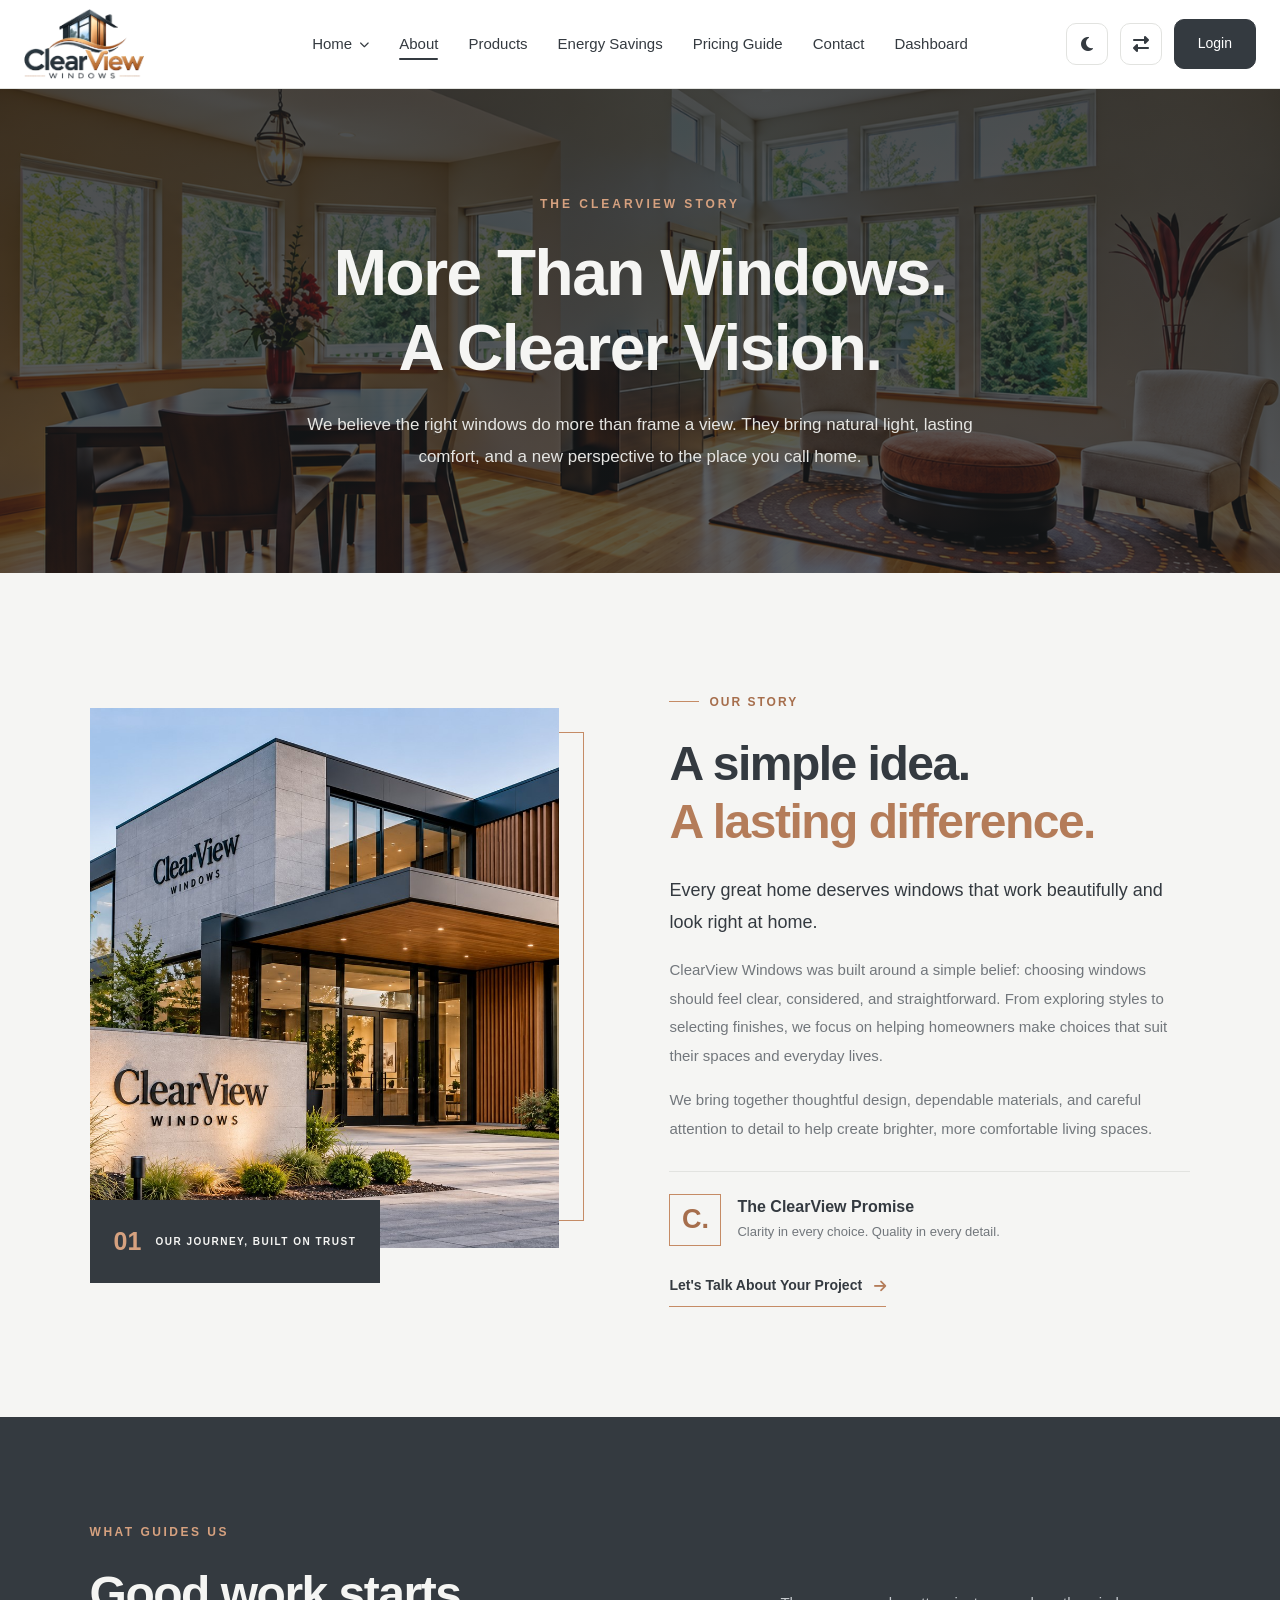
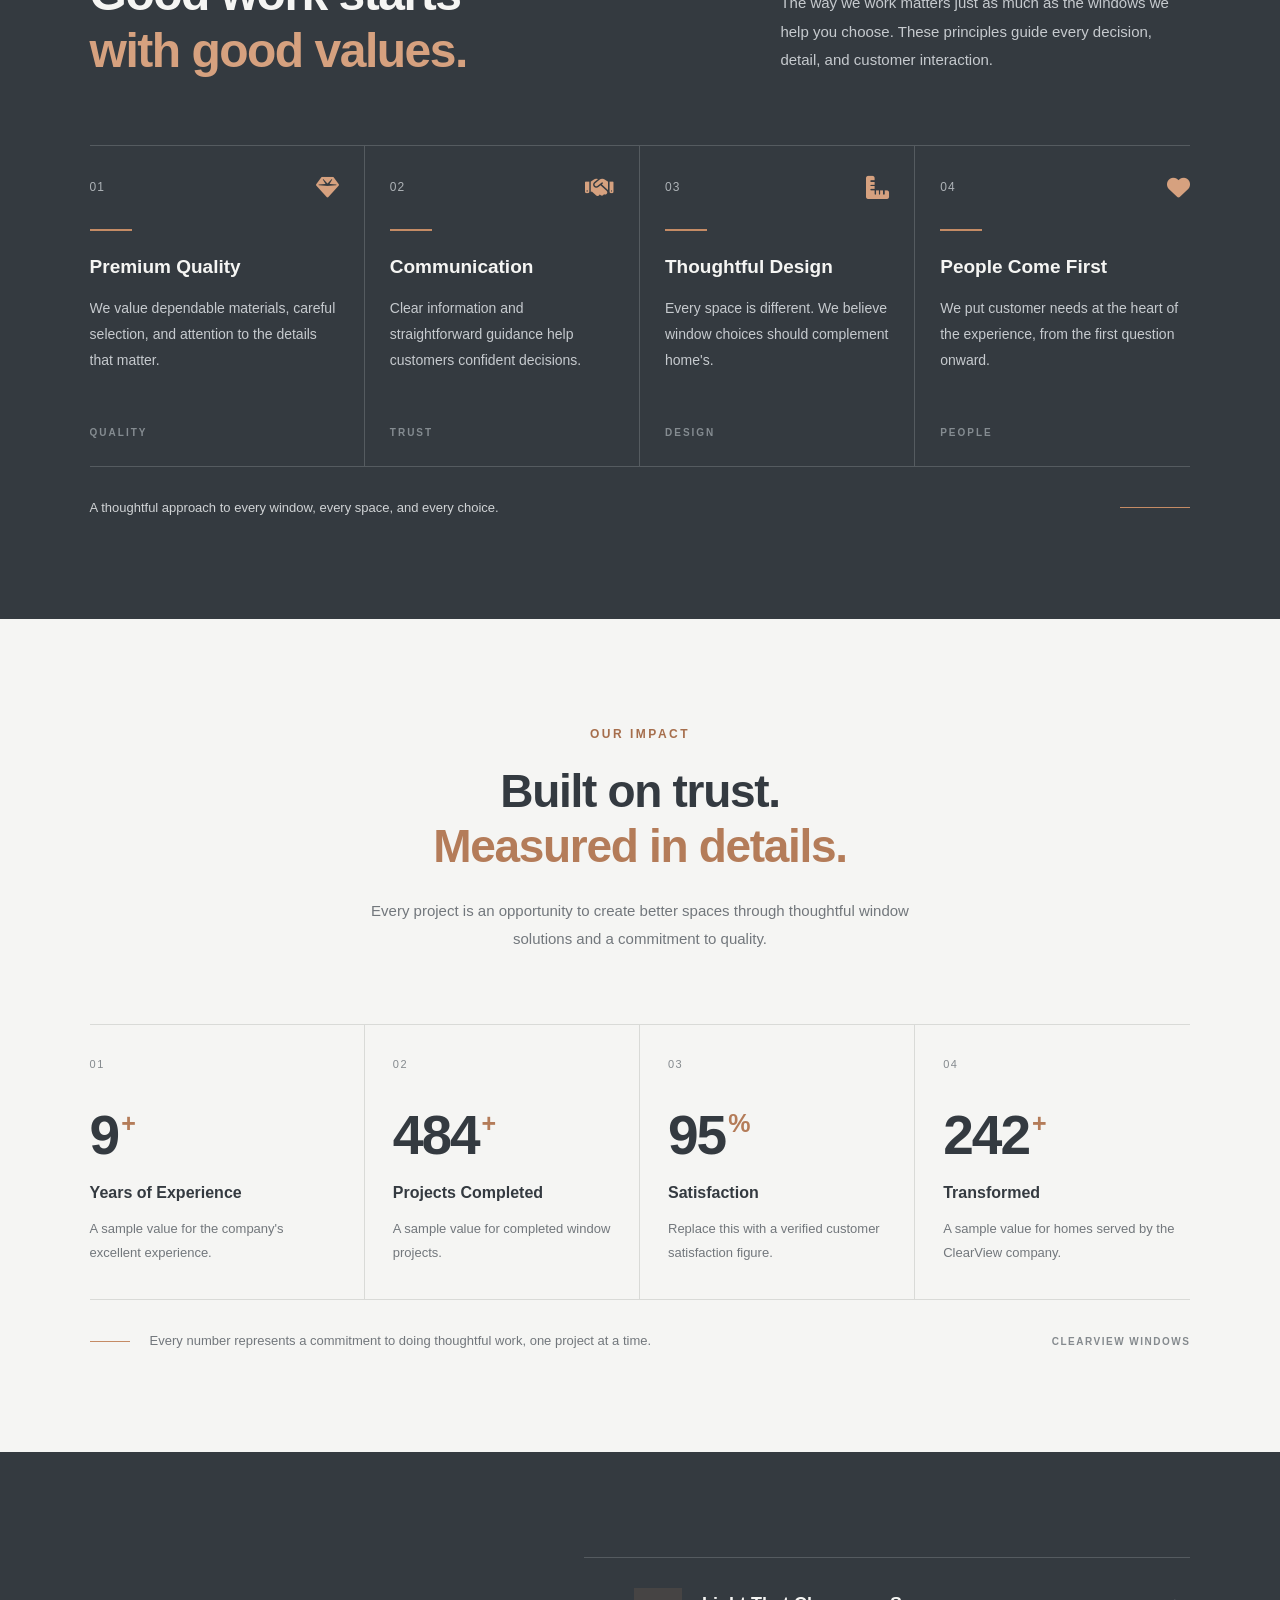
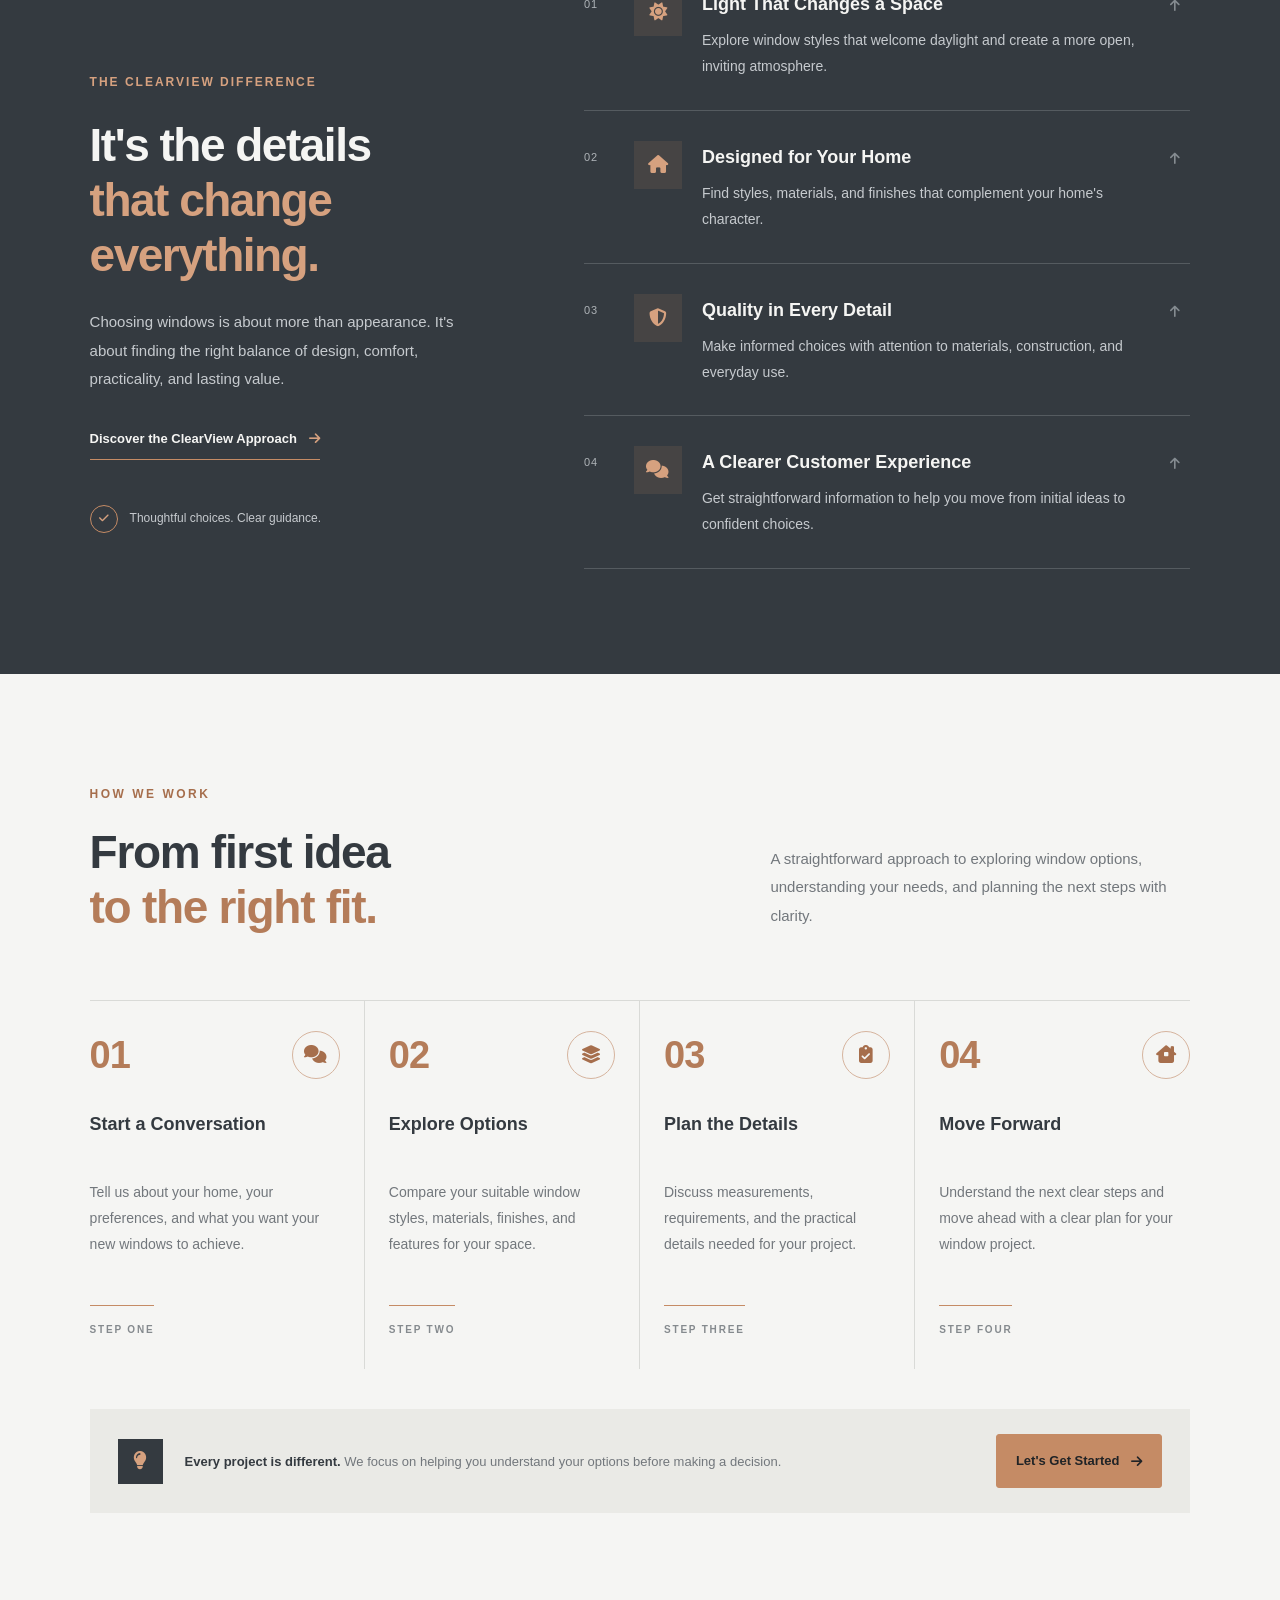
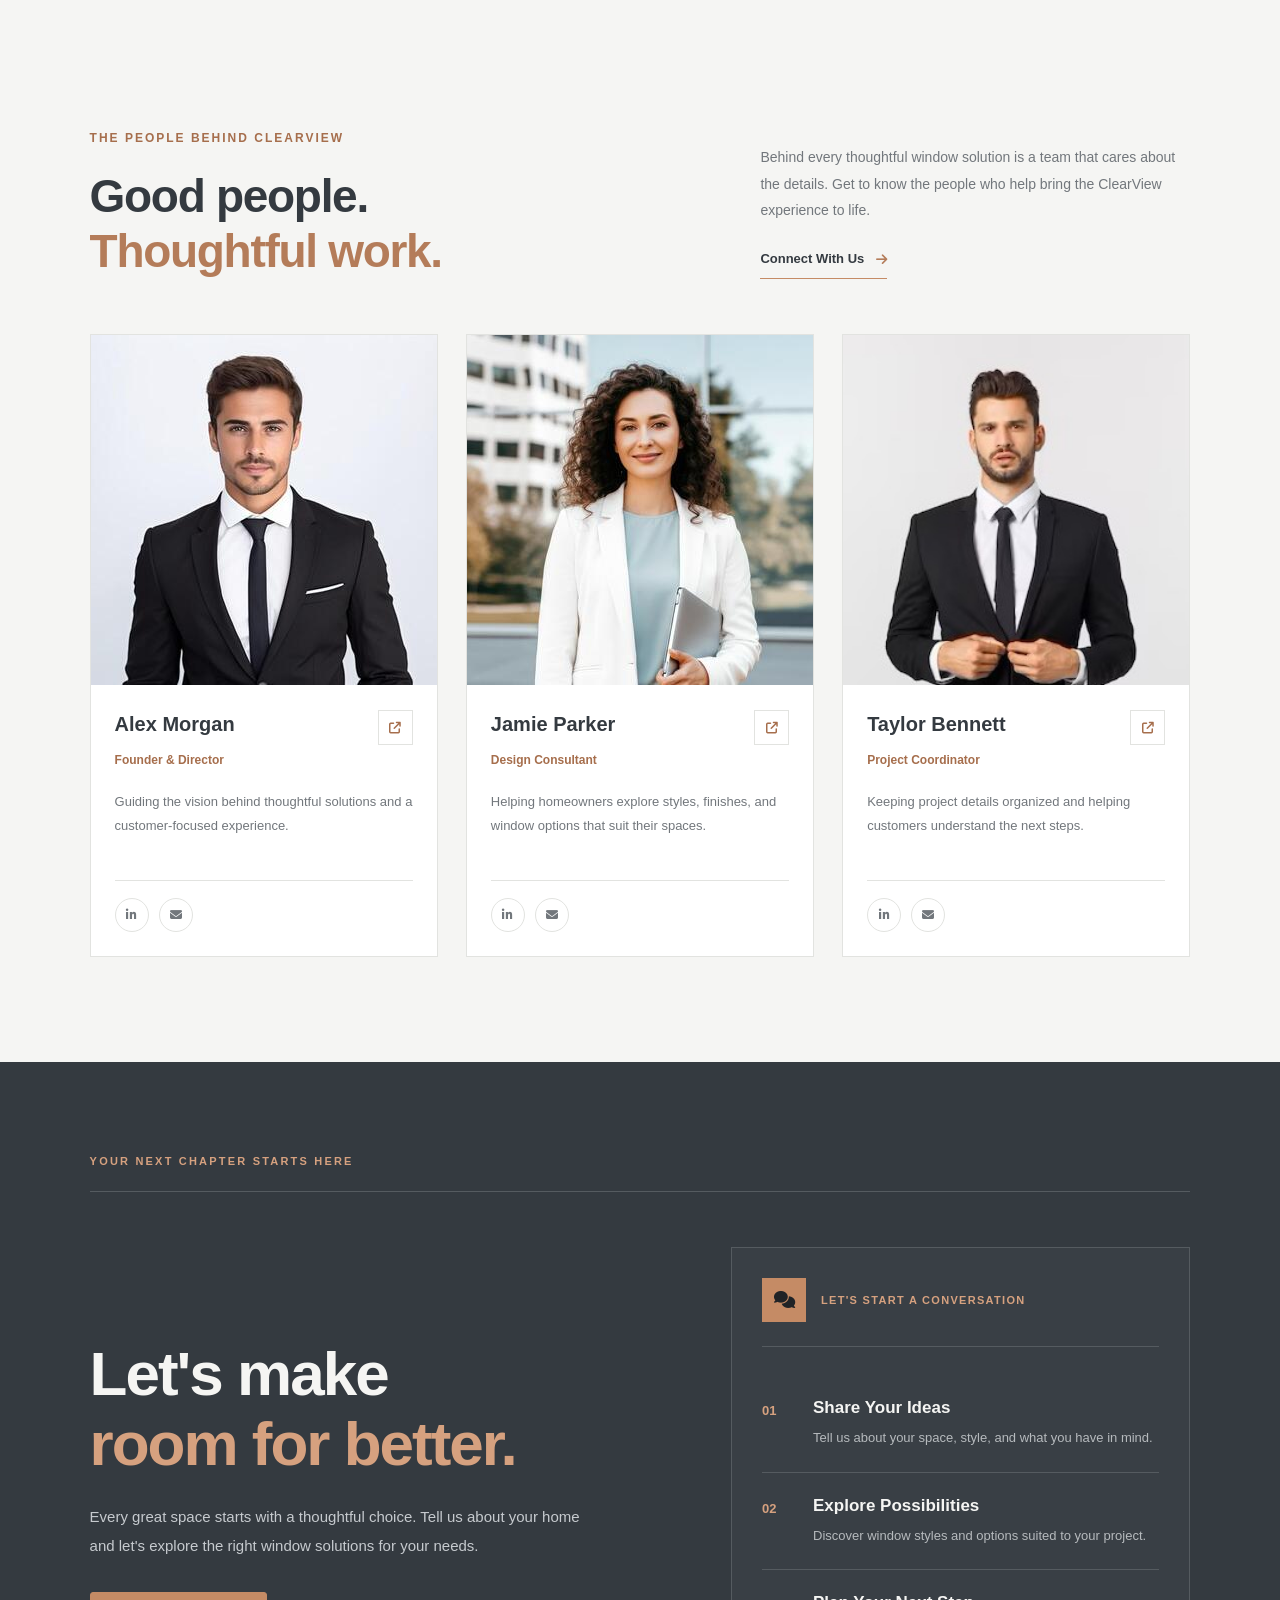
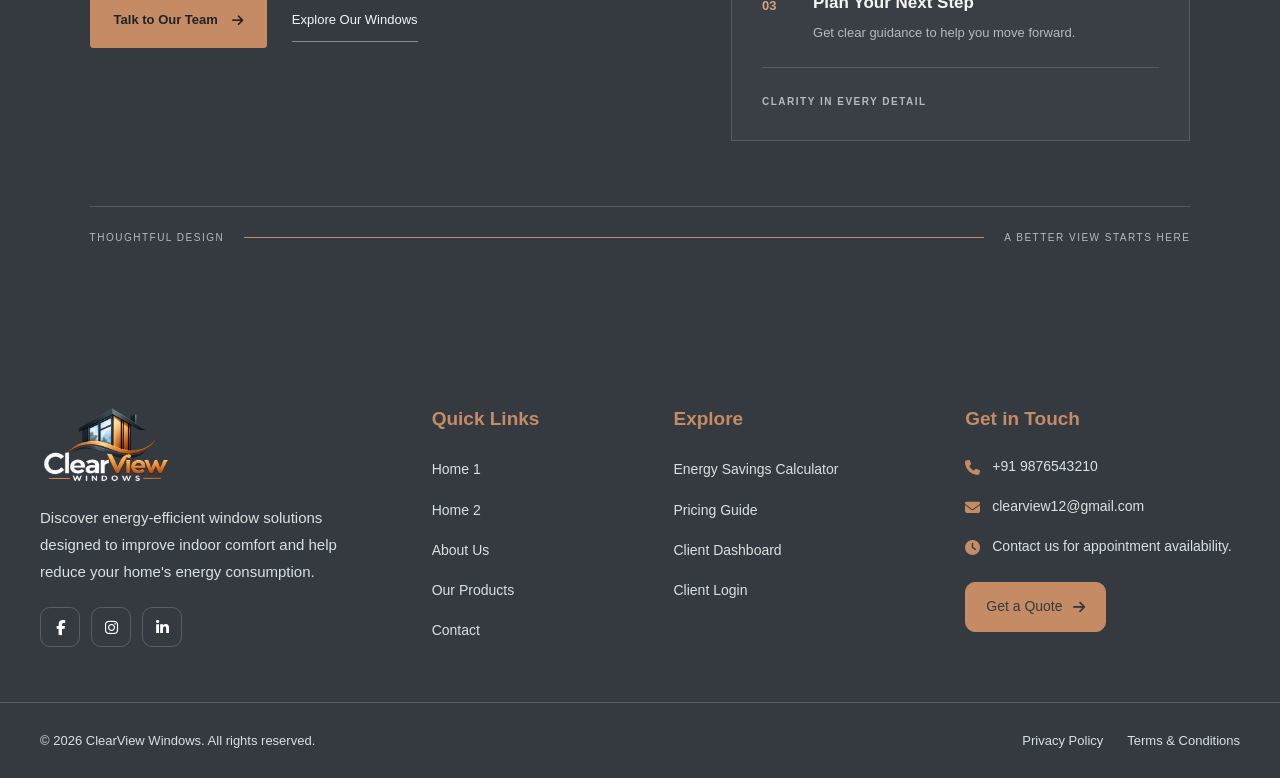
==== commit e3628bf1: "Add files via upload" ====
--- a/about.html
+++ b/about.html
@@ -459,7 +459,7 @@
                         <span data-count="250">0</span><sup>+</sup>
                     </div>
 
-                    <h3>Homes Transformed</h3>
+                    <h3>Transformed</h3>
 
                     <p>
                         A sample value for homes served by the ClearView company.
--- a/css/style.css
+++ b/css/style.css
@@ -2320,10 +2320,6 @@
     .cv-product-image {
         height: 235px;
     }
-
-    .cv-product-info>p {
-        min-height: auto;
-    }
 }
 
 /* Mobile */
@@ -8890,20 +8886,6 @@
     font: 12px/1.6 "DM Sans", sans-serif
 }
 
-.cv-products-specs {
-    display: flex;
-    flex-wrap: wrap;
-    gap: 5px;
-    margin-bottom: 12px
-}
-
-.cv-products-specs span {
-    padding: 5px 6px;
-    background: #F5F5F3;
-    color: #62686D;
-    font: 10px "DM Sans", sans-serif
-}
-
 .cv-products-card-bottom {
     display: flex;
     align-items: center;
@@ -9047,13 +9029,6 @@
 html.dark-mode .cv-products-modal-card,
 html.dark-mode .cv-products-search,
 html.dark-mode .cv-products-sort select,
-html.dark-mode .cv-products-chip,
-html.dark-mode .cv-products-active button {
-    background: #2C3034;
-    border-color: #41464B;
-    color: #F3F3F1
-}
-
 html.dark-mode .cv-products-catalog-heading>p,
 html.dark-mode .cv-products-option,
 html.dark-mode .cv-products-card p,
@@ -9083,9 +9058,11 @@
     color: #202326
 }
 
-html.dark-mode .cv-products-specs span {
-    background: #343A40;
-    color: #B6BABD
+html.dark-mode .cv-products-chip,
+html.dark-mode .cv-products-active button {
+    background: #2C3034;
+    border-color: #41464B;
+    color: #F3F3F1
 }
 
 html.dark-mode .cv-products-card-bottom button {
@@ -10042,6 +10019,18 @@
     font-weight: 600;
 }
 
+html[dir="rtl"] .cv-products-benefit-card-number {
+    right: auto;
+    left: 23px;
+}
+
+html[dir="rtl"] .cv-products-benefit-card h3,
+html[dir="rtl"] .cv-products-benefit-card p {
+    direction: ltr;
+    unicode-bidi: isolate;
+    text-align: center;
+}
+
 .cv-products-benefit-card h3 {
     margin: 0 0 12px;
     color: #343A40;
@@ -13558,6 +13547,11 @@
     opacity: 1;
 }
 
+html[dir="rtl"] .cv-contact-form-field input[name="phone"] {
+    direction: ltr;
+    text-align: right;
+}
+
 .cv-contact-form-field input:focus,
 .cv-contact-form-field select:focus,
 .cv-contact-form-field textarea:focus {
@@ -14309,12 +14303,7 @@
     .cv-product-info h3 {
         font-size: 21px;
     }
-
-    .cv-product-info>p {
-        min-height: 0;
-    }
-
-    .cv-product-image-link {
+.cv-product-image-link {
         opacity: 1;
         transform: none;
     }
@@ -14601,12 +14590,7 @@
         letter-spacing: 1px;
         overflow-wrap: anywhere;
     }
-
-    .cv-product-info>p {
-        min-height: 0;
-    }
-
-    .cv-product-image-link {
+.cv-product-image-link {
         opacity: 1;
         transform: none;
     }
@@ -18316,14 +18300,6 @@
     .cv-products-card p {
         min-height: 0;
         font-size: 13px;
-    }
-
-    .cv-products-specs {
-        gap: 7px;
-    }
-
-    .cv-products-specs span {
-        font-size: 10px;
     }
 
     .cv-products-card-bottom {
@@ -21343,13 +21319,7 @@
     .cv-about-process-number {
         font-size: 34px;
     }
-
-    .cv-about-process-step h3,
-    .cv-about-process-step p {
-        min-height: 0;
-    }
-
-    .cv-about-process-step h3 {
+.cv-about-process-step h3 {
         margin-bottom: 10px;
         font-size: 17px;
     }
@@ -21921,6 +21891,11 @@
         border-top: 0;
     }
 
+    .cv-about-process-step h3,
+    .cv-about-process-step p {
+        min-height: 0;
+    }
+
     .cv-about-process-track .cv-about-process-step {
         display: flex;
         flex-direction: column;
@@ -21928,13 +21903,7 @@
         padding: 24px;
         border: 1px solid #D9DAD7;
     }
-
-    .cv-about-process-step h3,
-    .cv-about-process-step p {
-        min-height: 0;
-    }
-
-    .cv-about-process-duration {
+.cv-about-process-duration {
         margin-top: auto;
         align-self: flex-start;
     }
@@ -22204,4 +22173,78 @@
     color: #D0D4D8 !important;
     -webkit-text-fill-color: #D0D4D8 !important;
     opacity: 1 !important;
-}+}
+
+/* About page: preserve readable English copy within RTL section layouts */
+html[dir="rtl"] .cv-about-values-heading h2,
+html[dir="rtl"] .cv-about-values-intro,
+html[dir="rtl"] .cv-about-value h3,
+html[dir="rtl"] .cv-about-value p,
+html[dir="rtl"] .cv-about-values-footer p,
+html[dir="rtl"] .cv-about-process-header h2,
+html[dir="rtl"] .cv-about-process-header>p,
+html[dir="rtl"] .cv-about-process-step h3,
+html[dir="rtl"] .cv-about-process-step p,
+html[dir="rtl"] .cv-about-process-footer>p {
+    direction: ltr;
+    unicode-bidi: isolate;
+}
+
+html[dir="rtl"] .cv-about-value h3,
+html[dir="rtl"] .cv-about-value p,
+html[dir="rtl"] .cv-about-process-step h3,
+html[dir="rtl"] .cv-about-process-step p {
+    text-align: center;
+}
+
+html[dir="rtl"] .cv-about-values-heading h2,
+html[dir="rtl"] .cv-about-values-intro,
+html[dir="rtl"] .cv-about-process-header h2,
+html[dir="rtl"] .cv-about-process-header>p,
+html[dir="rtl"] .cv-about-values-footer p,
+html[dir="rtl"] .cv-about-process-footer>p {
+    text-align: right;
+}
+
+@media (min-width: 1025px) {
+    html[dir="rtl"] .cv-about-value {
+        padding-right: 25px;
+        padding-left: 25px;
+        border-right: 0;
+        border-left: 1px solid #555B60;
+    }
+
+    html[dir="rtl"] .cv-about-value:first-child {
+        padding-right: 0;
+    }
+
+    html[dir="rtl"] .cv-about-value:last-child {
+        padding-left: 0;
+        border-left: 0;
+    }
+
+    html[dir="rtl"] .cv-about-process-step {
+        padding-right: 24px;
+        padding-left: 24px;
+        border-right: 0;
+        border-left: 1px solid #D9DAD7;
+    }
+
+    html[dir="rtl"] .cv-about-process-step:first-child {
+        padding-right: 0;
+    }
+
+    html[dir="rtl"] .cv-about-process-step:last-child {
+        padding-left: 0;
+        border-left: 0;
+    }
+}
+
+@media (max-width: 600px) {
+    html[dir="rtl"] .cv-about-process-step,
+    html[dir="rtl"] .cv-about-process-step:first-child,
+    html[dir="rtl"] .cv-about-process-step:last-child {
+        border-right: 0;
+        border-left: 0;
+    }
+}
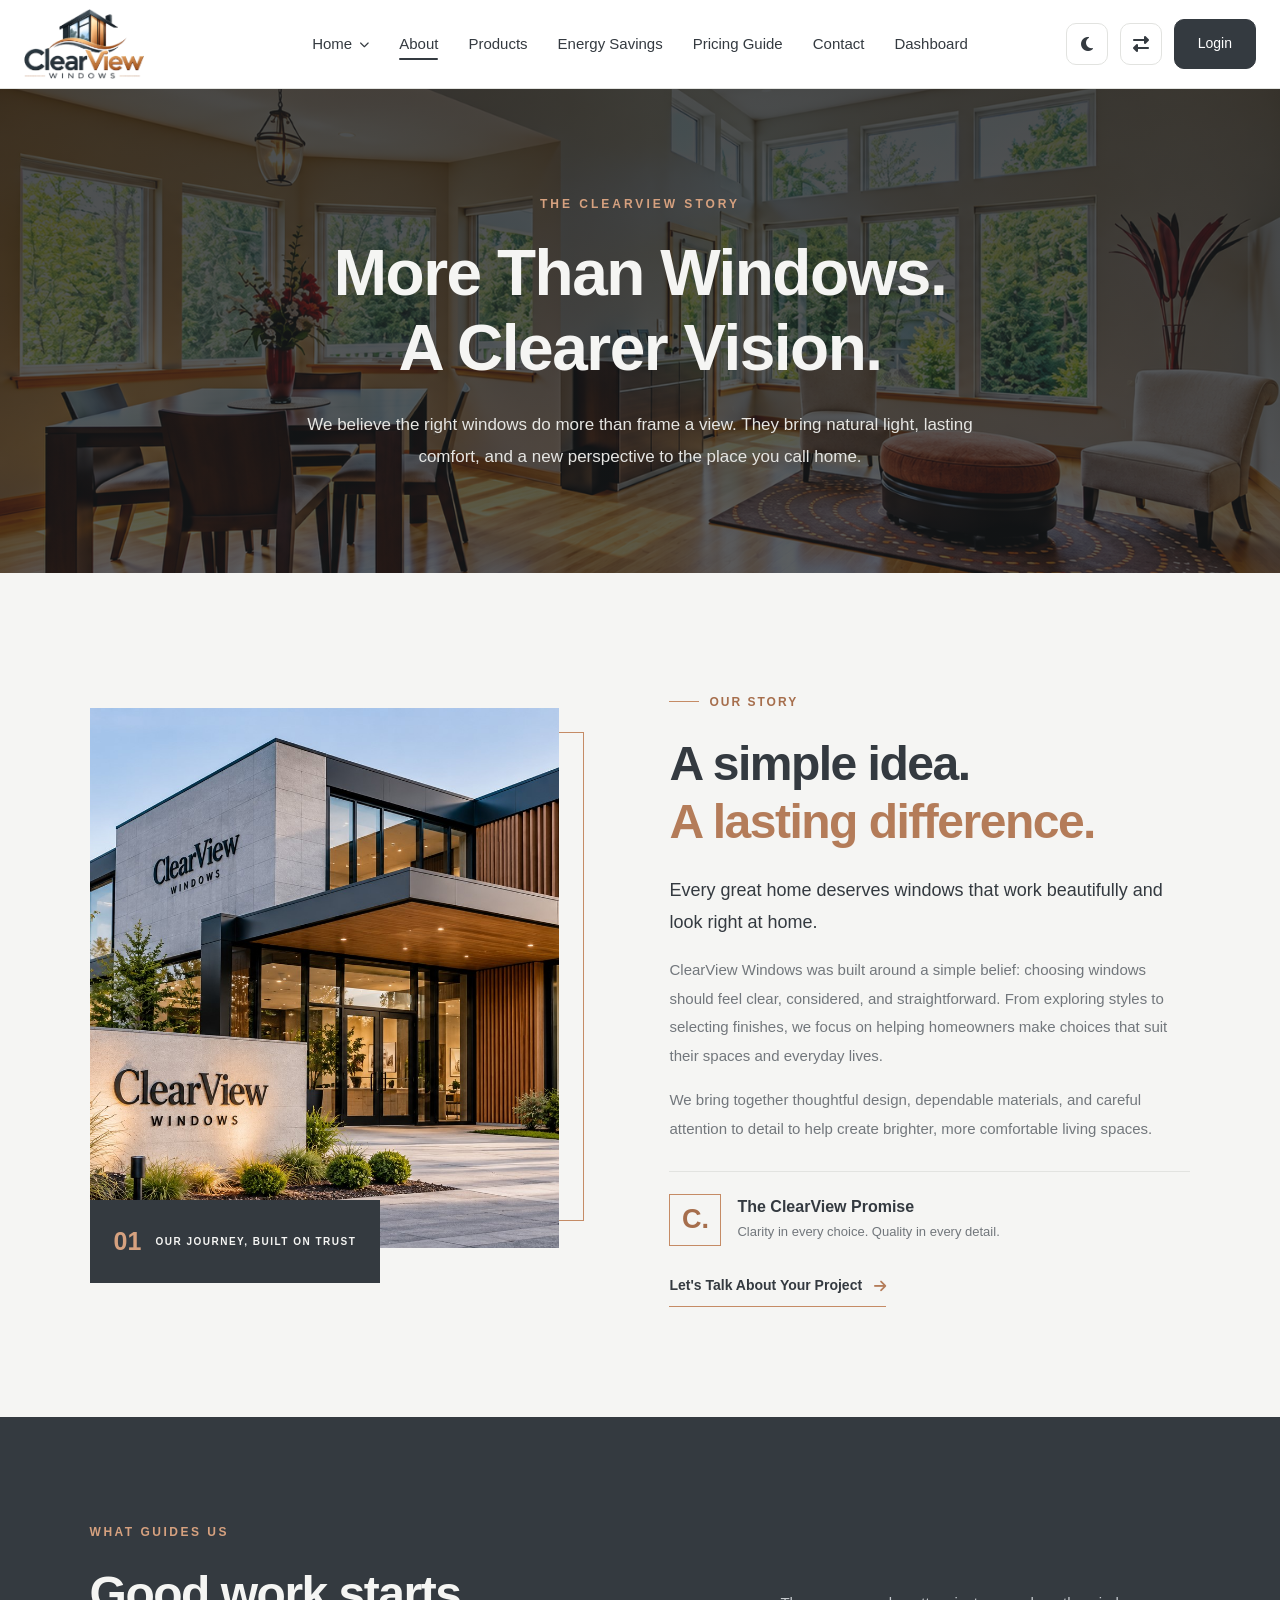
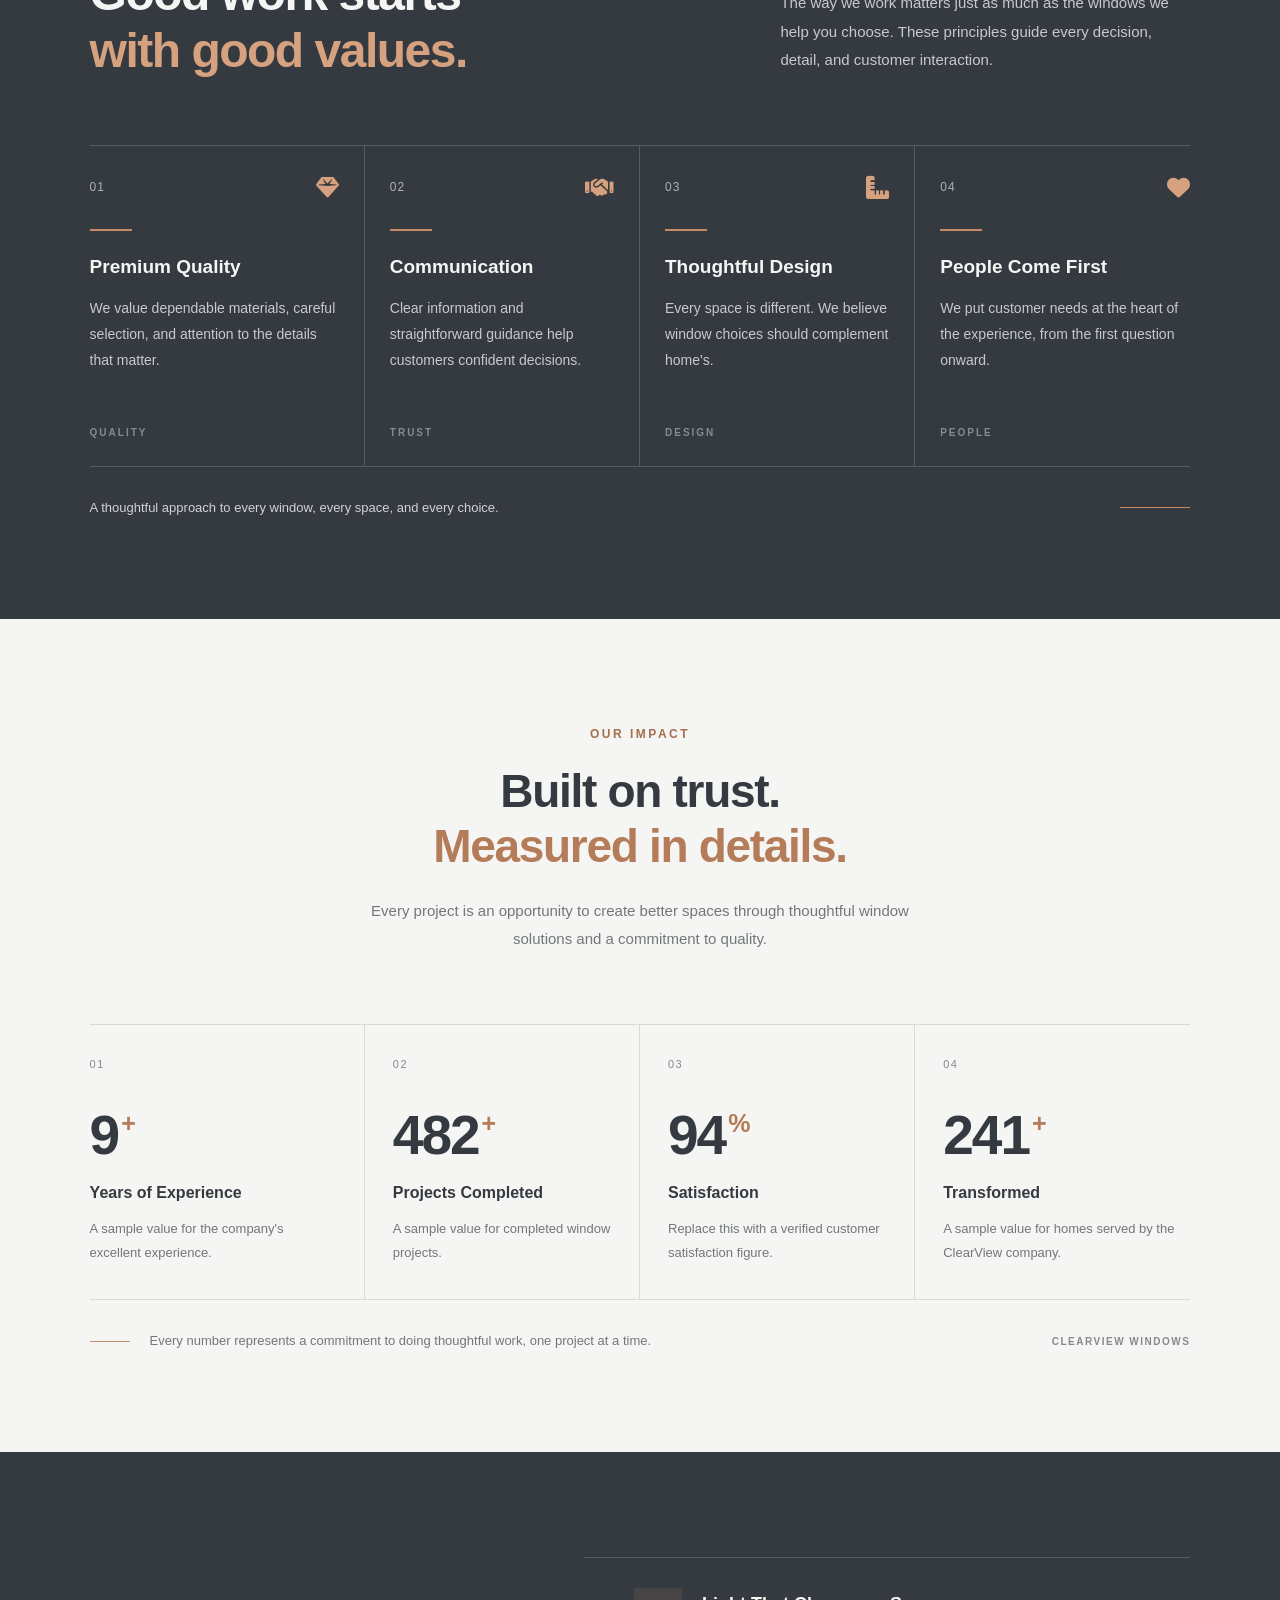
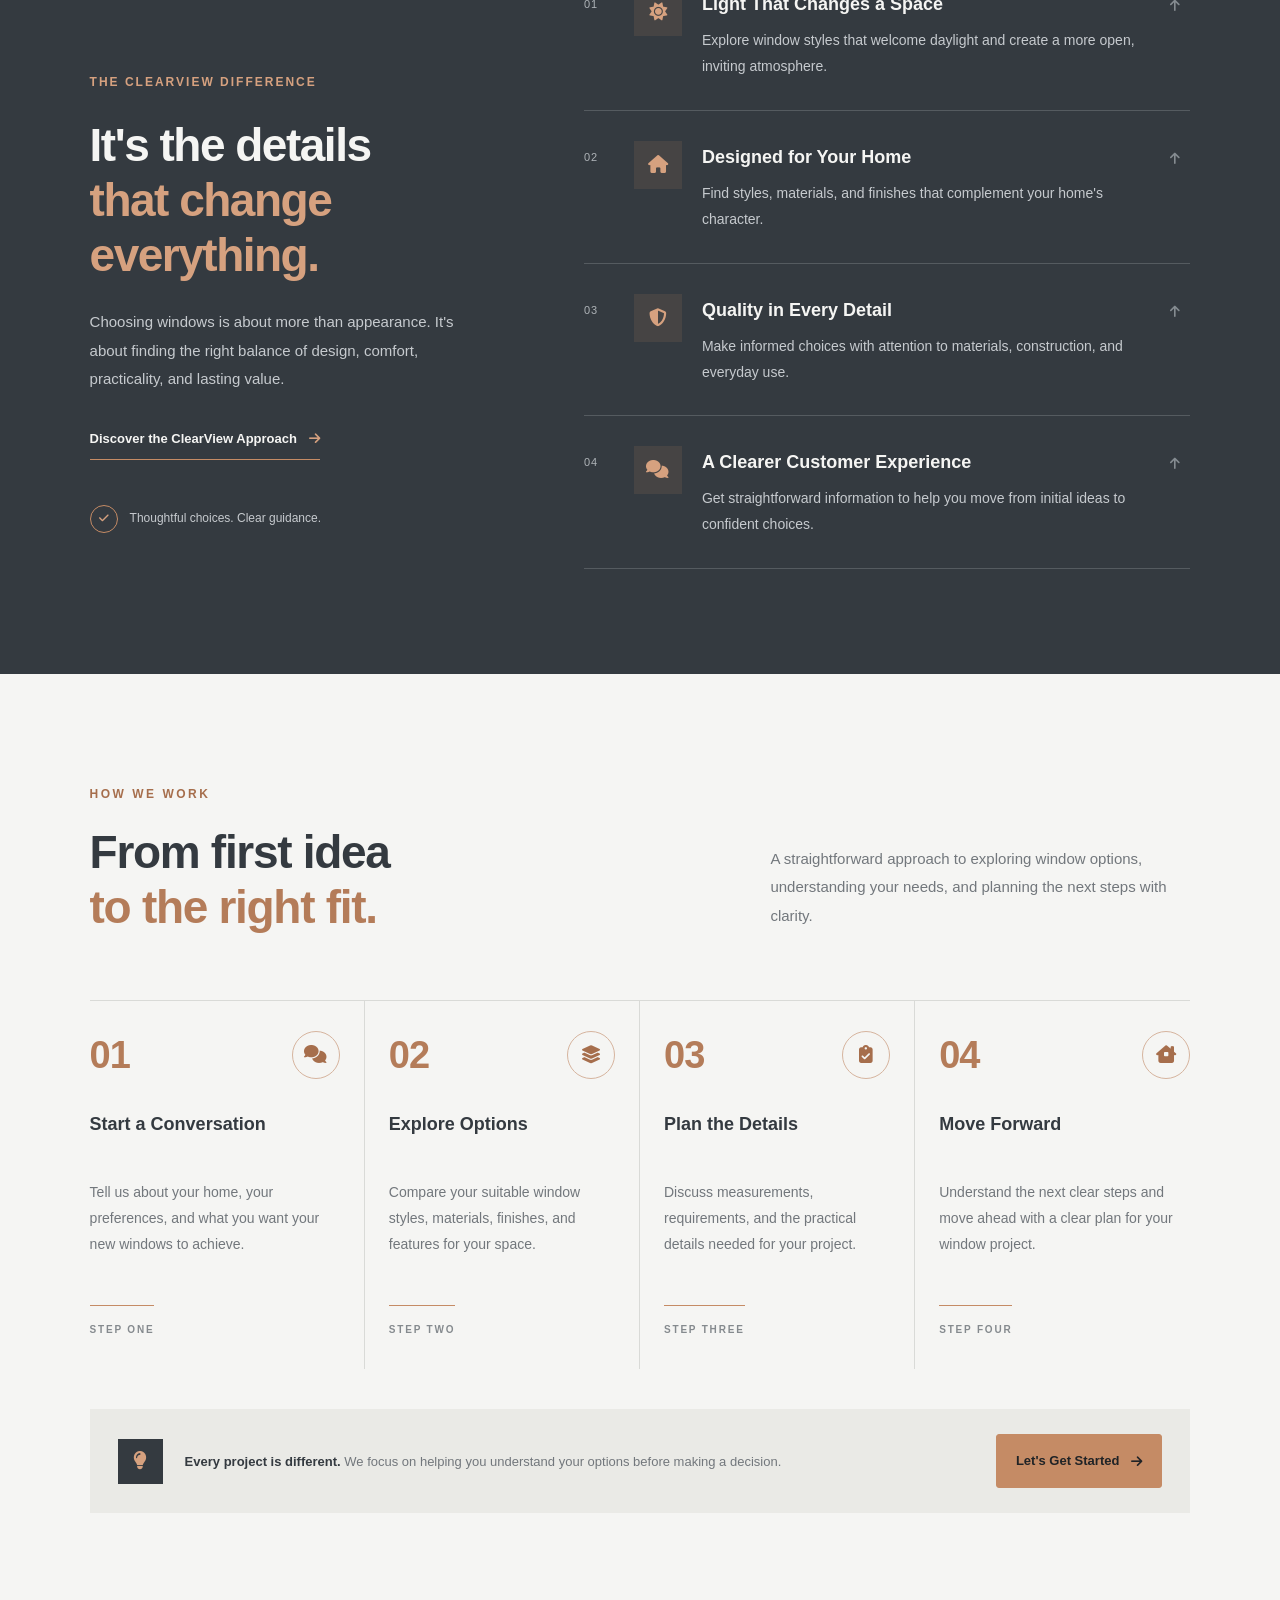
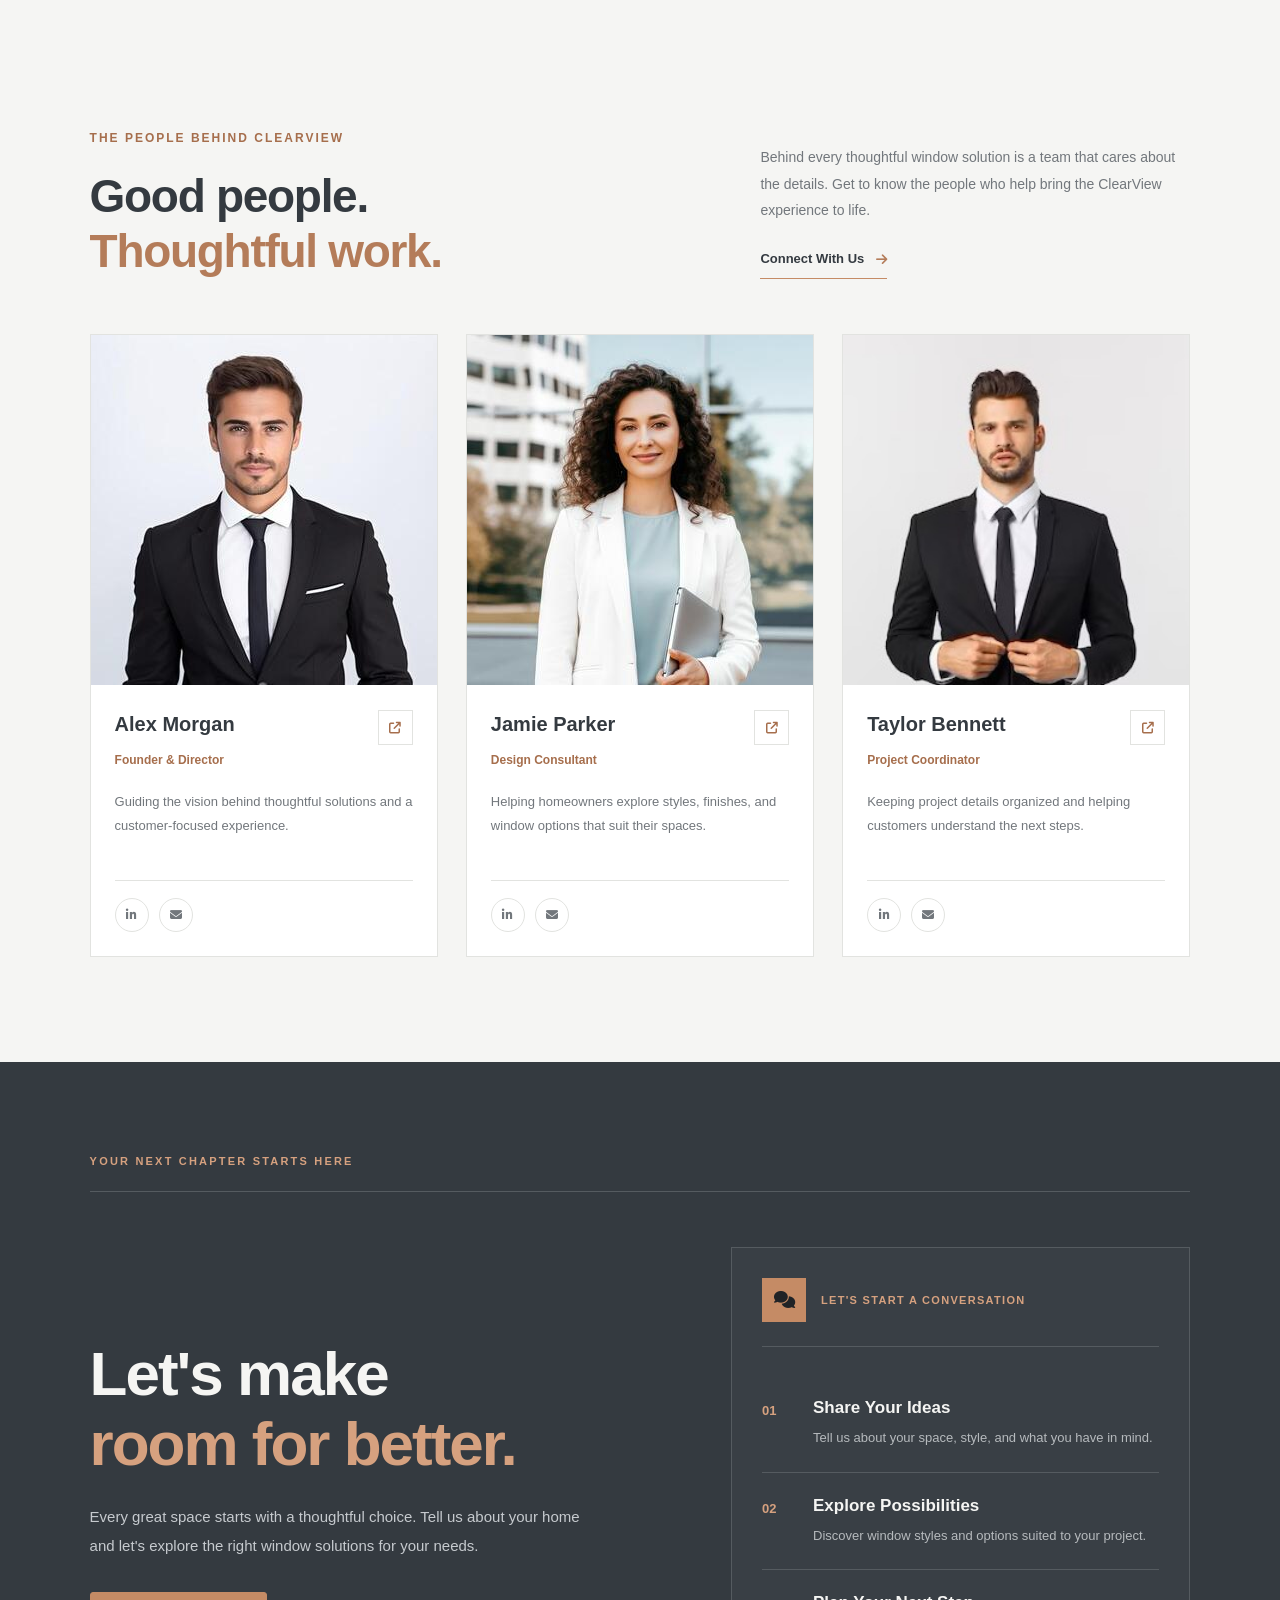
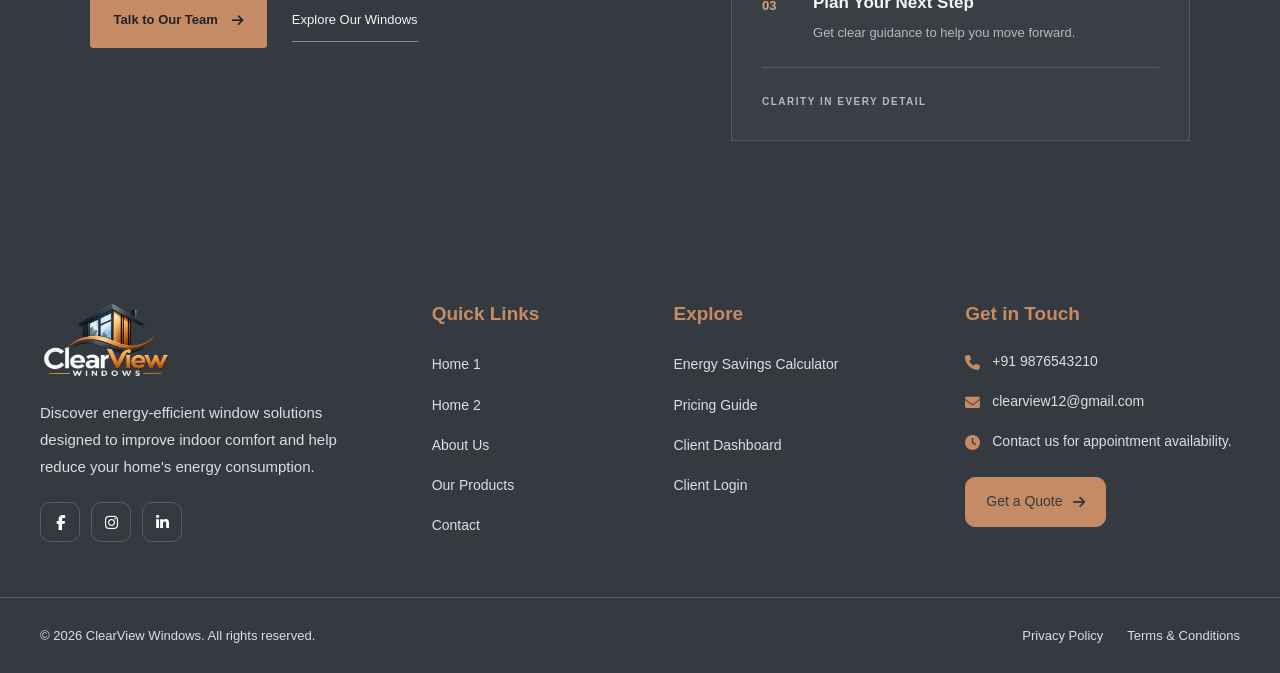
==== commit 31d12766: "Add files via upload" ====
--- a/about.html
+++ b/about.html
@@ -997,13 +997,6 @@
 
                 </div>
 
-            </div>
-
-            <!-- Bottom statement -->
-            <div class="cv-about-final-bottom">
-                <span>THOUGHTFUL DESIGN</span>
-                <span class="cv-about-final-bottom-line"></span>
-                <span>A BETTER VIEW STARTS HERE</span>
             </div>
 
         </div>
--- a/css/style.css
+++ b/css/style.css
@@ -1229,7 +1229,7 @@
     }
 
     .cv-footer-logo img {
-        width: 200px;
+        width: 150px;
     }
 
     .cv-footer-column h3 {
@@ -3384,15 +3384,16 @@
     font-size: clamp(19px, 2vw, 24px);
     font-weight: 500;
     line-height: 1.8;
-}
-html[dir="rtl"] .cv-reviews-quote-mark {
-    right: auto;
-    left: 32px;
-}
-
-html[dir="rtl"] .cv-review-slide blockquote {
-    direction: ltr;
-    text-align: right;
+}
+
+html[dir="rtl"] .cv-reviews-quote-mark {
+    right: auto;
+    left: 32px;
+}
+
+html[dir="rtl"] .cv-review-slide blockquote {
+    direction: ltr;
+    text-align: right;
 }
 
 /* Reviewer */
@@ -8612,7 +8613,7 @@
 
 .cv-products-filter-title h3 {
     margin: 0;
-    font: 600 16px Manrope, sans-serif
+    font: 600 17px Manrope, sans-serif
 }
 
 .cv-products-filter-title button,
@@ -8624,6 +8625,10 @@
     cursor: pointer
 }
 
+.cv-products-filter-title button {
+    font-size: 13px
+}
+
 .cv-products-facet {
     padding: 14px 0;
     border-bottom: 1px solid #E2E3E0
@@ -8636,7 +8641,7 @@
     gap: 8px;
     list-style: none;
     cursor: pointer;
-    font: 600 13px Manrope, sans-serif
+    font: 600 14px Manrope, sans-serif
 }
 
 .cv-products-facet summary::-webkit-details-marker {
@@ -8663,7 +8668,7 @@
     column-gap: 8px;
     margin: 10px 0;
     color: #72777C;
-    font: 12px "DM Sans", sans-serif;
+    font: 13px "DM Sans", sans-serif;
     text-align: left;
     cursor: pointer
 }
@@ -8685,7 +8690,8 @@
     grid-column: 3;
     margin-left: 0;
     text-align: right;
-    color: #92979B
+    color: #92979B;
+    font-size: 11px
 }
 
 .cv-products-price h3 {
@@ -8697,7 +8703,7 @@
     justify-content: space-between;
     margin-bottom: 8px;
     color: #72777C;
-    font: 11px "DM Sans", sans-serif
+    font: 12px "DM Sans", sans-serif
 }
 
 .cv-products-price input {
@@ -8883,7 +8889,7 @@
     min-height: 40px;
     margin: 0 0 11px;
     color: #72777C;
-    font: 12px/1.6 "DM Sans", sans-serif
+    font: 13px/1.6 "DM Sans", sans-serif
 }
 
 .cv-products-card-bottom {
@@ -9021,6 +9027,18 @@
 html.dark-mode .cv-products-catalog-section {
     background: #202326;
     color: #F3F3F1
+}
+
+html.dark-mode .cv-products-sidebar {
+    background: #2C3034;
+    border-color: #41464B;
+    color: #F3F3F1
+}
+
+html.dark-mode .cv-products-search,
+html.dark-mode .cv-products-card {
+    background: #2C3034;
+    border-color: #41464B
 }
 
 html.dark-mode .cv-products-sidebar,
@@ -9044,7 +9062,17 @@
     border-color: #41464B
 }
 
+html.dark-mode .cv-products-option small,
+html.dark-mode .cv-products-range {
+    color: #B6BABD
+}
+
 html.dark-mode .cv-products-search input {
+    padding: 13px 15px;
+    border: 0;
+    border-radius: 0;
+    background: transparent;
+    box-shadow: none;
     color: #F3F3F1
 }
 
@@ -10028,7 +10056,14 @@
 html[dir="rtl"] .cv-products-benefit-card p {
     direction: ltr;
     unicode-bidi: isolate;
+}
+
+html[dir="rtl"] .cv-products-benefit-card h3 {
     text-align: center;
+}
+
+html[dir="rtl"] .cv-products-benefit-card p {
+    text-align: right;
 }
 
 .cv-products-benefit-card h3 {
@@ -14156,6 +14191,16 @@
         grid-template-columns: minmax(0, 0.85fr) minmax(0, 1.15fr);
         gap: 40px;
     }
+
+    .cv-reviews-slider {
+        padding-top: 50px;
+    }
+
+    .cv-reviews-quote-mark {
+        top: 18px;
+        right: 24px;
+        font-size: 40px;
+    }
 }
 
 
@@ -14303,7 +14348,8 @@
     .cv-product-info h3 {
         font-size: 21px;
     }
-.cv-product-image-link {
+
+    .cv-product-image-link {
         opacity: 1;
         transform: none;
     }
@@ -14394,7 +14440,13 @@
     }
 
     .cv-reviews-slider {
-        padding: 30px 25px;
+        padding: 50px 25px 30px;
+    }
+
+    .cv-reviews-quote-mark {
+        top: 18px;
+        right: 22px;
+        font-size: 36px;
     }
 
     .cv-review-slide blockquote {
@@ -14590,7 +14642,8 @@
         letter-spacing: 1px;
         overflow-wrap: anywhere;
     }
-.cv-product-image-link {
+
+    .cv-product-image-link {
         opacity: 1;
         transform: none;
     }
@@ -17738,6 +17791,12 @@
         gap: 22px;
     }
 
+    .cv-products-filter-title {
+        align-items: flex-start;
+        flex-direction: column;
+        gap: 8px;
+    }
+
     .cv-products-catalog-grid {
         grid-template-columns: repeat(3, minmax(0, 1fr));
         gap: 12px;
@@ -17825,6 +17884,12 @@
 
     .cv-products-sidebar {
         padding: 16px;
+    }
+
+    .cv-products-filter-title {
+        align-items: flex-start;
+        flex-direction: column;
+        gap: 8px;
     }
 
     .cv-products-toolbar {
@@ -18299,7 +18364,7 @@
 
     .cv-products-card p {
         min-height: 0;
-        font-size: 13px;
+        font-size: 14px;
     }
 
     .cv-products-card-bottom {
@@ -18473,7 +18538,7 @@
         flex-direction: column;
         gap: 16px;
         margin-top: 24px;
-        padding: 20px 0 0;
+        padding: 20px;
     }
 
     /* Benefits */
@@ -19012,6 +19077,49 @@
     .cv-energy-faq-layout {
         grid-template-columns: minmax(0, 1fr);
         gap: 20px;
+    }
+
+    /* Final CTA */
+    .cv-energy-final-cta {
+        min-height: 0;
+        padding: 64px 20px;
+        background-position: center;
+    }
+
+    .cv-energy-final-content {
+        max-width: 480px;
+    }
+
+    .cv-energy-final-eyebrow {
+        margin-bottom: 14px;
+        font-size: 10px;
+        letter-spacing: 1.4px;
+        line-height: 1.5;
+    }
+
+    .cv-energy-final-content h2 {
+        margin-bottom: 17px;
+        font-size: clamp(28px, 8vw, 34px);
+        line-height: 1.22;
+    }
+
+    .cv-energy-final-content p {
+        margin-bottom: 24px;
+        font-size: 14px;
+        line-height: 1.7;
+    }
+
+    .cv-energy-final-actions {
+        flex-direction: column;
+        gap: 12px;
+    }
+
+    .cv-energy-final-btn-primary,
+    .cv-energy-final-btn-secondary {
+        width: min(100%, 280px);
+        min-height: 50px;
+        padding: 13px 18px;
+        font-size: 14px;
     }
 }
 
@@ -19509,6 +19617,10 @@
         padding: 21px 18px;
     }
 
+    .cv-pricing-compare-card:nth-child(3) .cv-pricing-compare-footer {
+        margin-top: 0;
+    }
+
     .cv-pricing-compare-body h3 {
         font-size: 19px;
     }
@@ -19966,6 +20078,10 @@
         padding-top: 15px;
     }
 
+    .cv-pricing-compare-card:nth-child(3) .cv-pricing-compare-footer {
+        margin-top: 24px;
+    }
+
     .cv-pricing-compare-note {
         gap: 10px;
         margin-top: 22px;
@@ -20104,9 +20220,23 @@
     }
 
     .cv-pricing-final-note {
+        justify-content: flex-start;
+        flex-wrap: nowrap;
+        align-items: flex-start;
         gap: 8px;
         margin-top: 20px;
         font-size: 11px;
+        text-align: left;
+    }
+
+    .cv-pricing-final-note i {
+        flex: 0 0 auto;
+        margin-top: 3px;
+    }
+
+    .cv-pricing-final-note span {
+        flex: 1 1 auto;
+        min-width: 0;
     }
 }
 
@@ -21319,7 +21449,8 @@
     .cv-about-process-number {
         font-size: 34px;
     }
-.cv-about-process-step h3 {
+
+    .cv-about-process-step h3 {
         margin-bottom: 10px;
         font-size: 17px;
     }
@@ -21891,11 +22022,11 @@
         border-top: 0;
     }
 
-    .cv-about-process-step h3,
-    .cv-about-process-step p {
-        min-height: 0;
-    }
-
+    .cv-about-process-step h3,
+    .cv-about-process-step p {
+        min-height: 0;
+    }
+
     .cv-about-process-track .cv-about-process-step {
         display: flex;
         flex-direction: column;
@@ -21903,7 +22034,8 @@
         padding: 24px;
         border: 1px solid #D9DAD7;
     }
-.cv-about-process-duration {
+
+    .cv-about-process-duration {
         margin-top: auto;
         align-self: flex-start;
     }
@@ -22241,6 +22373,7 @@
 }
 
 @media (max-width: 600px) {
+
     html[dir="rtl"] .cv-about-process-step,
     html[dir="rtl"] .cv-about-process-step:first-child,
     html[dir="rtl"] .cv-about-process-step:last-child {
@@ -22248,3 +22381,14 @@
         border-left: 0;
     }
 }
+
+/* Home 1 - FAQ to Footer spacing */
+.cv-faq-section {
+    margin-bottom: 80px !important;
+}
+
+@media (max-width: 600px) {
+    .cv-faq-section {
+        margin-bottom: 20px !important;
+    }
+}
